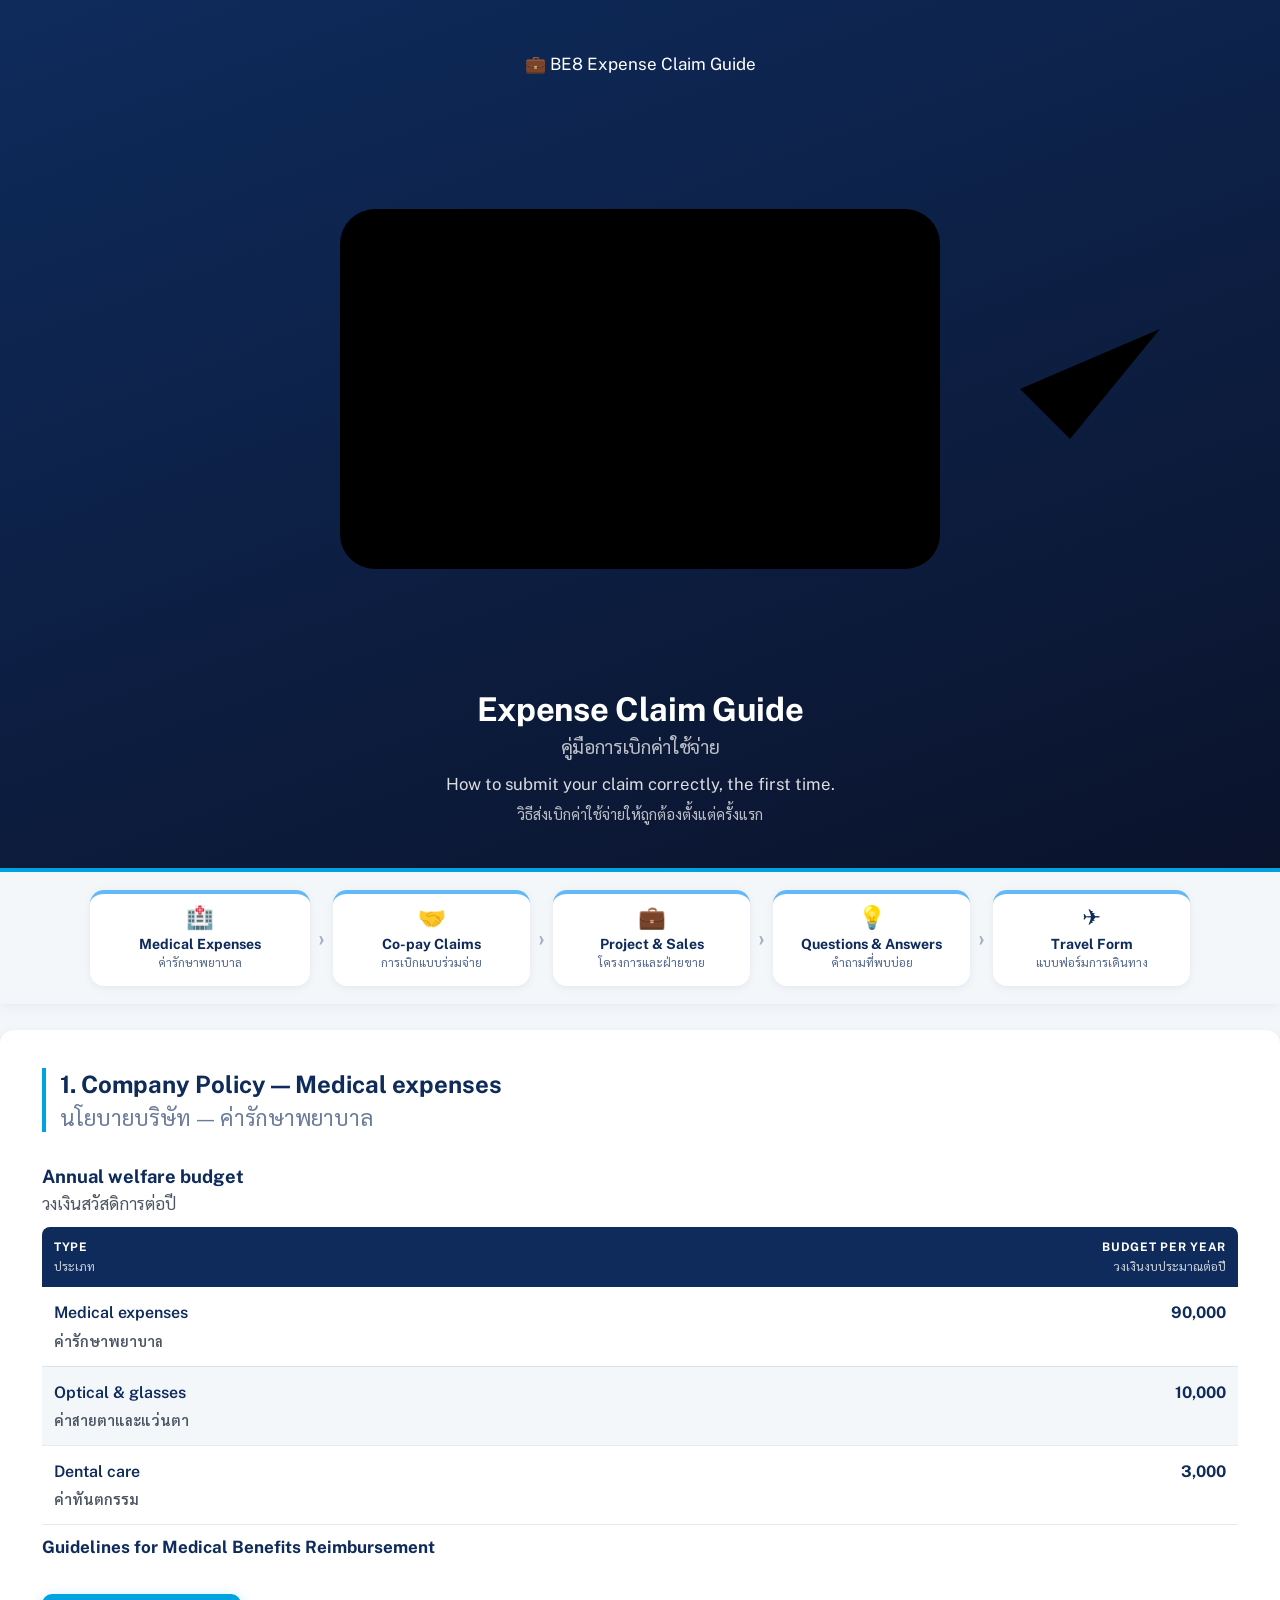
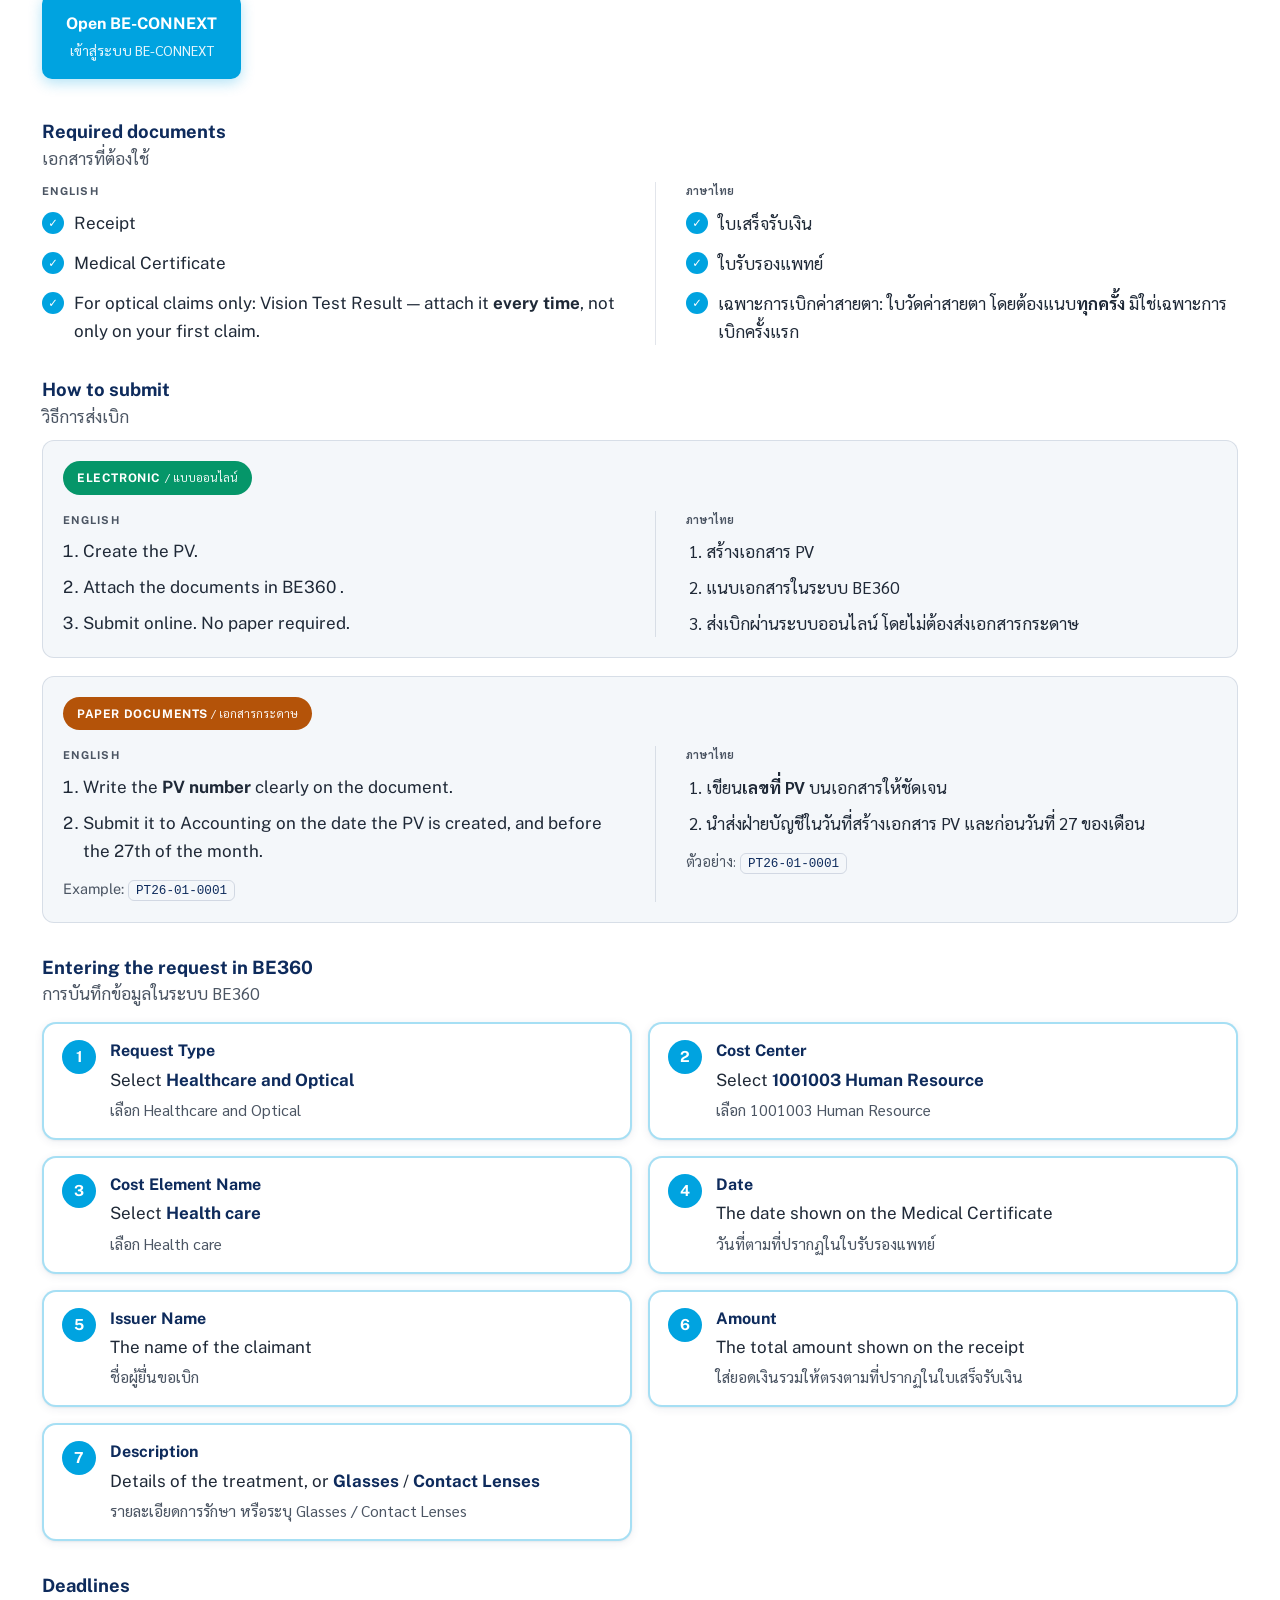
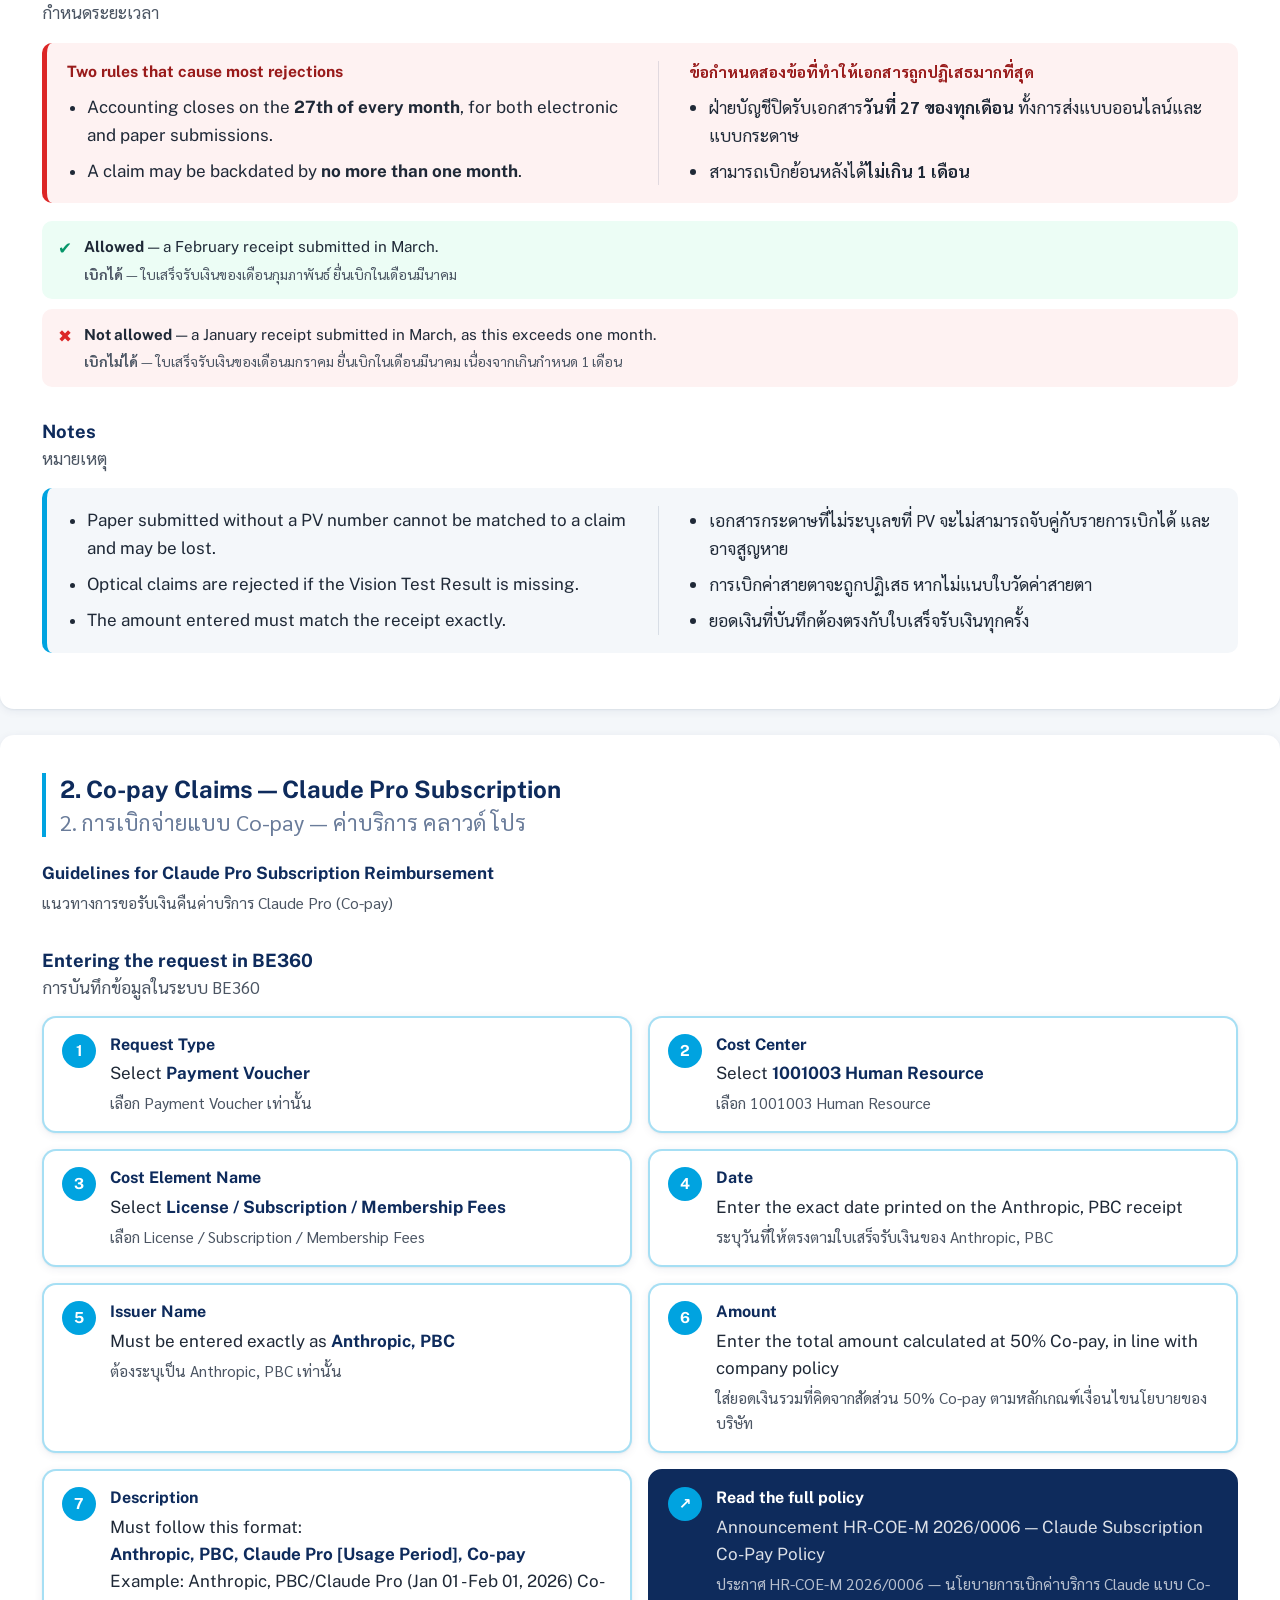
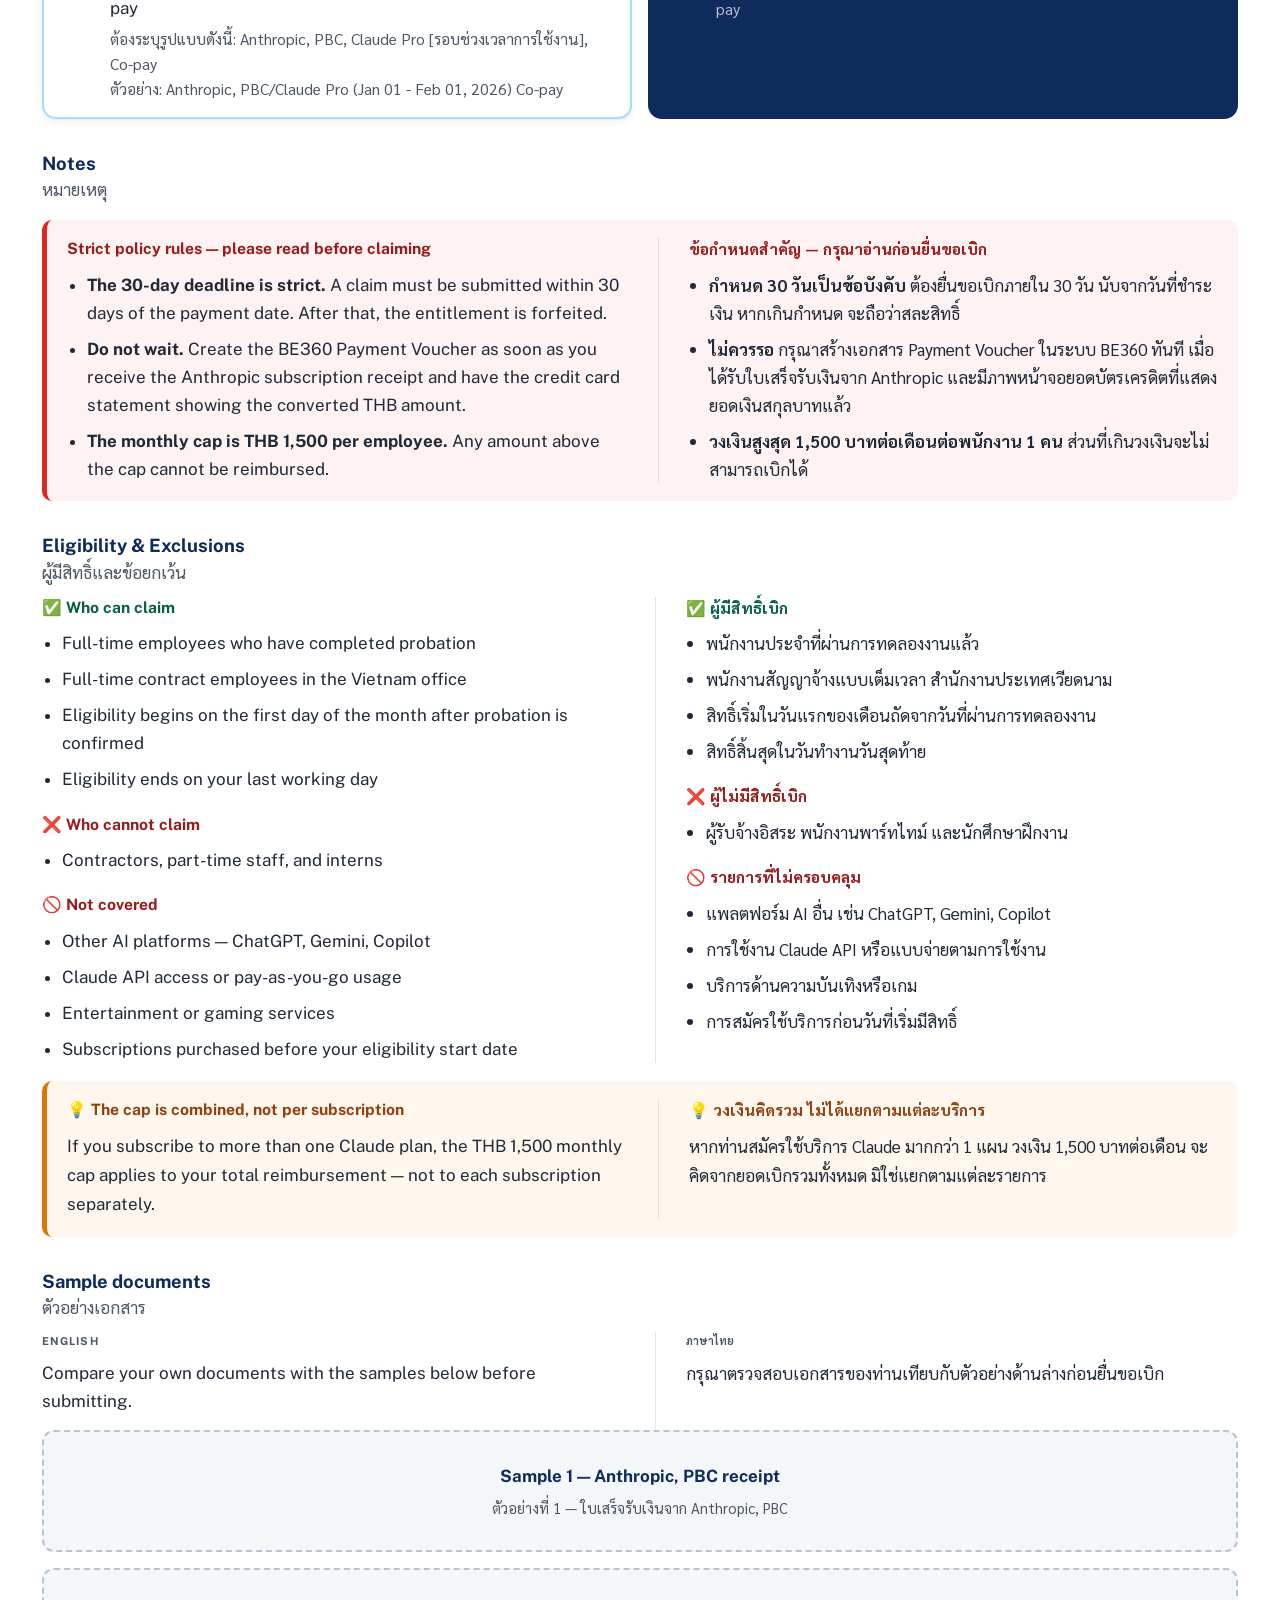
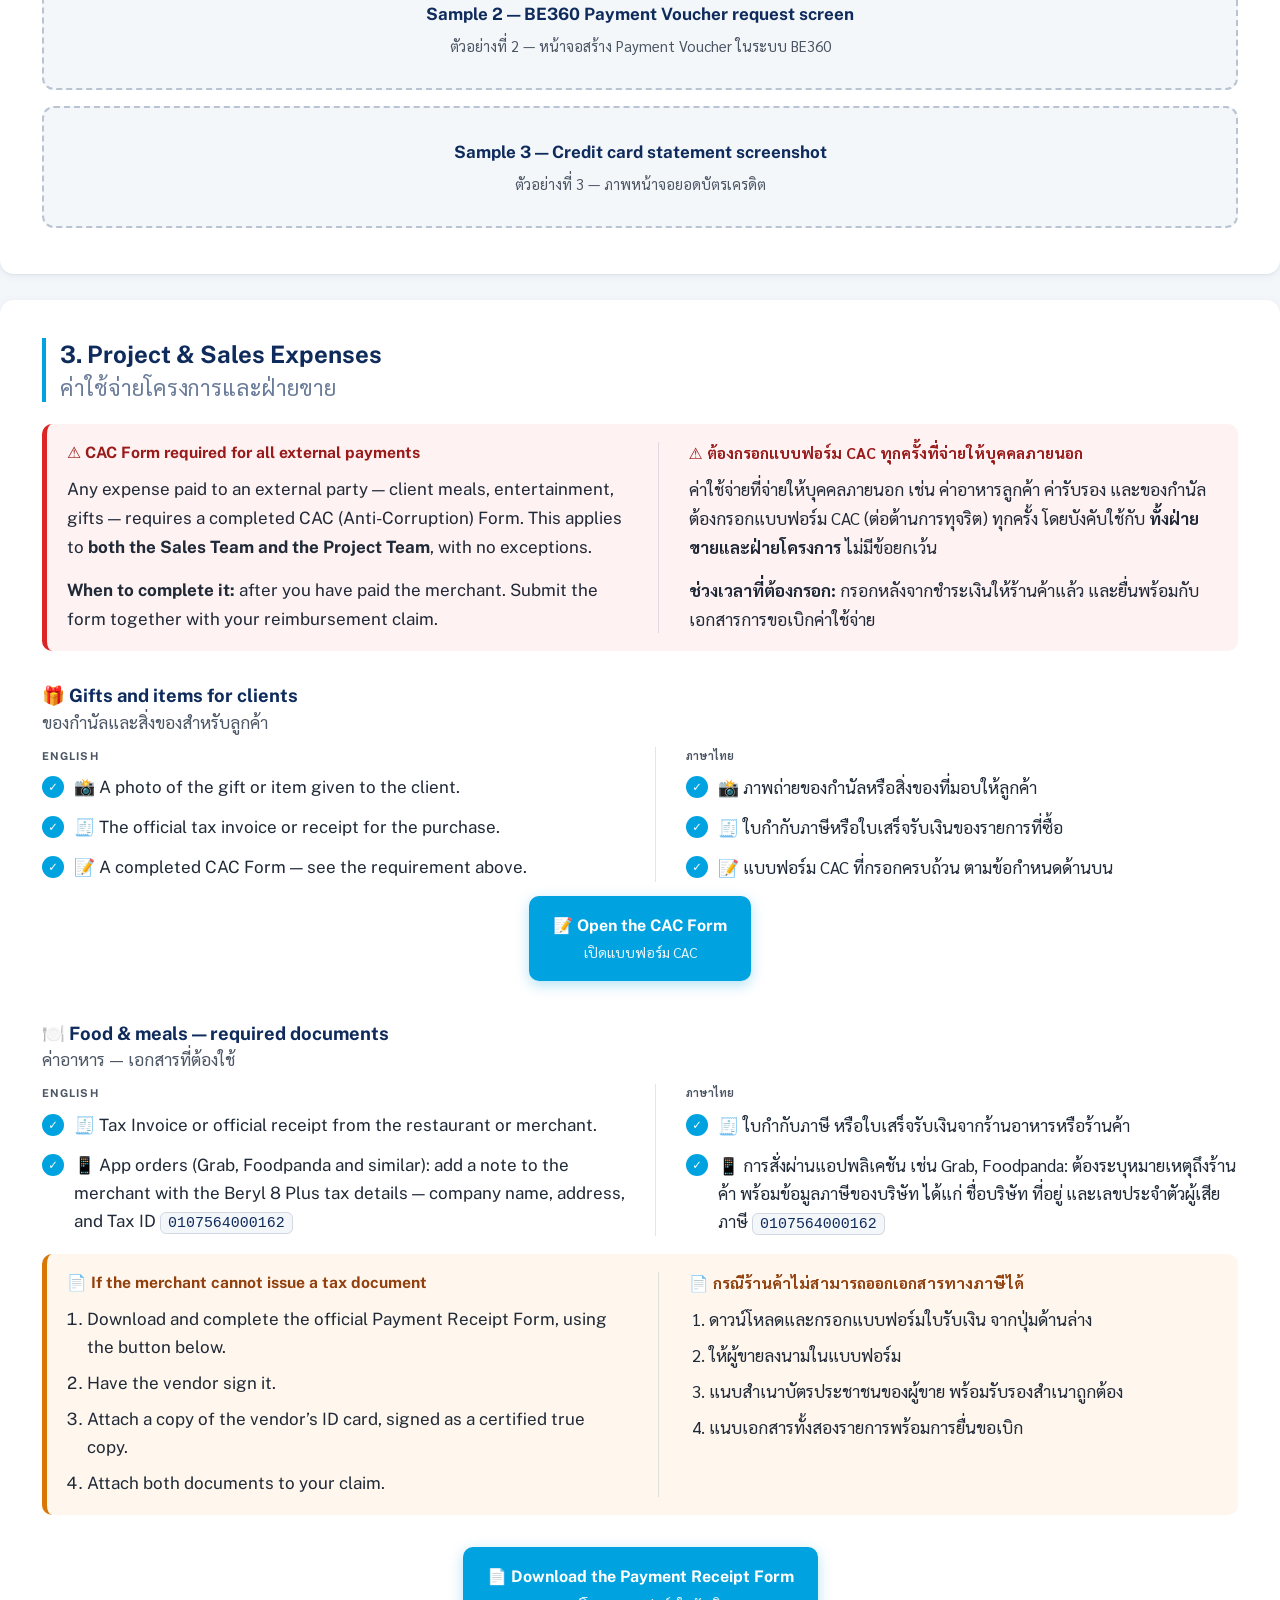
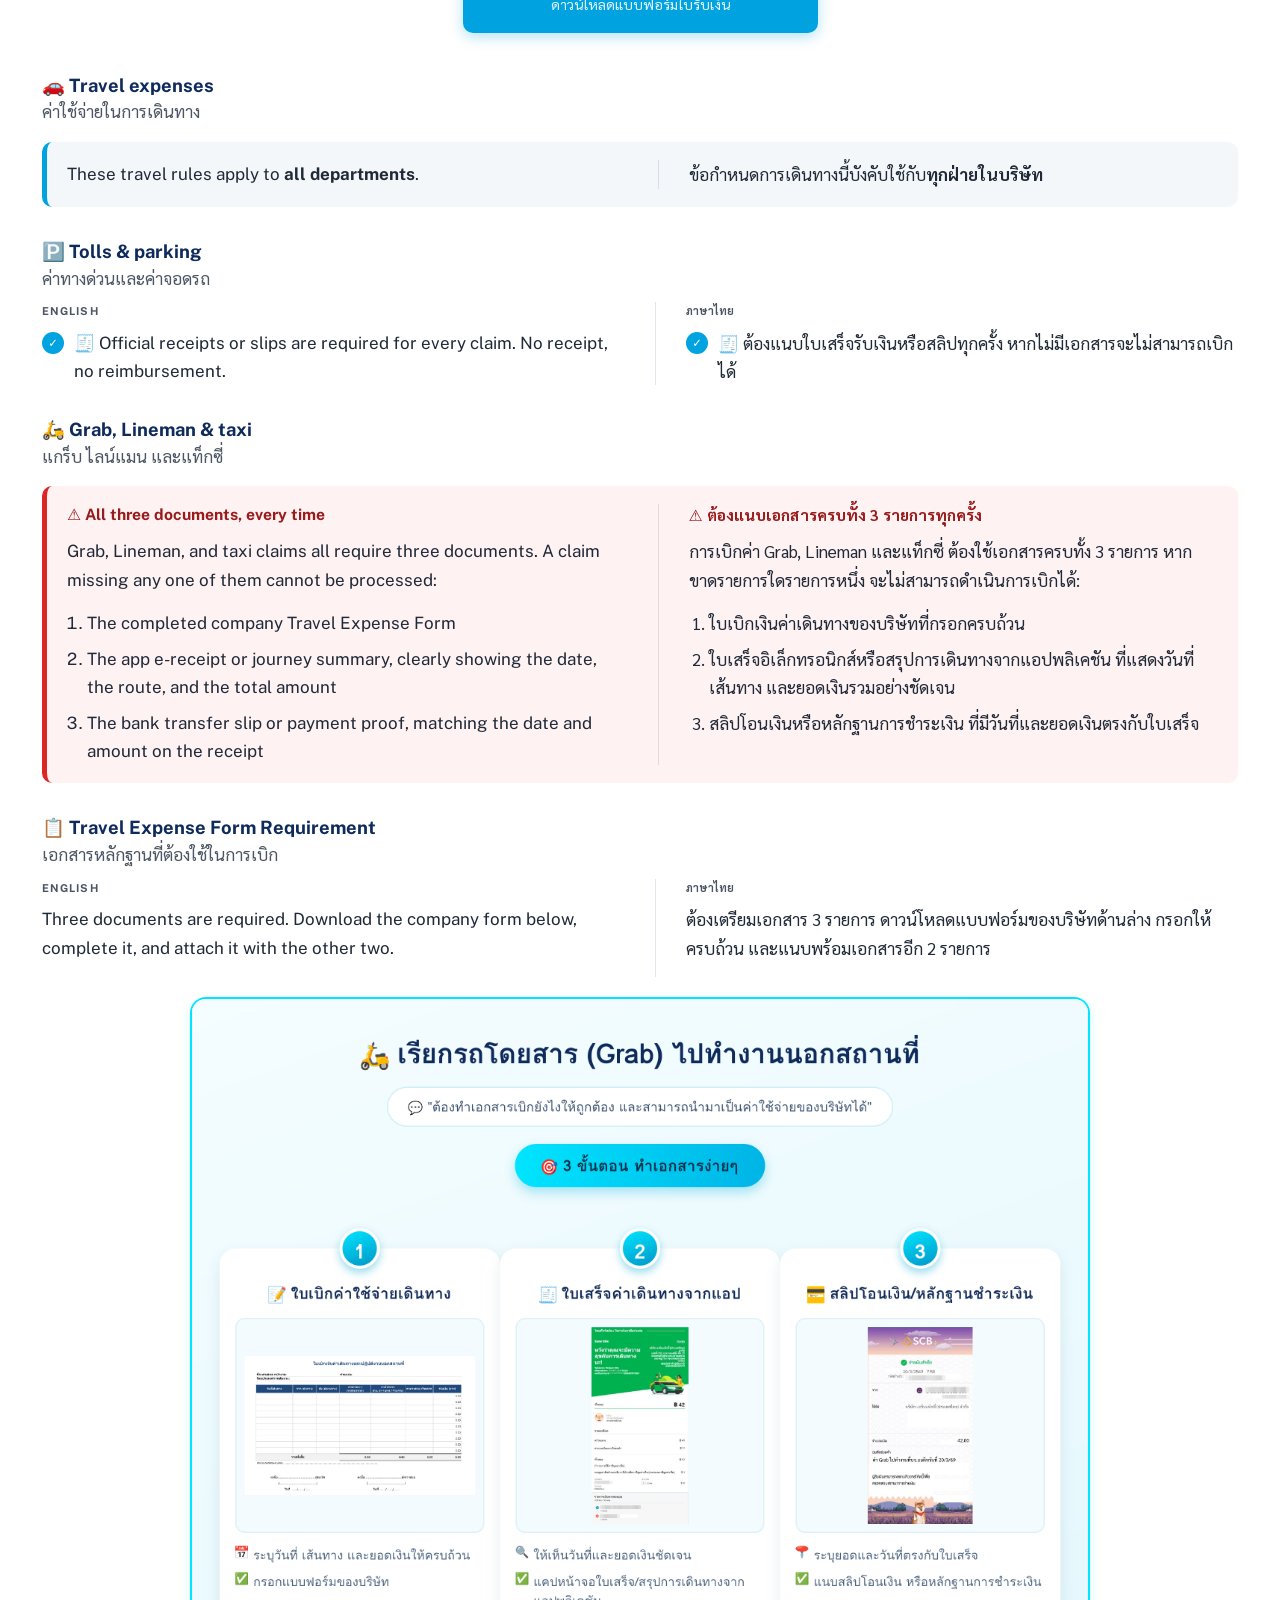
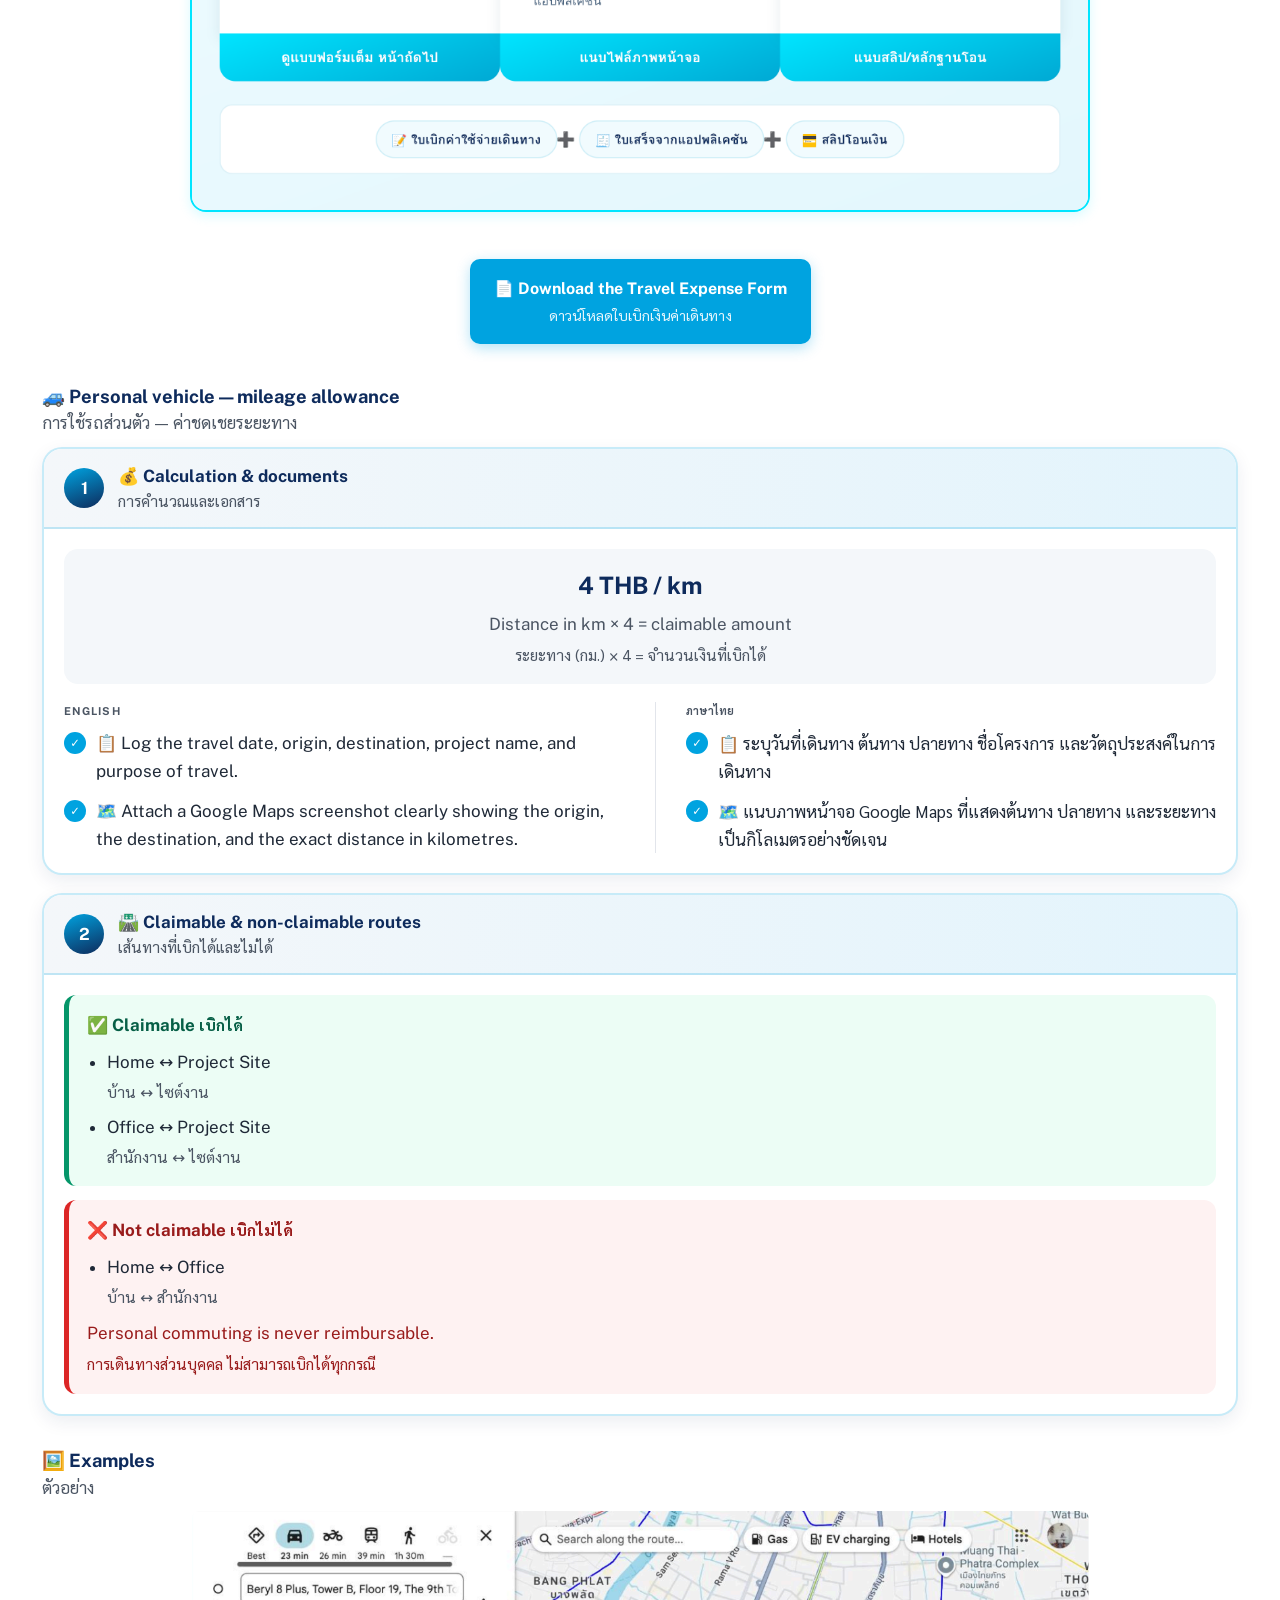
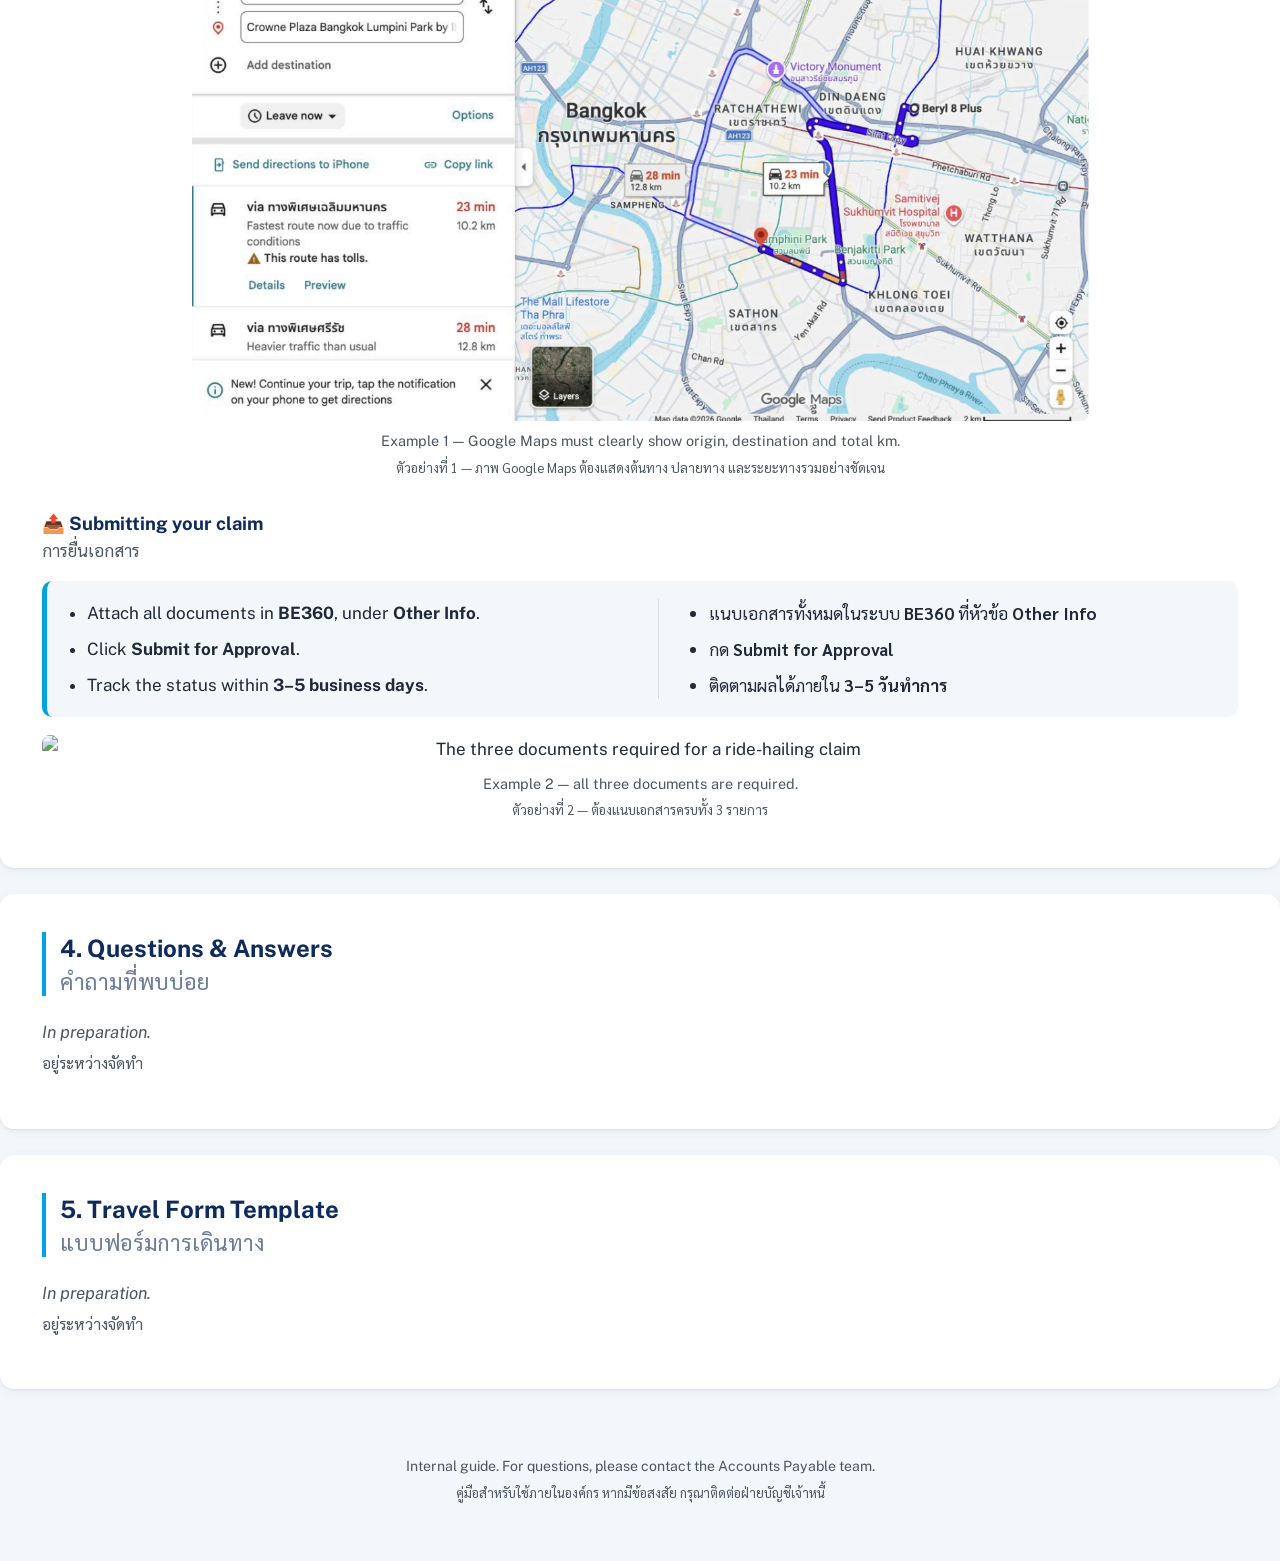
==== index.html @ 61676c7b "Update index.html" ====
<!DOCTYPE html>
<html lang="en">

<head>
  <meta charset="UTF-8">
  <meta name="viewport" content="width=device-width, initial-scale=1.0">
  <title>Expense Claim Guide | BE8</title>

  <!-- Typefaces: Public Sans for English, Sarabun for Thai -->
  <link rel="preconnect" href="https://fonts.googleapis.com">
  <link rel="preconnect" href="https://fonts.gstatic.com" crossorigin>
  <link rel="stylesheet"
    href="https://fonts.googleapis.com/css2?family=Public+Sans:wght@400;600;700&family=Sarabun:wght@400;600;700&display=swap">

  <link rel="stylesheet" href="style.css">
</head>

<body>

  <!-- ===== TOP OF PAGE ===== -->
 <header>
    <div class="hd-wrap">

      <span class="hd-badge">💼 BE8 Expense Claim Guide</span>

      <!-- Line-art illustration. Swap in your own file when ready. -->
      <svg class="hd-art" viewBox="0 0 240 120" aria-hidden="true">
        <rect x="60" y="26" width="120" height="72" rx="7"/>
        <line x1="60" y1="44" x2="180" y2="44"/>
        <circle cx="71" cy="35" r="2.5"/>
        <circle cx="80" cy="35" r="2.5"/>
        <line x1="76" y1="58" x2="140" y2="58"/>
        <line x1="76" y1="70" x2="164" y2="70"/>
        <line x1="76" y1="82" x2="122" y2="82"/>
        <path d="M196 62 l10 10 l18 -22"/>
        <line x1="28" y1="40" x2="38" y2="40"/>
        <line x1="33" y1="35" x2="33" y2="45"/>
        <line x1="206" y1="26" x2="214" y2="26"/>
        <line x1="210" y1="22" x2="210" y2="30"/>
      </svg>

      <h1>
        Expense Claim Guide
        <span class="h-th">คู่มือการเบิกค่าใช้จ่าย</span>
      </h1>

      <p>
        How to submit your claim correctly, the first time.
        <span class="h-th">วิธีส่งเบิกค่าใช้จ่ายให้ถูกต้องตั้งแต่ครั้งแรก</span>
      </p>

    </div>
  </header>

  <!-- ===== MENU ===== -->
  <nav>
    <ul>
      <li><a href="#medical" class="nav-card">
        <span class="nav-emoji">🏥</span>
        <span class="nav-txt">Medical Expenses
          <span class="nav-th">ค่ารักษาพยาบาล</span></span>
      </a></li>
      <li><a href="#copay" class="nav-card">
        <span class="nav-emoji">🤝</span>
        <span class="nav-txt">Co-pay Claims
          <span class="nav-th">การเบิกแบบร่วมจ่าย</span></span>
      </a></li>
      <li><a href="#project" class="nav-card">
        <span class="nav-emoji">💼</span>
        <span class="nav-txt">Project &amp; Sales
          <span class="nav-th">โครงการและฝ่ายขาย</span></span>
      </a></li>
      <li><a href="#qa" class="nav-card">
        <span class="nav-emoji">💡</span>
        <span class="nav-txt">Questions &amp; Answers
          <span class="nav-th">คำถามที่พบบ่อย</span></span>
      </a></li>
      <li><a href="#travel" class="nav-card">
        <span class="nav-emoji">✈️</span>
        <span class="nav-txt">Travel Form
          <span class="nav-th">แบบฟอร์มการเดินทาง</span></span>
      </a></li>
    </ul>
  </nav>

  <!-- =========================================================
       SECTION 1: MEDICAL EXPENSES
       ========================================================= -->
  <section id="medical">

    <h2>
      1. Company Policy &mdash; Medical expenses
      <span class="h-th">นโยบายบริษัท &mdash; ค่ารักษาพยาบาล</span>
    </h2>

    <h3>
      Annual welfare budget
      <span class="h-th">วงเงินสวัสดิการต่อปี</span>
    </h3>

    <table class="data-table">
      <thead>
        <tr>
          <th scope="col">Type <span class="cell-th">ประเภท</span></th>
          <th scope="col" style="text-align: right;">Budget per Year
            <span class="cell-th">วงเงินงบประมาณต่อปี</span></th>
        </tr>
      </thead>
      <tbody>
        <tr>
          <td>Medical expenses <span class="cell-th">ค่ารักษาพยาบาล</span></td>
          <td class="amount" style="text-align: right;">90,000</td>
        </tr>
        <tr>
          <td>Optical &amp; glasses <span class="cell-th">ค่าสายตาและแว่นตา</span></td>
          <td class="amount" style="text-align: right;">10,000</td>
        </tr>
        <tr>
          <td>Dental care <span class="cell-th">ค่าทันตกรรม</span></td>
          <td class="amount" style="text-align: right;">3,000</td>
        </tr>
      </tbody>
    </table>

    <p style="font-weight: 700; color: var(--color-primary); margin: 6px 0 18px;">
      Guidelines for Medical Benefits Reimbursement</p>

    <a class="btn-primary"
       href="https://sites.google.com/beryl8.com/be-connext/announcement/2025/022025?authuser=0"
       target="_blank" rel="noopener">
      Open BE-CONNEXT
      <span class="btn-th">เข้าสู่ระบบ BE-CONNEXT</span>
    </a>

    <h3>
      Required documents
      <span class="h-th">เอกสารที่ต้องใช้</span>
    </h3>

    <div class="bi">
      <div class="bi-col">
        <p class="bi-label">English</p>
        <ul class="checklist">
          <li>Receipt</li>
          <li>Medical Certificate</li>
          <li>For optical claims only: Vision Test Result &mdash; attach it <strong>every time</strong>, not only on your first claim.</li>
        </ul>
      </div>
      <div class="bi-col bi-th">
        <p class="bi-label">ภาษาไทย</p>
        <ul class="checklist">
          <li>ใบเสร็จรับเงิน</li>
          <li>ใบรับรองแพทย์</li>
          <li>เฉพาะการเบิกค่าสายตา: ใบวัดค่าสายตา โดยต้องแนบ<strong>ทุกครั้ง</strong> มิใช่เฉพาะการเบิกครั้งแรก</li>
        </ul>
      </div>
    </div>

    <h3>
      How to submit
      <span class="h-th">วิธีการส่งเบิก</span>
    </h3>

    <div class="rule-grid">

      <div class="rule-card">
        <span class="chip chip-ok">Electronic <span class="chip-th">แบบออนไลน์</span></span>
        <div class="bi">
          <div class="bi-col">
            <p class="bi-label">English</p>
            <ol class="steps">
              <li>Create the PV.</li>
              <li>Attach the documents in BE360 .</li>
              <li>Submit online. No paper required.</li>
            </ol>
          </div>
          <div class="bi-col bi-th">
            <p class="bi-label">ภาษาไทย</p>
            <ol class="steps">
              <li>สร้างเอกสาร PV</li>
              <li>แนบเอกสารในระบบ BE360 </li>
              <li>ส่งเบิกผ่านระบบออนไลน์ โดยไม่ต้องส่งเอกสารกระดาษ</li>
            </ol>
          </div>
        </div>
      </div>

      <div class="rule-card">
        <span class="chip chip-warn">Paper documents <span class="chip-th">เอกสารกระดาษ</span></span>
        <div class="bi">
          <div class="bi-col">
            <p class="bi-label">English</p>
            <ol class="steps">
              <li>Write the <strong>PV number</strong> clearly on the document.</li>
              <li>Submit it to Accounting on the date the PV is created, and before the 27th of the month.</li>
            </ol>
            <p class="rule-note">Example: <code>PT26-01-0001</code></p>
          </div>
          <div class="bi-col bi-th">
            <p class="bi-label">ภาษาไทย</p>
            <ol class="steps">
              <li>เขียน<strong>เลขที่ PV</strong> บนเอกสารให้ชัดเจน</li>
              <li>นำส่งฝ่ายบัญชีในวันที่สร้างเอกสาร PV และก่อนวันที่ 27 ของเดือน</li>
            </ol>
            <p class="rule-note">ตัวอย่าง: <code>PT26-01-0001</code></p>
          </div>
        </div>
      </div>

    </div>

    <h3>
      Entering the request in BE360
      <span class="h-th">การบันทึกข้อมูลในระบบ BE360</span>
    </h3>

    <div class="field-cards">

      <div class="field-card">
        <span class="field-num">1</span>
        <div class="field-body">
          <span class="field-name">Request Type</span>
          <p class="field-value">Select <span class="value-strong">Healthcare and Optical</span>
            <span class="cell-th">เลือก Healthcare and Optical</span></p>
        </div>
      </div>

      <div class="field-card">
        <span class="field-num">2</span>
        <div class="field-body">
          <span class="field-name">Cost Center</span>
          <p class="field-value">Select <span class="value-strong">1001003 Human Resource</span>
            <span class="cell-th">เลือก 1001003 Human Resource</span></p>
        </div>
      </div>

      <div class="field-card">
        <span class="field-num">3</span>
        <div class="field-body">
          <span class="field-name">Cost Element Name</span>
          <p class="field-value">Select <span class="value-strong">Health care</span>
            <span class="cell-th">เลือก Health care</span></p>
        </div>
      </div>

      <div class="field-card">
        <span class="field-num">4</span>
        <div class="field-body">
          <span class="field-name">Date</span>
          <p class="field-value">The date shown on the Medical Certificate
            <span class="cell-th">วันที่ตามที่ปรากฏในใบรับรองแพทย์</span></p>
        </div>
      </div>

      <div class="field-card">
        <span class="field-num">5</span>
        <div class="field-body">
          <span class="field-name">Issuer Name</span>
          <p class="field-value">The name of the claimant
            <span class="cell-th">ชื่อผู้ยื่นขอเบิก</span></p>
        </div>
      </div>

      <div class="field-card">
        <span class="field-num">6</span>
        <div class="field-body">
          <span class="field-name">Amount</span>
          <p class="field-value">The total amount shown on the receipt
            <span class="cell-th">ใส่ยอดเงินรวมให้ตรงตามที่ปรากฏในใบเสร็จรับเงิน</span></p>
        </div>
      </div>

      <div class="field-card">
        <span class="field-num">7</span>
        <div class="field-body">
          <span class="field-name">Description</span>
          <p class="field-value">Details of the treatment, or
            <span class="value-strong">Glasses</span> / <span class="value-strong">Contact Lenses</span>
            <span class="cell-th">รายละเอียดการรักษา หรือระบุ Glasses / Contact Lenses</span></p>
        </div>
      </div>

    </div>

    <h3>
      Deadlines
      <span class="h-th">กำหนดระยะเวลา</span>
    </h3>

    <div class="callout callout-danger">
      <div class="bi">
        <div class="bi-col">
          <p class="callout-title">Two rules that cause most rejections</p>
          <ul class="plain-list">
            <li>Accounting closes on the <strong>27th of every month</strong>, for both electronic and paper submissions.</li>
            <li>A claim may be backdated by <strong>no more than one month</strong>.</li>
          </ul>
        </div>
        <div class="bi-col bi-th">
          <p class="callout-title">ข้อกำหนดสองข้อที่ทำให้เอกสารถูกปฏิเสธมากที่สุด</p>
          <ul class="plain-list">
            <li>ฝ่ายบัญชีปิดรับเอกสาร<strong>วันที่ 27 ของทุกเดือน</strong> ทั้งการส่งแบบออนไลน์และแบบกระดาษ</li>
            <li>สามารถเบิกย้อนหลังได้<strong>ไม่เกิน 1 เดือน</strong></li>
          </ul>
        </div>
      </div>
    </div>

    <div class="example example-ok">
      <span class="example-mark">&#10004;</span>
      <span>
        <strong>Allowed</strong> &mdash; a February receipt submitted in March.
        <span class="cell-th"><strong>เบิกได้</strong> &mdash; ใบเสร็จรับเงินของเดือนกุมภาพันธ์ ยื่นเบิกในเดือนมีนาคม</span>
      </span>
    </div>

    <div class="example example-no">
      <span class="example-mark">&#10006;</span>
      <span>
        <strong>Not allowed</strong> &mdash; a January receipt submitted in March, as this exceeds one month.
        <span class="cell-th"><strong>เบิกไม่ได้</strong> &mdash; ใบเสร็จรับเงินของเดือนมกราคม ยื่นเบิกในเดือนมีนาคม เนื่องจากเกินกำหนด 1 เดือน</span>
      </span>
    </div>

    <h3>
      Notes
      <span class="h-th">หมายเหตุ</span>
    </h3>

    <div class="callout callout-info">
      <div class="bi">
        <div class="bi-col">
          <ul class="plain-list">
            <li>Paper submitted without a PV number cannot be matched to a claim and may be lost.</li>
            <li>Optical claims are rejected if the Vision Test Result is missing.</li>
            <li>The amount entered must match the receipt exactly.</li>
          </ul>
        </div>
        <div class="bi-col bi-th">
          <ul class="plain-list">
            <li>เอกสารกระดาษที่ไม่ระบุเลขที่ PV จะไม่สามารถจับคู่กับรายการเบิกได้ และอาจสูญหาย</li>
            <li>การเบิกค่าสายตาจะถูกปฏิเสธ หากไม่แนบใบวัดค่าสายตา</li>
            <li>ยอดเงินที่บันทึกต้องตรงกับใบเสร็จรับเงินทุกครั้ง</li>
          </ul>
        </div>
      </div>
    </div>

  </section>

  <!-- =========================================================
       SECTION 2: CO-PAY CLAIMS
       ========================================================= -->
  <section id="copay">

    <h2>
      2. Co-pay Claims &mdash; Claude Pro Subscription
      <span class="h-th">2. การเบิกจ่ายแบบ Co-pay &mdash; ค่าบริการ คลาวด์ โปร</span>
    </h2>

    <p style="font-weight: 700; color: var(--color-primary); margin: 6px 0 22px;">
      Guidelines for Claude Pro Subscription Reimbursement
      <span class="h-th">แนวทางการขอรับเงินคืนค่าบริการ Claude Pro (Co-pay)</span>
    </p>

    <h3>
      Entering the request in BE360
      <span class="h-th">การบันทึกข้อมูลในระบบ BE360</span>
    </h3>

    <div class="field-cards">

      <div class="field-card">
        <span class="field-num">1</span>
        <div class="field-body">
          <span class="field-name">Request Type</span>
          <p class="field-value">Select <span class="value-strong">Payment Voucher</span>
            <span class="cell-th">เลือก Payment Voucher เท่านั้น</span></p>
        </div>
      </div>

      <div class="field-card">
        <span class="field-num">2</span>
        <div class="field-body">
          <span class="field-name">Cost Center</span>
          <p class="field-value">Select <span class="value-strong">1001003 Human Resource</span>
            <span class="cell-th">เลือก 1001003 Human Resource</span></p>
        </div>
      </div>

      <div class="field-card">
        <span class="field-num">3</span>
        <div class="field-body">
          <span class="field-name">Cost Element Name</span>
          <p class="field-value">Select
            <span class="value-strong">License / Subscription / Membership Fees</span>
            <span class="cell-th">เลือก License / Subscription / Membership Fees</span></p>
        </div>
      </div>

      <div class="field-card">
        <span class="field-num">4</span>
        <div class="field-body">
          <span class="field-name">Date</span>
          <p class="field-value">Enter the exact date printed on the Anthropic, PBC receipt
            <span class="cell-th">ระบุวันที่ให้ตรงตามใบเสร็จรับเงินของ Anthropic, PBC</span></p>
        </div>
      </div>

      <div class="field-card">
        <span class="field-num">5</span>
        <div class="field-body">
          <span class="field-name">Issuer Name</span>
          <p class="field-value">Must be entered exactly as
            <span class="value-strong">Anthropic, PBC</span>
            <span class="cell-th">ต้องระบุเป็น Anthropic, PBC เท่านั้น</span></p>
        </div>
      </div>

      <div class="field-card">
        <span class="field-num">6</span>
        <div class="field-body">
          <span class="field-name">Amount</span>
          <p class="field-value">Enter the total amount calculated at 50% Co-pay,
            in line with company policy
            <span class="cell-th">ใส่ยอดเงินรวมที่คิดจากสัดส่วน 50% Co-pay ตามหลักเกณฑ์เงื่อนไขนโยบายของบริษัท</span></p>
        </div>
      </div>

      <div class="field-card">
        <span class="field-num">7</span>
        <div class="field-body">
          <span class="field-name">Description</span>
          <p class="field-value">Must follow this format:<br>
            <span class="value-strong">Anthropic, PBC, Claude Pro [Usage Period], Co-pay</span><br>
            Example: Anthropic, PBC/Claude Pro (Jan 01 - Feb 01, 2026) Co-pay
            <span class="cell-th">ต้องระบุรูปแบบดังนี้: Anthropic, PBC, Claude Pro [รอบช่วงเวลาการใช้งาน], Co-pay<br>
              ตัวอย่าง: Anthropic, PBC/Claude Pro (Jan 01 - Feb 01, 2026) Co-pay</span></p>
        </div>
      </div>

      <!-- HR-COE-M 2026/0006 Policy Link Card -->
     <a href="https://drive.google.com/file/d/1JDI2QSFMMoxaIQbC0z0V04JKHkW8yBYU/view?usp=sharing" target="_blank" rel="noopener"
         style="display: flex; gap: 14px; align-items: flex-start;
                background-color: var(--color-primary); border: 2px solid var(--color-primary);
                border-radius: 14px; padding: 16px 18px; text-decoration: none;">
        <span style="flex-shrink: 0; width: 34px; height: 34px; border-radius: 50%;
                     background-color: var(--color-accent); color: #fff;
                     font-weight: 700; font-size: 0.95rem; line-height: 34px;
                     text-align: center;">&#8599;</span>
        <span style="min-width: 0;">
          <span style="display: block; margin-bottom: 5px; color: #fff;
                       font-size: 1rem; font-weight: 700; line-height: 1.35;">
            Read the full policy</span>
          <span style="display: block; color: rgba(255,255,255,0.85); line-height: 1.6;">
            Announcement HR-COE-M 2026/0006 &mdash; Claude Subscription Co-Pay Policy
            <span class="cell-th" style="color: rgba(255,255,255,0.7);">
              ประกาศ HR-COE-M 2026/0006 &mdash; นโยบายการเบิกค่าบริการ Claude แบบ Co-pay</span>
          </span>
        </span>
      </a>

    </div>

    <h3>
      Notes
      <span class="h-th">หมายเหตุ</span>
    </h3>

    <div class="callout callout-danger">
      <div class="bi">
        <div class="bi-col">
          <p class="callout-title">Strict policy rules &mdash; please read before claiming</p>
          <ul class="plain-list">
            <li><strong>The 30-day deadline is strict.</strong> A claim must be submitted
              within 30 days of the payment date. After that, the entitlement is forfeited.</li>
            <li><strong>Do not wait.</strong> Create the BE360 Payment Voucher as soon as you
              receive the Anthropic subscription receipt and have the credit card statement
              showing the converted THB amount.</li>
            <li><strong>The monthly cap is THB 1,500 per employee.</strong> Any amount above
              the cap cannot be reimbursed.</li>
          </ul>
        </div>
        <div class="bi-col bi-th">
          <p class="callout-title">ข้อกำหนดสำคัญ &mdash; กรุณาอ่านก่อนยื่นขอเบิก</p>
          <ul class="plain-list">
            <li><strong>กำหนด 30 วันเป็นข้อบังคับ</strong> ต้องยื่นขอเบิกภายใน 30 วัน
              นับจากวันที่ชำระเงิน หากเกินกำหนด จะถือว่าสละสิทธิ์</li>
            <li><strong>ไม่ควรรอ</strong> กรุณาสร้างเอกสาร Payment Voucher ในระบบ BE360 ทันที
              เมื่อได้รับใบเสร็จรับเงินจาก Anthropic และมีภาพหน้าจอยอดบัตรเครดิตที่แสดงยอดเงินสกุลบาทแล้ว</li>
            <li><strong>วงเงินสูงสุด 1,500 บาทต่อเดือนต่อพนักงาน 1 คน</strong>
              ส่วนที่เกินวงเงินจะไม่สามารถเบิกได้</li>
          </ul>
        </div>
      </div>
    </div>

    <h3>
      Eligibility &amp; Exclusions
      <span class="h-th">ผู้มีสิทธิ์และข้อยกเว้น</span>
    </h3>

    <div class="bi">
      <div class="bi-col">
        <p class="callout-title" style="color: #065F46;">✅ Who can claim</p>
        <ul class="plain-list">
          <li>Full-time employees who have completed probation</li>
          <li>Full-time contract employees in the Vietnam office</li>
          <li>Eligibility begins on the first day of the month after probation is confirmed</li>
          <li>Eligibility ends on your last working day</li>
        </ul>

        <p class="callout-title" style="color: #991B1B; margin-top: 20px;">❌ Who cannot claim</p>
        <ul class="plain-list">
          <li>Contractors, part-time staff, and interns</li>
        </ul>

        <p class="callout-title" style="color: #991B1B; margin-top: 20px;">🚫 Not covered</p>
        <ul class="plain-list">
          <li>Other AI platforms &mdash; ChatGPT, Gemini, Copilot</li>
          <li>Claude API access or pay-as-you-go usage</li>
          <li>Entertainment or gaming services</li>
          <li>Subscriptions purchased before your eligibility start date</li>
        </ul>
      </div>

      <div class="bi-col bi-th">
        <p class="callout-title" style="color: #065F46;">✅ ผู้มีสิทธิ์เบิก</p>
        <ul class="plain-list">
          <li>พนักงานประจำที่ผ่านการทดลองงานแล้ว</li>
          <li>พนักงานสัญญาจ้างแบบเต็มเวลา สำนักงานประเทศเวียดนาม</li>
          <li>สิทธิ์เริ่มในวันแรกของเดือนถัดจากวันที่ผ่านการทดลองงาน</li>
          <li>สิทธิ์สิ้นสุดในวันทำงานวันสุดท้าย</li>
        </ul>

        <p class="callout-title" style="color: #991B1B; margin-top: 20px;">❌ ผู้ไม่มีสิทธิ์เบิก</p>
        <ul class="plain-list">
          <li>ผู้รับจ้างอิสระ พนักงานพาร์ทไทม์ และนักศึกษาฝึกงาน</li>
        </ul>

        <p class="callout-title" style="color: #991B1B; margin-top: 20px;">🚫 รายการที่ไม่ครอบคลุม</p>
        <ul class="plain-list">
          <li>แพลตฟอร์ม AI อื่น เช่น ChatGPT, Gemini, Copilot</li>
          <li>การใช้งาน Claude API หรือแบบจ่ายตามการใช้งาน</li>
          <li>บริการด้านความบันเทิงหรือเกม</li>
          <li>การสมัครใช้บริการก่อนวันที่เริ่มมีสิทธิ์</li>
        </ul>
      </div>
    </div>

    <div class="callout callout-warn">
      <div class="bi">
        <div class="bi-col">
          <p class="callout-title">💡 The cap is combined, not per subscription</p>
          <p>If you subscribe to more than one Claude plan, the THB 1,500 monthly cap applies
            to your total reimbursement &mdash; not to each subscription separately.</p>
        </div>
        <div class="bi-col bi-th">
          <p class="callout-title">💡 วงเงินคิดรวม ไม่ได้แยกตามแต่ละบริการ</p>
          <p>หากท่านสมัครใช้บริการ Claude มากกว่า 1 แผน วงเงิน 1,500 บาทต่อเดือน
            จะคิดจากยอดเบิกรวมทั้งหมด มิใช่แยกตามแต่ละรายการ</p>
        </div>
      </div>
    </div>

    <h3>
      Sample documents
      <span class="h-th">ตัวอย่างเอกสาร</span>
    </h3>

    <div class="bi">
      <div class="bi-col">
        <p class="bi-label">English</p>
        <p>Compare your own documents with the samples below before submitting.</p>
      </div>
      <div class="bi-col bi-th">
        <p class="bi-label">ภาษาไทย</p>
        <p>กรุณาตรวจสอบเอกสารของท่านเทียบกับตัวอย่างด้านล่างก่อนยื่นขอเบิก</p>
      </div>
    </div>

    <figure style="margin: 0 0 16px; padding: 30px 18px; text-align: center;
                   background: var(--color-bg-light); border: 2px dashed rgba(14,43,92,0.25);
                   border-radius: 12px;">
      <p style="margin: 0; font-weight: 700; color: var(--color-primary);">
        Sample 1 &mdash; Anthropic, PBC receipt</p>
      <p class="cell-th" style="margin: 4px 0 0; font-size: 0.92rem; color: var(--color-text-muted);">
        ตัวอย่างที่ 1 &mdash; ใบเสร็จรับเงินจาก Anthropic, PBC</p>
    </figure>

    <figure style="margin: 0 0 16px; padding: 30px 18px; text-align: center;
                   background: var(--color-bg-light); border: 2px dashed rgba(14,43,92,0.25);
                   border-radius: 12px;">
      <p style="margin: 0; font-weight: 700; color: var(--color-primary);">
        Sample 2 &mdash; BE360 Payment Voucher request screen</p>
      <p class="cell-th" style="margin: 4px 0 0; font-size: 0.92rem; color: var(--color-text-muted);">
        ตัวอย่างที่ 2 &mdash; หน้าจอสร้าง Payment Voucher ในระบบ BE360</p>
    </figure>

    <figure style="margin: 0 0 8px; padding: 30px 18px; text-align: center;
                   background: var(--color-bg-light); border: 2px dashed rgba(14,43,92,0.25);
                   border-radius: 12px;">
      <p style="margin: 0; font-weight: 700; color: var(--color-primary);">
        Sample 3 &mdash; Credit card statement screenshot</p>
      <p class="cell-th" style="margin: 4px 0 0; font-size: 0.92rem; color: var(--color-text-muted);">
        ตัวอย่างที่ 3 &mdash; ภาพหน้าจอยอดบัตรเครดิต</p>
    </figure>

  </section>

  <!-- =========================================================
       SECTION 3: PROJECT & SALES EXPENSES
       ========================================================= -->
  <section id="project">

    <h2>
      3. Project &amp; Sales Expenses
      <span class="h-th">ค่าใช้จ่ายโครงการและฝ่ายขาย</span>
    </h2>

    <!-- ===== CAC WARNING ===== -->
    <div class="callout callout-danger">
      <div class="bi">
        <div class="bi-col">
          <p class="callout-title">⚠️ CAC Form required for all external payments</p>
          <p>Any expense paid to an external party &mdash; client meals, entertainment,
            gifts &mdash; requires a completed CAC (Anti-Corruption) Form. This applies to
            <strong>both the Sales Team and the Project Team</strong>, with no exceptions.</p>
          <p><strong>When to complete it:</strong> after you have paid the merchant.
            Submit the form together with your reimbursement claim.</p>
        </div>
        <div class="bi-col bi-th">
          <p class="callout-title">⚠️ ต้องกรอกแบบฟอร์ม CAC ทุกครั้งที่จ่ายให้บุคคลภายนอก</p>
          <p>ค่าใช้จ่ายที่จ่ายให้บุคคลภายนอก เช่น ค่าอาหารลูกค้า ค่ารับรอง และของกำนัล
            ต้องกรอกแบบฟอร์ม CAC (ต่อต้านการทุจริต) ทุกครั้ง โดยบังคับใช้กับ
            <strong>ทั้งฝ่ายขายและฝ่ายโครงการ</strong> ไม่มีข้อยกเว้น</p>
          <p><strong>ช่วงเวลาที่ต้องกรอก:</strong> กรอกหลังจากชำระเงินให้ร้านค้าแล้ว
            และยื่นพร้อมกับเอกสารการขอเบิกค่าใช้จ่าย</p>
        </div>
      </div>
    </div>

    <!-- ===== GIFTS ===== -->
    <h3>
      🎁 Gifts and items for clients
      <span class="h-th">ของกำนัลและสิ่งของสำหรับลูกค้า</span>
    </h3>

    <div class="bi">
      <div class="bi-col">
        <p class="bi-label">English</p>
        <ul class="checklist">
          <li>📸 A photo of the gift or item given to the client.</li>
          <li>🧾 The official tax invoice or receipt for the purchase.</li>
          <li>📝 A completed CAC Form &mdash; see the requirement above.</li>
        </ul>
      </div>
      <div class="bi-col bi-th">
        <p class="bi-label">ภาษาไทย</p>
        <ul class="checklist">
          <li>📸 ภาพถ่ายของกำนัลหรือสิ่งของที่มอบให้ลูกค้า</li>
          <li>🧾 ใบกำกับภาษีหรือใบเสร็จรับเงินของรายการที่ซื้อ</li>
          <li>📝 แบบฟอร์ม CAC ที่กรอกครบถ้วน ตามข้อกำหนดด้านบน</li>
        </ul>
      </div>
    </div>

    <div style="text-align: center;">
      <a class="btn-primary"
         href="https://docs.google.com/forms/d/e/1FAIpQLSeEqS69Ug0aiZnwNhnpQ01BM1GvN4qd3HsHeq554K2BvOECuQ/viewform"
         target="_blank" rel="noopener">
        📝 Open the CAC Form
        <span class="btn-th">เปิดแบบฟอร์ม CAC</span>
      </a>
    </div>

    <!-- ===== FOOD & MEALS ===== -->
    <h3>
      🍽️ Food &amp; meals &mdash; required documents
      <span class="h-th">ค่าอาหาร &mdash; เอกสารที่ต้องใช้</span>
    </h3>

    <div class="bi">
      <div class="bi-col">
        <p class="bi-label">English</p>
        <ul class="checklist">
          <li>🧾 Tax Invoice or official receipt from the restaurant or merchant.</li>
          <li>📱 App orders (Grab, Foodpanda and similar): add a note to the merchant
            with the Beryl 8 Plus tax details &mdash; company name, address, and
            Tax ID <code>0107564000162</code></li>
        </ul>
      </div>
      <div class="bi-col bi-th">
        <p class="bi-label">ภาษาไทย</p>
        <ul class="checklist">
          <li>🧾 ใบกำกับภาษี หรือใบเสร็จรับเงินจากร้านอาหารหรือร้านค้า</li>
          <li>📱 การสั่งผ่านแอปพลิเคชัน เช่น Grab, Foodpanda: ต้องระบุหมายเหตุถึงร้านค้า
            พร้อมข้อมูลภาษีของบริษัท ได้แก่ ชื่อบริษัท ที่อยู่
            และเลขประจำตัวผู้เสียภาษี <code>0107564000162</code></li>
        </ul>
      </div>
    </div>

    <!-- ===== NO TAX DOCUMENT ===== -->
    <div class="callout callout-warn">
      <div class="bi">
        <div class="bi-col">
          <p class="callout-title">📄 If the merchant cannot issue a tax document</p>
          <ol class="steps">
            <li>Download and complete the official Payment Receipt Form, using the
              button below.</li>
            <li>Have the vendor sign it.</li>
            <li>Attach a copy of the vendor&rsquo;s ID card, signed as a certified true copy.</li>
            <li>Attach both documents to your claim.</li>
          </ol>
        </div>
        <div class="bi-col bi-th">
          <p class="callout-title">📄 กรณีร้านค้าไม่สามารถออกเอกสารทางภาษีได้</p>
          <ol class="steps">
            <li>ดาวน์โหลดและกรอกแบบฟอร์มใบรับเงิน จากปุ่มด้านล่าง</li>
            <li>ให้ผู้ขายลงนามในแบบฟอร์ม</li>
            <li>แนบสำเนาบัตรประชาชนของผู้ขาย พร้อมรับรองสำเนาถูกต้อง</li>
            <li>แนบเอกสารทั้งสองรายการพร้อมการยื่นขอเบิก</li>
          </ol>
        </div>
      </div>
    </div>

    <div style="text-align: center;">
      <a class="btn-primary"
         href="https://drive.google.com/file/d/1U2mb76wxgNlgYwbvIU8a2cgyAsukGLQM/view"
         target="_blank" rel="noopener">
        📄 Download the Payment Receipt Form
        <span class="btn-th">ดาวน์โหลดแบบฟอร์มใบรับเงิน</span>
      </a>
    </div>

    <!-- =========================================================
         PART 2: TRAVEL EXPENSES
         ========================================================= -->

    <h3>
      🚗 Travel expenses
      <span class="h-th">ค่าใช้จ่ายในการเดินทาง</span>
    </h3>

    <div class="callout callout-info">
      <div class="bi">
        <div class="bi-col">
          <p>These travel rules apply to <strong>all departments</strong>.</p>
        </div>
        <div class="bi-col bi-th">
          <p>ข้อกำหนดการเดินทางนี้บังคับใช้กับ<strong>ทุกฝ่ายในบริษัท</strong></p>
        </div>
      </div>
    </div>

    <!-- ===== TOLLS & PARKING ===== -->
    <h3>
      🅿️ Tolls &amp; parking
      <span class="h-th">ค่าทางด่วนและค่าจอดรถ</span>
    </h3>

    <div class="bi">
      <div class="bi-col">
        <p class="bi-label">English</p>
        <ul class="checklist">
          <li>🧾 Official receipts or slips are required for every claim.
            No receipt, no reimbursement.</li>
        </ul>
      </div>
      <div class="bi-col bi-th">
        <p class="bi-label">ภาษาไทย</p>
        <ul class="checklist">
          <li>🧾 ต้องแนบใบเสร็จรับเงินหรือสลิปทุกครั้ง หากไม่มีเอกสารจะไม่สามารถเบิกได้</li>
        </ul>
      </div>
    </div>

 <!-- ===== RIDE-HAILING & TAXI ===== -->
<h3>
  🛵 Grab, Lineman &amp; taxi
  <span class="h-th">แกร็บ ไลน์แมน และแท็กซี่</span>
</h3>

<div class="callout callout-danger">
  <div class="bi">
    <div class="bi-col">
      <p class="callout-title">⚠️ All three documents, every time</p>
      <p>Grab, Lineman, and taxi claims all require three documents. A claim missing any one of them cannot be processed:</p>
      <ol class="steps">
        <li>The completed company Travel Expense Form</li>
        <li>The app e-receipt or journey summary, clearly showing the date, the route, and the total amount</li>
        <li>The bank transfer slip or payment proof, matching the date and amount on the receipt</li>
      </ol>
    </div>
    <div class="bi-col bi-th">
      <p class="callout-title">⚠️ ต้องแนบเอกสารครบทั้ง 3 รายการทุกครั้ง</p>
      <p>การเบิกค่า Grab, Lineman และแท็กซี่ ต้องใช้เอกสารครบทั้ง 3 รายการ หากขาดรายการใดรายการหนึ่ง จะไม่สามารถดำเนินการเบิกได้:</p>
      <ol class="steps">
        <li>ใบเบิกเงินค่าเดินทางของบริษัทที่กรอกครบถ้วน</li>
        <li>ใบเสร็จอิเล็กทรอนิกส์หรือสรุปการเดินทางจากแอปพลิเคชัน ที่แสดงวันที่ เส้นทาง และยอดเงินรวมอย่างชัดเจน</li>
        <li>สลิปโอนเงินหรือหลักฐานการชำระเงิน ที่มีวันที่และยอดเงินตรงกับใบเสร็จ</li>
      </ol>
    </div>
  </div>
</div>

<h3>
  📋 Travel Expense Form Requirement
  <span class="h-th">เอกสารหลักฐานที่ต้องใช้ในการเบิก</span>
  </h3>

<div class="bi" style="margin-bottom: 20px;">
  <div class="bi-col">
    <p class="bi-label">English</p>
    <p>Three documents are required. Download the company form below, complete it, and attach it with the other two.</p>
  </div>
  <div class="bi-col bi-th">
    <p class="bi-label">ภาษาไทย</p>
    <p>ต้องเตรียมเอกสาร 3 รายการ ดาวน์โหลดแบบฟอร์มของบริษัทด้านล่าง กรอกให้ครบถ้วน และแนบพร้อมเอกสารอีก 2 รายการ</p>
  </div>
</div>

<!-- SINGLE INFOGRAPHIC CONTAINER -->
<div style="margin-bottom: 24px; text-align: center;">
  <img src="images/grab-3steps.png" alt="3 Steps to prepare travel reimbursement documents" style="width: 100%; max-width: 900px; height: auto; border-radius: 16px; border: 2px solid #00E5FF; box-shadow: 0 4px 12px rgba(0,229,255,0.15);">
</div>

<div style="text-align: center; margin-bottom: 20px;">
  <a class="btn-primary" href="https://docs.google.com/spreadsheets/d/1krBhnWuiBLc7nPqZApAQLwmfD8vw94td/copy" target="_blank" rel="noopener">
    📄 Download the Travel Expense Form
    <span class="btn-th">ดาวน์โหลดใบเบิกเงินค่าเดินทาง</span>
  </a>
</div>
  </div>

    <!-- ===== MILEAGE ===== -->
    <h3>
      <h3>
      🚙 Personal vehicle &mdash; mileage allowance
      <span class="h-th">การใช้รถส่วนตัว &mdash; ค่าชดเชยระยะทาง</span>
    </h3>

    <!-- ===== MODULE 1 ===== -->
    <div style="background: #fff; border: 2px solid rgba(0,163,224,.22); border-radius: 20px;
                overflow: hidden; margin-bottom: 18px;
                box-shadow: 0 6px 18px rgba(14,43,92,.08);">

      <div style="display: flex; align-items: center; gap: 14px; padding: 16px 20px;
                  background: linear-gradient(90deg, #F4F7FA 0%, #E3F4FC 100%);
                  border-bottom: 2px solid rgba(0,163,224,.22);">
        <span style="flex-shrink: 0; width: 40px; height: 40px; border-radius: 50%;
                     background: linear-gradient(160deg, #00A3E0, #0E2B5C); color: #fff;
                     font-weight: 700; font-size: 1.05rem; line-height: 40px;
                     text-align: center;">1</span>
        <span style="line-height: 1.35;">
          <span style="display: block; font-weight: 700; color: var(--color-primary);">
            💰 Calculation &amp; documents</span>
          <span class="cell-th" style="margin-top: 2px;">การคำนวณและเอกสาร</span>
        </span>
      </div>

      <div style="padding: 20px;">

        <div style="background: var(--color-bg-light); border-radius: 14px; padding: 16px 18px;
                    text-align: center; margin-bottom: 18px;">
          <span style="display: block; font-size: 1.5rem; font-weight: 700;
                       color: var(--color-primary);">4 THB / km</span>
          <span style="display: block; margin-top: 4px; color: var(--color-text-muted);">
            Distance in km &times; 4 = claimable amount
            <span class="cell-th">ระยะทาง (กม.) &times; 4 = จำนวนเงินที่เบิกได้</span></span>
        </div>

        <div class="bi">
          <div class="bi-col">
            <p class="bi-label">English</p>
            <ul class="checklist">
              <li>📋 Log the travel date, origin, destination, project name,
                and purpose of travel.</li>
              <li>🗺️ Attach a Google Maps screenshot clearly showing the origin,
                the destination, and the exact distance in kilometres.</li>
            </ul>
          </div>
          <div class="bi-col bi-th">
            <p class="bi-label">ภาษาไทย</p>
            <ul class="checklist">
              <li>📋 ระบุวันที่เดินทาง ต้นทาง ปลายทาง ชื่อโครงการ
                และวัตถุประสงค์ในการเดินทาง</li>
              <li>🗺️ แนบภาพหน้าจอ Google Maps ที่แสดงต้นทาง ปลายทาง
                และระยะทางเป็นกิโลเมตรอย่างชัดเจน</li>
            </ul>
          </div>
        </div>

      </div>
    </div>

    <!-- ===== MODULE 2 ===== -->
    <div style="background: #fff; border: 2px solid rgba(0,163,224,.22); border-radius: 20px;
                overflow: hidden; margin-bottom: 18px;
                box-shadow: 0 6px 18px rgba(14,43,92,.08);">

      <div style="display: flex; align-items: center; gap: 14px; padding: 16px 20px;
                  background: linear-gradient(90deg, #F4F7FA 0%, #E3F4FC 100%);
                  border-bottom: 2px solid rgba(0,163,224,.22);">
        <span style="flex-shrink: 0; width: 40px; height: 40px; border-radius: 50%;
                     background: linear-gradient(160deg, #00A3E0, #0E2B5C); color: #fff;
                     font-weight: 700; font-size: 1.05rem; line-height: 40px;
                     text-align: center;">2</span>
        <span style="line-height: 1.35;">
          <span style="display: block; font-weight: 700; color: var(--color-primary);">
            🛣️ Claimable &amp; non-claimable routes</span>
          <span class="cell-th" style="margin-top: 2px;">เส้นทางที่เบิกได้และไม่ได้</span>
        </span>
      </div>

      <div style="padding: 20px;">

        <div style="background: #ECFDF5; border-left: 5px solid #059669;
                    border-radius: 12px; padding: 16px 18px; margin-bottom: 14px;">
          <p style="margin: 0 0 8px; font-weight: 700; color: #065F46;">
            ✅ Claimable <span class="cell-th" style="display: inline; color: #065F46;">
              เบิกได้</span></p>
          <ul class="plain-list">
            <li>Home &harr; Project Site
              <span class="cell-th">บ้าน &harr; ไซต์งาน</span></li>
            <li>Office &harr; Project Site
              <span class="cell-th">สำนักงาน &harr; ไซต์งาน</span></li>
          </ul>
        </div>

        <div style="background: #FEF2F2; border-left: 5px solid #DC2626;
                    border-radius: 12px; padding: 16px 18px;">
          <p style="margin: 0 0 8px; font-weight: 700; color: #991B1B;">
            ❌ Not claimable <span class="cell-th" style="display: inline; color: #991B1B;">
              เบิกไม่ได้</span></p>
          <ul class="plain-list">
            <li>Home &harr; Office
              <span class="cell-th">บ้าน &harr; สำนักงาน</span></li>
          </ul>
          <p style="margin: 10px 0 0; color: #991B1B;">
            Personal commuting is never reimbursable.
            <span class="cell-th" style="color: #991B1B;">
              การเดินทางส่วนบุคคล ไม่สามารถเบิกได้ทุกกรณี</span></p>
        </div>

      </div>
    </div>

    <!-- ===== EXAMPLES ===== -->
    <h3>
      🖼️ Examples
      <span class="h-th">ตัวอย่าง</span>
    </h3>

    <figure style="margin: 0 0 24px;">
      <img src="images/sample-map.png"
           alt="Google Maps route showing origin, destination and distance in kilometres">
      <figcaption style="margin-top: 8px; font-size: 0.9rem; color: var(--color-text-muted);">
        Example 1 &mdash; Google Maps must clearly show origin, destination and total km.
        <span class="cell-th">ตัวอย่างที่ 1 &mdash; ภาพ Google Maps ต้องแสดงต้นทาง ปลายทาง
          และระยะทางรวมอย่างชัดเจน</span>
      </figcaption>
    </figure>

    <h3>
      📤 Submitting your claim
      <span class="h-th">การยื่นเอกสาร</span>
    </h3>

    <div class="callout callout-info">
      <div class="bi">
        <div class="bi-col">
          <ul class="plain-list">
            <li>Attach all documents in <strong>BE360</strong>, under
              <strong>Other Info</strong>.</li>
            <li>Click <strong>Submit for Approval</strong>.</li>
            <li>Track the status within <strong>3&ndash;5 business days</strong>.</li>
          </ul>
        </div>
        <div class="bi-col bi-th">
          <ul class="plain-list">
            <li>แนบเอกสารทั้งหมดในระบบ <strong>BE360</strong> ที่หัวข้อ
              <strong>Other Info</strong></li>
            <li>กด <strong>Submit for Approval</strong></li>
            <li>ติดตามผลได้ภายใน <strong>3&ndash;5 วันทำการ</strong></li>
          </ul>
        </div>
      </div>
    </div>

    <figure style="margin: 0 0 8px;">
      <img src="images/sample-grab.png"
           alt="The three documents required for a ride-hailing claim">
      <figcaption style="margin-top: 8px; font-size: 0.9rem; color: var(--color-text-muted);">
        Example 2 &mdash; all three documents are required.
        <span class="cell-th">ตัวอย่างที่ 2 &mdash; ต้องแนบเอกสารครบทั้ง 3 รายการ</span>
      </figcaption>
    </figure>
  </section>

  <!-- ===== SECTION 4 ===== -->
  <section id="qa">
    <h2>4. Questions &amp; Answers <span class="h-th">คำถามที่พบบ่อย</span></h2>
    <p class="coming">In preparation. <span class="cell-th">อยู่ระหว่างจัดทำ</span></p>
  </section>

  <!-- ===== SECTION 5 ===== -->
  <section id="travel">
    <h2>5. Travel Form Template <span class="h-th">แบบฟอร์มการเดินทาง</span></h2>
    <p class="coming">In preparation. <span class="cell-th">อยู่ระหว่างจัดทำ</span></p>
  </section>

  <!-- ===== BOTTOM OF PAGE ===== -->
  <footer>
    <p>
      Internal guide. For questions, please contact the Accounts Payable team.
      <span class="cell-th">คู่มือสำหรับใช้ภายในองค์กร หากมีข้อสงสัย กรุณาติดต่อฝ่ายบัญชีเจ้าหนี้</span>
    </p>
  </footer>

</body>

</html>
---- style.css ----
/* =========================================================
   EXPENSE CLAIM GUIDE — STYLESHEET
   Brand: BE8
   Bilingual, side by side. No JavaScript.
   Built phone-first, tested for the LINE in-app browser.
   ========================================================= */


/* ===== BRAND COLORS ===== */

:root {
  --color-primary:    #0E2B5C;   /* Beryl Navy Blue       */
  --color-accent:     #00A3E0;   /* Digital Cyan          */
  --color-bg-light:   #F4F7FA;   /* Ice Blue / Light Gray */
  --color-bg-dark:    #0B132B;   /* Deep Midnight         */
  --color-text-main:  #1F2937;   /* Charcoal Gray         */
  --color-text-muted: #4B5563;   /* Muted Gray            */
  --color-white:      #FFFFFF;   /* Pure White            */

  --line: rgba(14, 43, 92, 0.12);

  --font-en: "Public Sans", system-ui, -apple-system, "Segoe UI", sans-serif;
  --font-th: "Sarabun", "Noto Sans Thai", system-ui, sans-serif;

  --shadow-soft: 0 1px 2px rgba(14, 43, 92, 0.06),
                 0 2px 10px rgba(14, 43, 92, 0.07);
  --shadow-lift: 0 6px 16px rgba(14, 43, 92, 0.10),
                 0 16px 34px rgba(14, 43, 92, 0.08);

  --radius: 14px;
}


/* ===== BASIC PAGE SETUP ===== */

* {
  box-sizing: border-box;
}

html {
  scroll-behavior: smooth;
  -webkit-text-size-adjust: 100%;
}

body {
  margin: 0;
  padding: 0;
  background-color: var(--color-bg-light);
  color: var(--color-text-main);
  font-family: var(--font-en);
  font-size: 17px;
  line-height: 1.7;
  -webkit-font-smoothing: antialiased;
}


/* ===== EVERY PIECE OF THAI TEXT USES SARABUN ===== */

.h-th,
.nav-th,
.cell-th,
.chip-th,
.btn-th,
.bi-th {
  font-family: var(--font-th);
}


/* ===== TOP OF PAGE ===== */

header {
  background: linear-gradient(160deg,
              var(--color-primary) 0%,
              var(--color-bg-dark) 100%);
  border-bottom: 4px solid var(--color-accent);
  color: var(--color-white);
  padding: 34px 20px 30px;
}

header h1 {
  margin: 0 0 12px 0;
  font-size: 1.55rem;
  font-weight: 700;
  line-height: 1.3;
  letter-spacing: -0.01em;
}

header p {
  margin: 0;
  font-size: 1rem;
  line-height: 1.6;
  color: rgba(255, 255, 255, 0.85);
}

header .h-th {
  display: block;
  margin-top: 4px;
  font-weight: 400;
  color: rgba(255, 255, 255, 0.72);
}

header h1 .h-th {
  font-size: 1.05rem;
}

header p .h-th {
  font-size: 0.94rem;
}


/* ===== MENU ===== */

nav {
  background-color: var(--color-bg-light);
  box-shadow: 0 4px 12px rgba(14, 43, 92, 0.05);
  padding: 18px 14px;
}

nav ul {
  display: grid;
  grid-template-columns: 1fr 1fr;
  gap: 12px;
  margin: 0;
  padding: 0;
  list-style: none;
}

nav a.nav-card {
  display: flex;
  flex-direction: column;
  align-items: center;
  justify-content: center;
  gap: 6px;
  min-height: 84px;
  padding: 14px 10px;
  border-radius: 14px;
  border-top: 4px solid #63B9F8;
  background-color: var(--color-white);
  color: var(--color-primary);
  font-size: 0.88rem;
  font-weight: 700;
  line-height: 1.3;
  text-align: center;
  text-decoration: none;
  box-shadow: 0 2px 8px rgba(14, 43, 92, 0.07);
  transition: transform 0.25s ease, box-shadow 0.25s ease,
              background-color 0.25s ease, border-color 0.25s ease;
}

.nav-emoji {
  font-size: 1.4rem;
  line-height: 1;
}

.nav-txt {
  min-width: 0;
  display: flex;
  flex-direction: column;
  align-items: center;
}

.nav-th {
  display: block;
  margin-top: 2px;
  font-size: 0.76rem;
  font-weight: 400;
  color: rgba(14, 43, 92, 0.72);
}

nav a.nav-card:hover,
nav a.nav-card:focus-visible {
  transform: translateY(-3px);
  box-shadow: 0 8px 20px rgba(14, 43, 92, 0.14);
  background-color: var(--color-primary);
  border-top-color: var(--color-accent);
  color: var(--color-white);
}

nav a.nav-card:hover .nav-th,
nav a.nav-card:focus-visible .nav-th {
  color: rgba(255, 255, 255, 0.85);
}


/* ===== SECTION CARDS ===== */

section {
  background-color: var(--color-white);
  border-radius: var(--radius);
  box-shadow: var(--shadow-soft);
  margin: 18px 14px;
  padding: 26px 20px;
  scroll-margin-top: 16px;
}

section h2 {
  margin: 0 0 22px 0;
  padding-left: 14px;
  border-left: 4px solid var(--color-accent);
  color: var(--color-primary);
  font-size: 1.24rem;
  font-weight: 700;
  line-height: 1.35;
}

section h3 {
  margin: 32px 0 12px 0;
  color: var(--color-primary);
  font-size: 1.06rem;
  font-weight: 700;
  line-height: 1.4;
}

.h-th {
  display: block;
  margin-top: 2px;
  font-size: 0.92em;
  font-weight: 400;
  color: var(--color-text-muted);
}

section h2 .h-th {
  color: rgba(14, 43, 92, 0.62);
}

section p {
  margin: 0 0 14px 0;
}

.coming {
  color: var(--color-text-muted);
  font-style: italic;
}

.coming .cell-th {
  font-style: normal;
}


/* ===== BILINGUAL BLOCKS ===== */

.bi {
  display: grid;
  gap: 0;
}

.bi-col {
  min-width: 0;
}

.bi-th {
  margin-top: 16px;
  padding-top: 16px;
  border-top: 1px dashed var(--line);
}

.bi-label {
  margin: 0 0 8px 0;
  font-family: var(--font-en);
  font-size: 0.68rem;
  font-weight: 700;
  letter-spacing: 0.1em;
  text-transform: uppercase;
  color: var(--color-text-muted);
}

.bi-th .bi-label {
  font-family: var(--font-th);
  letter-spacing: 0.02em;
}


/* ===== TICKED CHECKLIST ===== */

.checklist {
  margin: 0;
  padding: 0;
  list-style: none;
}

.checklist li {
  position: relative;
  margin-bottom: 12px;
  padding-left: 32px;
  line-height: 1.65;
}

.checklist li:last-child {
  margin-bottom: 0;
}

.checklist li::before {
  content: "\2713";
  position: absolute;
  left: 0;
  top: 3px;
  width: 22px;
  height: 22px;
  border-radius: 50%;
  background-color: var(--color-accent);
  color: var(--color-white);
  font-family: var(--font-en);
  font-size: 0.72rem;
  font-weight: 700;
  line-height: 22px;
  text-align: center;
}

.plain-list {
  margin: 0;
  padding-left: 20px;
}

.plain-list li {
  margin-bottom: 8px;
  line-height: 1.65;
}

.plain-list li:last-child {
  margin-bottom: 0;
}


/* ===== CALLOUT BOXES ===== */

.callout {
  border-left: 5px solid;
  border-radius: 10px;
  margin: 18px 0;
  padding: 18px 20px;
}

.callout-title {
  margin: 0 0 10px 0;
  font-size: 0.98rem;
  font-weight: 700;
  line-height: 1.45;
}

.bi-th .callout-title {
  font-family: var(--font-th);
}

.callout p:last-child {
  margin-bottom: 0;
}

.callout-info {
  background-color: var(--color-bg-light);
  border-left-color: var(--color-accent);
}
.callout-info .callout-title { color: var(--color-primary); }

.callout-ok {
  background-color: #ECFDF5;
  border-left-color: #059669;
}
.callout-ok .callout-title { color: #065F46; }

.callout-warn {
  background-color: #FFF7ED;
  border-left-color: #D97706;
}
.callout-warn .callout-title { color: #92400E; }

.callout-danger {
  background-color: #FEF2F2;
  border-left-color: #DC2626;
}
.callout-danger .callout-title { color: #991B1B; }


/* ===== CHIPS ===== */

.chip {
  display: inline-block;
  margin-bottom: 16px;
  padding: 6px 14px;
  border-radius: 999px;
  color: var(--color-white);
  font-size: 0.74rem;
  font-weight: 700;
  letter-spacing: 0.05em;
  text-transform: uppercase;
}

.chip-th {
  text-transform: none;
  letter-spacing: 0;
  font-weight: 400;
  opacity: 0.9;
}

.chip-th::before {
  content: " / ";
}

.chip-ok   { background-color: #059669; }
.chip-warn { background-color: #B45309; }
.chip-info { background-color: var(--color-primary); }


/* ===== RULE CARDS ===== */

.rule-grid {
  display: grid;
  gap: 14px;
}

.rule-card {
  background-color: var(--color-bg-light);
  border: 1px solid var(--line);
  border-radius: 12px;
  padding: 20px;
}

.steps {
  margin: 0;
  padding-left: 20px;
}

.steps li {
  margin-bottom: 8px;
  line-height: 1.65;
}

.steps li:last-child {
  margin-bottom: 0;
}

.rule-note {
  margin: 12px 0 0 0;
  font-size: 0.9rem;
  color: var(--color-text-muted);
}


/* ===== TABLES ===== */

.data-table {
  width: 100%;
  border-collapse: collapse;
  margin: 10px 0 8px 0;
  font-size: 0.95rem;
}

.data-table th {
  background-color: var(--color-primary);
  color: var(--color-white);
  padding: 12px;
  text-align: left;
  font-size: 0.74rem;
  font-weight: 700;
  letter-spacing: 0.06em;
  text-transform: uppercase;
  line-height: 1.4;
}

.data-table th:first-child { border-top-left-radius: 8px; }
.data-table th:last-child  { border-top-right-radius: 8px; }

.data-table th .cell-th {
  display: block;
  margin-top: 2px;
  font-size: 0.78rem;
  font-weight: 400;
  letter-spacing: 0;
  text-transform: none;
  color: rgba(255, 255, 255, 0.78);
}

.data-table td {
  padding: 13px 12px;
  border-bottom: 1px solid rgba(14, 43, 92, 0.10);
  vertical-align: top;
  line-height: 1.6;
}

.data-table tbody tr:nth-child(even) td {
  background-color: var(--color-bg-light);
}

.data-table td:first-child {
  width: 36%;
  color: var(--color-primary);
  font-weight: 600;
}

.cell-th {
  display: block;
  margin-top: 3px;
  font-size: 0.92em;
  color: var(--color-text-muted);
}

.align-right { text-align: right; }

.amount {
  text-align: right;
  color: var(--color-primary);
  font-weight: 700;
  white-space: nowrap;
}

.table-note {
  margin: 0 0 8px 0;
  font-size: 0.86rem;
  color: var(--color-text-muted);
}

.table-note .cell-th {
  display: inline;
  margin-left: 6px;
}


/* ===== VALUES TYPED EXACTLY AS SHOWN ===== */

code {
  background-color: var(--color-bg-light);
  border: 1px solid rgba(14, 43, 92, 0.15);
  border-radius: 6px;
  padding: 2px 7px;
  font-family: ui-monospace, "SF Mono", Consolas, monospace;
  font-size: 0.88em;
  color: var(--color-primary);
  white-space: nowrap;
}


/* ===== BUTTONS ===== */

.btn-primary {
  display: inline-block;
  margin: 14px auto 8px auto;
  padding: 16px 24px;
  border-radius: 10px;
  background-color: var(--color-accent);
  box-shadow: 0 4px 14px rgba(0, 163, 224, 0.30);
  color: var(--color-white);
  font-size: 1rem;
  font-weight: 700;
  text-align: center;
  text-decoration: none;
}

.btn-th {
  display: block;
  margin-top: 2px;
  font-size: 0.88rem;
  font-weight: 400;
  color: rgba(255, 255, 255, 0.9);
}

.btn-primary:hover,
.btn-primary:focus-visible {
  background-color: var(--color-primary);
  box-shadow: 0 4px 14px rgba(14, 43, 92, 0.28);
}


/* ===== IMAGES & FIGURES ===== */

figure {
  margin: 20px 0;
  text-align: center;
}

figure img {
  display: block;
  margin: 0 auto;
  max-width: 100%;
  height: auto;
  border-radius: 8px;
}


/* ===== EXAMPLES ===== */

.example {
  display: flex;
  gap: 12px;
  align-items: flex-start;
  margin-bottom: 10px;
  padding: 14px 16px;
  border-radius: 10px;
  font-size: 0.95rem;
  line-height: 1.6;
}

.example-mark {
  flex-shrink: 0;
  font-size: 1.05rem;
  font-weight: 700;
}

.example-ok { background-color: #ECFDF5; }
.example-ok .example-mark { color: #059669; }

.example-no { background-color: #FEF2F2; }
.example-no .example-mark { color: #DC2626; }


/* ===== FIELD CARDS ===== */

.field-cards {
  display: grid;
  gap: 12px;
  margin: 16px 0 8px;
}

.field-card {
  display: flex;
  gap: 14px;
  align-items: flex-start;
  background-color: var(--color-white);
  border: 2px solid rgba(0, 163, 224, 0.35);
  border-radius: 14px;
  padding: 16px 18px;
  box-shadow: var(--shadow-soft);
}

.field-num {
  flex-shrink: 0;
  width: 34px;
  height: 34px;
  border-radius: 50%;
  background-color: var(--color-accent);
  color: var(--color-white);
  font-family: var(--font-en);
  font-size: 0.95rem;
  font-weight: 700;
  line-height: 34px;
  text-align: center;
}

.field-body {
  min-width: 0;
}

.field-name {
  display: block;
  margin-bottom: 5px;
  color: var(--color-primary);
  font-size: 1rem;
  font-weight: 700;
  line-height: 1.35;
}

.field-value {
  margin: 0;
  line-height: 1.6;
}

.value-strong {
  color: var(--color-primary);
  font-weight: 700;
}


/* ===== FOOTER ===== */

footer {
  padding: 26px 22px 44px;
  color: var(--color-text-muted);
  font-size: 0.88rem;
  text-align: center;
}


/* =========================================================
   BIGGER SCREENS (laptop and tablet)
   ========================================================= */

@media (min-width: 760px) {

  header {
    padding: 50px 40px 42px;
    text-align: center;
  }

  header h1 { font-size: 2.05rem; }
  header h1 .h-th { font-size: 1.2rem; }
  header p { font-size: 1.05rem; }

  nav {
    position: sticky;
    top: 0;
    z-index: 10;
    padding: 0 30px;
  }

  nav ul {
    display: flex;
    justify-content: center;
    flex-wrap: wrap;
    gap: 0;
    max-width: 1400px;
    margin: 0 auto;
  }

  nav a {
    display: flex;
    flex-direction: column;
    justify-content: center;
    min-height: 62px;
    padding: 0 18px;
    border: none;
    border-radius: 0;
    border-bottom: 3px solid transparent;
    background-color: transparent;
  }

  nav a:hover,
  nav a:focus-visible {
    background-color: transparent;
    color: var(--color-accent);
    border-bottom-color: var(--color-accent);
  }

  nav a:hover .nav-th,
  nav a:focus-visible .nav-th {
    color: var(--color-accent);
  }

  section {
    max-width: 1300px;
    margin: 26px auto;
    padding: 38px 42px;
    scroll-margin-top: 82px;
  }

  section h2 { font-size: 1.5rem; }
  section h3 { font-size: 1.15rem; }

  .bi {
    grid-template-columns: 1fr 1fr;
    gap: 30px;
  }

  .bi-th {
    margin-top: 0;
    padding-top: 0;
    padding-left: 30px;
    border-top: none;
    border-left: 1px solid var(--line);
  }

  .rule-grid {
    grid-template-columns: 1fr;
    gap: 18px;
  }

  .field-cards {
    grid-template-columns: 1fr 1fr;
    gap: 16px;
  }

  .data-table { font-size: 1rem; }
  .data-table td:first-child { width: 30%; }

  footer {
    max-width: 1300px;
    margin: 0 auto;
  }
}
/* =========================================================
   NAVIGATION — white cards with a pastel blue top accent
   ========================================================= */

nav {
  background-color: var(--color-bg-light);
  box-shadow: 0 4px 12px rgba(14, 43, 92, 0.05);
  padding: 18px 14px;
}

nav ul {
  display: grid;
  grid-template-columns: 1fr 1fr;
  gap: 12px;
  margin: 0;
  padding: 0;
  list-style: none;
}

nav a.nav-card {
  display: flex;
  flex-direction: column;
  align-items: center;
  justify-content: center;
  gap: 6px;
  min-height: 84px;
  padding: 14px 10px;
  border-radius: 14px;
  border-top: 4px solid #63B9F8;
  background-color: var(--color-white);
  color: var(--color-primary);
  font-size: 0.88rem;
  font-weight: 700;
  line-height: 1.3;
  text-align: center;
  text-decoration: none;
  box-shadow: 0 2px 8px rgba(14, 43, 92, 0.07);
  transition: transform 0.25s ease, box-shadow 0.25s ease,
              background-color 0.25s ease, border-color 0.25s ease;
}

.nav-emoji {
  font-size: 1.4rem;
  line-height: 1;
}

.nav-txt {
  min-width: 0;
  display: flex;
  flex-direction: column;
  align-items: center;
}

.nav-th {
  display: block;
  margin-top: 2px;
  font-size: 0.76rem;
  font-weight: 400;
  color: rgba(14, 43, 92, 0.72);
}

nav a.nav-card:hover,
nav a.nav-card:focus-visible {
  transform: translateY(-3px);
  box-shadow: 0 8px 20px rgba(14, 43, 92, 0.14);
  background-color: var(--color-primary);
  border-top-color: var(--color-accent);
  color: var(--color-white);
}

nav a.nav-card:hover .nav-th,
nav a.nav-card:focus-visible .nav-th {
  color: rgba(255, 255, 255, 0.85);
}


@media (min-width: 760px) {

  nav {
    position: sticky;
    top: 0;
    z-index: 10;
    padding: 18px 20px;
  }

  nav ul {
    display: flex;
    justify-content: center;
    align-items: stretch;
    gap: 0;
    max-width: 1100px;
    margin: 0 auto;
  }

  nav li {
    display: flex;
    align-items: center;
    flex: 1;
  }

  nav li + li::before {
    content: "\203A";
    padding: 0 8px;
    color: rgba(14, 43, 92, 0.35);
    font-size: 1.4rem;
    font-weight: 700;
  }

  nav a.nav-card {
    width: 100%;
    min-height: 90px;
    padding: 12px 8px;
  }
}
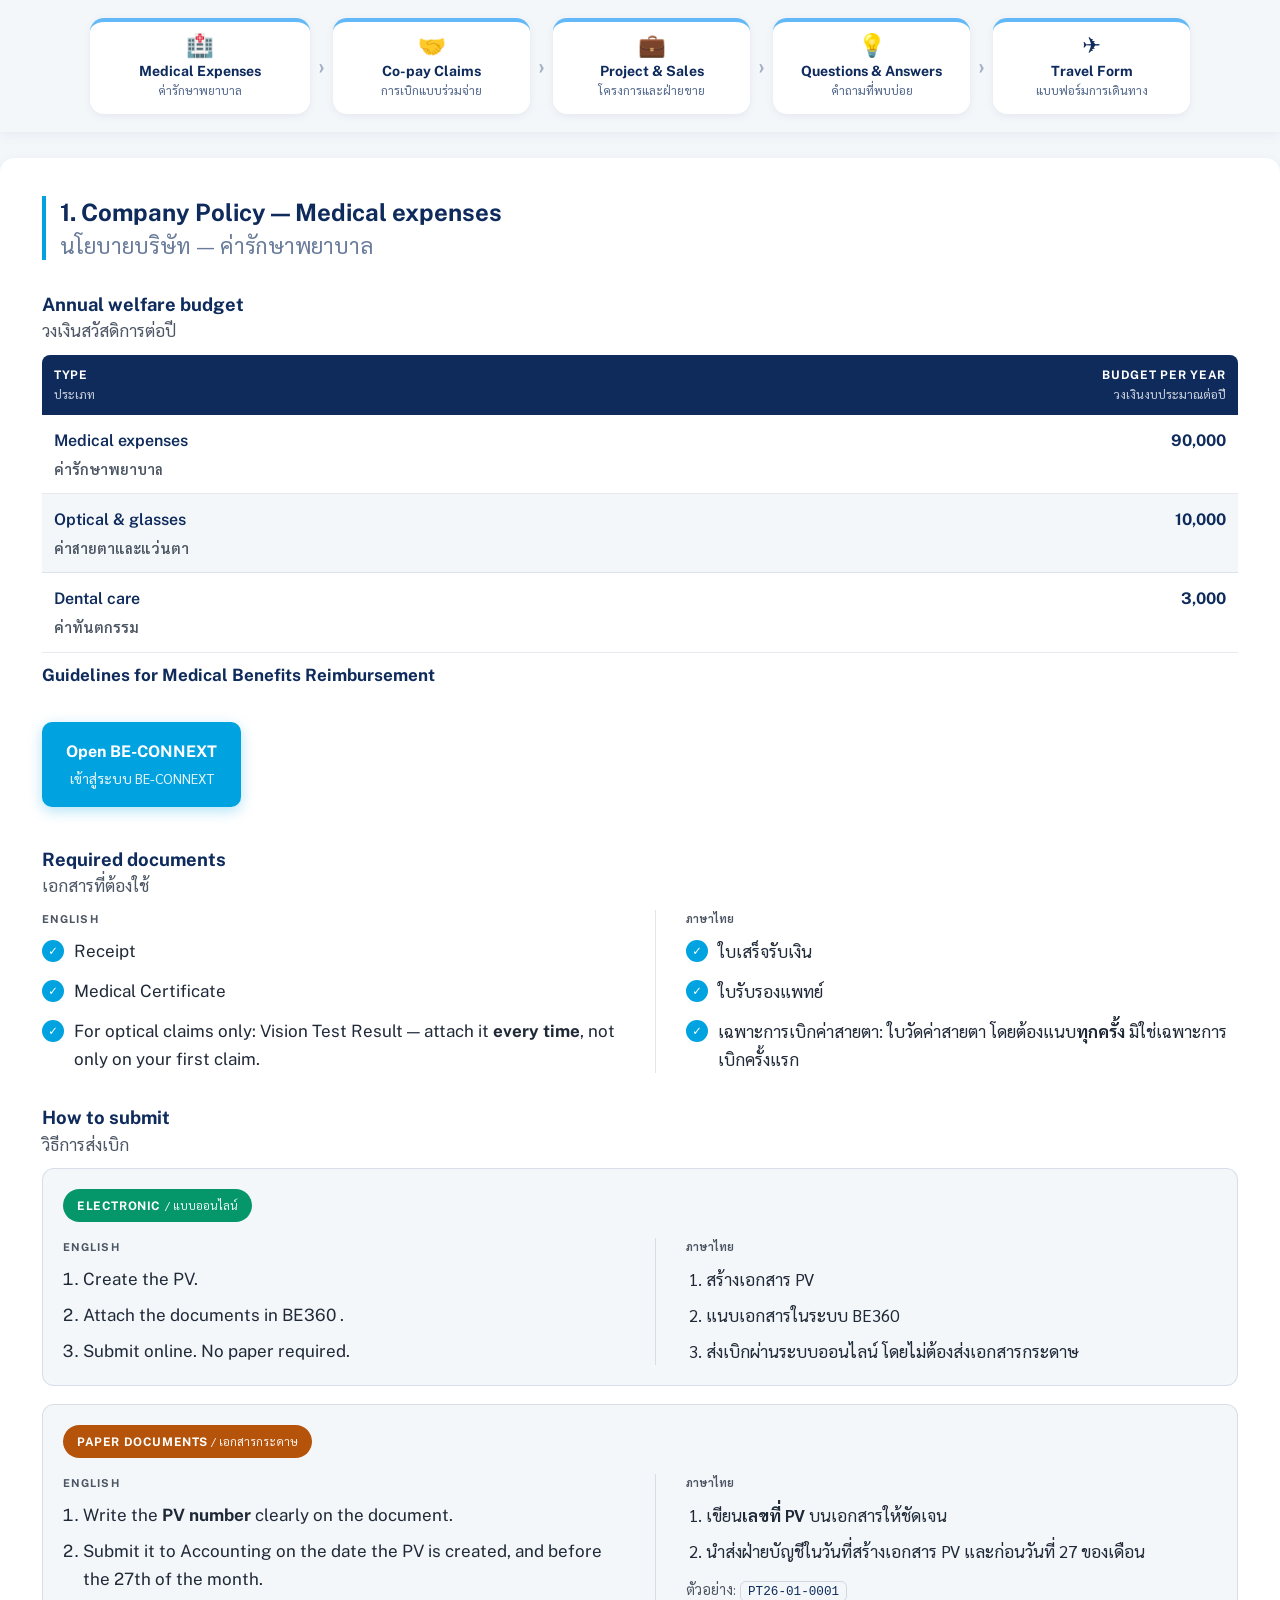
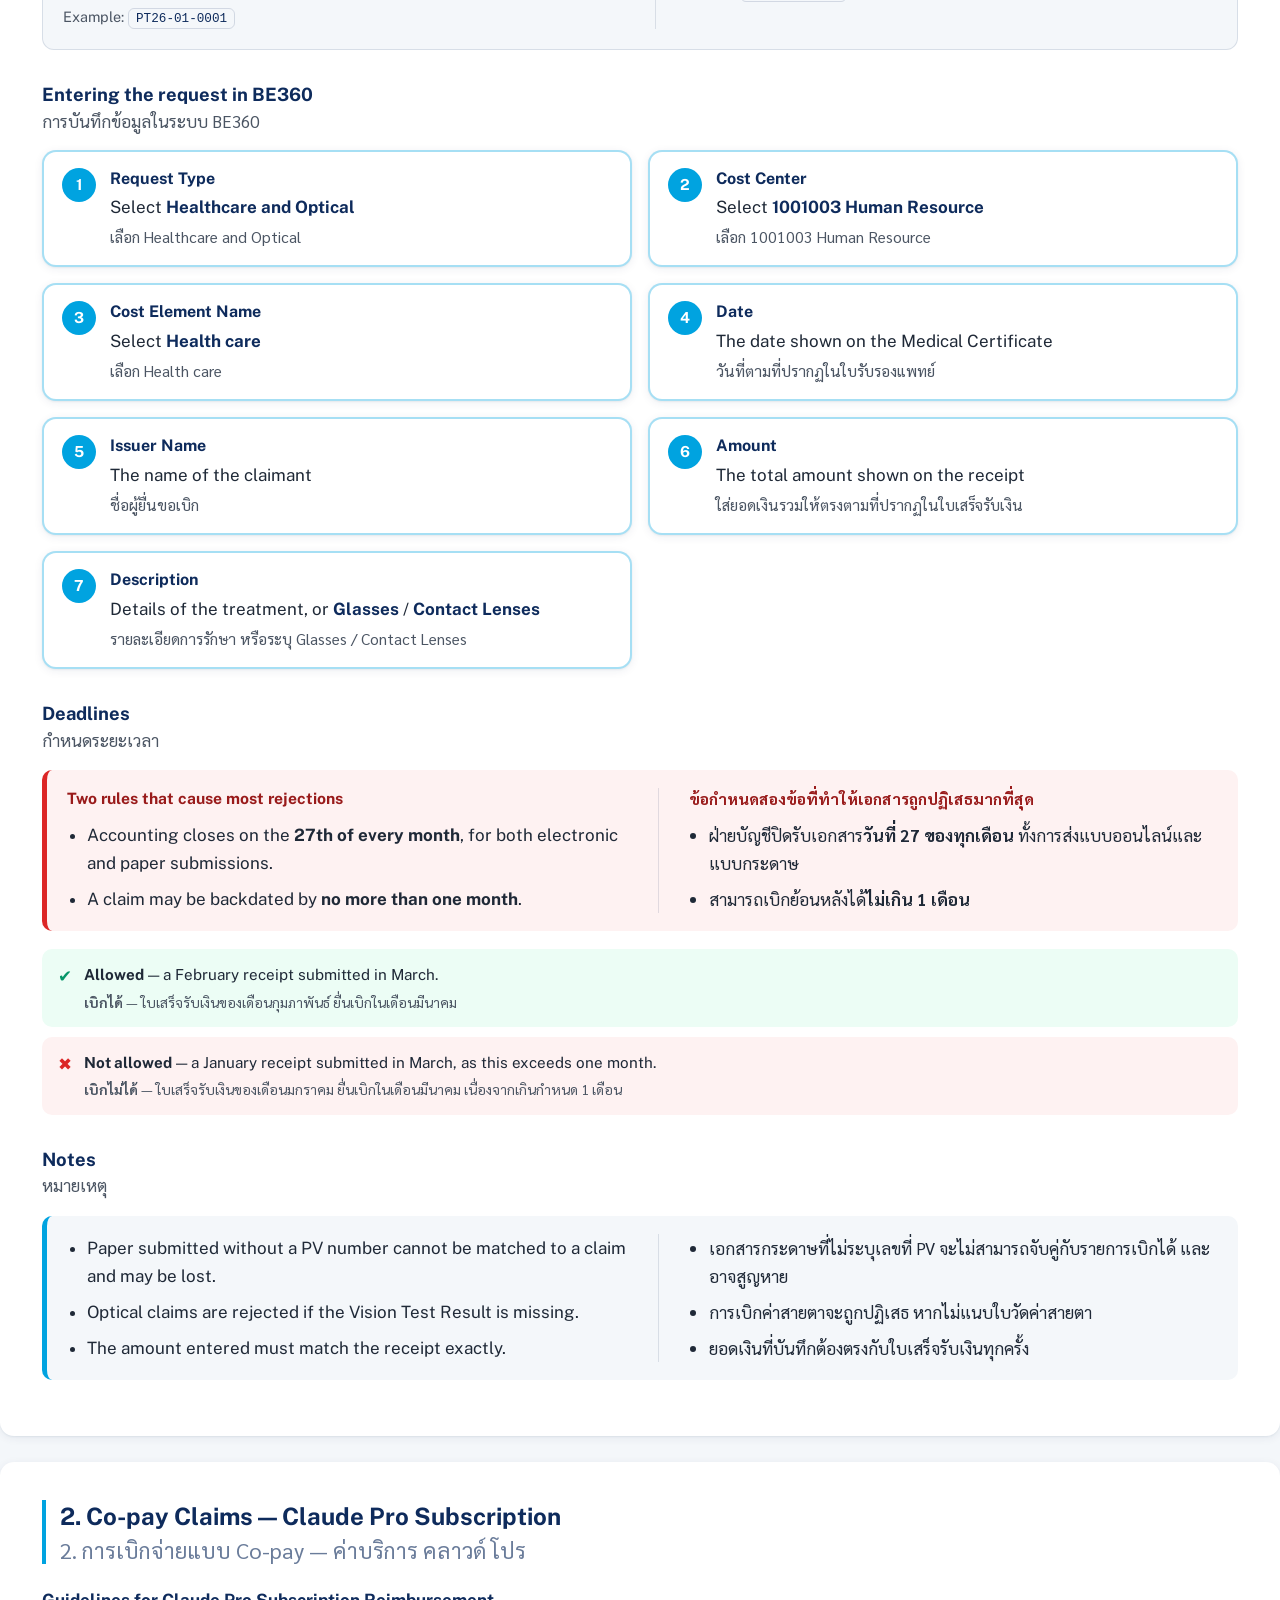
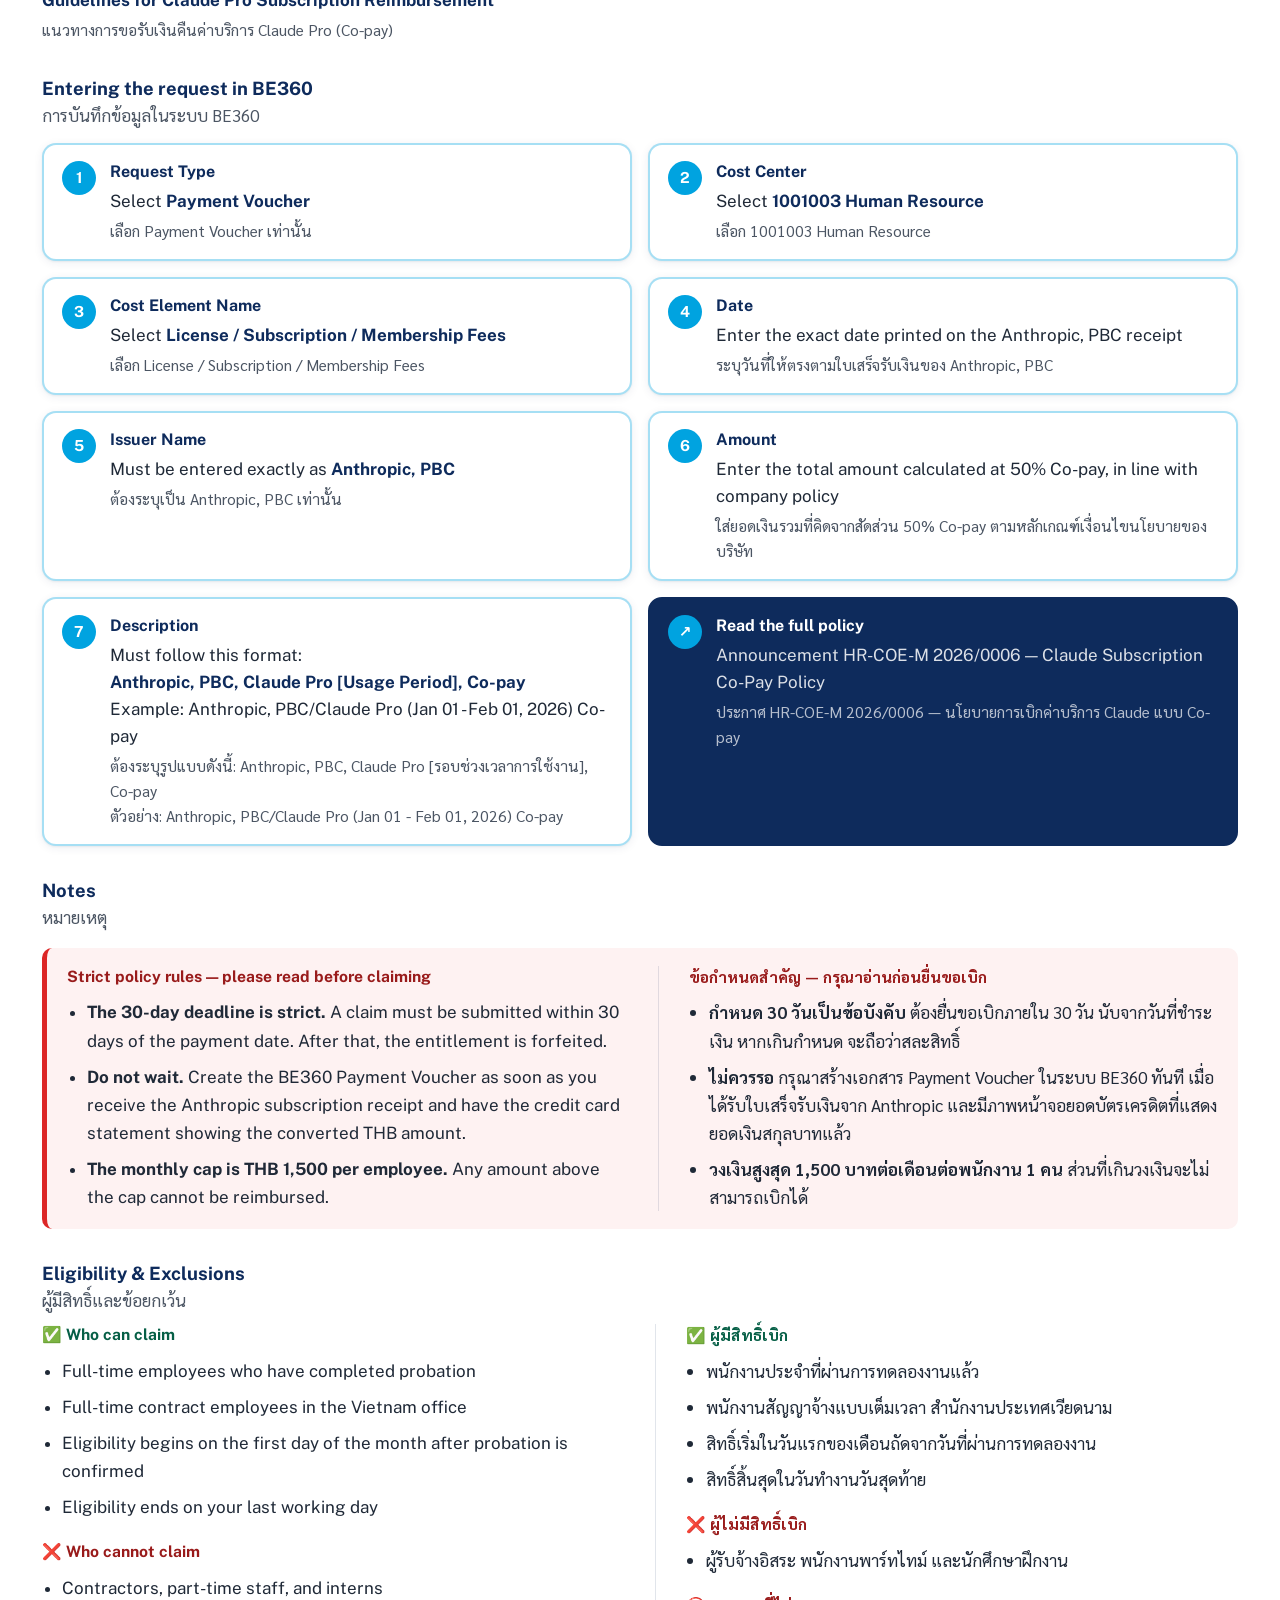
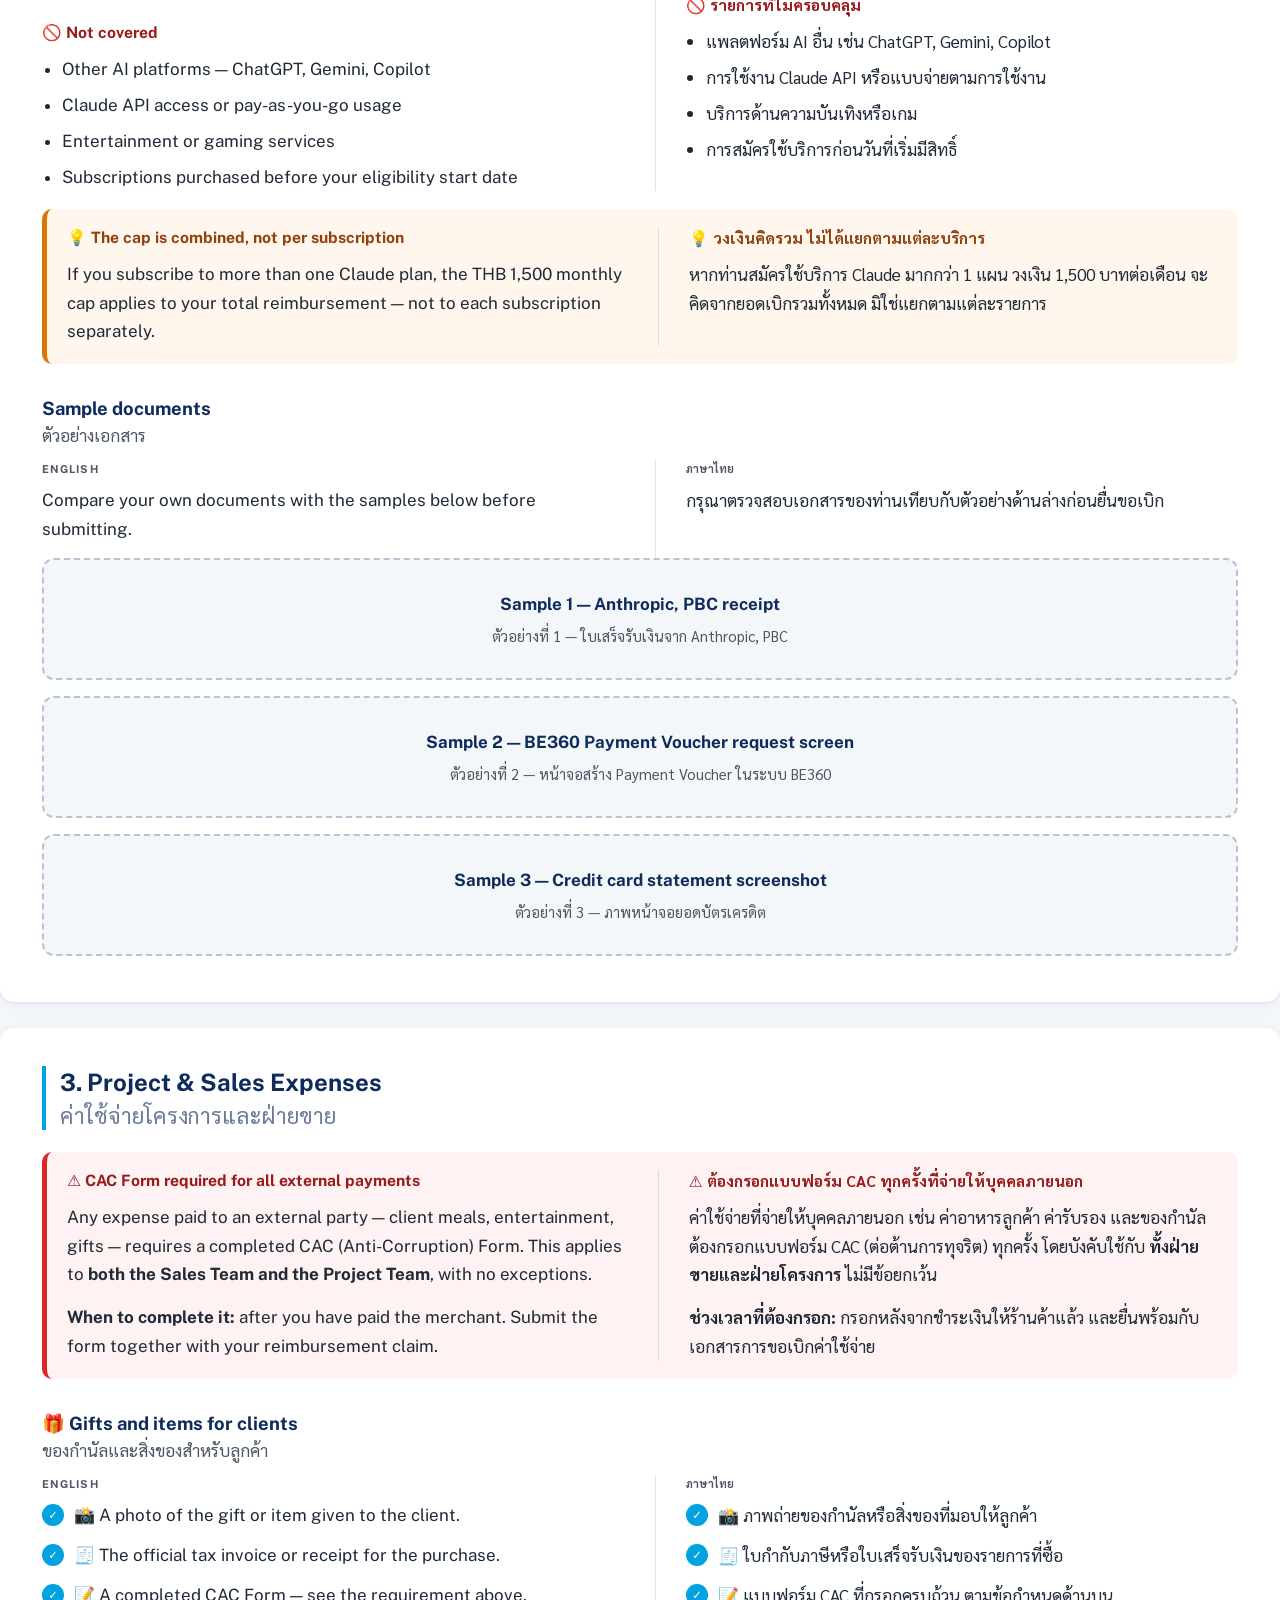
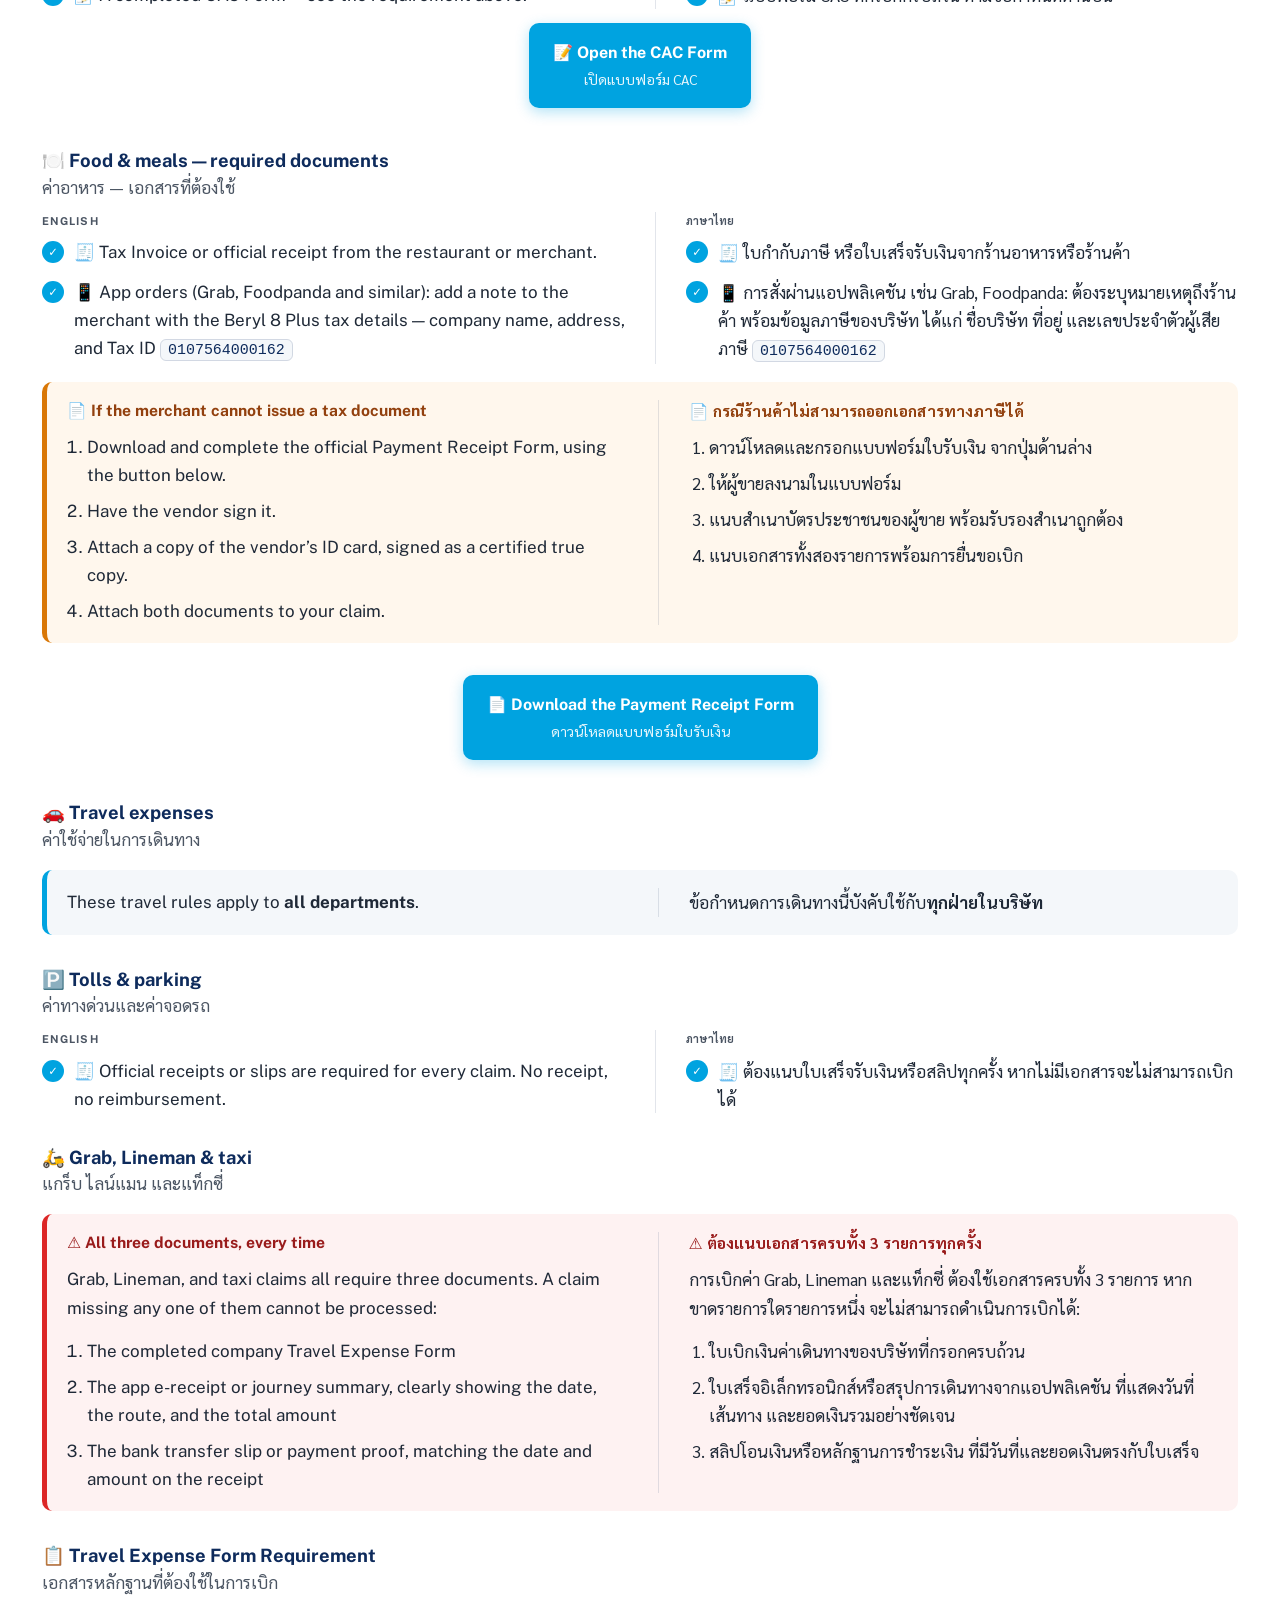
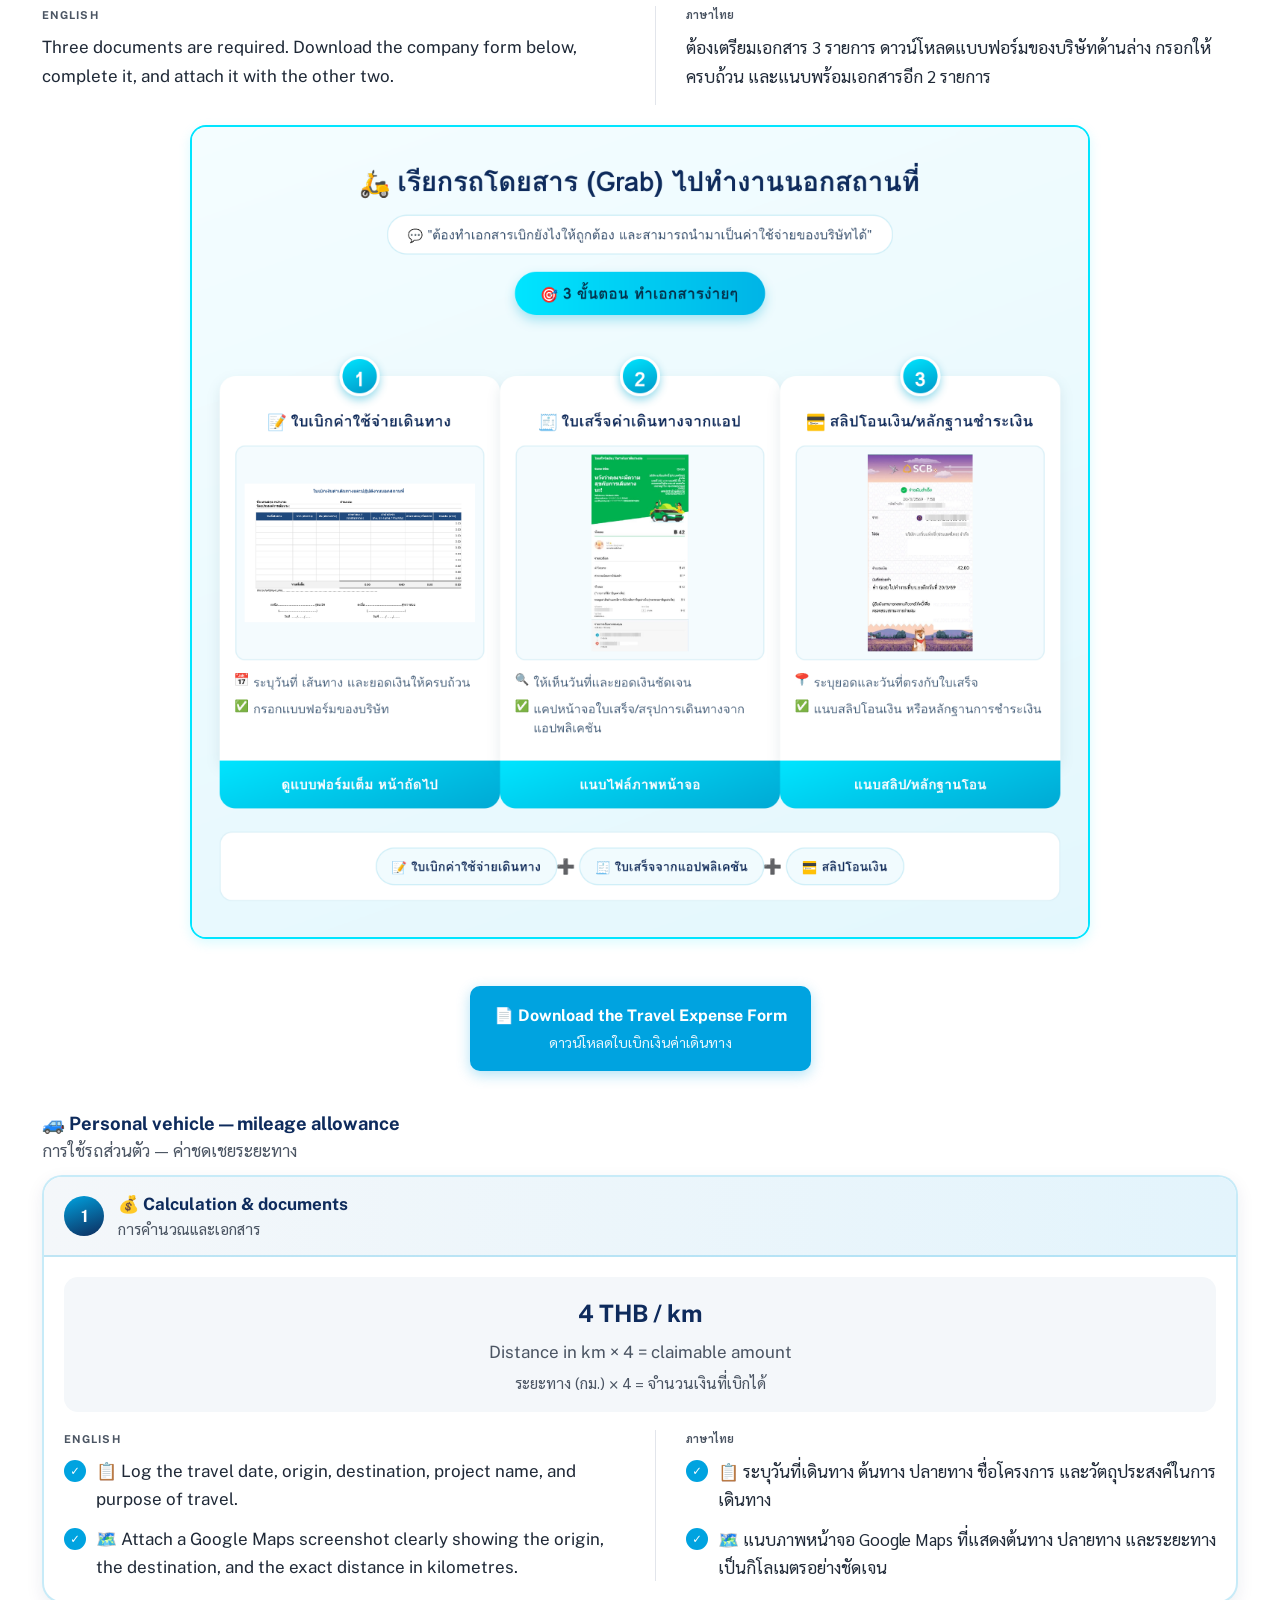
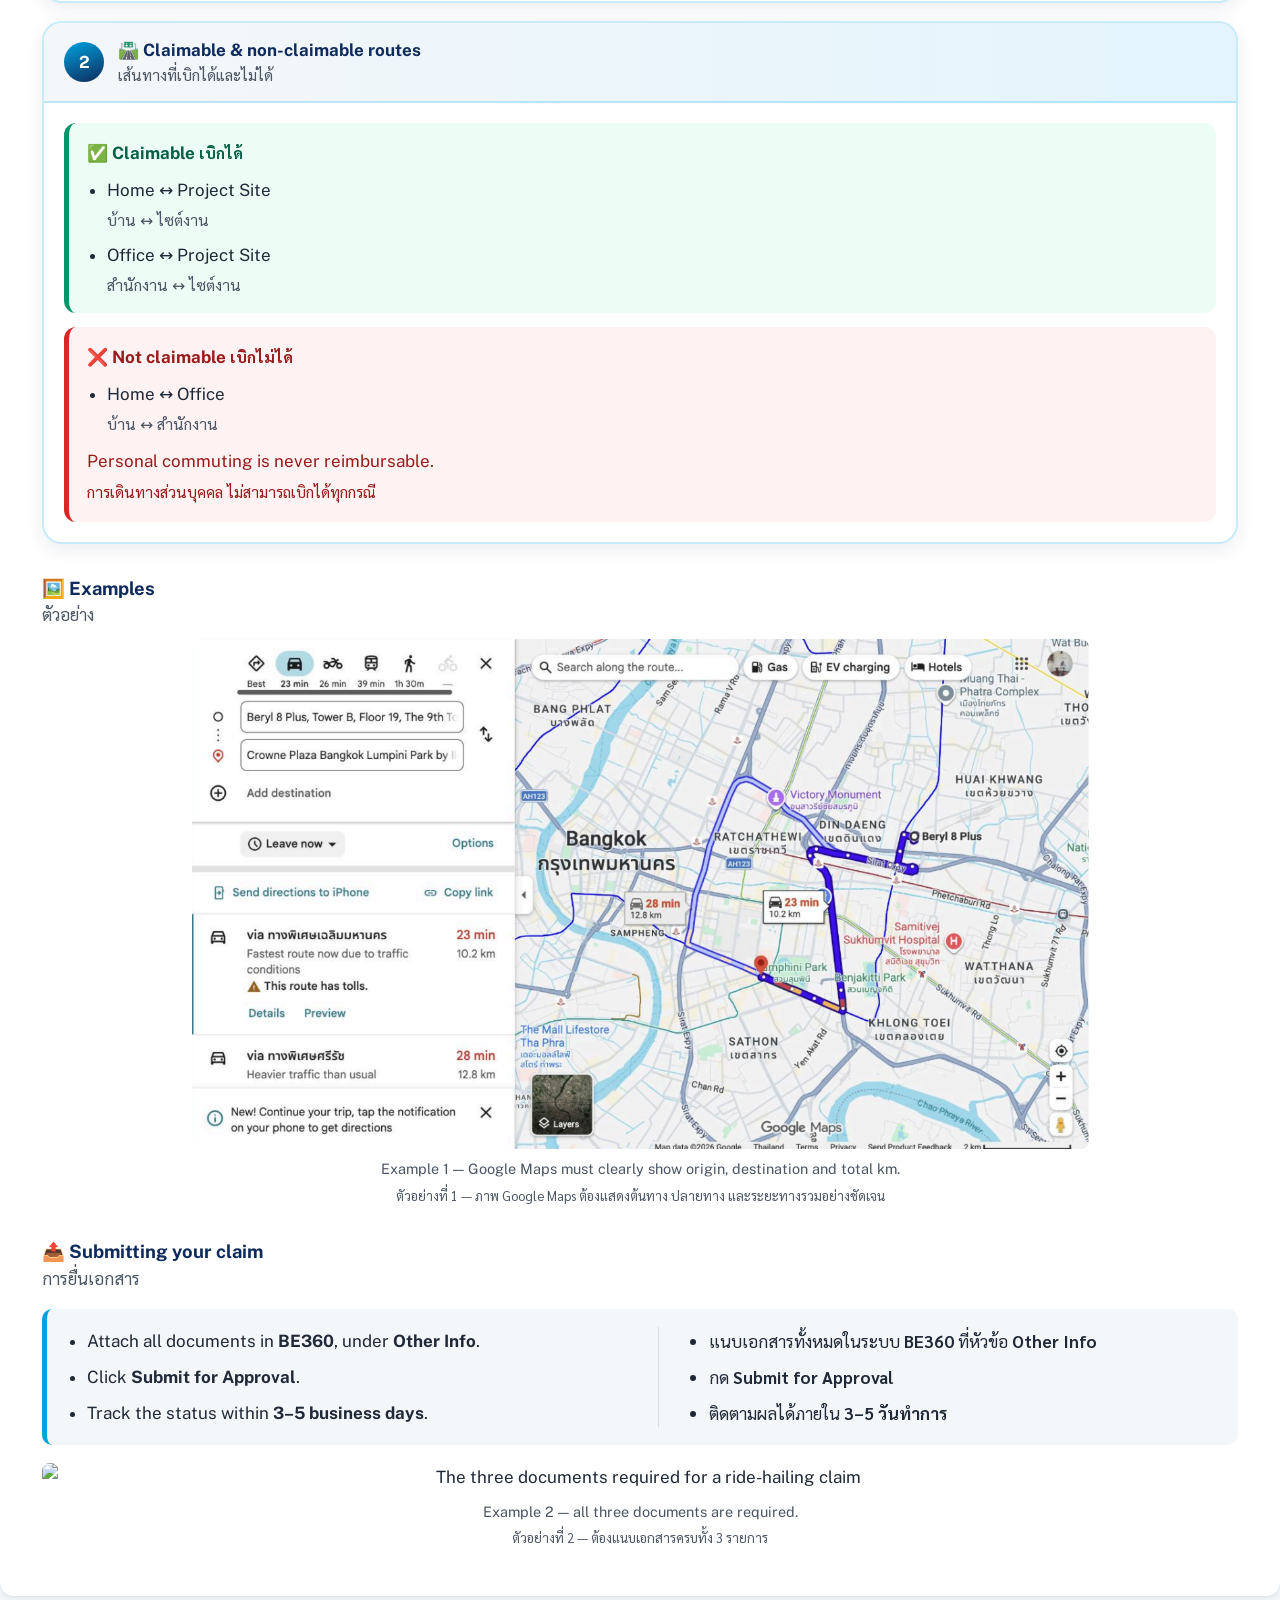
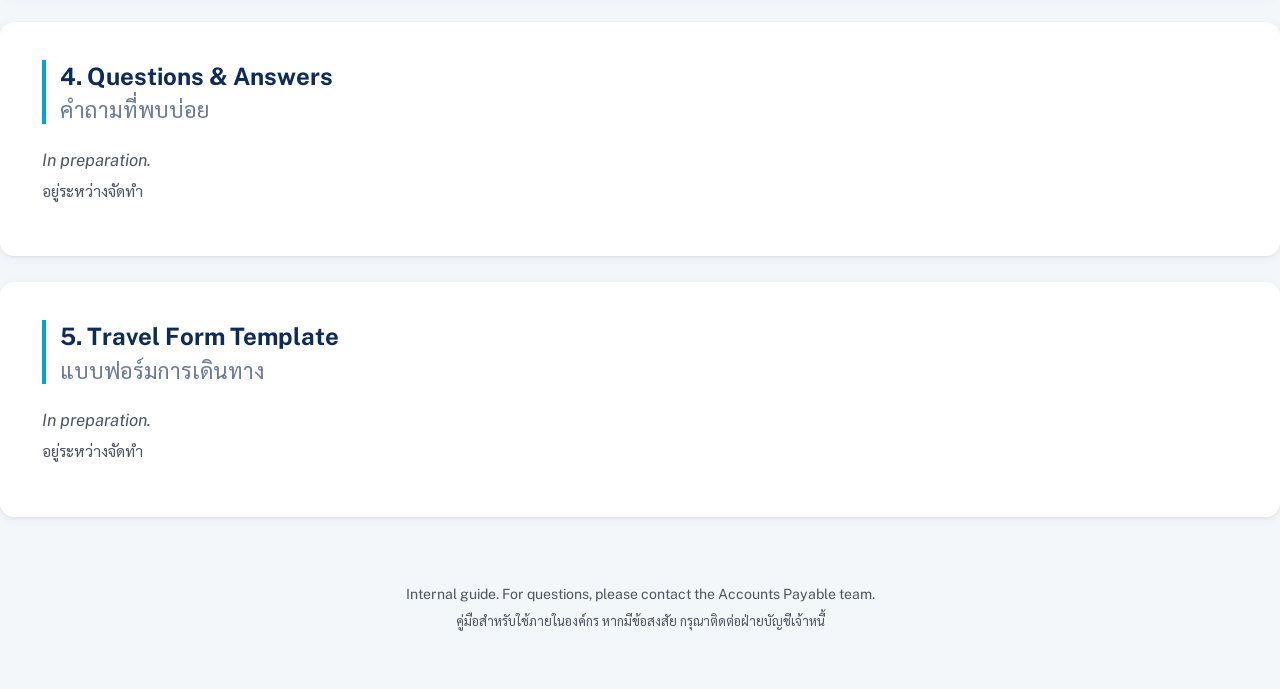
==== commit 302a49bf: "Update index.html" ====
--- a/index.html
+++ b/index.html
@@ -18,39 +18,7 @@
 <body>
 
   <!-- ===== TOP OF PAGE ===== -->
- <header>
-    <div class="hd-wrap">
-
-      <span class="hd-badge">💼 BE8 Expense Claim Guide</span>
-
-      <!-- Line-art illustration. Swap in your own file when ready. -->
-      <svg class="hd-art" viewBox="0 0 240 120" aria-hidden="true">
-        <rect x="60" y="26" width="120" height="72" rx="7"/>
-        <line x1="60" y1="44" x2="180" y2="44"/>
-        <circle cx="71" cy="35" r="2.5"/>
-        <circle cx="80" cy="35" r="2.5"/>
-        <line x1="76" y1="58" x2="140" y2="58"/>
-        <line x1="76" y1="70" x2="164" y2="70"/>
-        <line x1="76" y1="82" x2="122" y2="82"/>
-        <path d="M196 62 l10 10 l18 -22"/>
-        <line x1="28" y1="40" x2="38" y2="40"/>
-        <line x1="33" y1="35" x2="33" y2="45"/>
-        <line x1="206" y1="26" x2="214" y2="26"/>
-        <line x1="210" y1="22" x2="210" y2="30"/>
-      </svg>
-
-      <h1>
-        Expense Claim Guide
-        <span class="h-th">คู่มือการเบิกค่าใช้จ่าย</span>
-      </h1>
-
-      <p>
-        How to submit your claim correctly, the first time.
-        <span class="h-th">วิธีส่งเบิกค่าใช้จ่ายให้ถูกต้องตั้งแต่ครั้งแรก</span>
-      </p>
-
-    </div>
-  </header>
+ 
 
   <!-- ===== MENU ===== -->
   <nav>
--- a/style.css
+++ b/style.css
@@ -66,45 +66,118 @@
 }
 
 
-/* ===== TOP OF PAGE ===== */
+/* =========================================================
+   HEADER — light, minimal, with a faint pixel grid
+   ========================================================= */
 
 header {
-  background: linear-gradient(160deg,
-              var(--color-primary) 0%,
-              var(--color-bg-dark) 100%);
-  border-bottom: 4px solid var(--color-accent);
-  color: var(--color-white);
-  padding: 34px 20px 30px;
+  position: relative;
+  background-color: #FAFAFA;
+  border-bottom: 1px solid rgba(14, 43, 92, 0.09);
+  padding: 34px 20px 32px;
+  text-align: center;
+  overflow: hidden;
+}
+
+header::before {
+  content: "";
+  position: absolute;
+  inset: 0;
+  background-image:
+    linear-gradient(rgba(14, 43, 92, 0.055) 1px, transparent 1px),
+    linear-gradient(90deg, rgba(14, 43, 92, 0.055) 1px, transparent 1px);
+  background-size: 22px 22px;
+  -webkit-mask-image: radial-gradient(ellipse at 50% 40%, #000 0%, transparent 78%);
+  mask-image: radial-gradient(ellipse at 50% 40%, #000 0%, transparent 78%);
+  pointer-events: none;
+}
+
+.hd-wrap {
+  position: relative;
+  z-index: 1;
+  max-width: 760px;
+  margin: 0 auto;
+}
+
+.hd-badge {
+  display: inline-block;
+  margin-bottom: 22px;
+  padding: 8px 20px;
+  border: 1px solid rgba(14, 43, 92, 0.14);
+  border-radius: 999px;
+  background-color: var(--color-white);
+  box-shadow: 0 2px 6px rgba(14, 43, 92, 0.05);
+  font-size: 0.82rem;
+  font-weight: 600;
+  color: var(--color-primary);
+}
+
+.hd-art {
+  display: block;
+  width: 190px;
+  height: auto;
+  margin: 0 auto 20px;
+  fill: none;
+  stroke: var(--color-primary);
+  stroke-width: 2.4;
+  stroke-linecap: round;
+  stroke-linejoin: round;
+  opacity: 0.85;
 }
 
 header h1 {
-  margin: 0 0 12px 0;
-  font-size: 1.55rem;
-  font-weight: 700;
-  line-height: 1.3;
-  letter-spacing: -0.01em;
+  margin: 0 0 14px 0;
+  color: var(--color-primary);
+  font-size: 1.72rem;
+  font-weight: 700;
+  line-height: 1.25;
+  letter-spacing: -0.02em;
+}
+
+header h1 .h-th {
+  display: block;
+  margin-top: 6px;
+  color: var(--color-accent);
+  font-size: 1.05rem;
+  font-weight: 600;
 }
 
 header p {
   margin: 0;
+  color: var(--color-text-muted);
   font-size: 1rem;
   line-height: 1.6;
-  color: rgba(255, 255, 255, 0.85);
-}
-
-header .h-th {
+}
+
+header p .h-th {
   display: block;
   margin-top: 4px;
-  font-weight: 400;
-  color: rgba(255, 255, 255, 0.72);
-}
-
-header h1 .h-th {
-  font-size: 1.05rem;
-}
-
-header p .h-th {
+  color: rgba(0, 163, 224, 0.85);
   font-size: 0.94rem;
+}
+
+@media (min-width: 760px) {
+
+  header {
+    padding: 56px 40px 52px;
+  }
+
+  .hd-art {
+    width: 250px;
+    margin-bottom: 26px;
+  }
+
+  header h1 {
+    font-size: 2.6rem;
+  }
+
+  header h1 .h-th {
+    font-size: 1.3rem;
+  }
+
+  header p {
+    font-size: 1.08rem;
+  }
 }
 
 
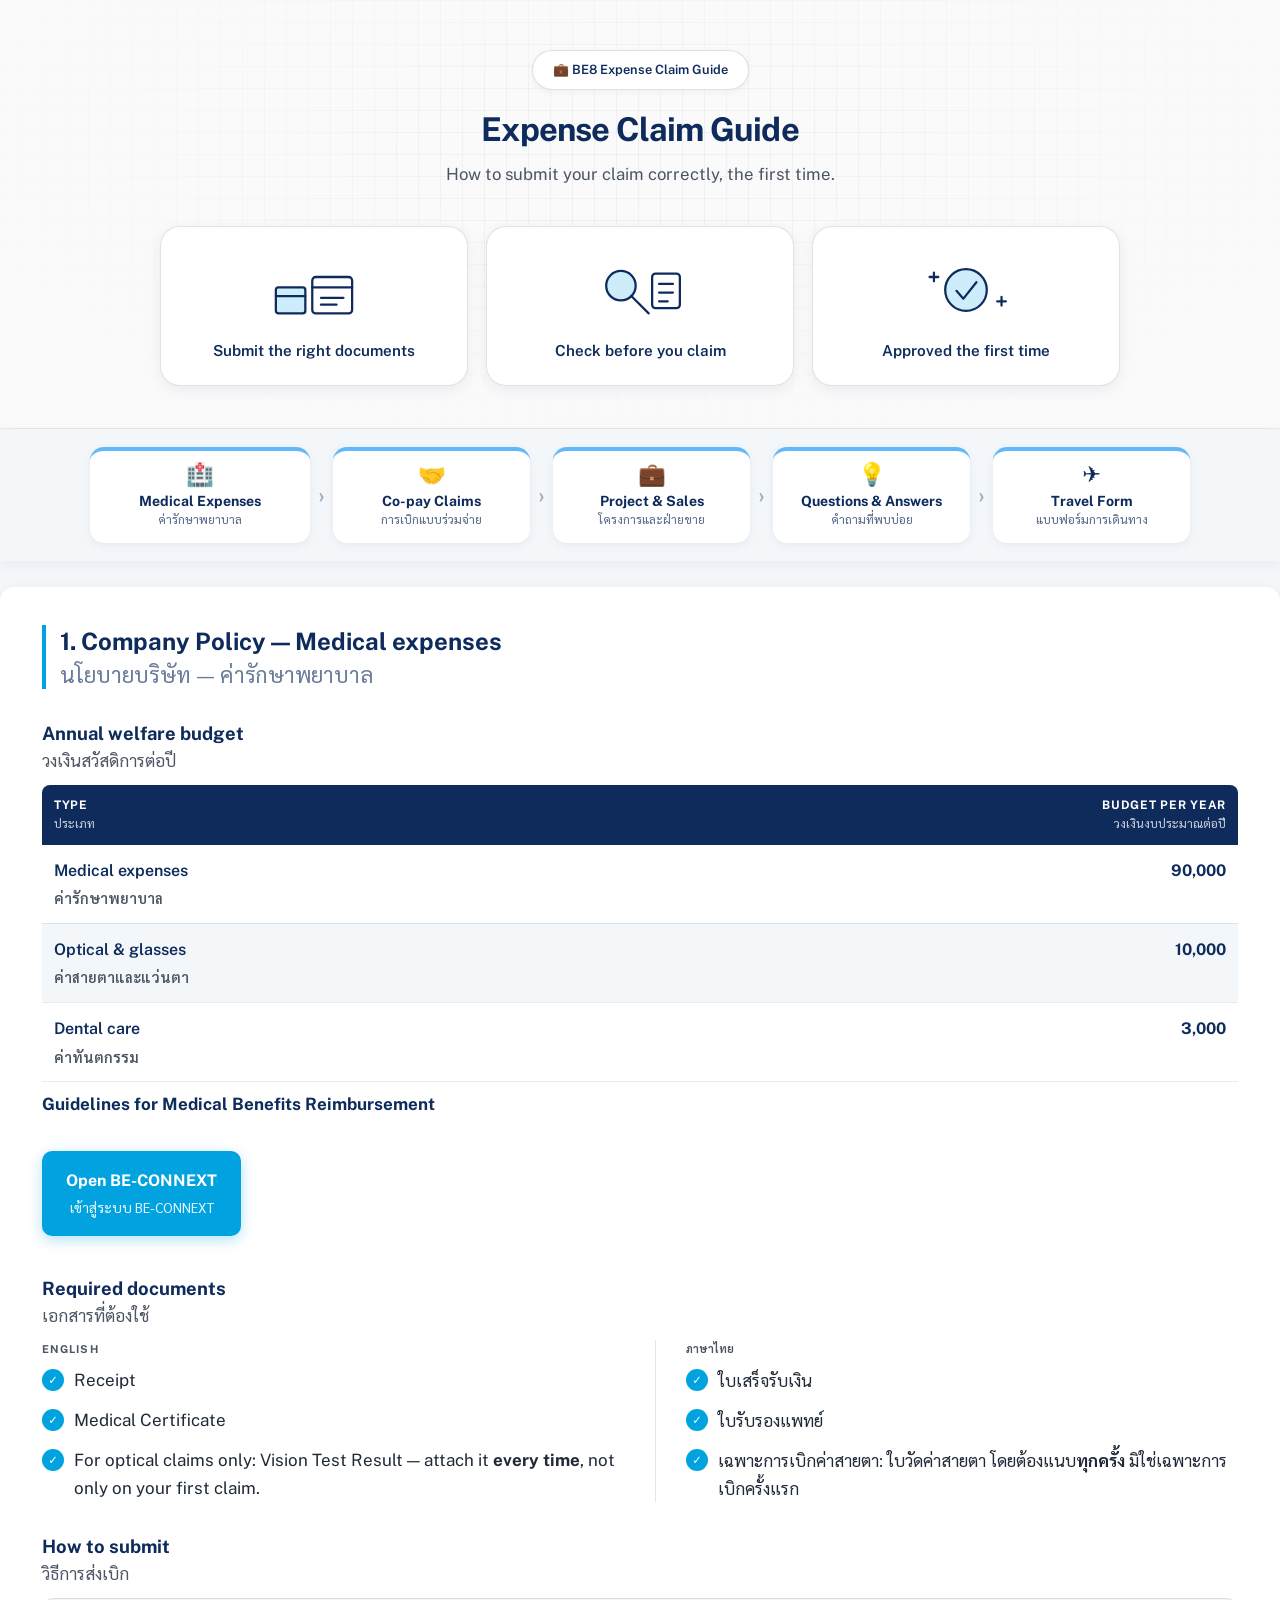
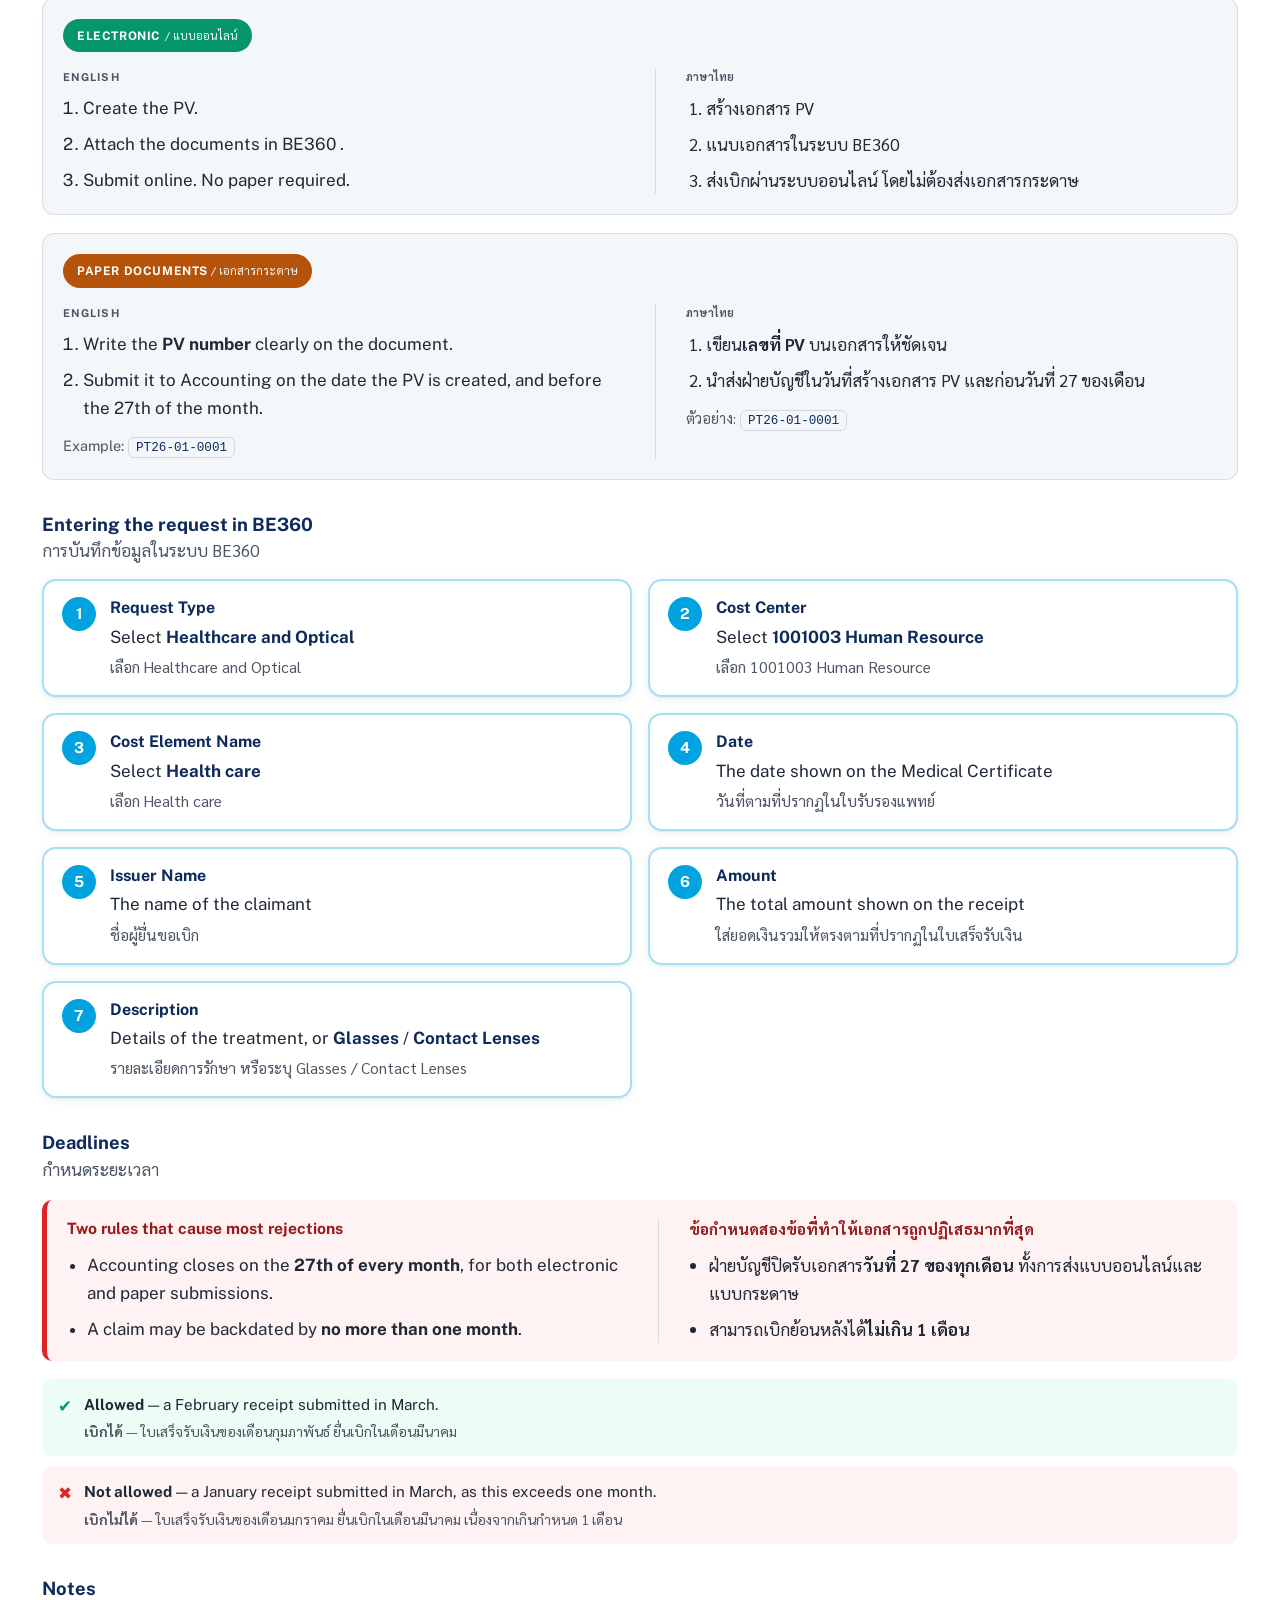
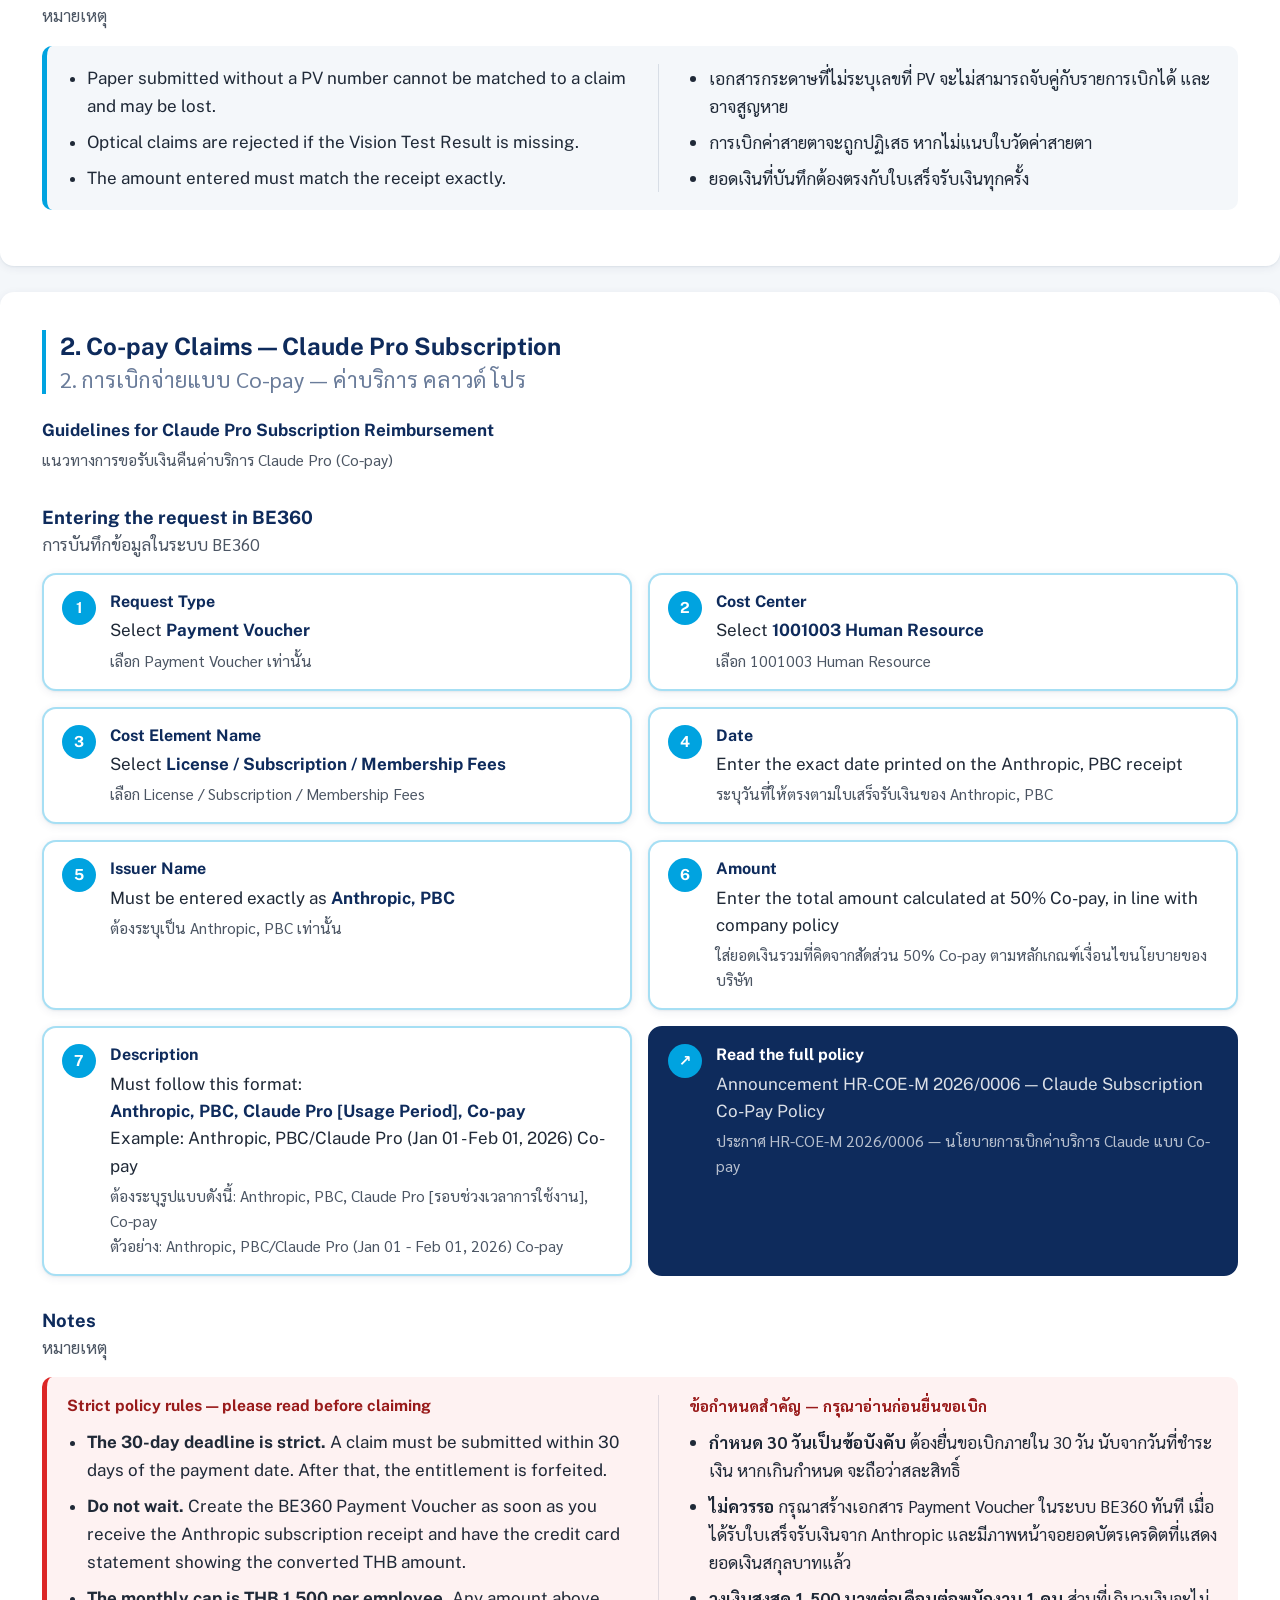
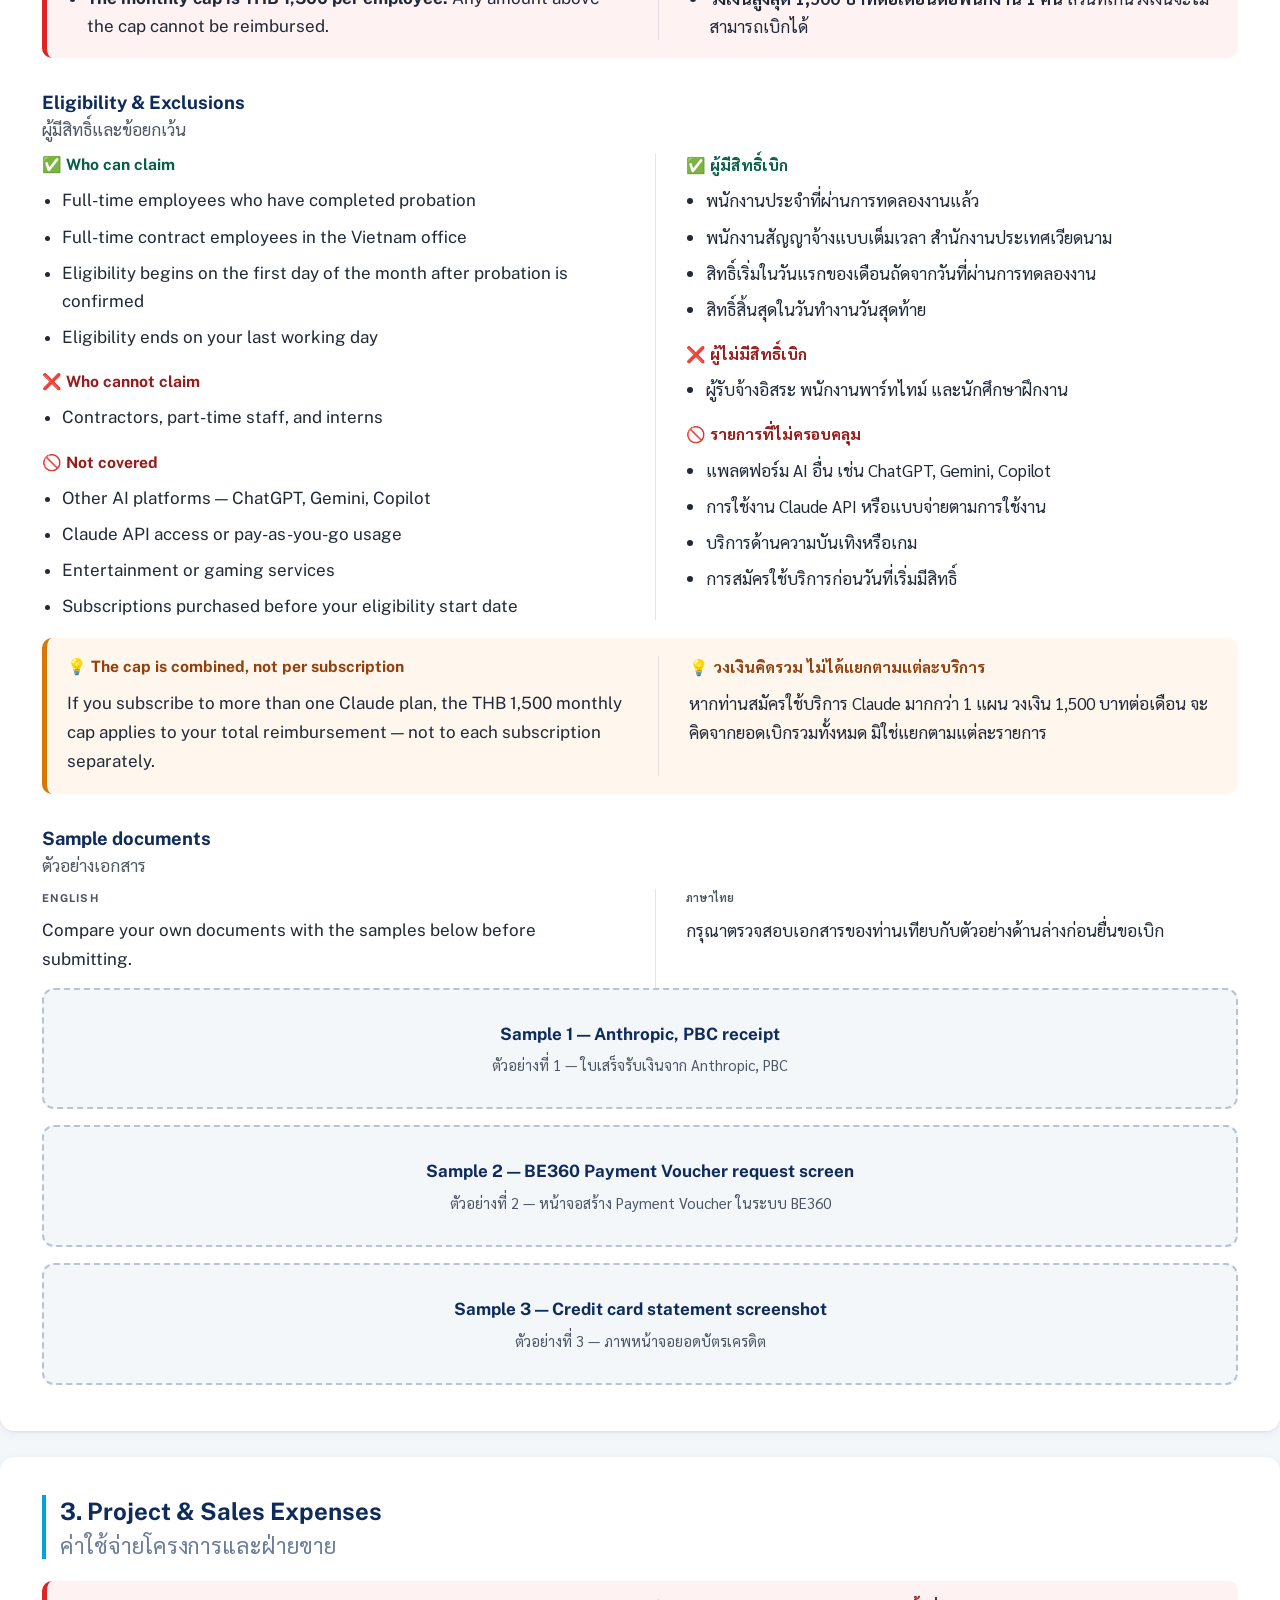
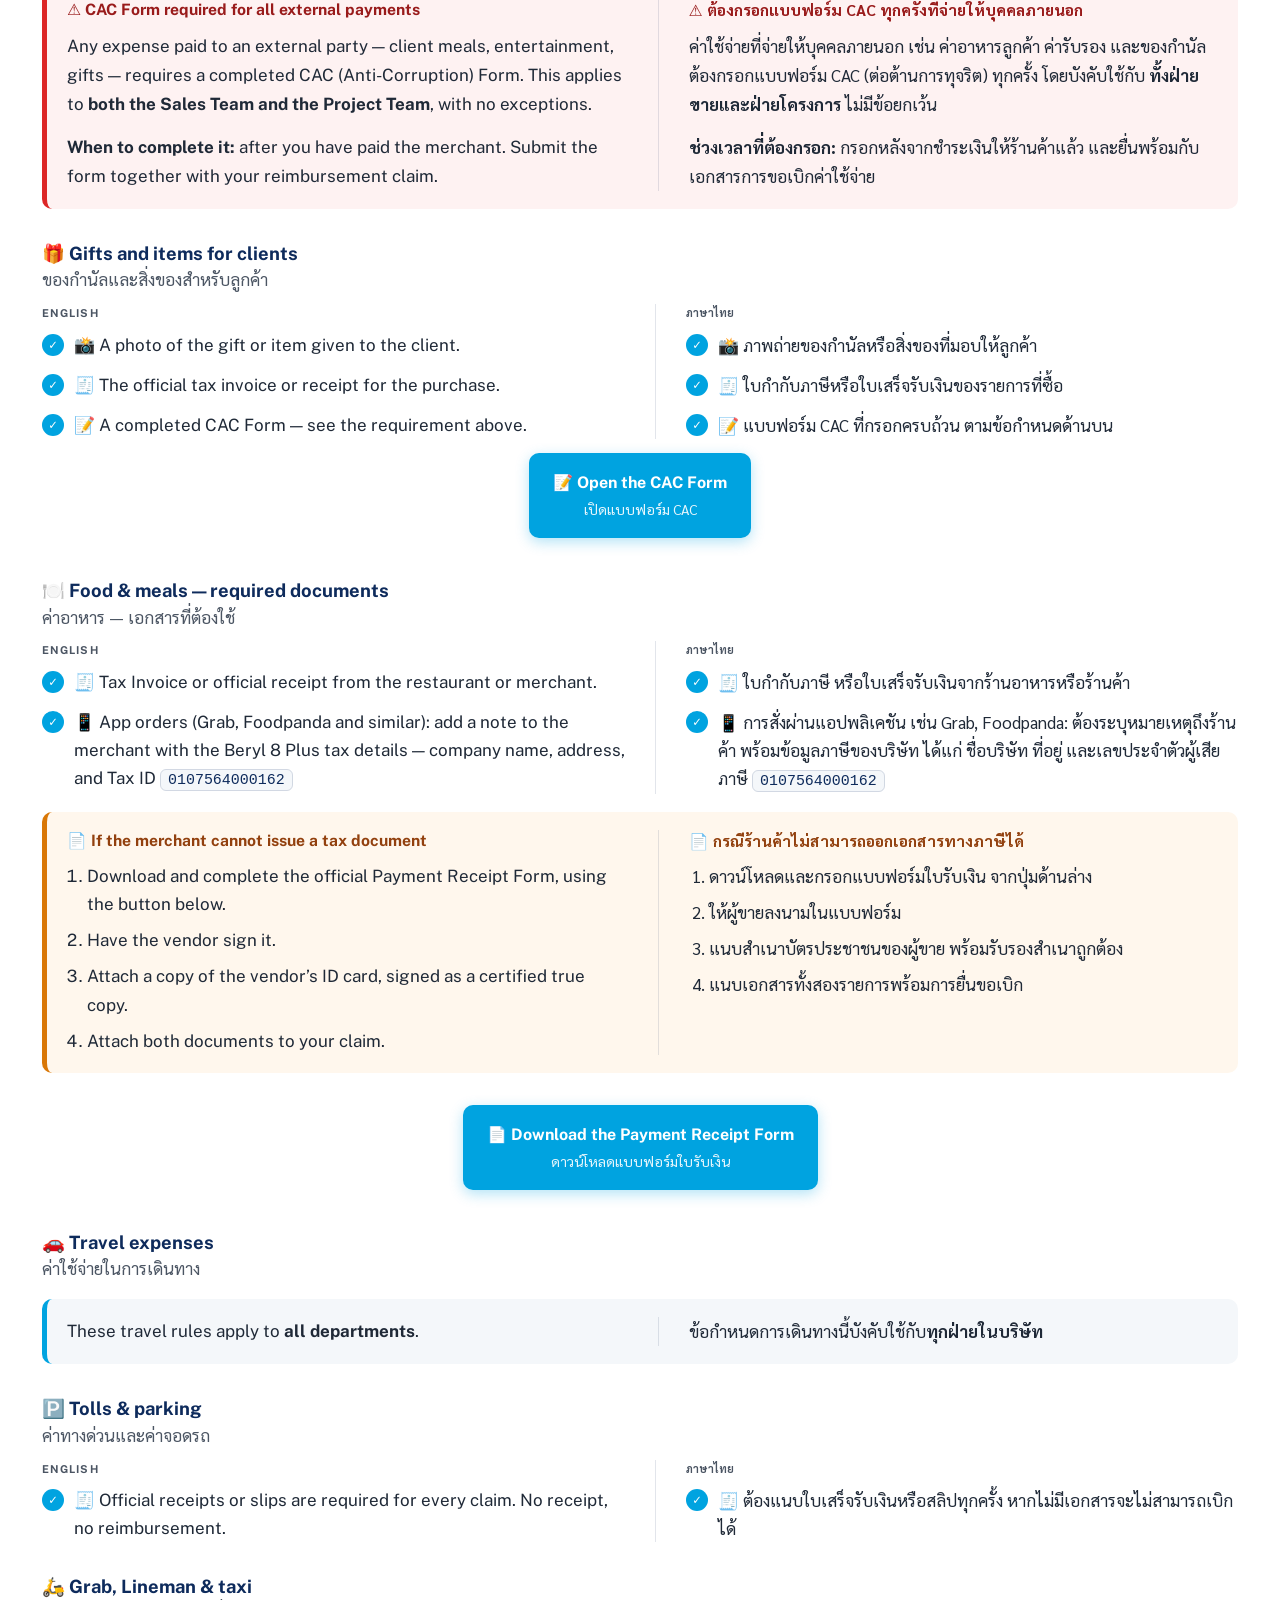
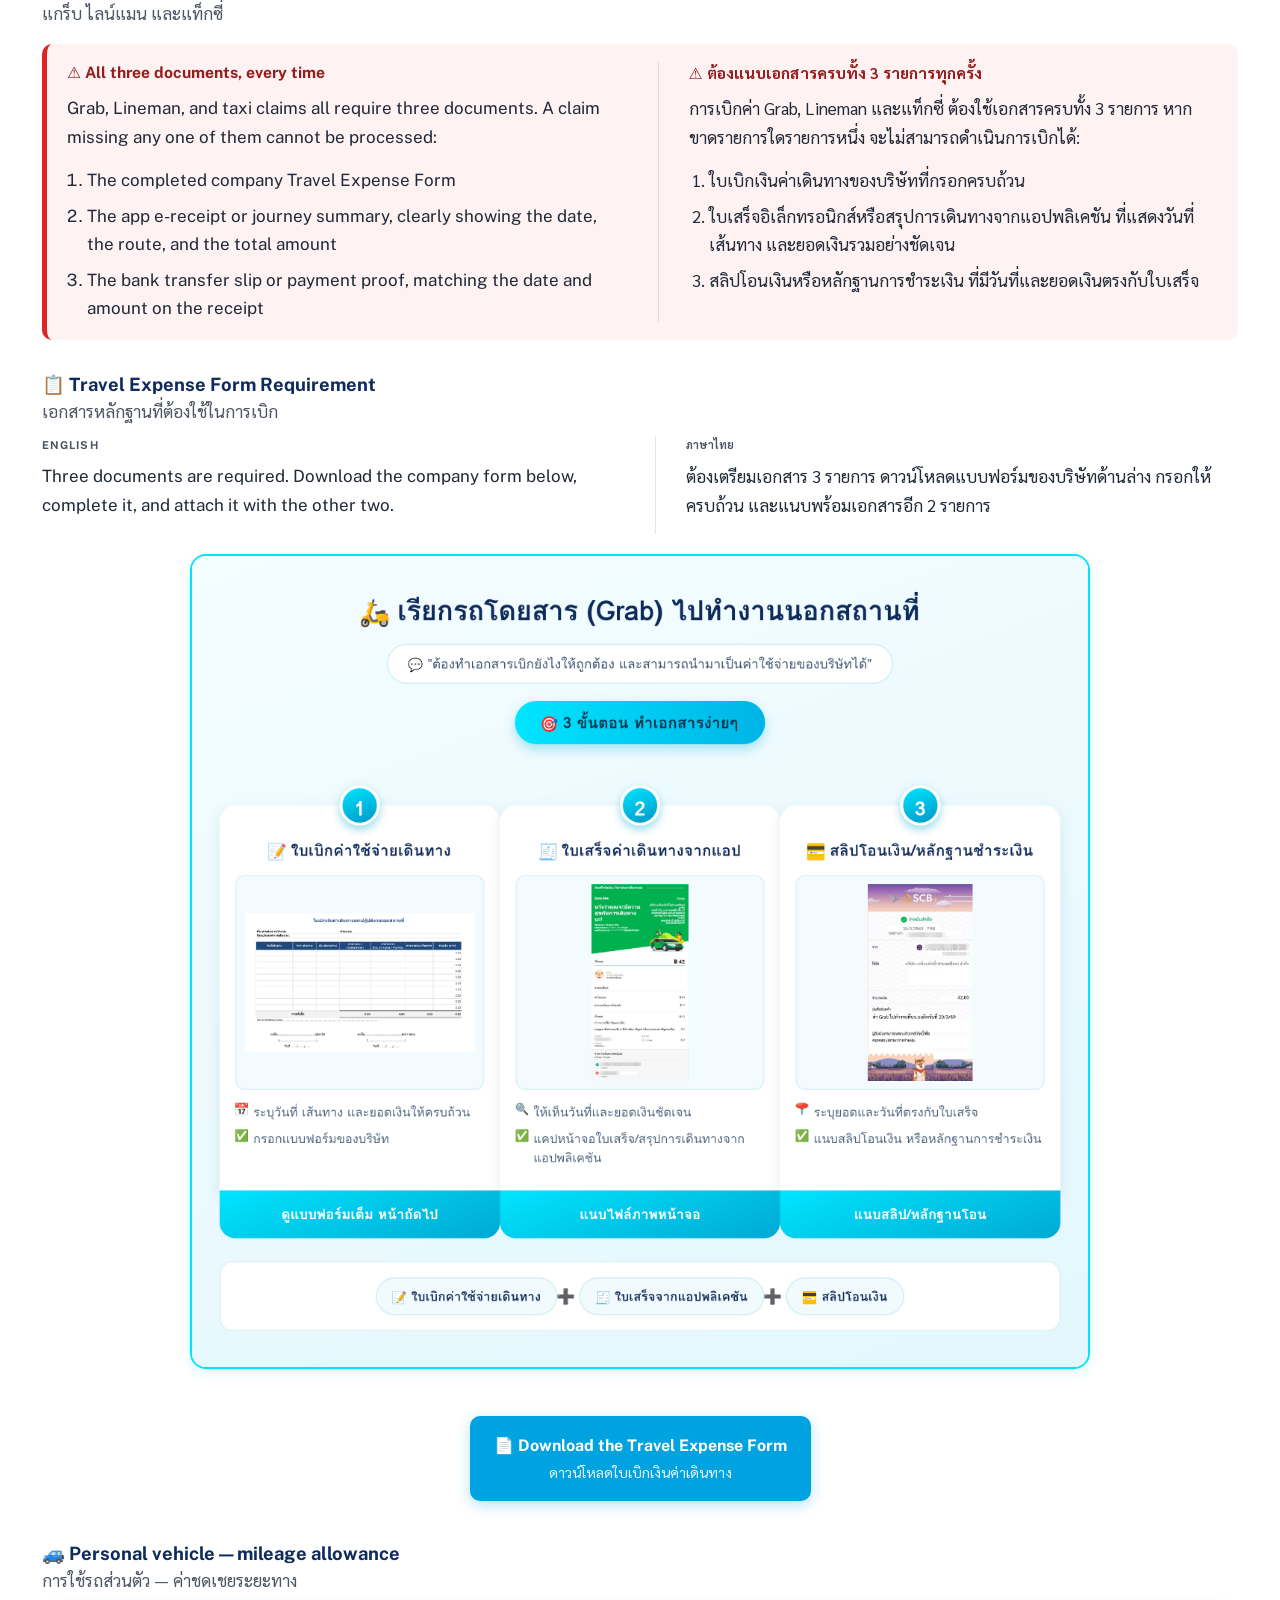
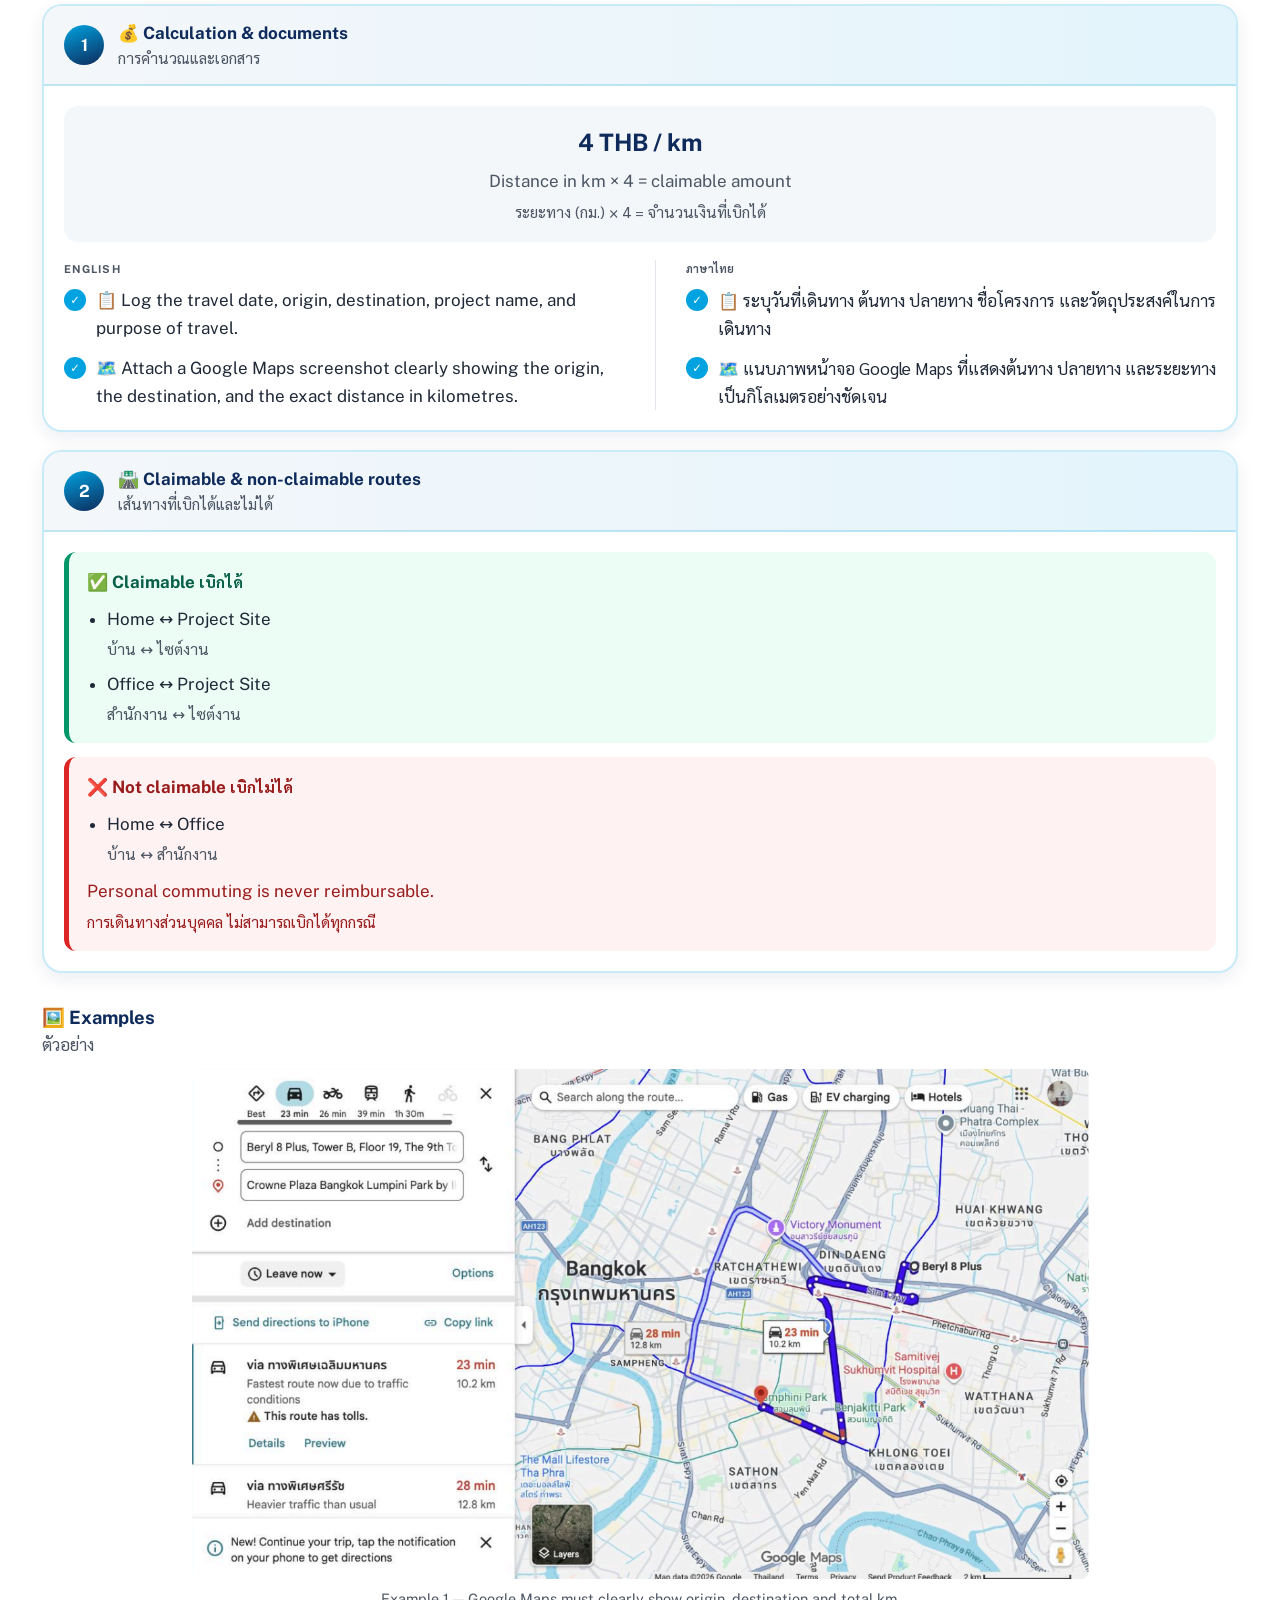
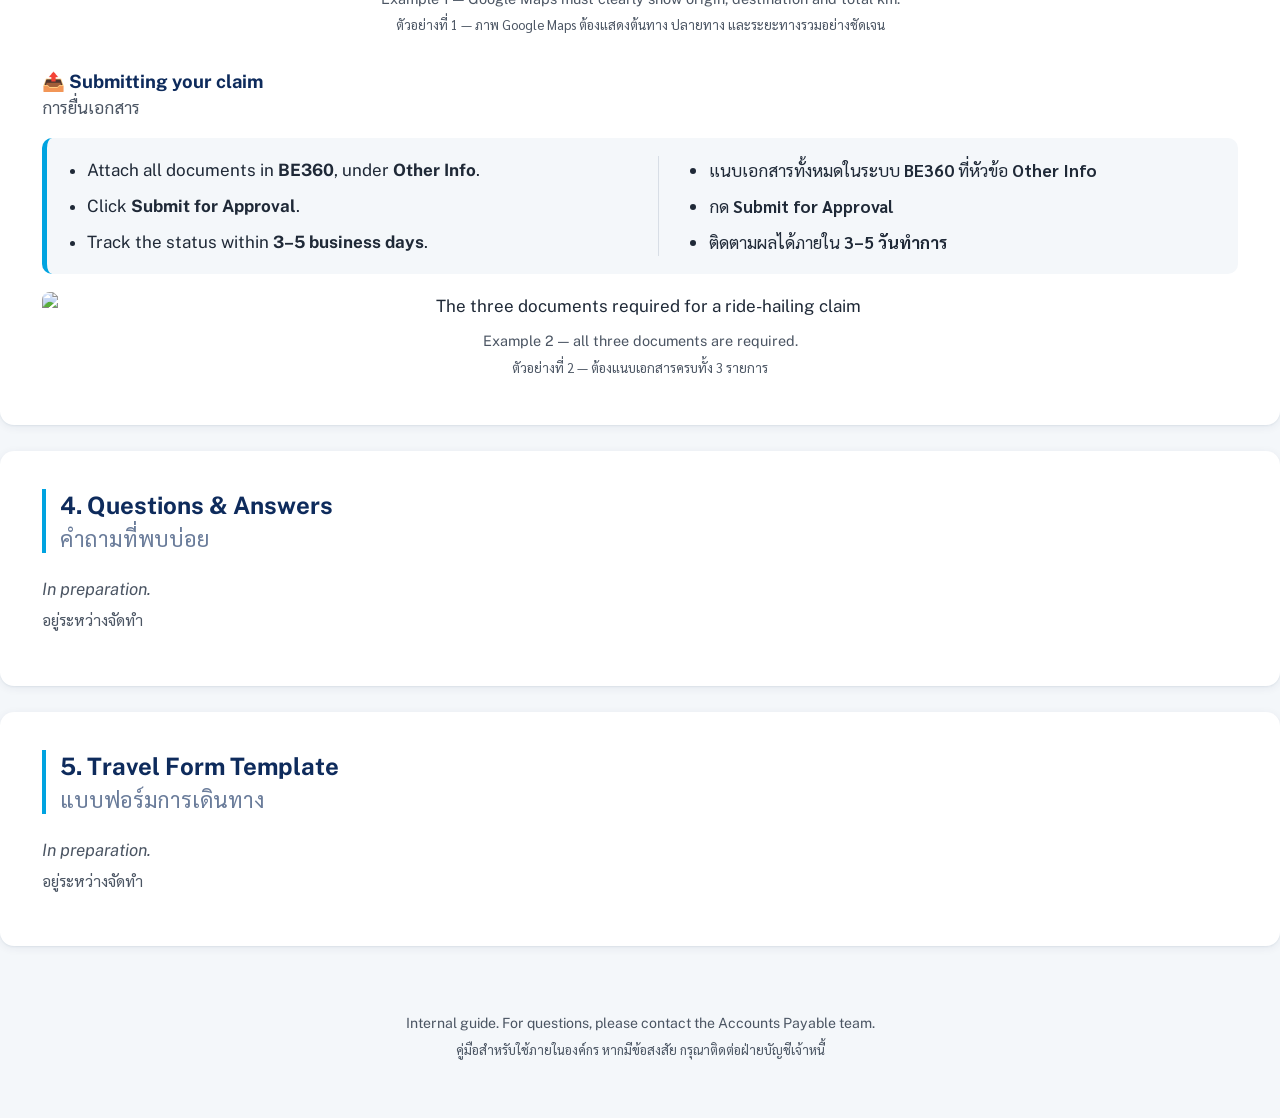
==== commit 4ef5a01b: "Update index.html" ====
--- a/index.html
+++ b/index.html
@@ -18,7 +18,54 @@
 <body>
 
   <!-- ===== TOP OF PAGE ===== -->
- 
+ <header>
+    <div class="hd-wrap">
+
+      <span class="hd-badge">💼 BE8 Expense Claim Guide</span>
+
+      <h1>Expense Claim Guide</h1>
+      <p>How to submit your claim correctly, the first time.</p>
+
+      <div class="hd-cards">
+
+        <div class="hd-card">
+          <svg viewBox="0 0 120 90" aria-hidden="true">
+            <rect class="fill" x="16" y="42" width="34" height="30" rx="3"/>
+            <rect x="16" y="42" width="34" height="30" rx="3"/>
+            <path d="M16 52 h34"/>
+            <rect x="58" y="30" width="46" height="42" rx="4"/>
+            <path d="M58 42 h46"/>
+            <path d="M68 54 h26 M68 62 h18"/>
+          </svg>
+          <span class="hd-card-txt">Submit the right documents</span>
+        </div>
+
+        <div class="hd-card">
+          <svg viewBox="0 0 120 90" aria-hidden="true">
+            <circle class="fill" cx="38" cy="40" r="17"/>
+            <circle cx="38" cy="40" r="17"/>
+            <path d="M50 52 l20 20"/>
+            <rect x="74" y="26" width="32" height="40" rx="4"/>
+            <path d="M82 38 h16 M82 48 h16 M82 58 h10"/>
+          </svg>
+          <span class="hd-card-txt">Check before you claim</span>
+        </div>
+
+        <div class="hd-card">
+          <svg viewBox="0 0 120 90" aria-hidden="true">
+            <circle class="fill" cx="60" cy="45" r="24"/>
+            <circle cx="60" cy="45" r="24"/>
+            <path d="M49 46 l8 9 l15 -19"/>
+            <path d="M18 30 h10 M23 25 v10"/>
+            <path d="M96 58 h10 M101 53 v10"/>
+          </svg>
+          <span class="hd-card-txt">Approved the first time</span>
+        </div>
+
+      </div>
+
+    </div>
+  </header>
 
   <!-- ===== MENU ===== -->
   <nav>
--- a/style.css
+++ b/style.css
@@ -67,14 +67,14 @@
 
 
 /* =========================================================
-   HEADER — light, minimal, with a faint pixel grid
+   HEADER — light, minimal, with three illustration cards
    ========================================================= */
 
 header {
   position: relative;
   background-color: #FAFAFA;
   border-bottom: 1px solid rgba(14, 43, 92, 0.09);
-  padding: 34px 20px 32px;
+  padding: 30px 18px 34px;
   text-align: center;
   overflow: hidden;
 }
@@ -84,62 +84,41 @@
   position: absolute;
   inset: 0;
   background-image:
-    linear-gradient(rgba(14, 43, 92, 0.055) 1px, transparent 1px),
-    linear-gradient(90deg, rgba(14, 43, 92, 0.055) 1px, transparent 1px);
+    linear-gradient(rgba(14, 43, 92, 0.05) 1px, transparent 1px),
+    linear-gradient(90deg, rgba(14, 43, 92, 0.05) 1px, transparent 1px);
   background-size: 22px 22px;
-  -webkit-mask-image: radial-gradient(ellipse at 50% 40%, #000 0%, transparent 78%);
-  mask-image: radial-gradient(ellipse at 50% 40%, #000 0%, transparent 78%);
+  -webkit-mask-image: radial-gradient(ellipse at 50% 35%, #000 0%, transparent 78%);
+  mask-image: radial-gradient(ellipse at 50% 35%, #000 0%, transparent 78%);
   pointer-events: none;
 }
 
 .hd-wrap {
   position: relative;
   z-index: 1;
-  max-width: 760px;
+  max-width: 960px;
   margin: 0 auto;
 }
 
 .hd-badge {
   display: inline-block;
-  margin-bottom: 22px;
+  margin-bottom: 20px;
   padding: 8px 20px;
   border: 1px solid rgba(14, 43, 92, 0.14);
   border-radius: 999px;
   background-color: var(--color-white);
   box-shadow: 0 2px 6px rgba(14, 43, 92, 0.05);
-  font-size: 0.82rem;
+  font-size: 0.8rem;
   font-weight: 600;
   color: var(--color-primary);
 }
 
-.hd-art {
-  display: block;
-  width: 190px;
-  height: auto;
-  margin: 0 auto 20px;
-  fill: none;
-  stroke: var(--color-primary);
-  stroke-width: 2.4;
-  stroke-linecap: round;
-  stroke-linejoin: round;
-  opacity: 0.85;
-}
-
 header h1 {
-  margin: 0 0 14px 0;
-  color: var(--color-primary);
-  font-size: 1.72rem;
-  font-weight: 700;
-  line-height: 1.25;
-  letter-spacing: -0.02em;
-}
-
-header h1 .h-th {
-  display: block;
-  margin-top: 6px;
-  color: var(--color-accent);
-  font-size: 1.05rem;
-  font-weight: 600;
+  margin: 0 0 12px 0;
+  color: var(--color-primary);
+  font-size: 1.85rem;
+  font-weight: 700;
+  line-height: 1.2;
+  letter-spacing: -0.025em;
 }
 
 header p {
@@ -149,37 +128,88 @@
   line-height: 1.6;
 }
 
-header p .h-th {
-  display: block;
-  margin-top: 4px;
-  color: rgba(0, 163, 224, 0.85);
-  font-size: 0.94rem;
-}
+
+/* ===== THE THREE CARDS ===== */
+
+.hd-cards {
+  display: grid;
+  grid-template-columns: 1fr;
+  gap: 12px;
+  margin-top: 26px;
+}
+
+.hd-card {
+  display: flex;
+  align-items: center;
+  gap: 14px;
+  padding: 14px 18px;
+  border: 1.5px solid rgba(14, 43, 92, 0.13);
+  border-radius: 20px;
+  background-color: var(--color-white);
+  box-shadow: 0 4px 14px rgba(14, 43, 92, 0.07);
+  text-align: left;
+}
+
+.hd-card svg {
+  flex-shrink: 0;
+  width: 58px;
+  height: auto;
+  fill: none;
+  stroke: var(--color-primary);
+  stroke-width: 2.6;
+  stroke-linecap: round;
+  stroke-linejoin: round;
+}
+
+/* The accent shapes sit behind the outlines */
+.hd-card svg .fill {
+  fill: rgba(0, 163, 224, 0.20);
+  stroke: none;
+}
+
+.hd-card-txt {
+  color: var(--color-primary);
+  font-size: 0.92rem;
+  font-weight: 600;
+  line-height: 1.35;
+}
+
 
 @media (min-width: 760px) {
 
   header {
-    padding: 56px 40px 52px;
-  }
-
-  .hd-art {
-    width: 250px;
-    margin-bottom: 26px;
+    padding: 54px 40px 52px;
   }
 
   header h1 {
-    font-size: 2.6rem;
-  }
-
-  header h1 .h-th {
-    font-size: 1.3rem;
+    font-size: 2.75rem;
   }
 
   header p {
-    font-size: 1.08rem;
-  }
-}
-
+    font-size: 1.1rem;
+  }
+
+  .hd-cards {
+    grid-template-columns: 1fr 1fr 1fr;
+    gap: 18px;
+    margin-top: 38px;
+  }
+
+  .hd-card {
+    flex-direction: column;
+    gap: 12px;
+    padding: 24px 18px;
+    text-align: center;
+  }
+
+  .hd-card svg {
+    width: 104px;
+  }
+
+  .hd-card-txt {
+    font-size: 0.95rem;
+  }
+}
 
 /* ===== MENU ===== */
 
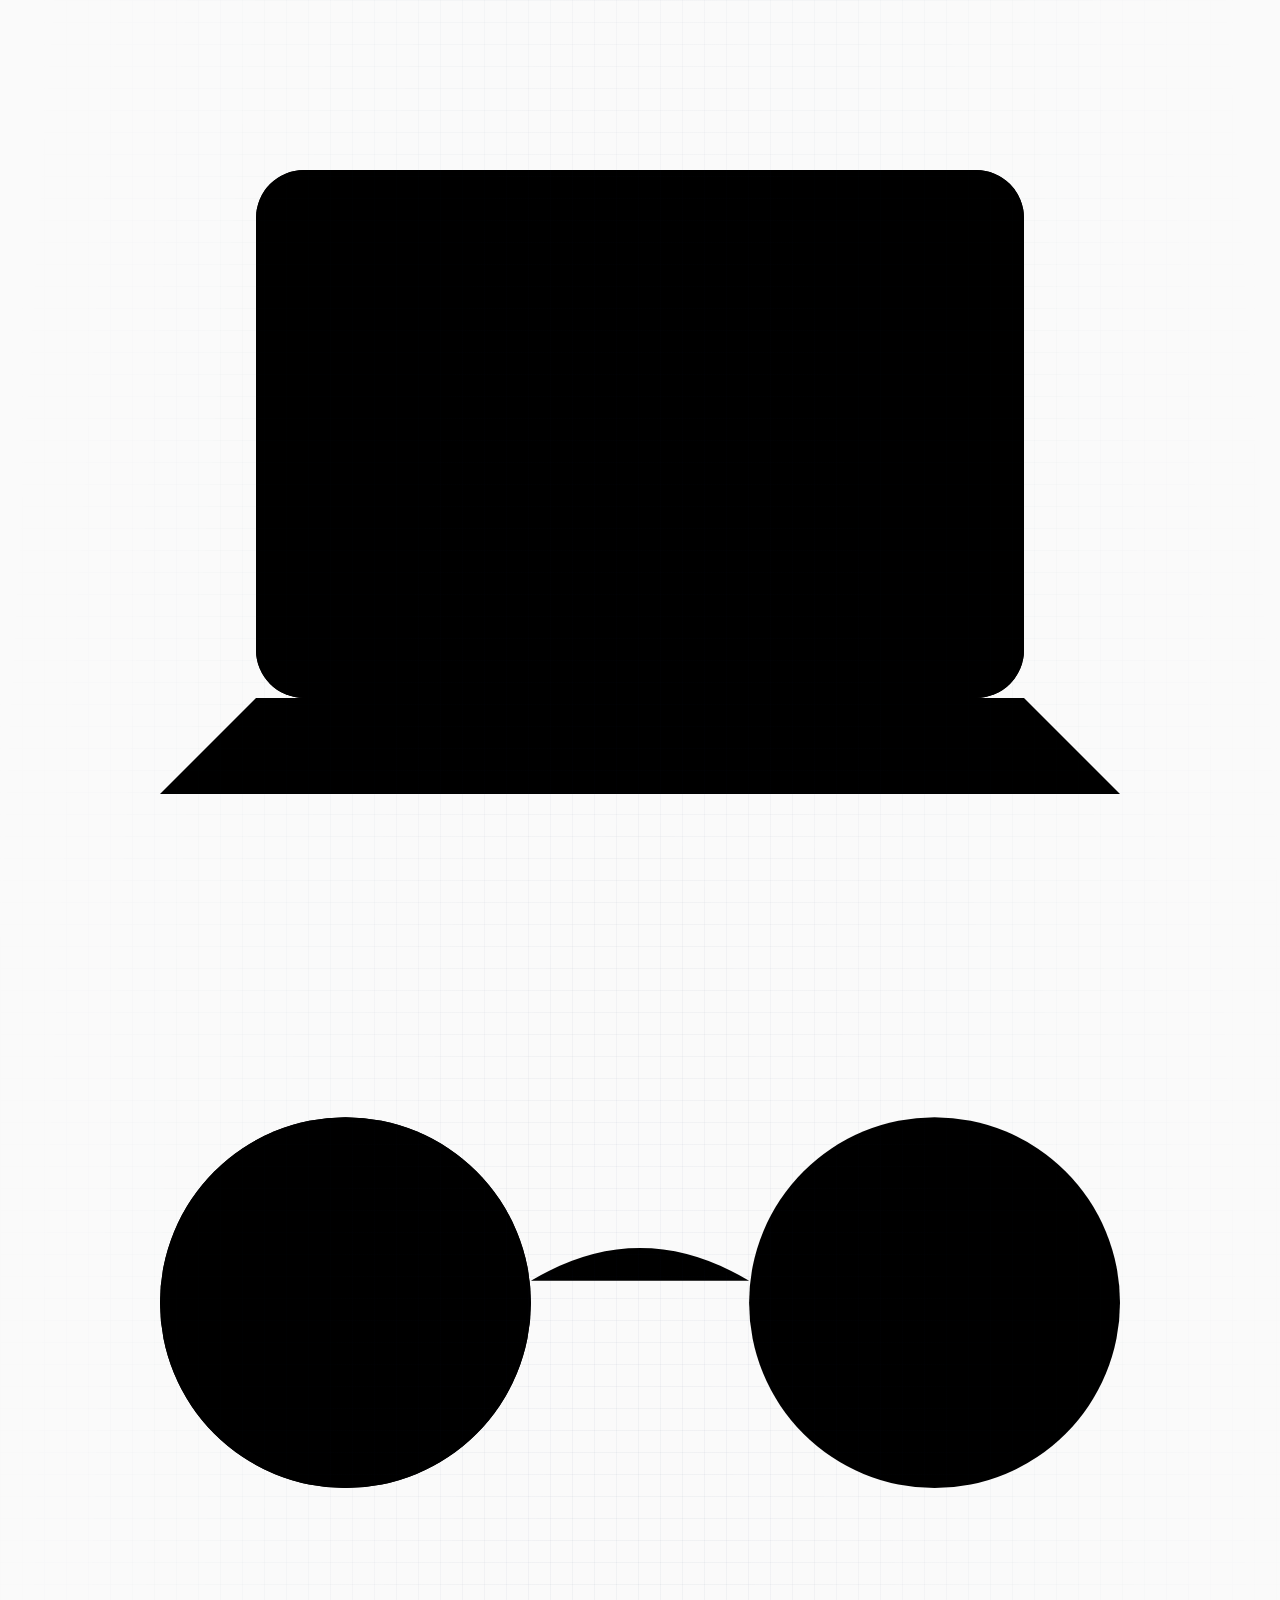
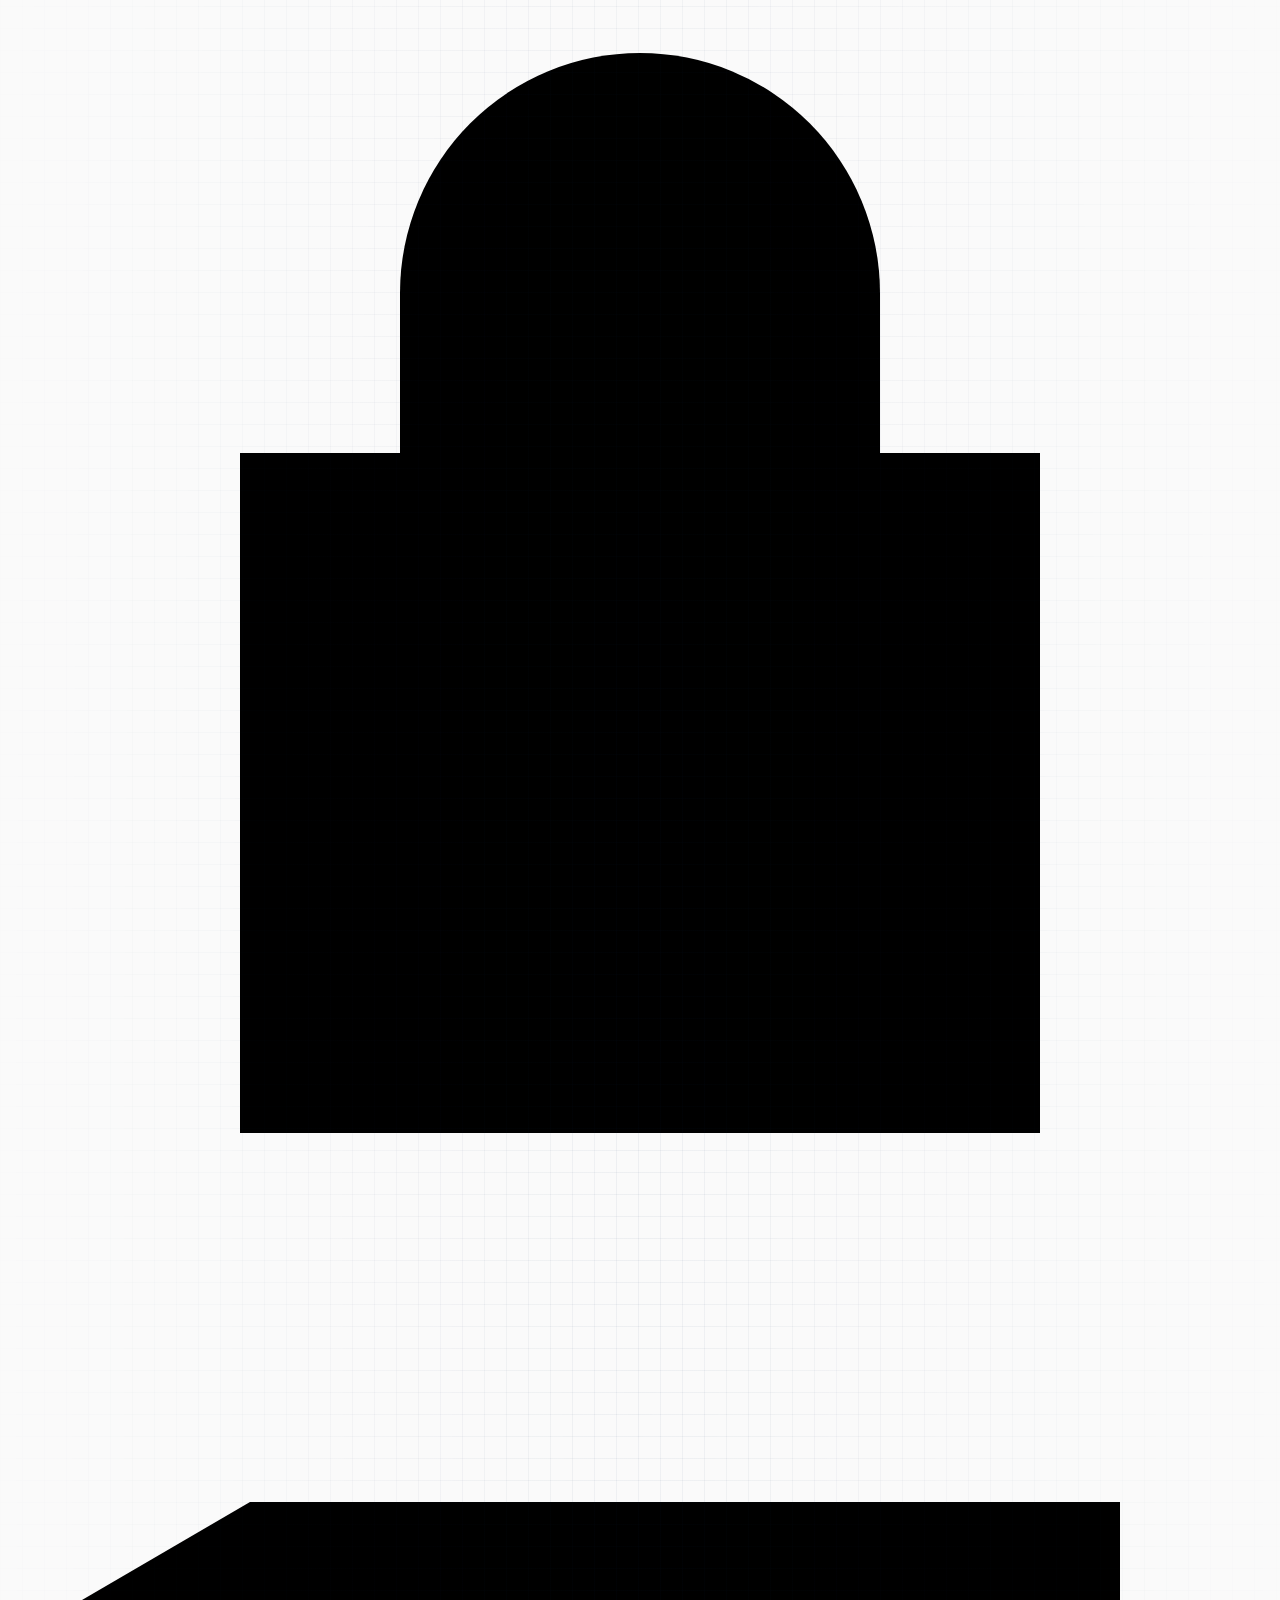
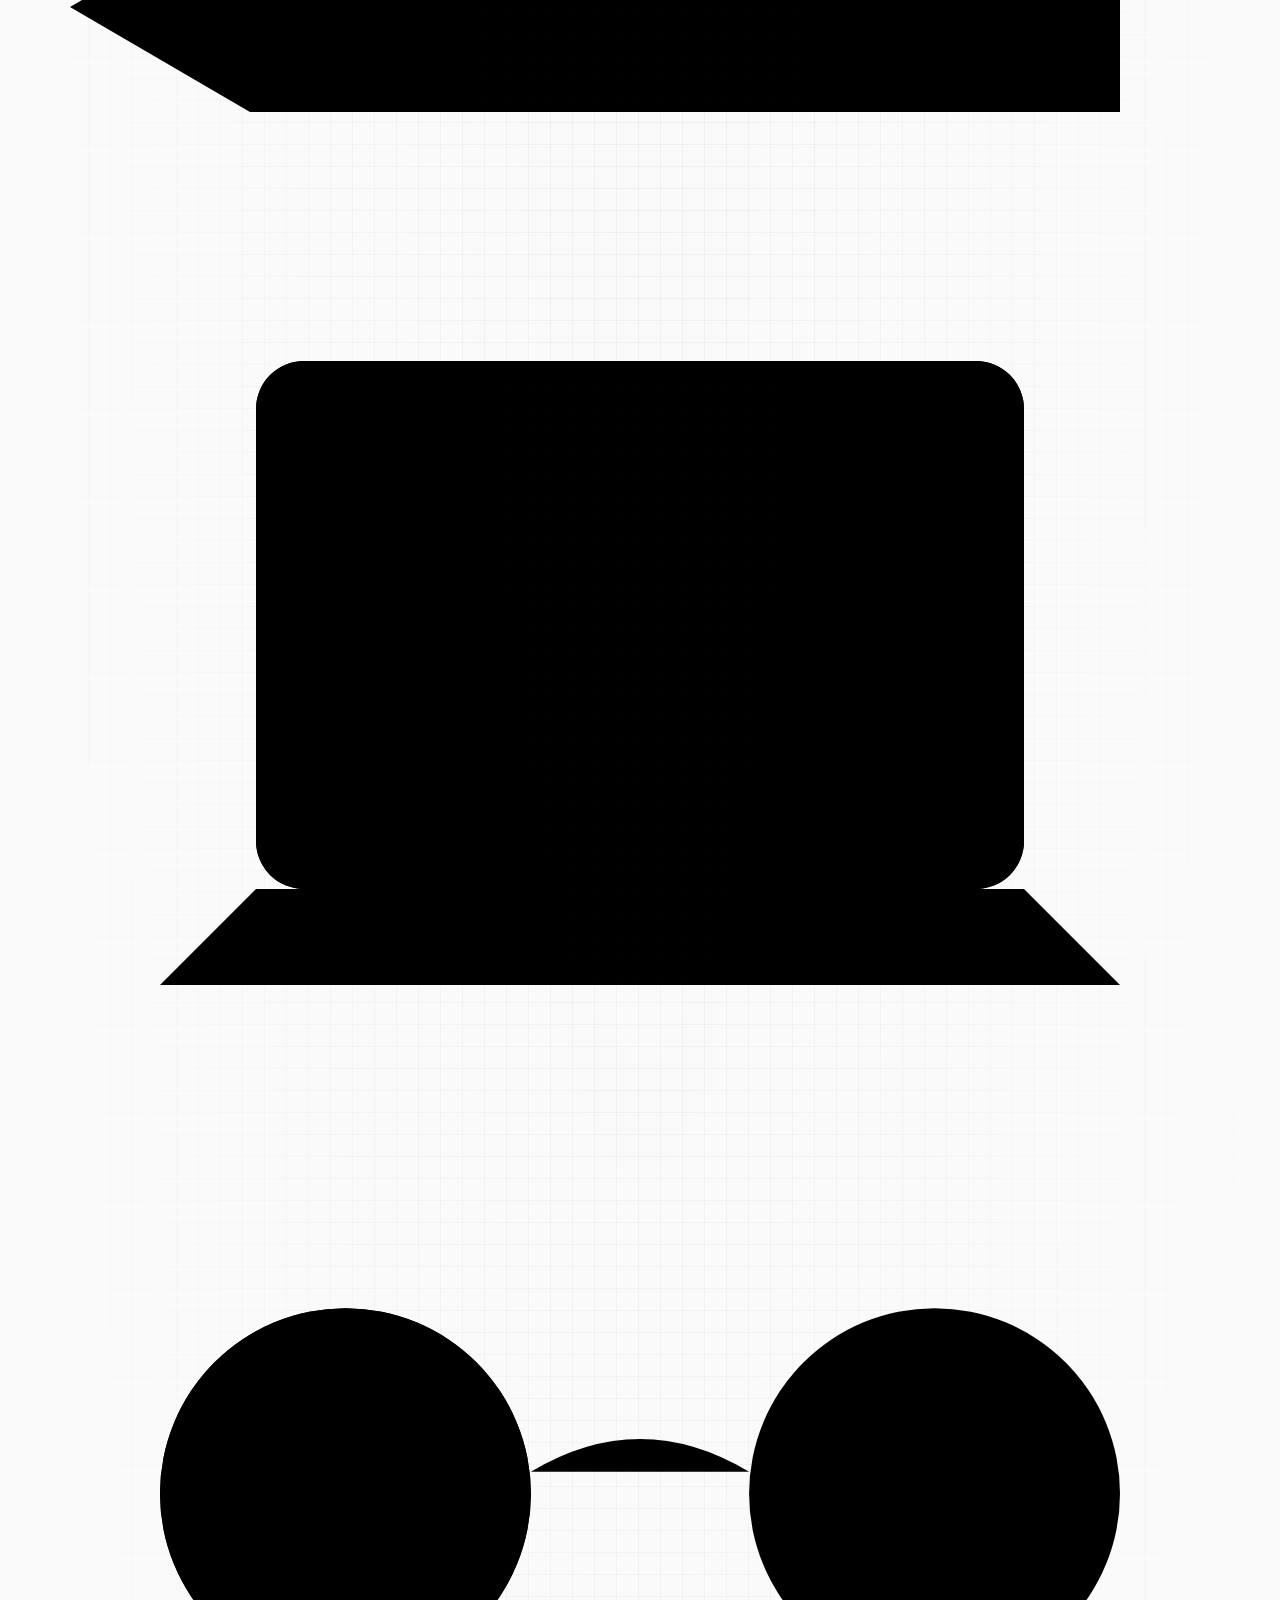
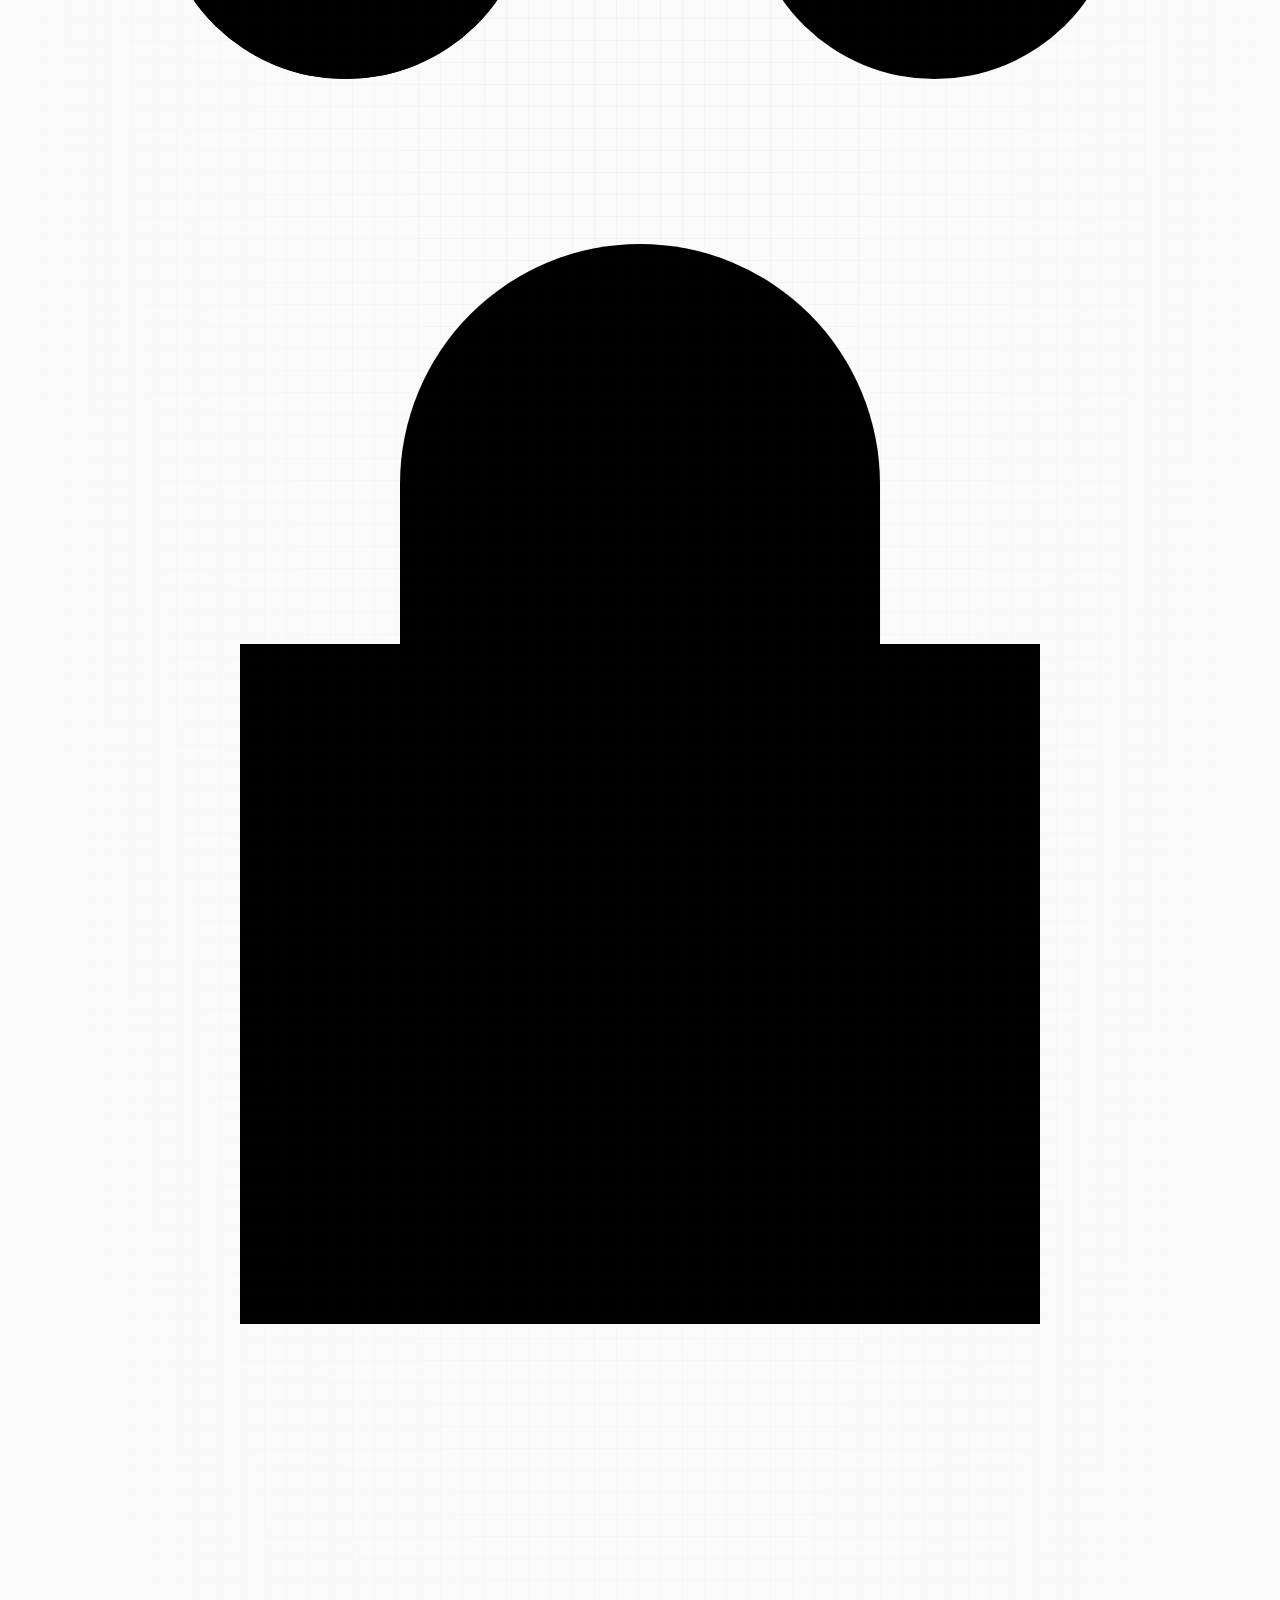
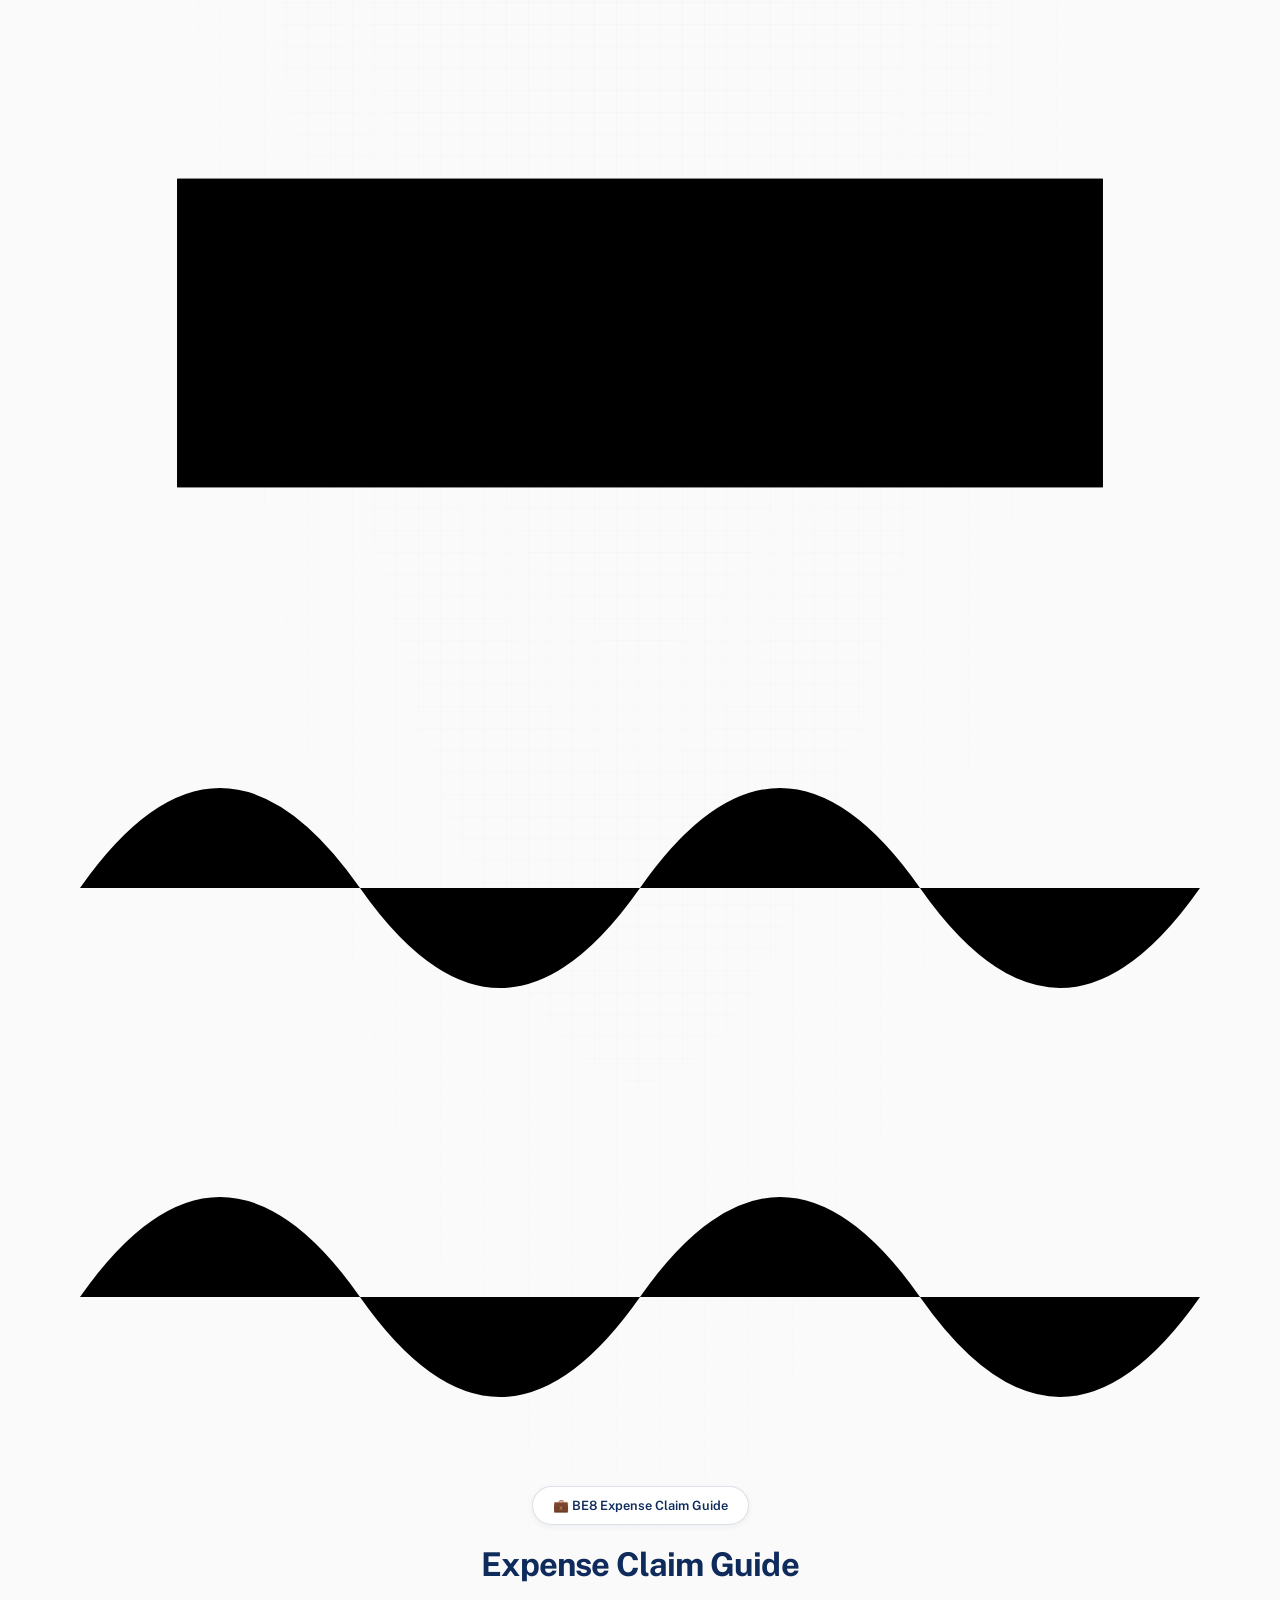
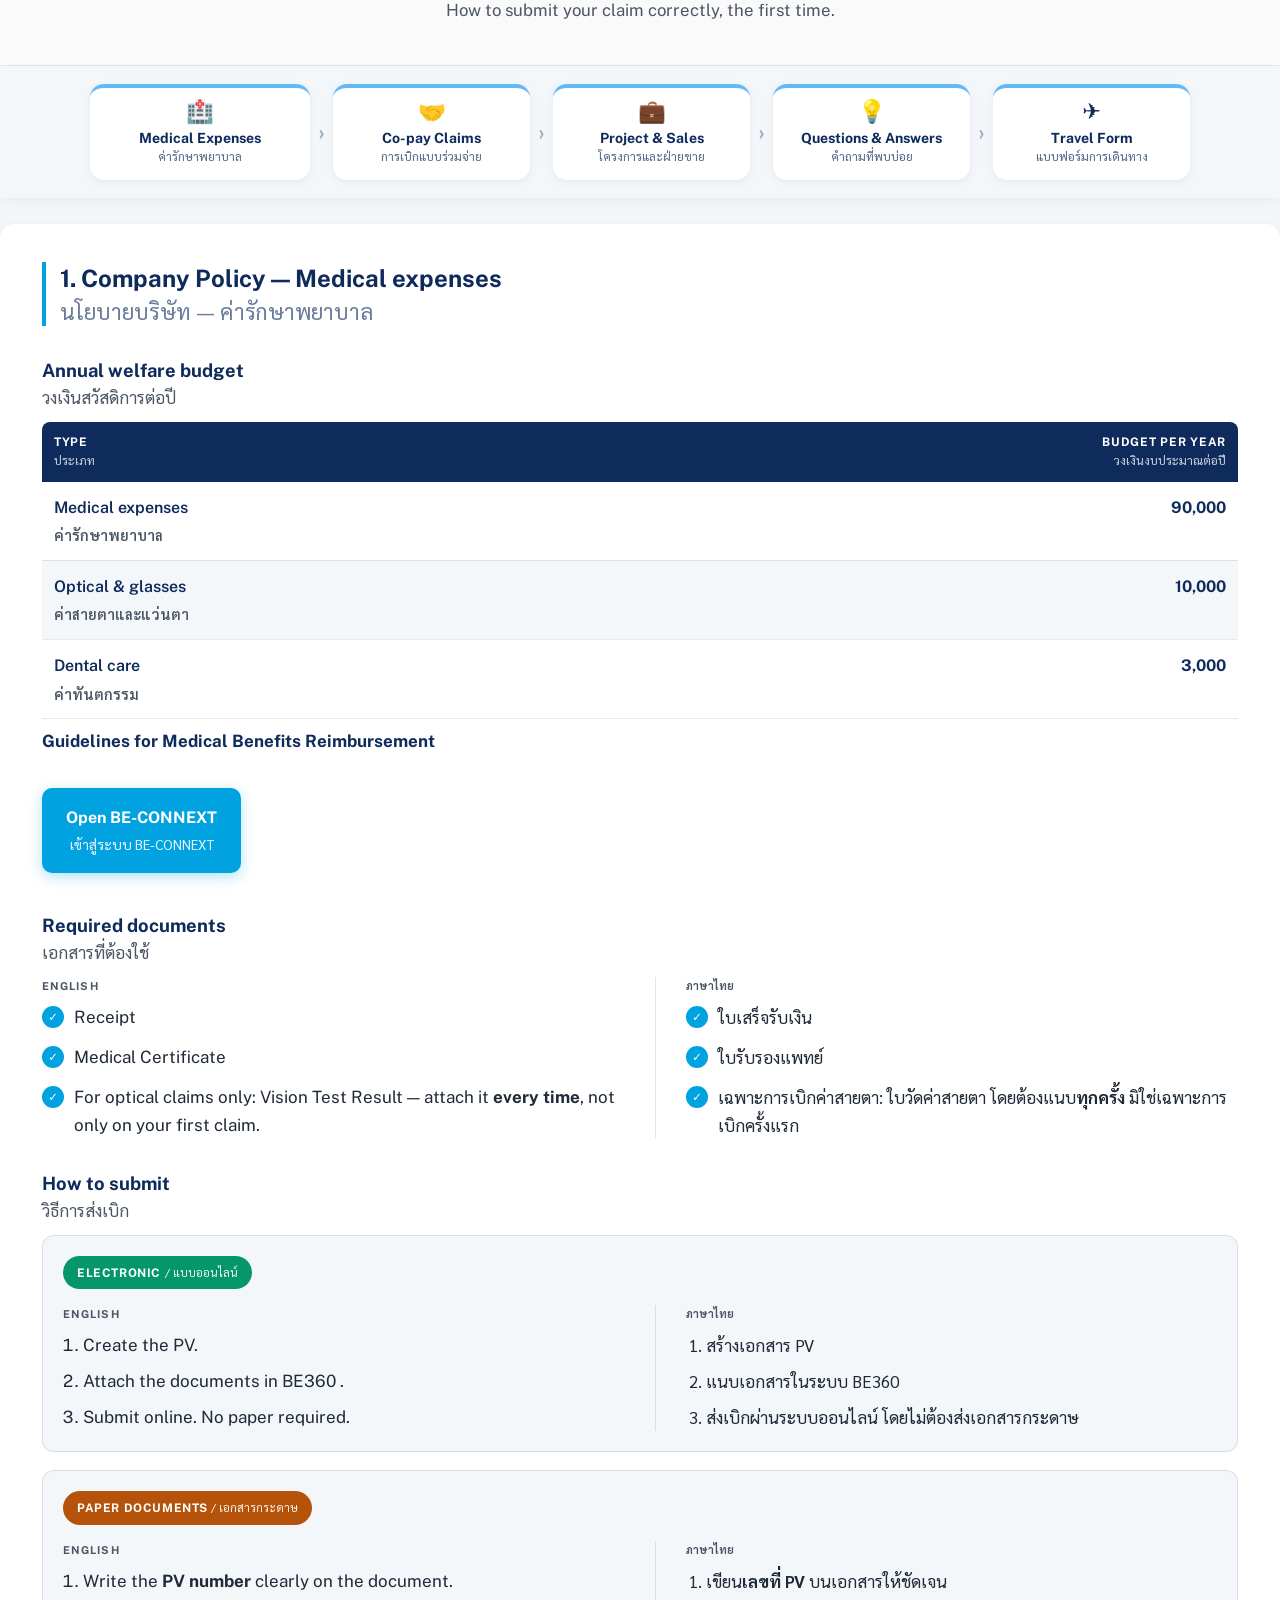
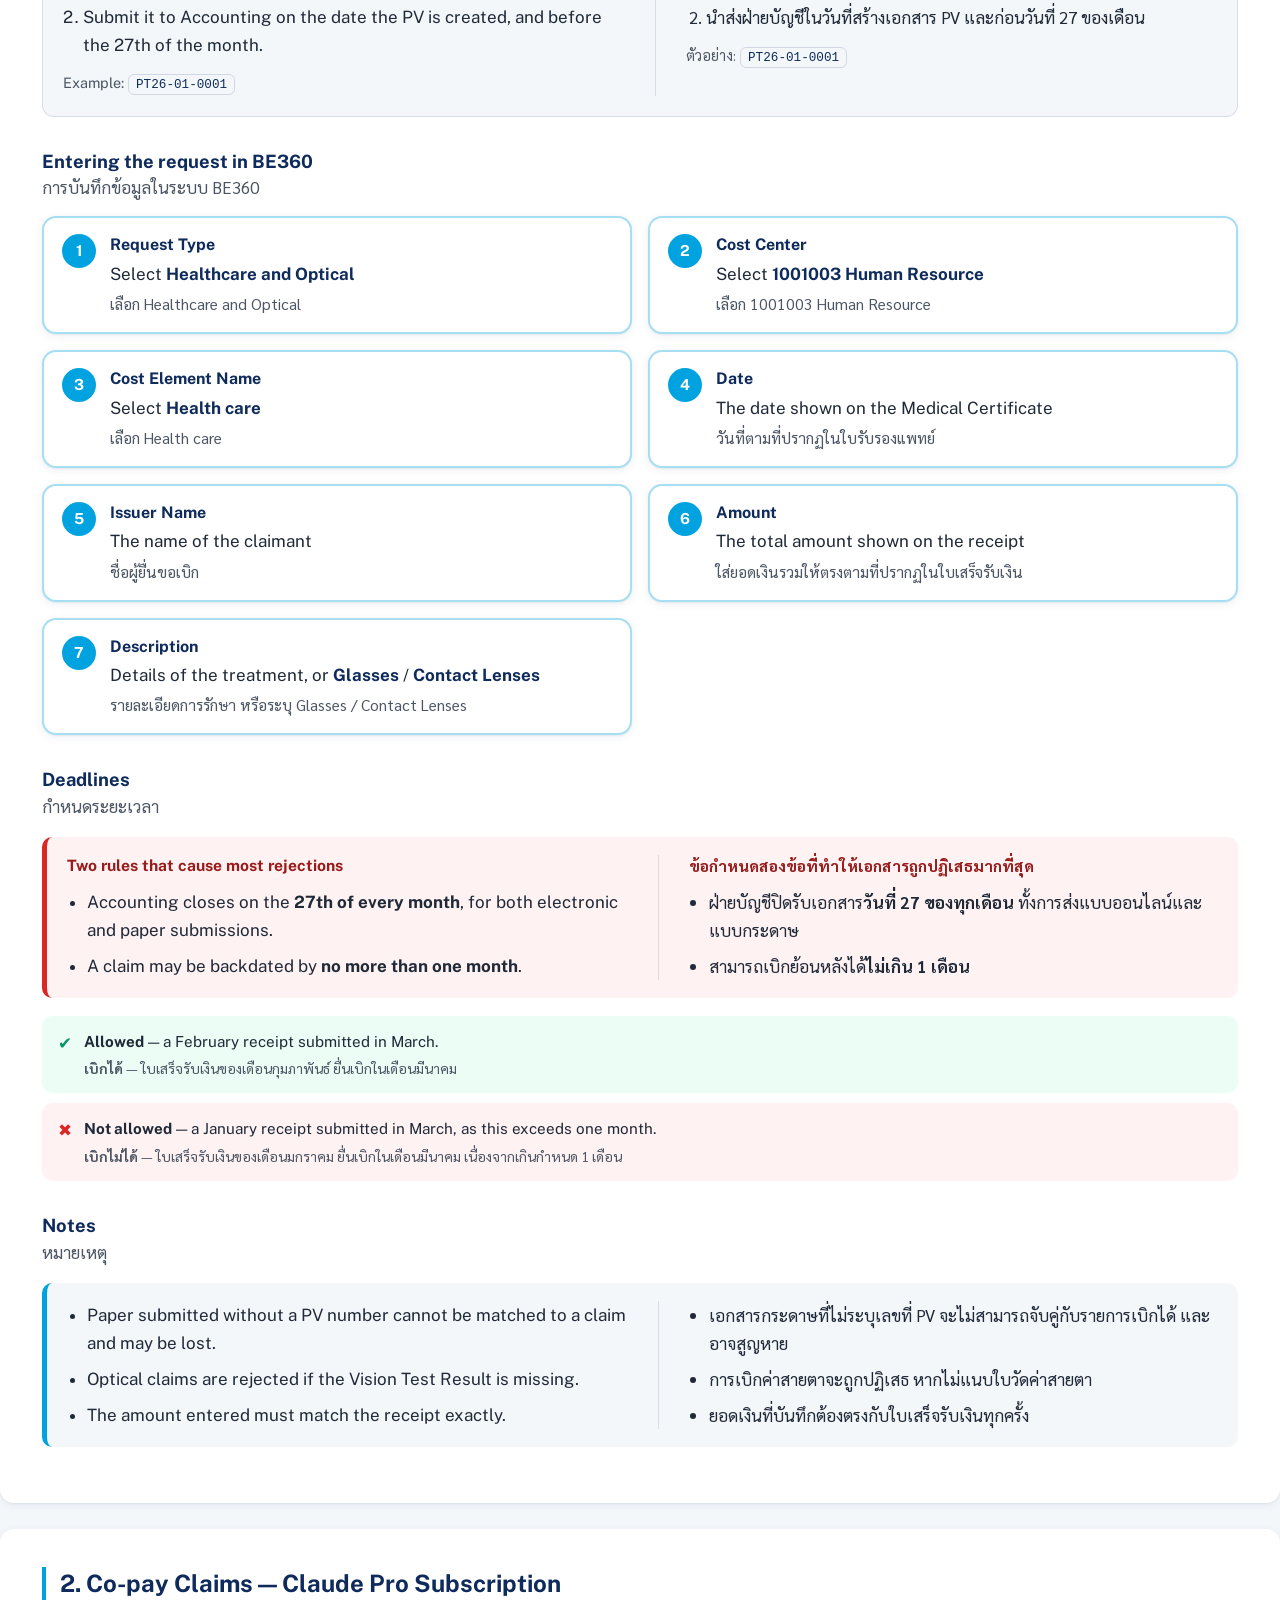
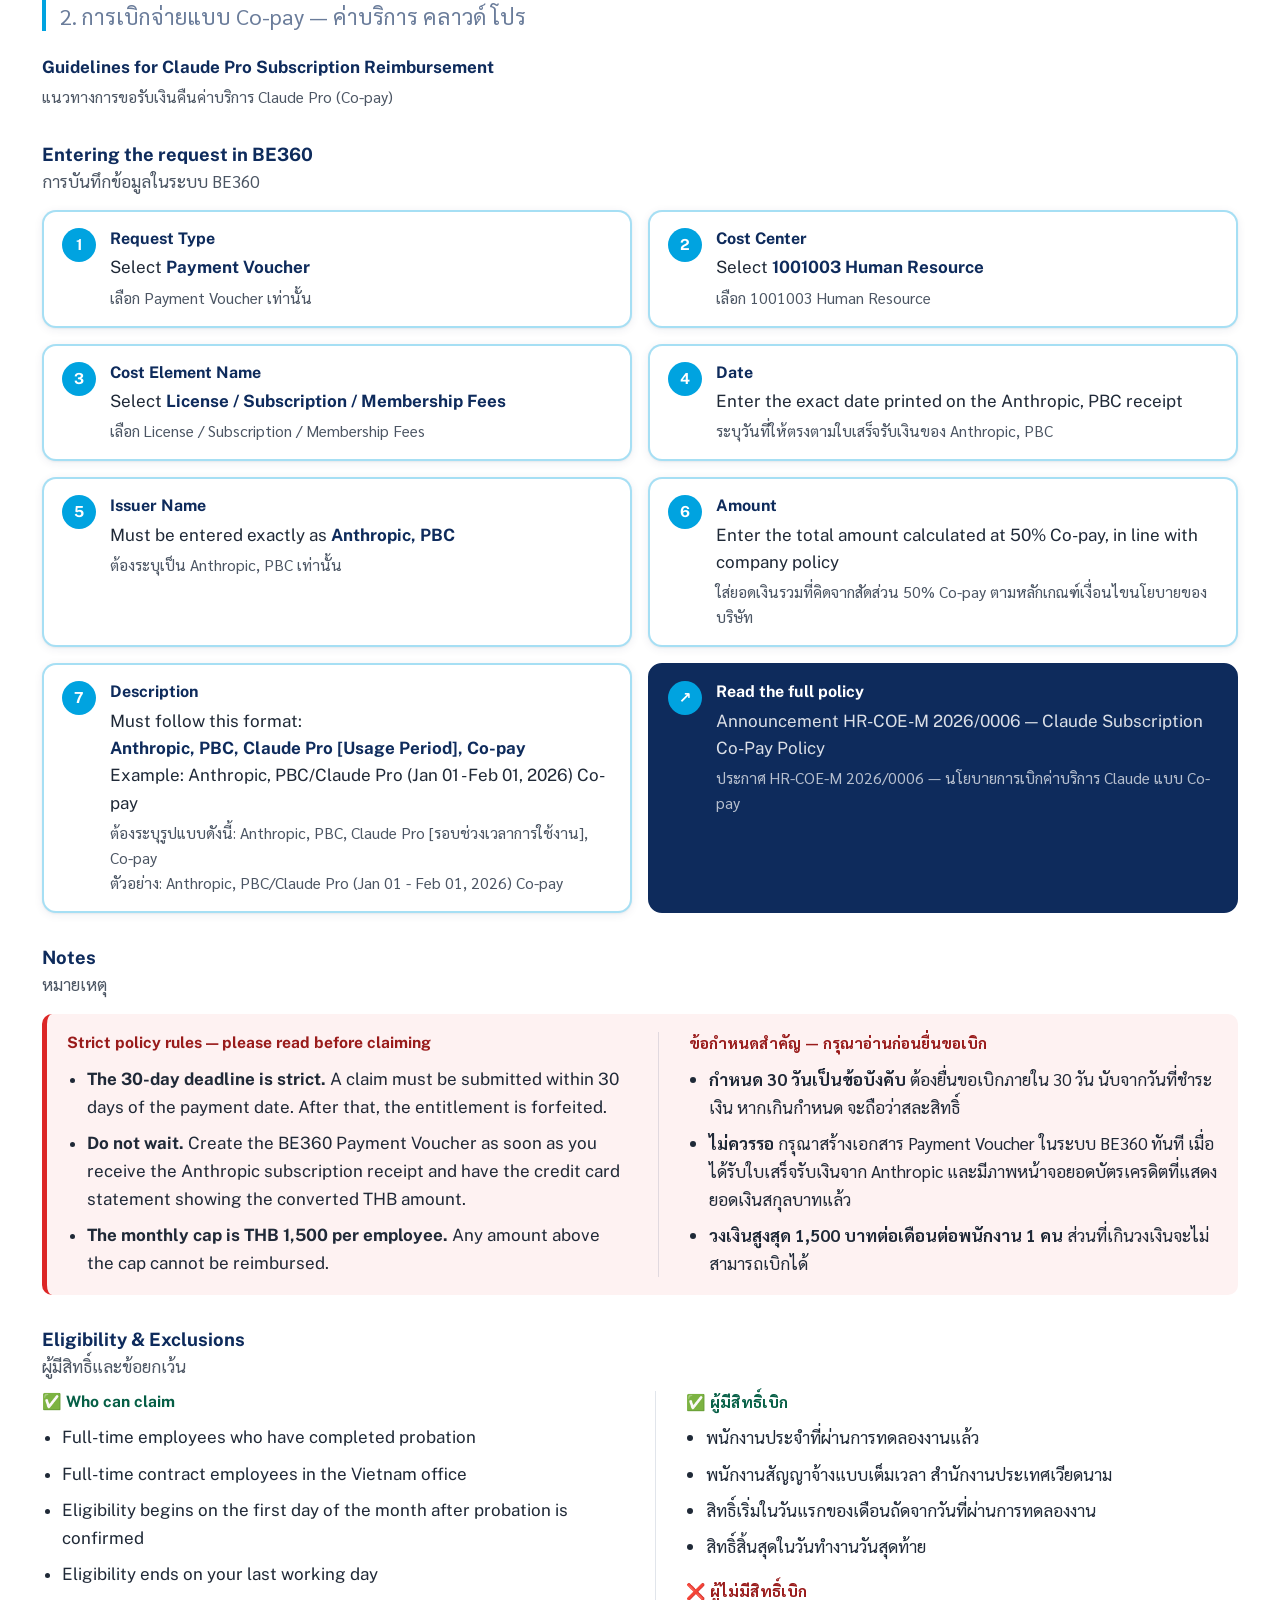
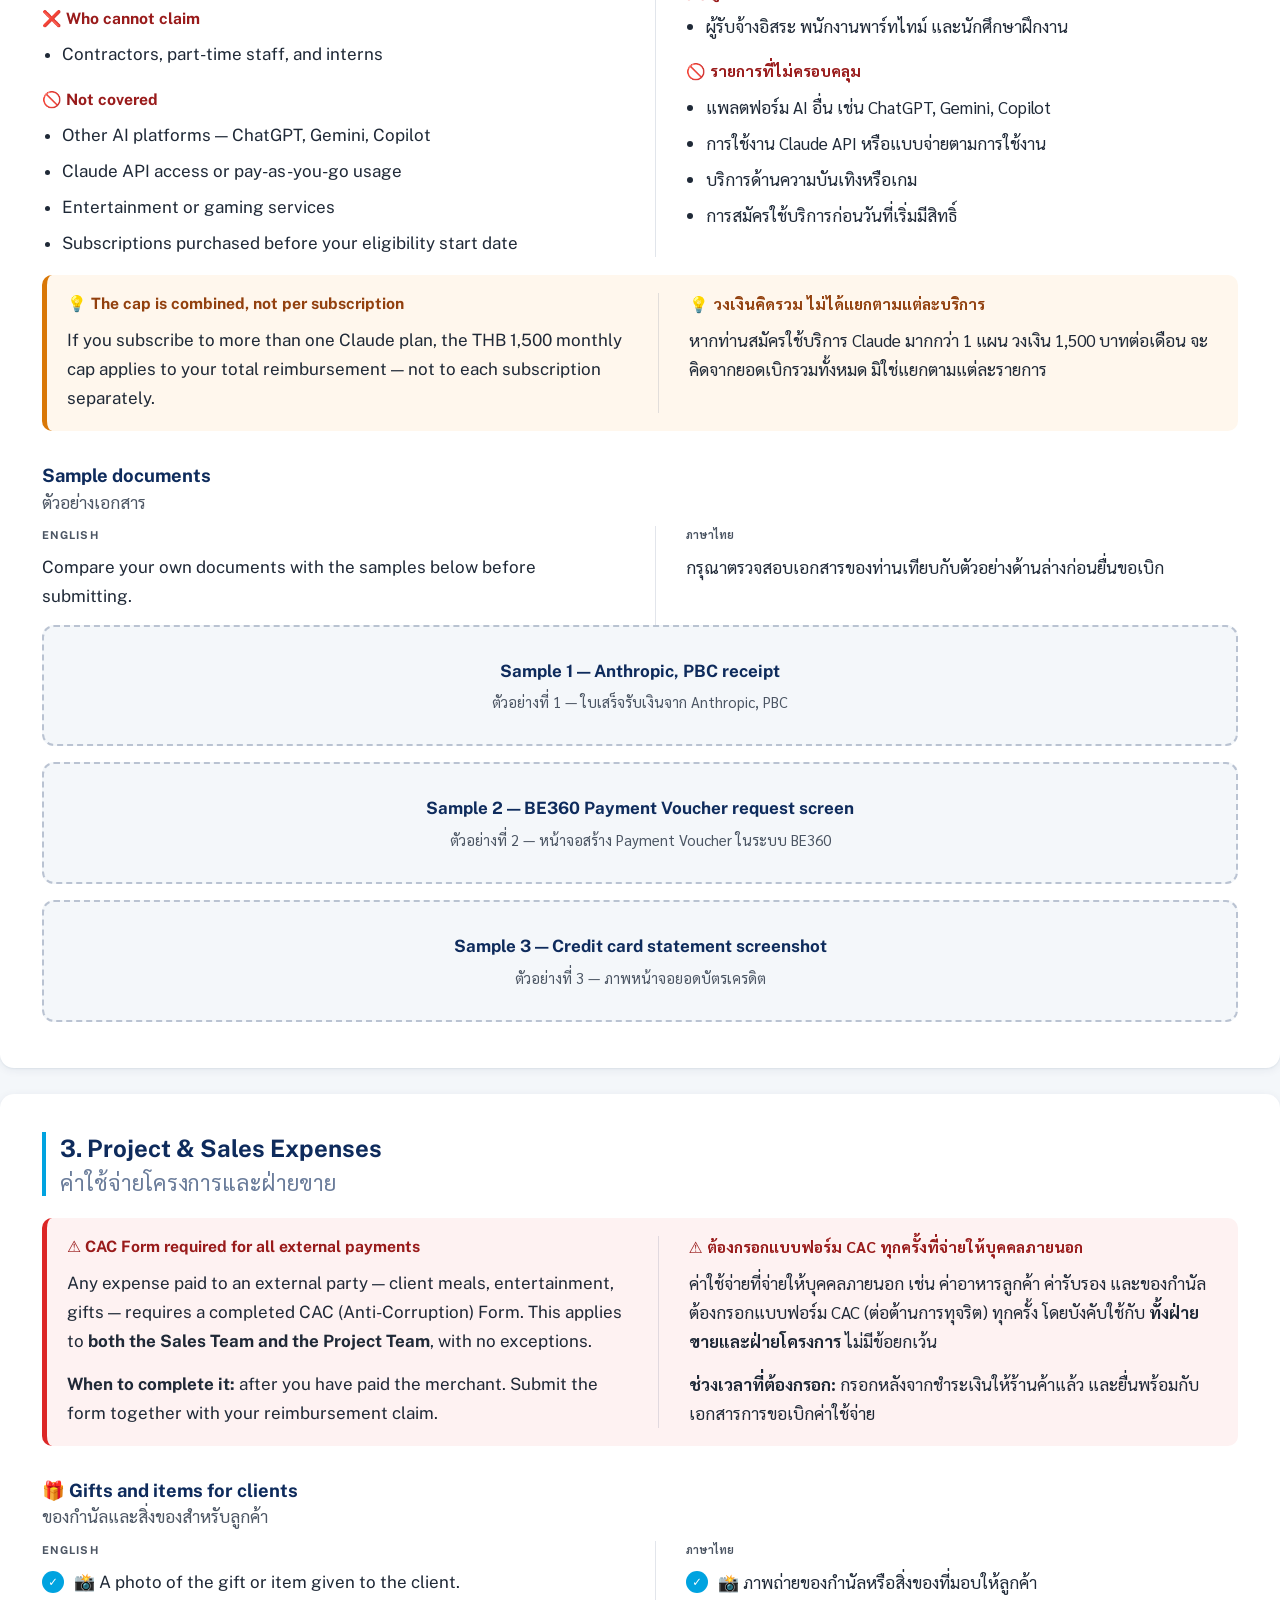
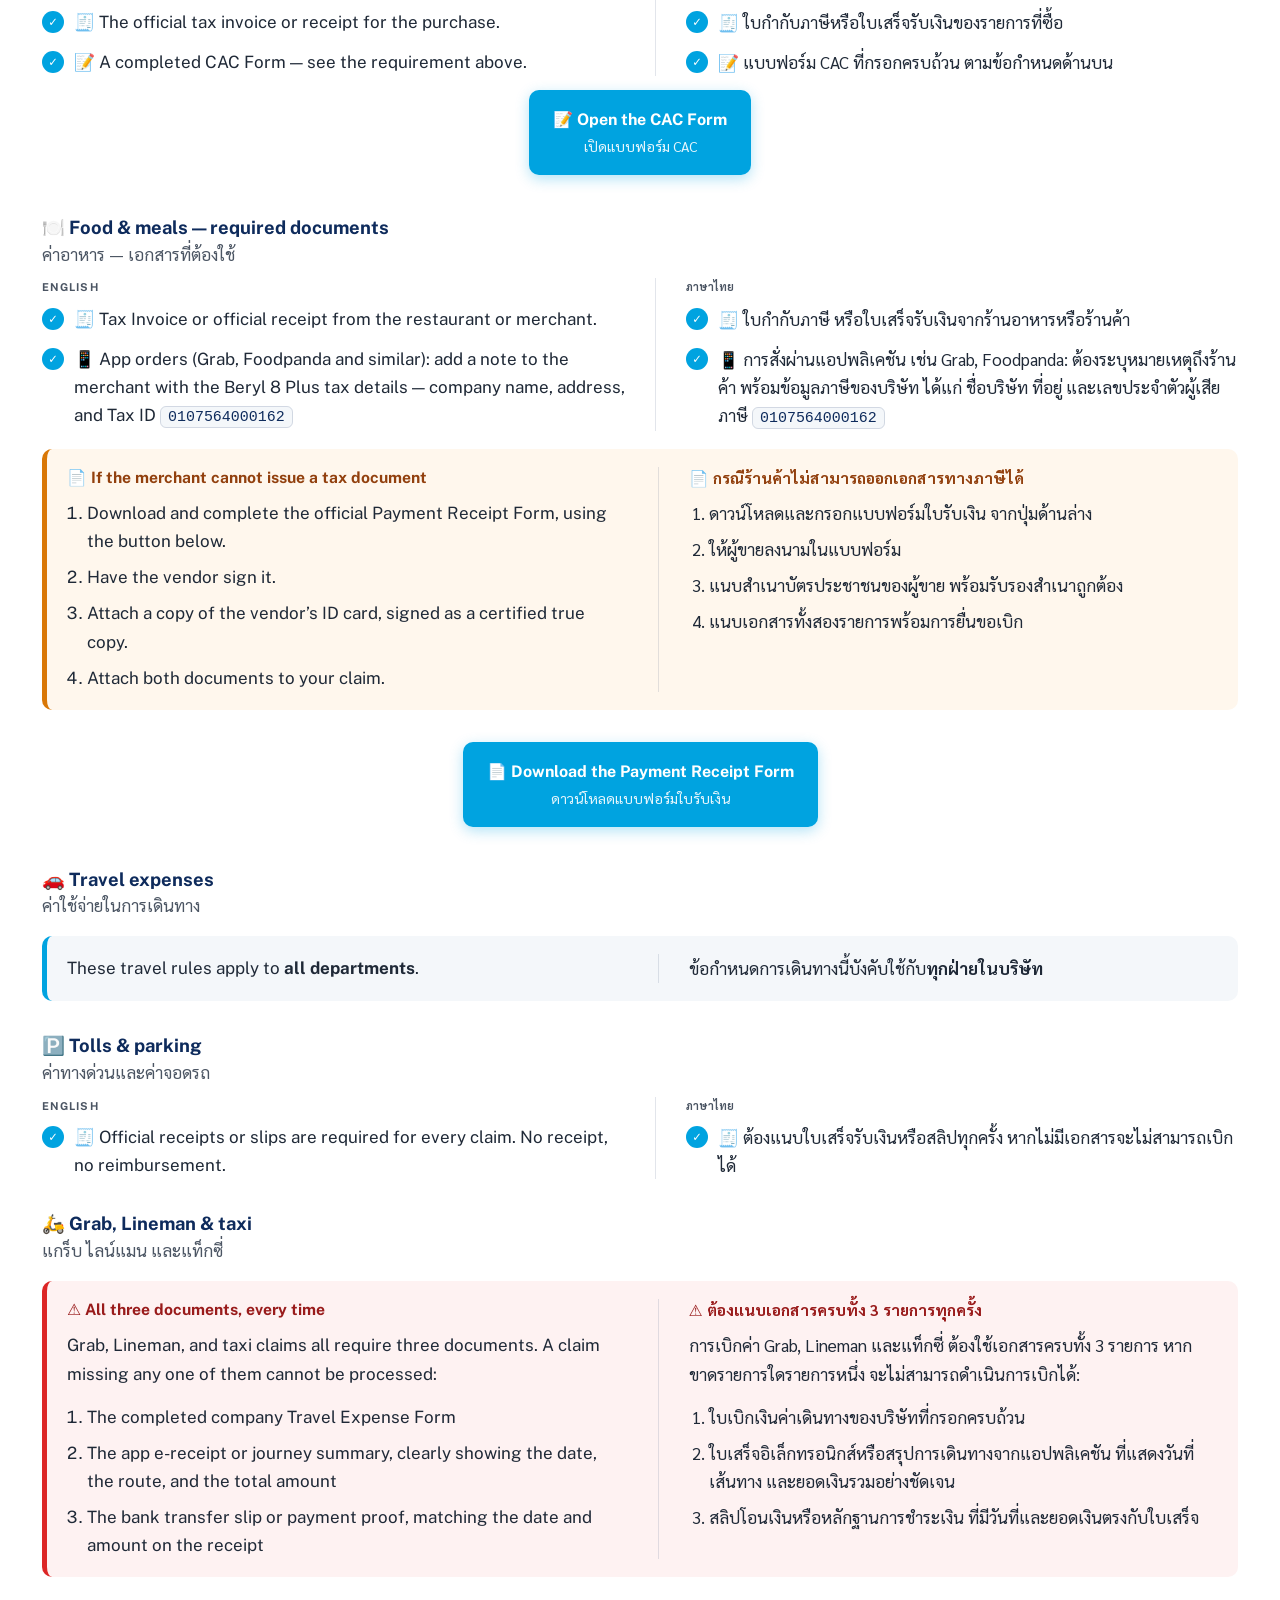
==== commit 2c748ac2: "Update index.html" ====
--- a/index.html
+++ b/index.html
@@ -18,53 +18,84 @@
 <body>
 
   <!-- ===== TOP OF PAGE ===== -->
- <header>
+<header>
+
+    <!-- Decorative doodles. Hidden on phones, ignored by screen readers. -->
+    <div class="hd-doodles" aria-hidden="true">
+
+      <svg class="dd dd-laptop-l" viewBox="0 0 100 80">
+        <rect class="fill" x="18" y="10" width="64" height="44" rx="4"/>
+        <rect x="18" y="10" width="64" height="44" rx="4"/>
+        <path d="M10 62 h80 l-8 -8 h-64 z"/>
+        <path d="M30 22 l14 22 M40 22 l14 22"/>
+      </svg>
+
+      <svg class="dd dd-glasses-l" viewBox="0 0 110 50">
+        <circle class="fill" cx="28" cy="26" r="17"/>
+        <circle cx="28" cy="26" r="17"/>
+        <circle cx="82" cy="26" r="17"/>
+        <path d="M45 24 q10 -6 20 0"/>
+        <path d="M11 20 l-9 -6 M99 20 l9 -6"/>
+      </svg>
+
+      <svg class="dd dd-clip-l" viewBox="0 0 60 70">
+        <path class="fill" d="M10 24 h40 v34 h-40 z"/>
+        <path d="M10 24 h40 v34 h-40 z"/>
+        <path d="M18 24 v-8 a12 12 0 0 1 24 0 v8"/>
+        <path d="M10 24 l14 12 M50 24 l-14 12"/>
+      </svg>
+
+      <svg class="dd dd-pencil-l" viewBox="0 0 80 30">
+        <path class="fill" d="M14 8 h50 v14 h-50 z"/>
+        <path d="M14 8 h50 v14 h-50 z"/>
+        <path d="M14 8 l-12 7 l12 7 z"/>
+        <path d="M64 8 h8 v14 h-8 z"/>
+      </svg>
+
+      <svg class="dd dd-laptop-r" viewBox="0 0 100 80">
+        <rect class="fill" x="18" y="10" width="64" height="44" rx="4"/>
+        <rect x="18" y="10" width="64" height="44" rx="4"/>
+        <path d="M10 62 h80 l-8 -8 h-64 z"/>
+        <path d="M30 22 l14 22 M40 22 l14 22"/>
+      </svg>
+
+      <svg class="dd dd-glasses-r" viewBox="0 0 110 50">
+        <circle class="fill" cx="28" cy="26" r="17"/>
+        <circle cx="28" cy="26" r="17"/>
+        <circle cx="82" cy="26" r="17"/>
+        <path d="M45 24 q10 -6 20 0"/>
+        <path d="M11 20 l-9 -6 M99 20 l9 -6"/>
+      </svg>
+
+      <svg class="dd dd-clip-r" viewBox="0 0 60 70">
+        <path class="fill" d="M10 24 h40 v34 h-40 z"/>
+        <path d="M10 24 h40 v34 h-40 z"/>
+        <path d="M18 24 v-8 a12 12 0 0 1 24 0 v8"/>
+        <path d="M10 24 l14 12 M50 24 l-14 12"/>
+      </svg>
+
+      <svg class="dd dd-eraser-r" viewBox="0 0 70 40">
+        <path class="fill" d="M8 12 h54 v18 h-54 z"/>
+        <path d="M8 12 h54 v18 h-54 z"/>
+        <path d="M30 12 v18"/>
+      </svg>
+
+      <svg class="dd dd-squiggle-l" viewBox="0 0 120 40">
+        <path d="M4 22 q14 -20 28 0 t28 0 t28 0 t28 0"/>
+      </svg>
+
+      <svg class="dd dd-squiggle-r" viewBox="0 0 120 40">
+        <path d="M4 22 q14 -20 28 0 t28 0 t28 0 t28 0"/>
+      </svg>
+
+    </div>
+
     <div class="hd-wrap">
-
       <span class="hd-badge">💼 BE8 Expense Claim Guide</span>
-
       <h1>Expense Claim Guide</h1>
       <p>How to submit your claim correctly, the first time.</p>
-
-      <div class="hd-cards">
-
-        <div class="hd-card">
-          <svg viewBox="0 0 120 90" aria-hidden="true">
-            <rect class="fill" x="16" y="42" width="34" height="30" rx="3"/>
-            <rect x="16" y="42" width="34" height="30" rx="3"/>
-            <path d="M16 52 h34"/>
-            <rect x="58" y="30" width="46" height="42" rx="4"/>
-            <path d="M58 42 h46"/>
-            <path d="M68 54 h26 M68 62 h18"/>
-          </svg>
-          <span class="hd-card-txt">Submit the right documents</span>
-        </div>
-
-        <div class="hd-card">
-          <svg viewBox="0 0 120 90" aria-hidden="true">
-            <circle class="fill" cx="38" cy="40" r="17"/>
-            <circle cx="38" cy="40" r="17"/>
-            <path d="M50 52 l20 20"/>
-            <rect x="74" y="26" width="32" height="40" rx="4"/>
-            <path d="M82 38 h16 M82 48 h16 M82 58 h10"/>
-          </svg>
-          <span class="hd-card-txt">Check before you claim</span>
-        </div>
-
-        <div class="hd-card">
-          <svg viewBox="0 0 120 90" aria-hidden="true">
-            <circle class="fill" cx="60" cy="45" r="24"/>
-            <circle cx="60" cy="45" r="24"/>
-            <path d="M49 46 l8 9 l15 -19"/>
-            <path d="M18 30 h10 M23 25 v10"/>
-            <path d="M96 58 h10 M101 53 v10"/>
-          </svg>
-          <span class="hd-card-txt">Approved the first time</span>
-        </div>
-
-      </div>
-
-    </div>
+    </div>
+
   </header>
 
   <!-- ===== MENU ===== -->
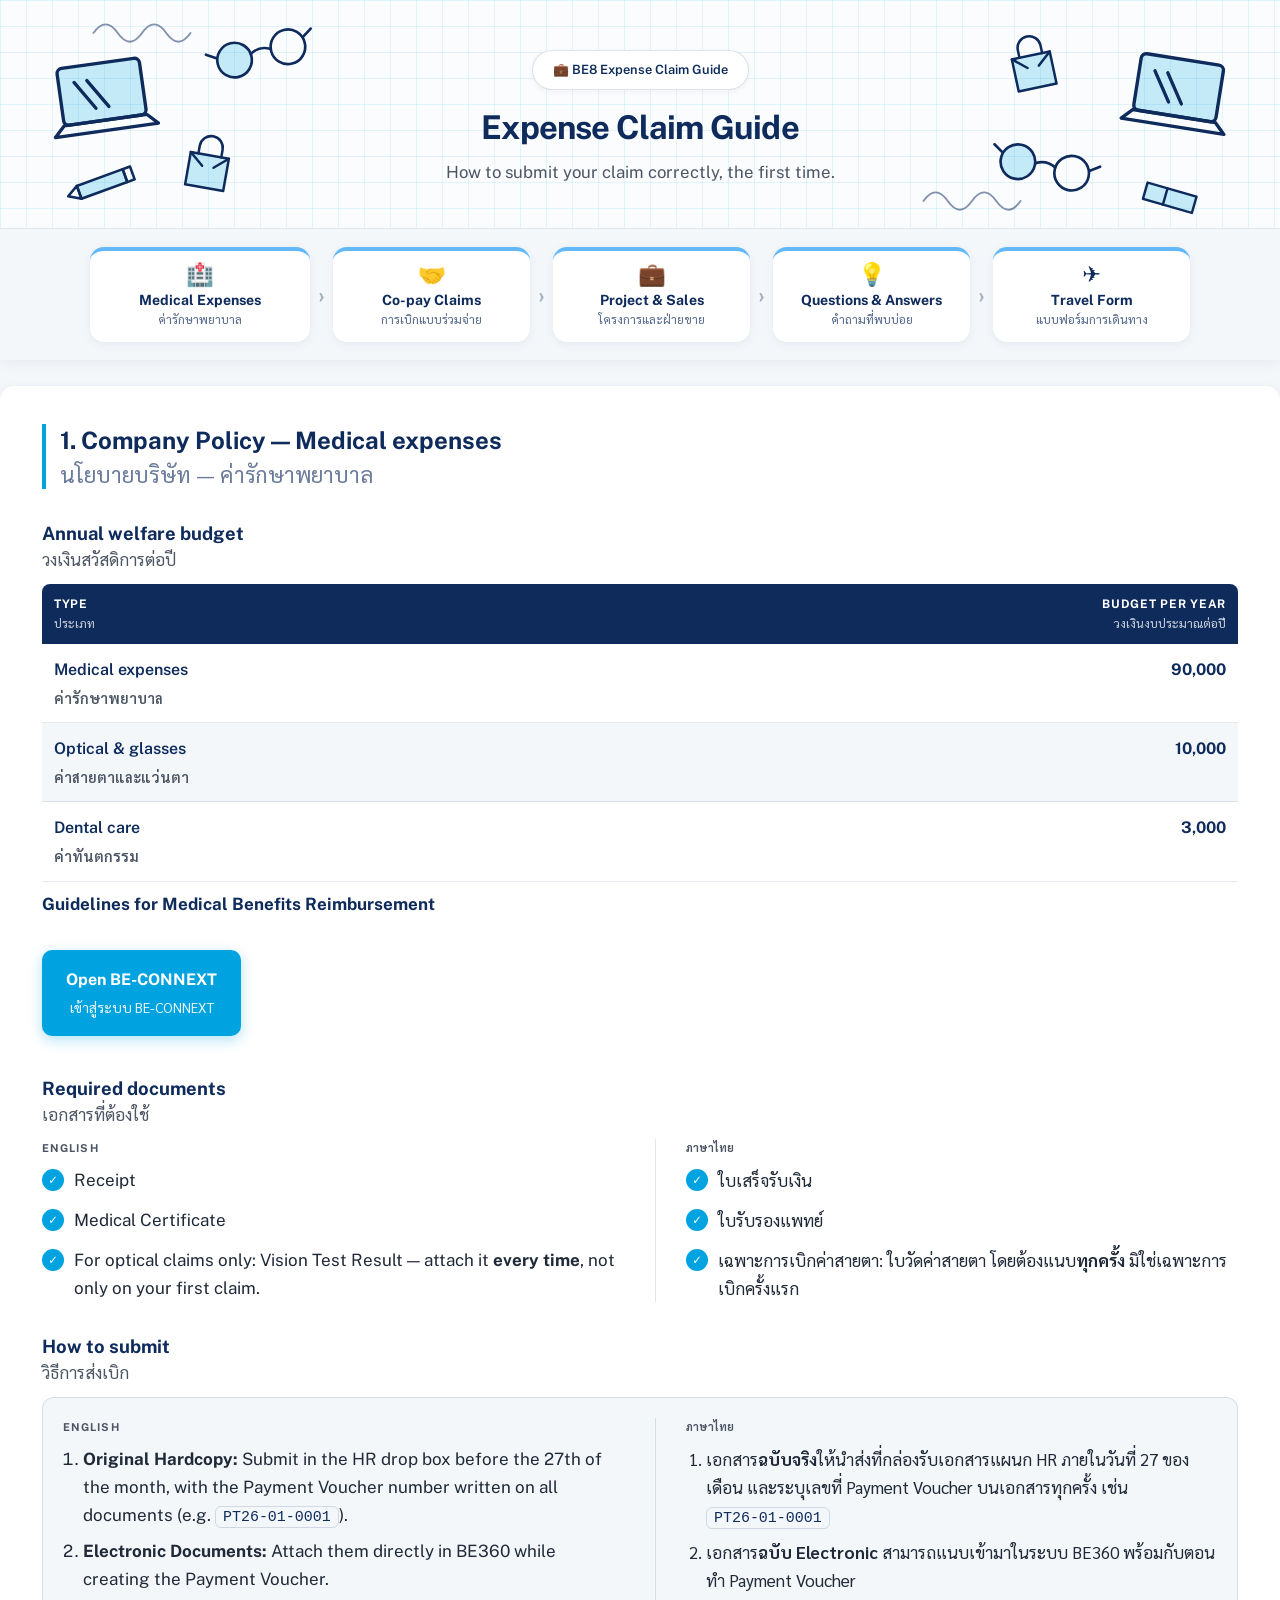
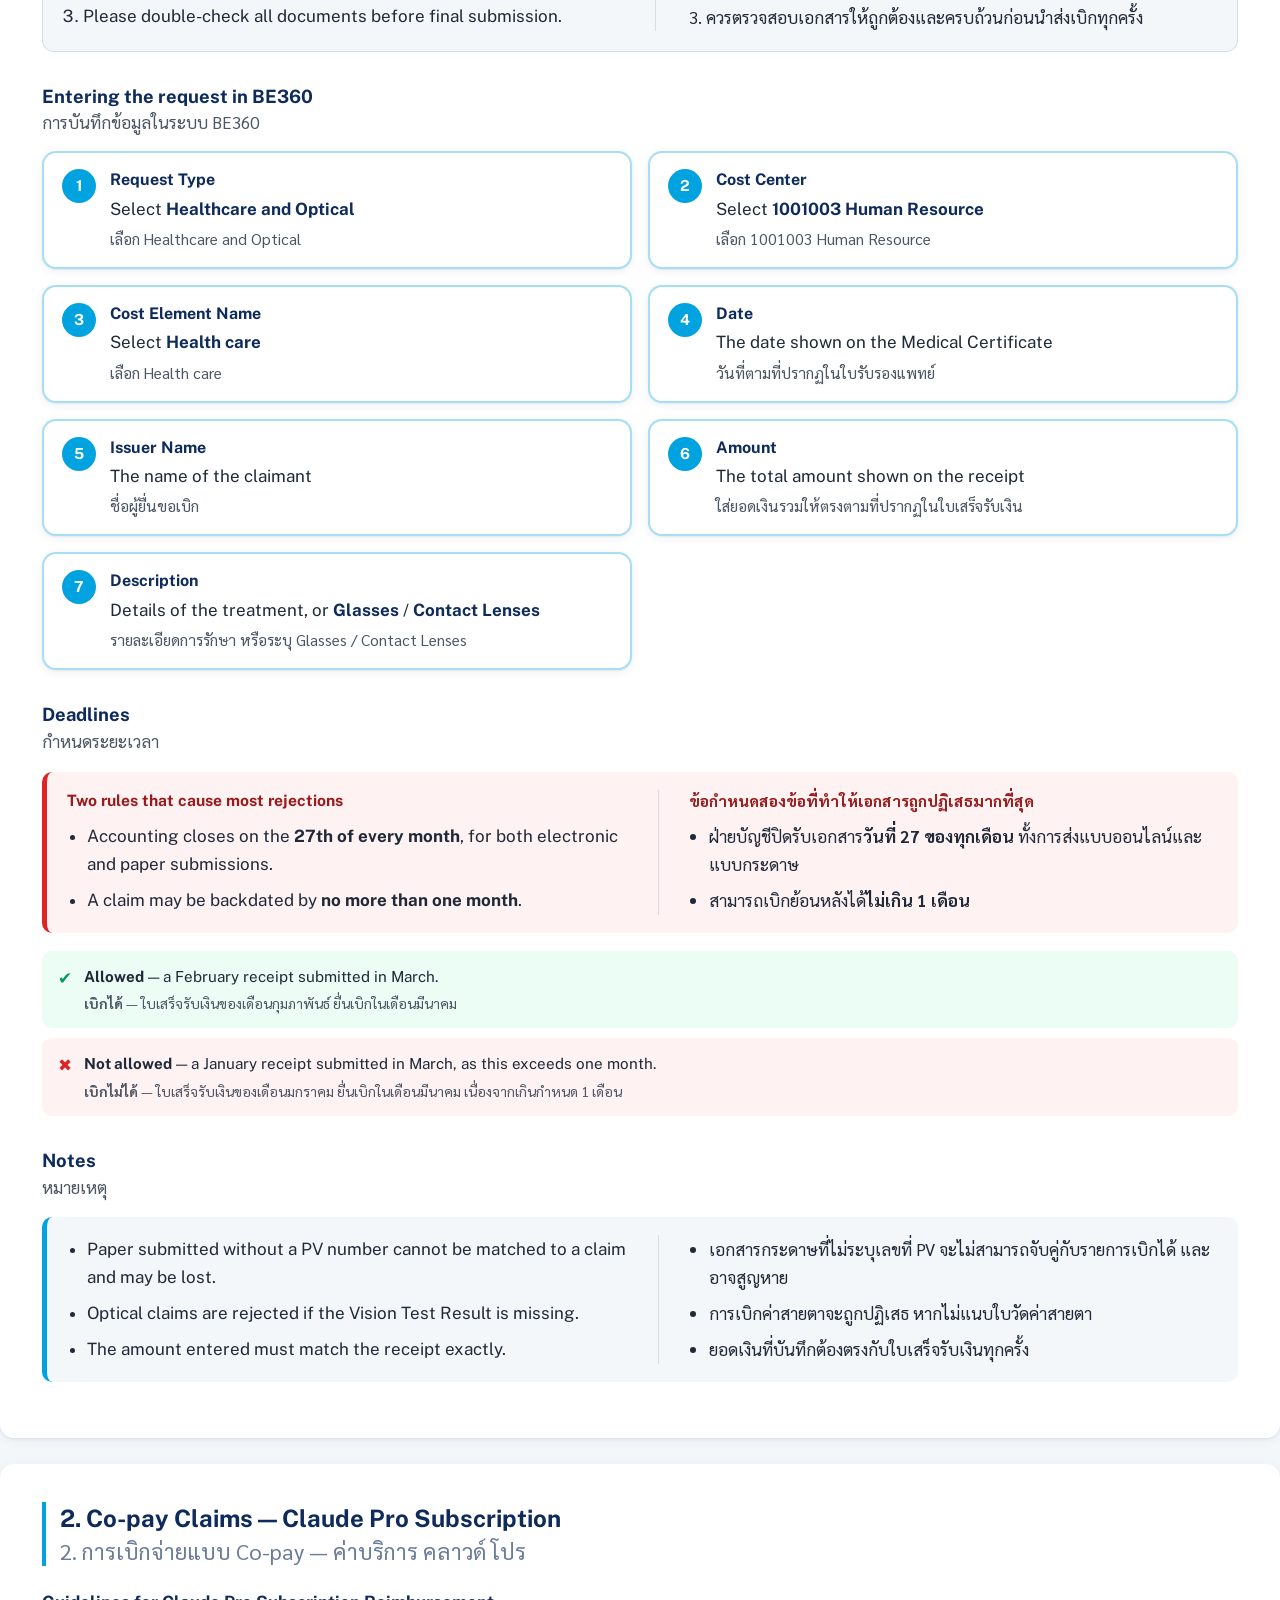
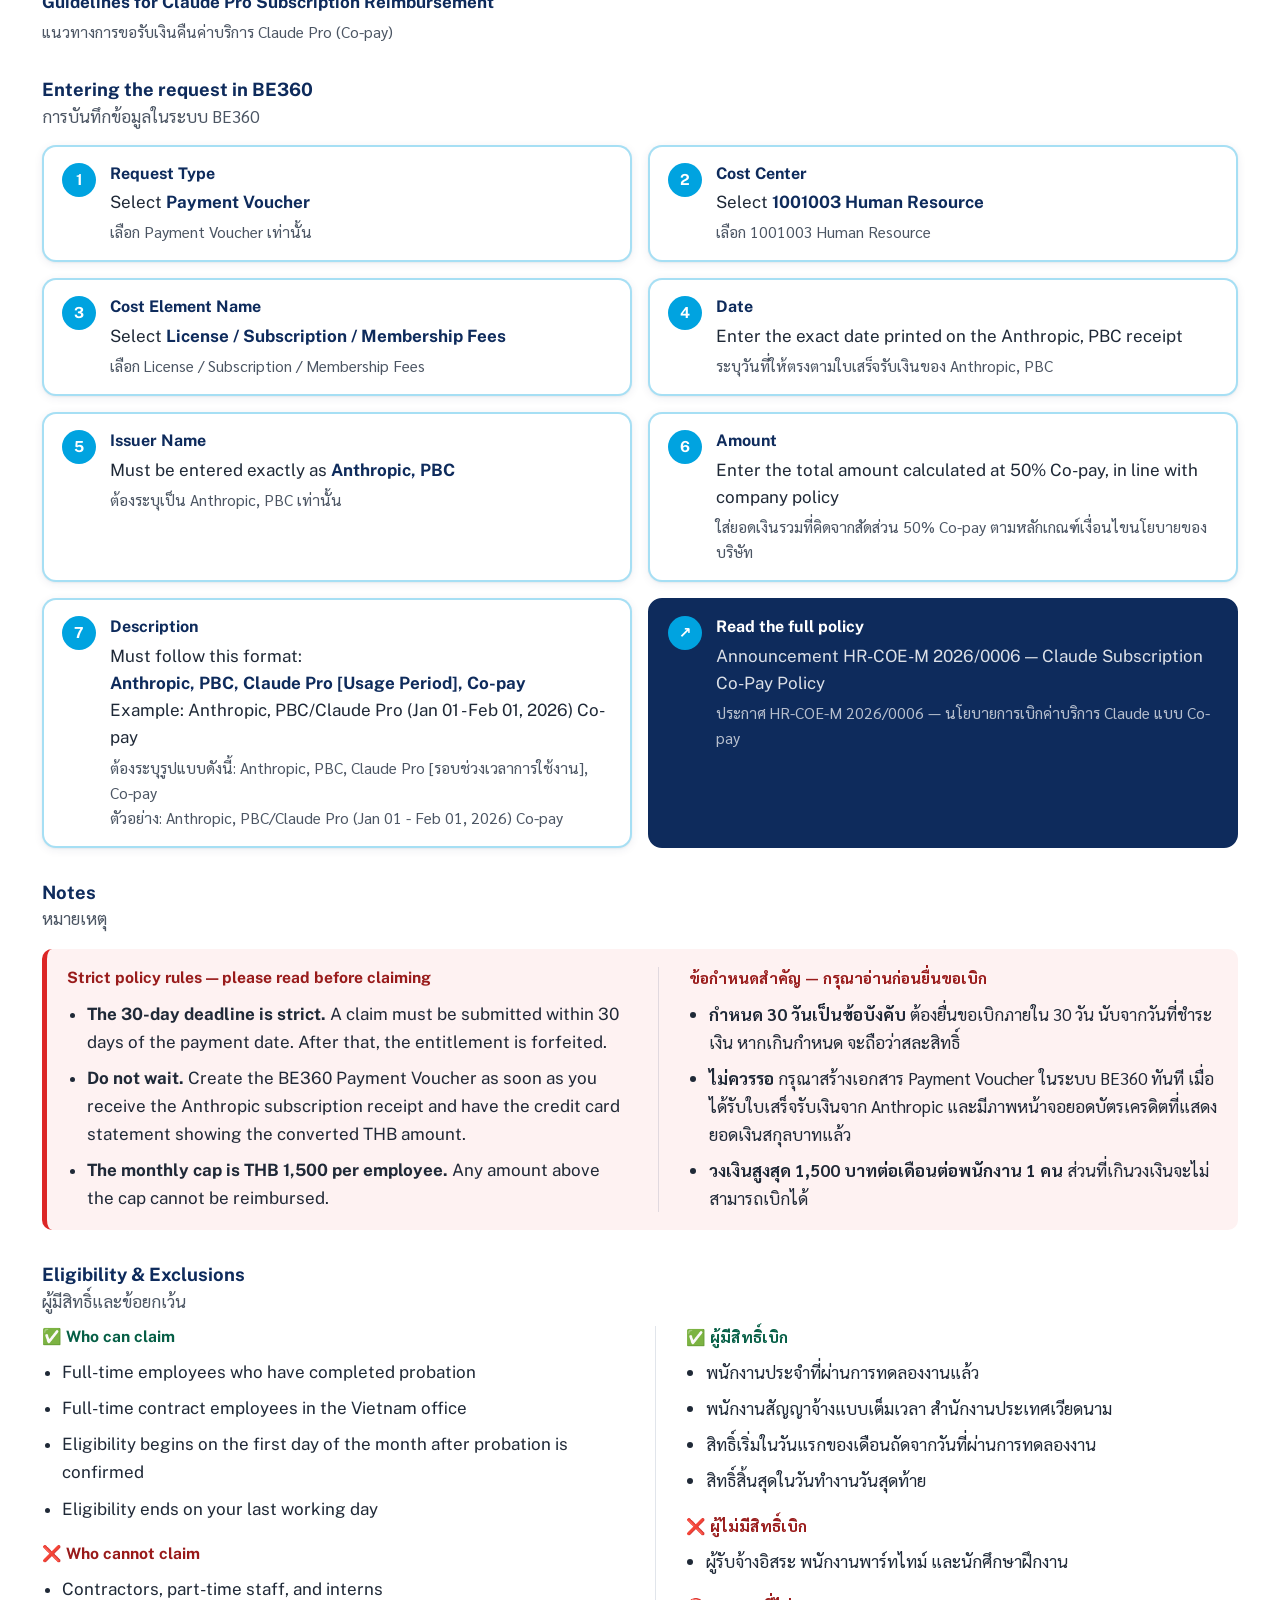
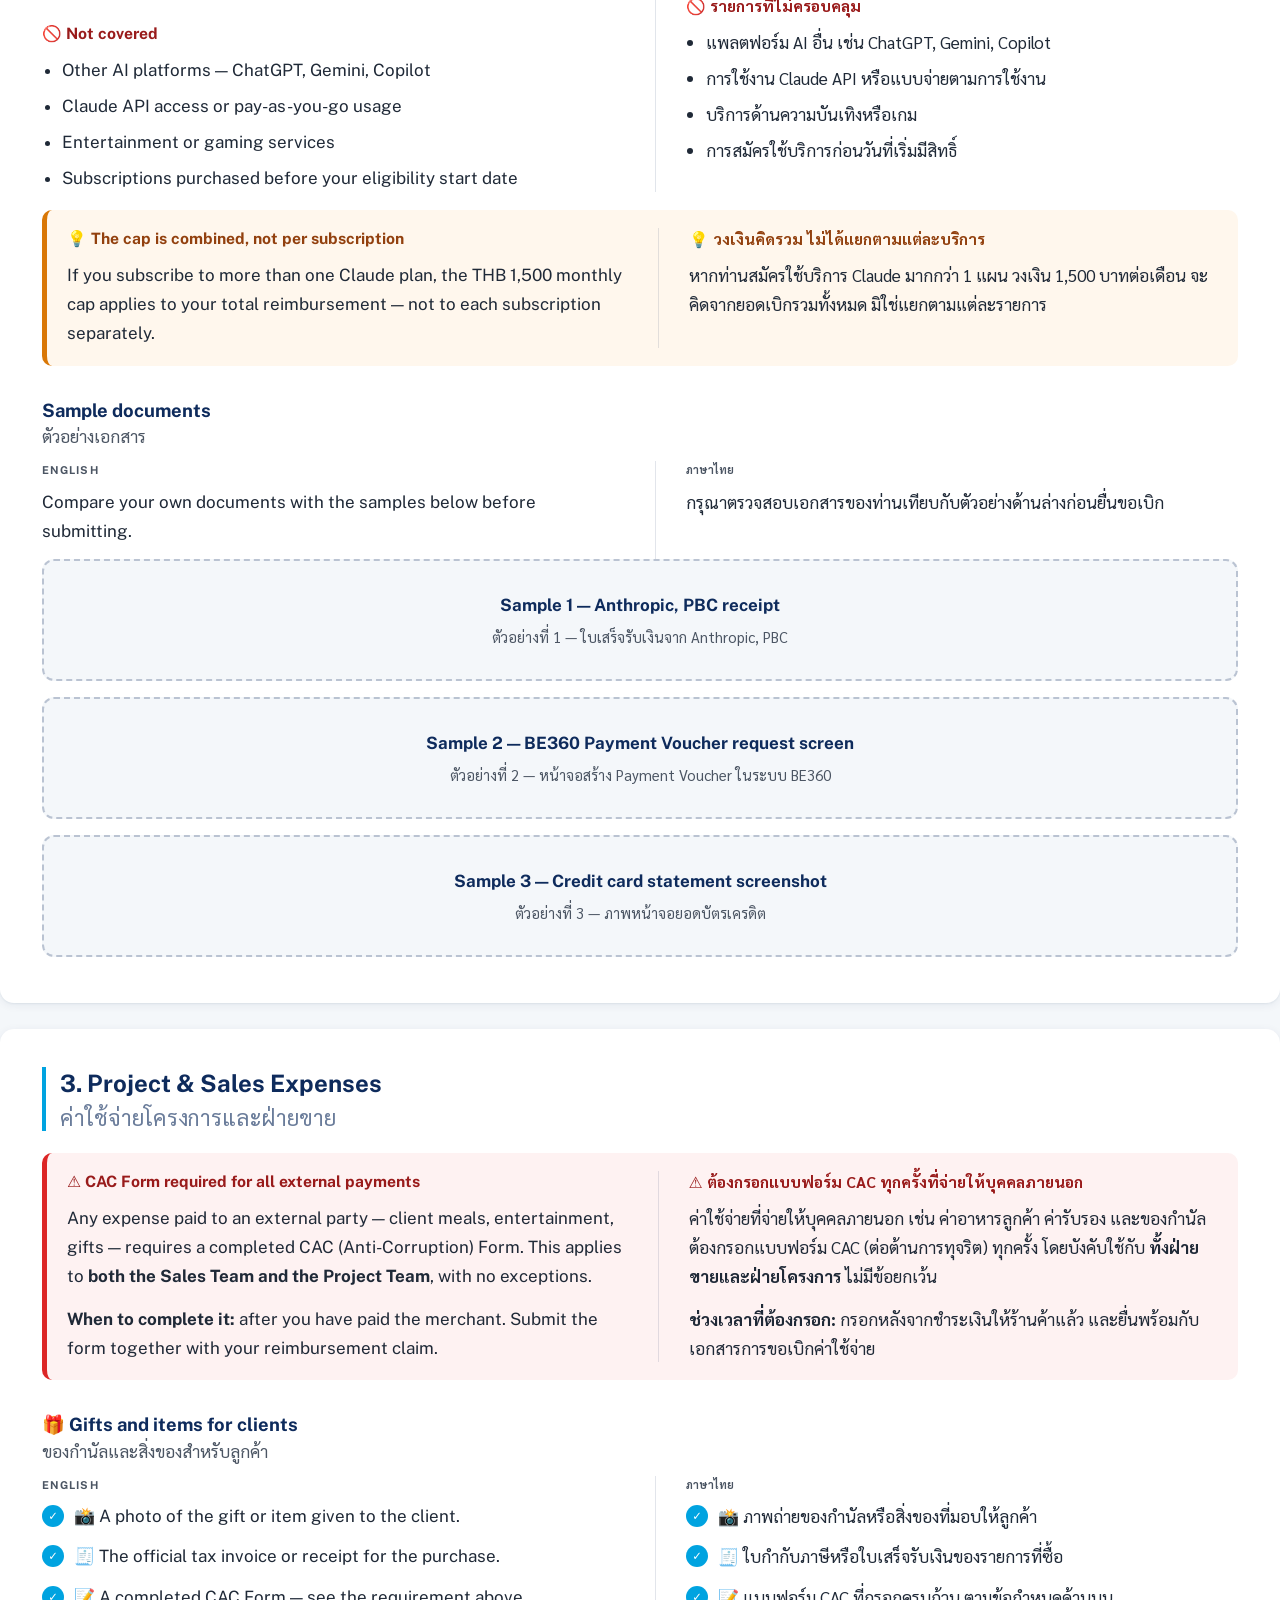
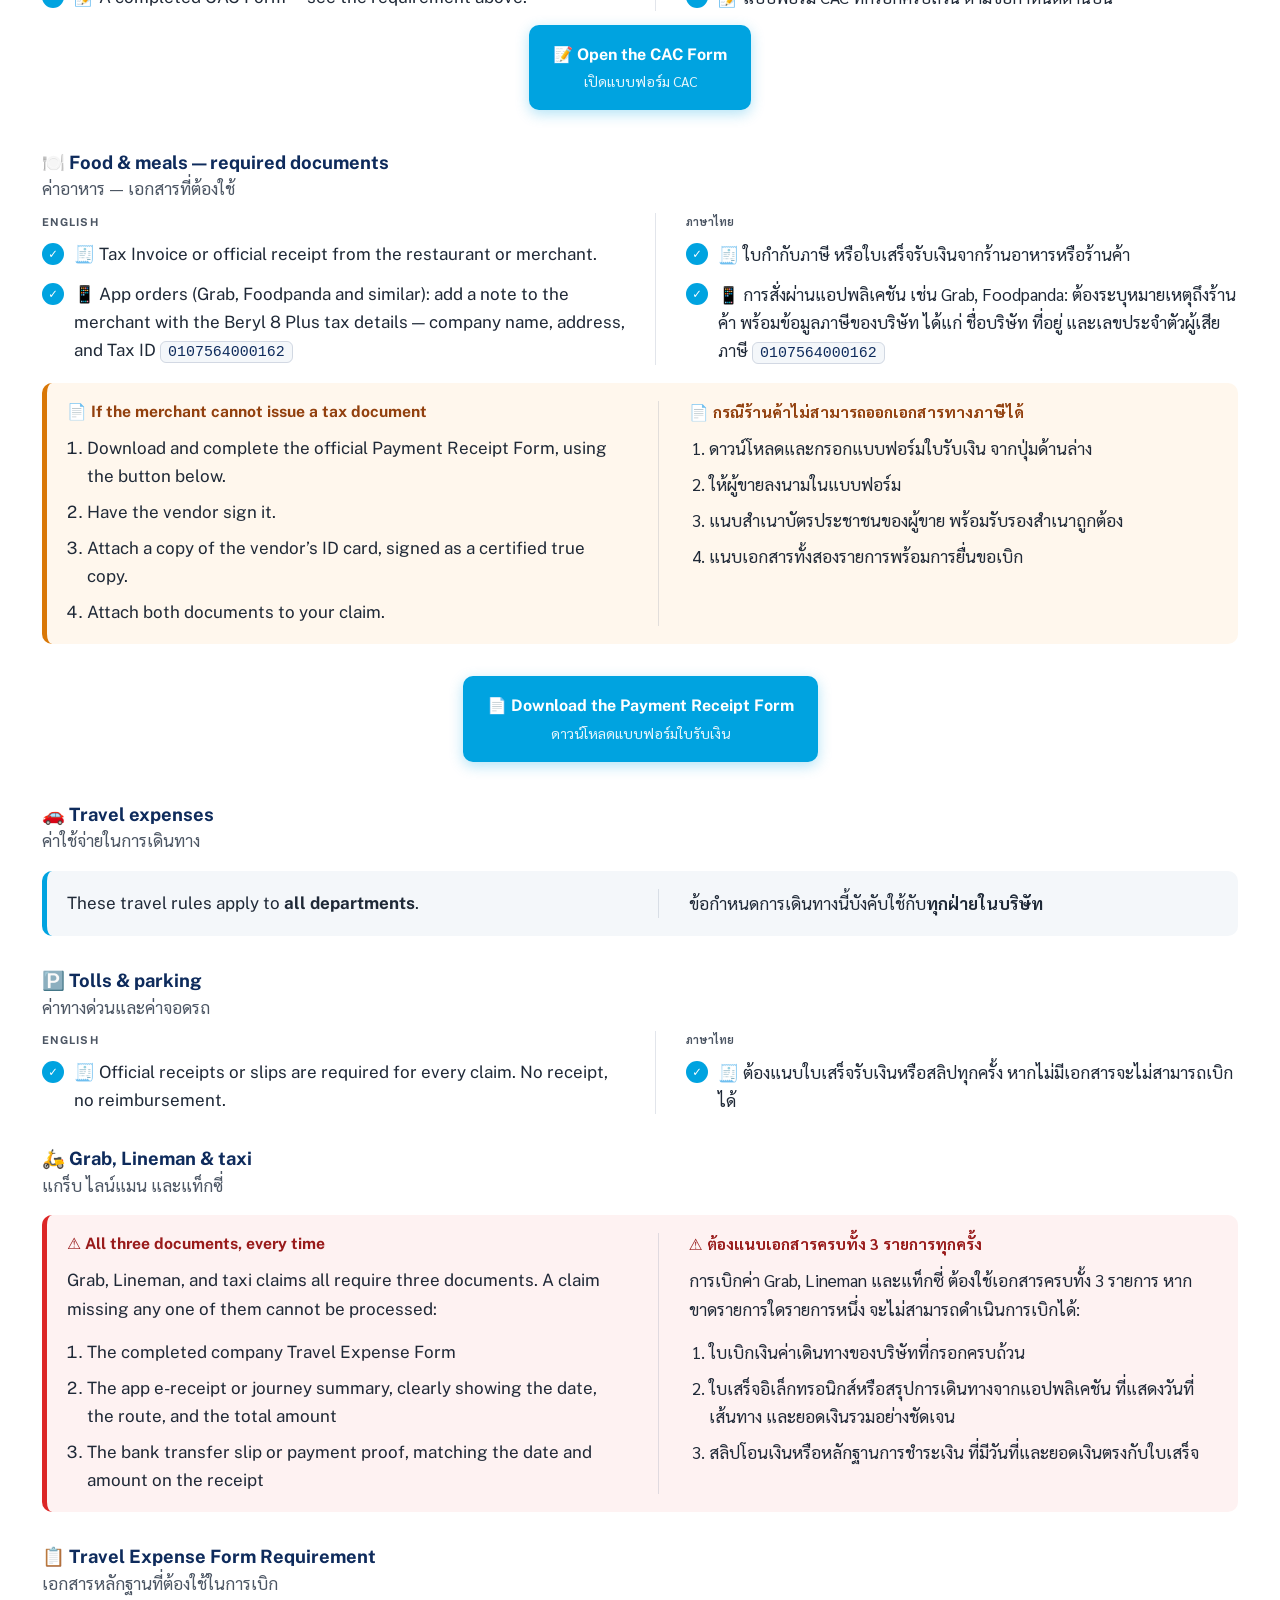
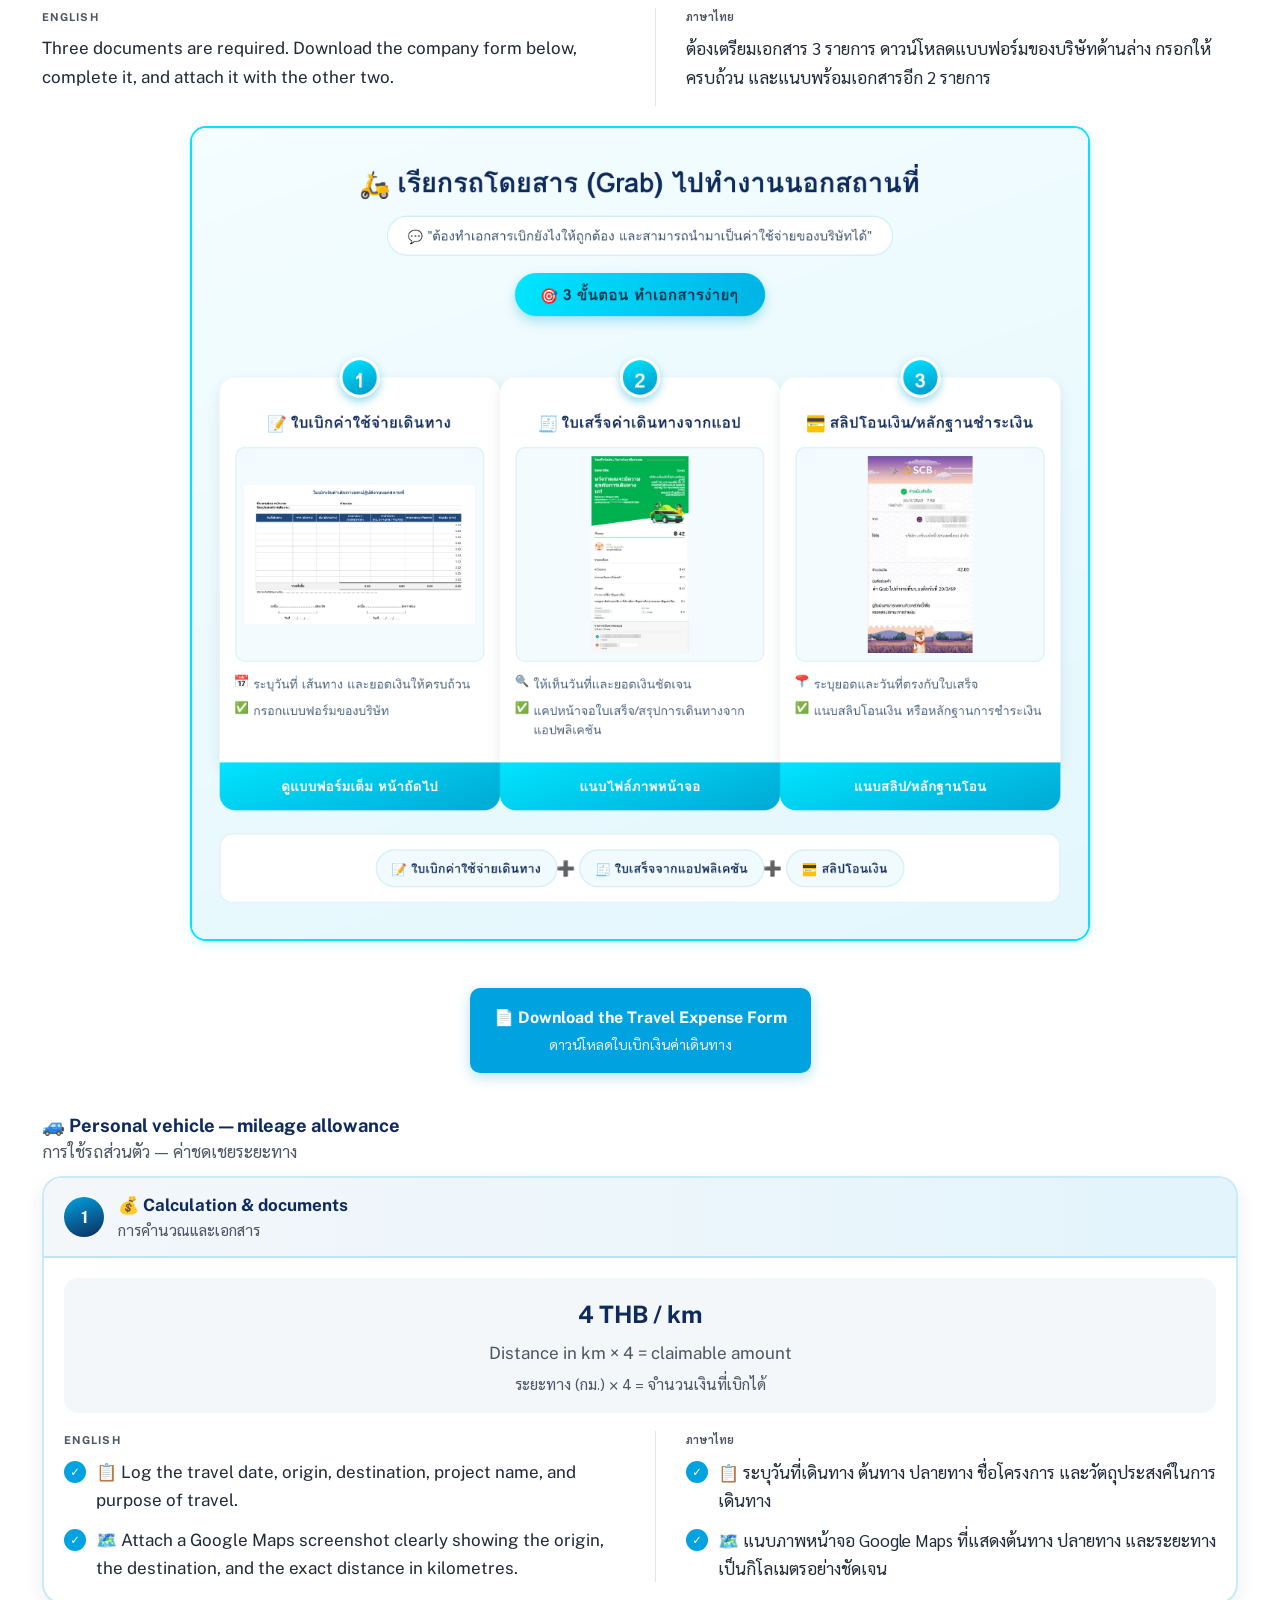
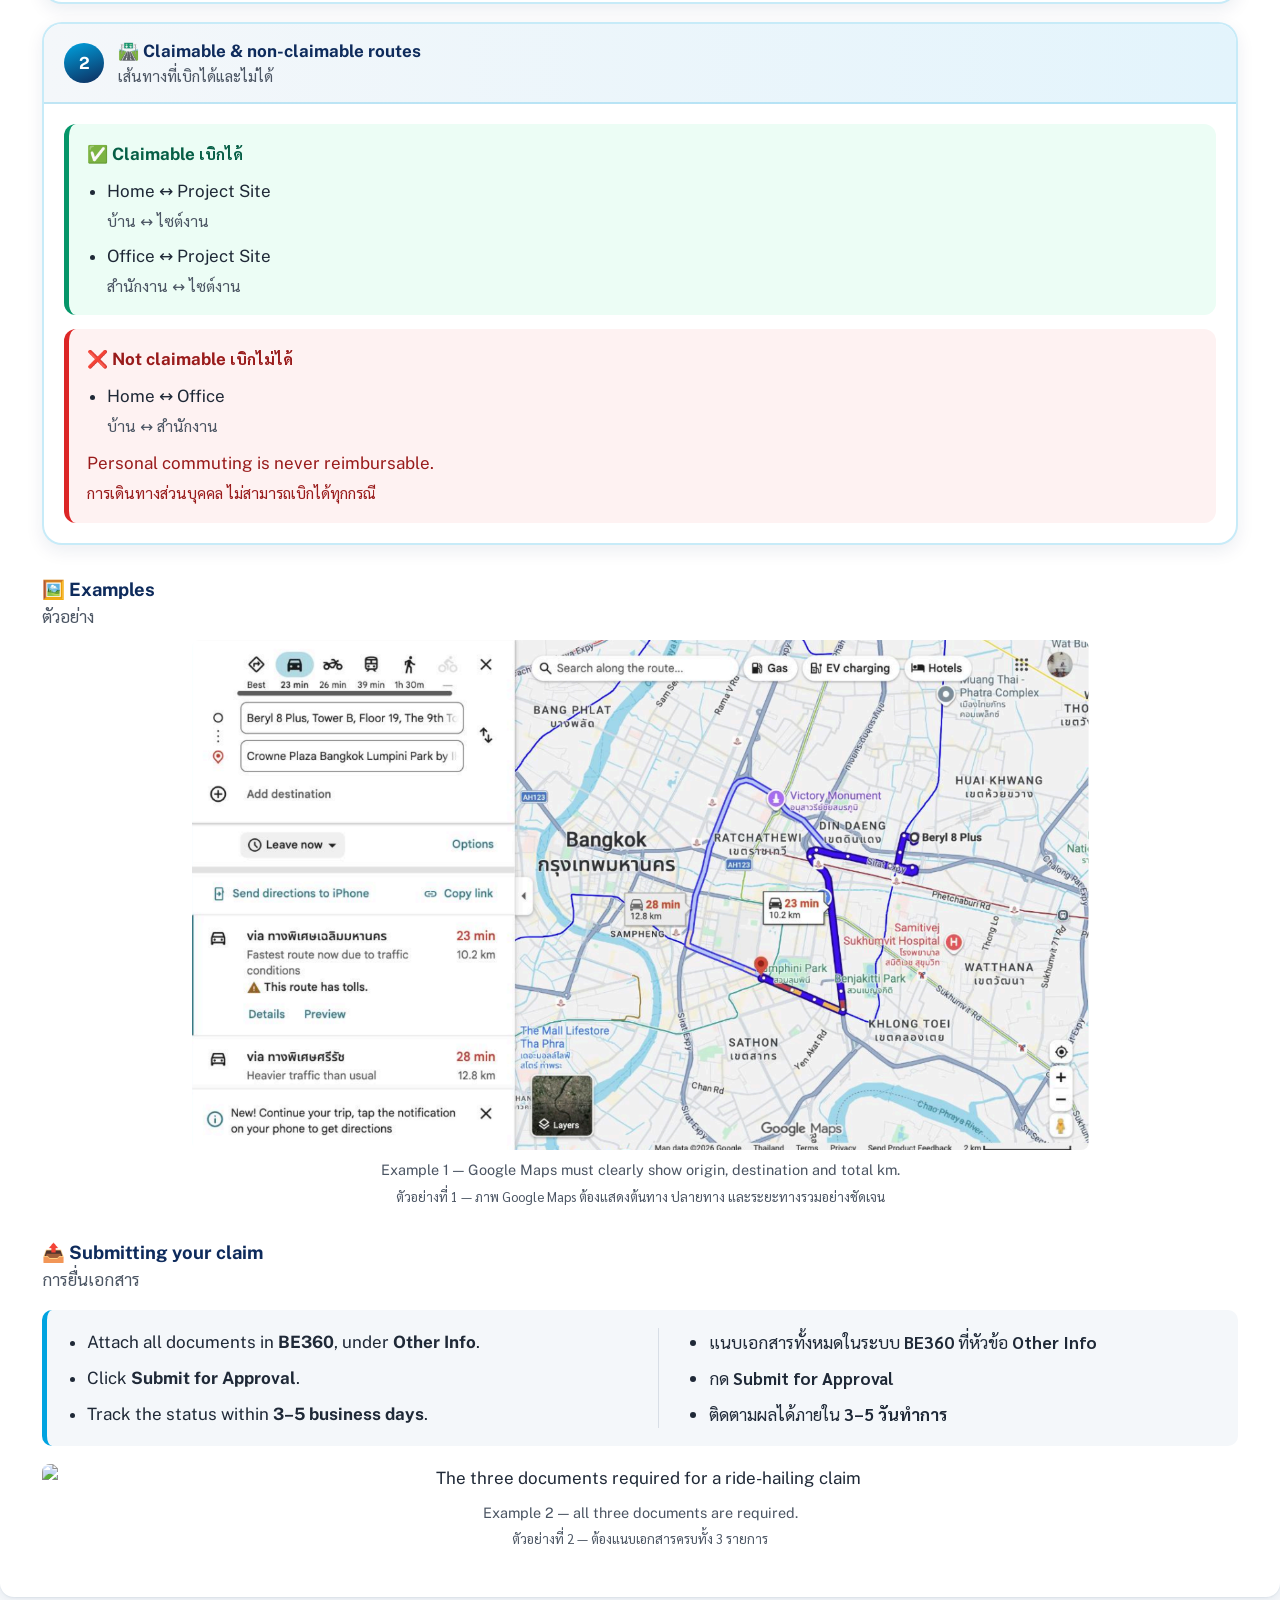
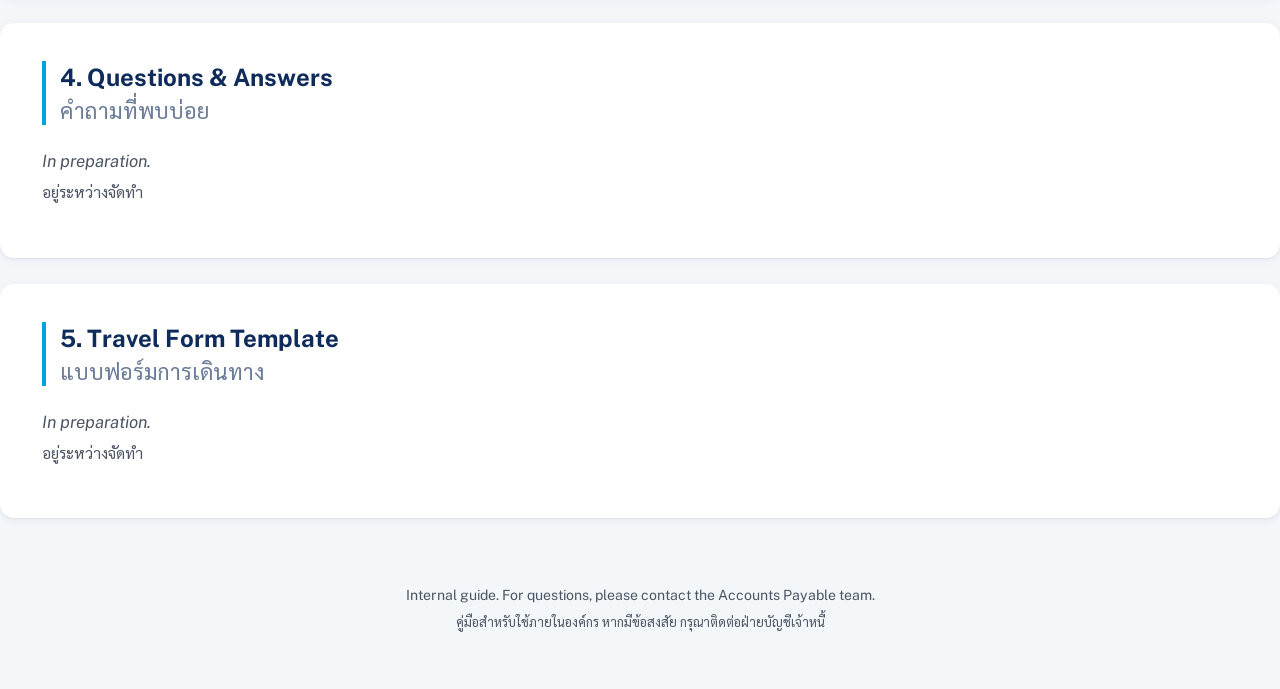
==== commit e7935bba: "Update index.html" ====
--- a/index.html
+++ b/index.html
@@ -207,51 +207,26 @@
       <span class="h-th">วิธีการส่งเบิก</span>
     </h3>
 
-    <div class="rule-grid">
-
-      <div class="rule-card">
-        <span class="chip chip-ok">Electronic <span class="chip-th">แบบออนไลน์</span></span>
-        <div class="bi">
-          <div class="bi-col">
-            <p class="bi-label">English</p>
-            <ol class="steps">
-              <li>Create the PV.</li>
-              <li>Attach the documents in BE360 .</li>
-              <li>Submit online. No paper required.</li>
-            </ol>
-          </div>
-          <div class="bi-col bi-th">
-            <p class="bi-label">ภาษาไทย</p>
-            <ol class="steps">
-              <li>สร้างเอกสาร PV</li>
-              <li>แนบเอกสารในระบบ BE360 </li>
-              <li>ส่งเบิกผ่านระบบออนไลน์ โดยไม่ต้องส่งเอกสารกระดาษ</li>
-            </ol>
-          </div>
-        </div>
-      </div>
-
-      <div class="rule-card">
-        <span class="chip chip-warn">Paper documents <span class="chip-th">เอกสารกระดาษ</span></span>
-        <div class="bi">
-          <div class="bi-col">
-            <p class="bi-label">English</p>
-            <ol class="steps">
-              <li>Write the <strong>PV number</strong> clearly on the document.</li>
-              <li>Submit it to Accounting on the date the PV is created, and before the 27th of the month.</li>
-            </ol>
-            <p class="rule-note">Example: <code>PT26-01-0001</code></p>
-          </div>
-          <div class="bi-col bi-th">
-            <p class="bi-label">ภาษาไทย</p>
-            <ol class="steps">
-              <li>เขียน<strong>เลขที่ PV</strong> บนเอกสารให้ชัดเจน</li>
-              <li>นำส่งฝ่ายบัญชีในวันที่สร้างเอกสาร PV และก่อนวันที่ 27 ของเดือน</li>
-            </ol>
-            <p class="rule-note">ตัวอย่าง: <code>PT26-01-0001</code></p>
-          </div>
-        </div>
-      </div>
+    <div class="rule-card">
+      <div class="bi">
+        <div class="bi-col">
+          <p class="bi-label">English</p>
+          <ol class="steps">
+            <li><strong>Original Hardcopy:</strong> Submit in the HR drop box before the 27th of the month, with the Payment Voucher number written on all documents (e.g. <code class="pv-code">PT26-01-0001</code>).</li>
+            <li><strong>Electronic Documents:</strong> Attach them directly in BE360 while creating the Payment Voucher.</li>
+            <li>Please double-check all documents before final submission.</li>
+          </ol>
+        </div>
+        <div class="bi-col bi-th">
+          <p class="bi-label">ภาษาไทย</p>
+          <ol class="steps">
+            <li>เอกสาร<strong>ฉบับจริง</strong>ให้นำส่งที่กล่องรับเอกสารแผนก HR ภายในวันที่ 27 ของเดือน และระบุเลขที่ Payment Voucher บนเอกสารทุกครั้ง เช่น <code class="pv-code">PT26-01-0001</code></li>
+            <li>เอกสาร<strong>ฉบับ Electronic</strong> สามารถแนบเข้ามาในระบบ BE360 พร้อมกับตอนทำ Payment Voucher</li>
+            <li>ควรตรวจสอบเอกสารให้ถูกต้องและครบถ้วนก่อนนำส่งเบิกทุกครั้ง</li>
+          </ol>
+        </div>
+      </div>
+    </div>
 
     </div>
 
--- a/style.css
+++ b/style.css
@@ -67,41 +67,40 @@
 
 
 /* =========================================================
-   HEADER — light, minimal, with three illustration cards
+   HEADER — doodle-framed, notebook grid
    ========================================================= */
 
 header {
   position: relative;
-  background-color: #FAFAFA;
+  background-color: #FBFCFE;
   border-bottom: 1px solid rgba(14, 43, 92, 0.09);
-  padding: 30px 18px 34px;
+  padding: 32px 18px 36px;
   text-align: center;
   overflow: hidden;
 }
 
+/* Notebook grid, drawn in CSS */
 header::before {
   content: "";
   position: absolute;
   inset: 0;
   background-image:
-    linear-gradient(rgba(14, 43, 92, 0.05) 1px, transparent 1px),
-    linear-gradient(90deg, rgba(14, 43, 92, 0.05) 1px, transparent 1px);
-  background-size: 22px 22px;
-  -webkit-mask-image: radial-gradient(ellipse at 50% 35%, #000 0%, transparent 78%);
-  mask-image: radial-gradient(ellipse at 50% 35%, #000 0%, transparent 78%);
+    linear-gradient(rgba(0, 163, 224, 0.10) 1px, transparent 1px),
+    linear-gradient(90deg, rgba(0, 163, 224, 0.10) 1px, transparent 1px);
+  background-size: 26px 26px;
   pointer-events: none;
 }
 
 .hd-wrap {
   position: relative;
-  z-index: 1;
-  max-width: 960px;
+  z-index: 2;
+  max-width: 720px;
   margin: 0 auto;
 }
 
 .hd-badge {
   display: inline-block;
-  margin-bottom: 20px;
+  margin-bottom: 18px;
   padding: 8px 20px;
   border: 1px solid rgba(14, 43, 92, 0.14);
   border-radius: 999px;
@@ -115,7 +114,7 @@
 header h1 {
   margin: 0 0 12px 0;
   color: var(--color-primary);
-  font-size: 1.85rem;
+  font-size: 1.9rem;
   font-weight: 700;
   line-height: 1.2;
   letter-spacing: -0.025em;
@@ -129,31 +128,15 @@
 }
 
 
-/* ===== THE THREE CARDS ===== */
-
-.hd-cards {
-  display: grid;
-  grid-template-columns: 1fr;
-  gap: 12px;
-  margin-top: 26px;
-}
-
-.hd-card {
-  display: flex;
-  align-items: center;
-  gap: 14px;
-  padding: 14px 18px;
-  border: 1.5px solid rgba(14, 43, 92, 0.13);
-  border-radius: 20px;
-  background-color: var(--color-white);
-  box-shadow: 0 4px 14px rgba(14, 43, 92, 0.07);
-  text-align: left;
-}
-
-.hd-card svg {
-  flex-shrink: 0;
-  width: 58px;
-  height: auto;
+/* ===== DOODLES =====
+   Hidden on phones so the header stays short. */
+
+.hd-doodles {
+  display: none;
+}
+
+.dd {
+  position: absolute;
   fill: none;
   stroke: var(--color-primary);
   stroke-width: 2.6;
@@ -161,54 +144,48 @@
   stroke-linejoin: round;
 }
 
-/* The accent shapes sit behind the outlines */
-.hd-card svg .fill {
-  fill: rgba(0, 163, 224, 0.20);
+/* The cyan shapes sit behind the navy outlines */
+.dd .fill {
+  fill: rgba(0, 163, 224, 0.22);
   stroke: none;
 }
 
-.hd-card-txt {
-  color: var(--color-primary);
-  font-size: 0.92rem;
-  font-weight: 600;
-  line-height: 1.35;
-}
-
-
-@media (min-width: 760px) {
+
+@media (min-width: 900px) {
 
   header {
-    padding: 54px 40px 52px;
+    padding: 74px 40px 78px;
   }
 
   header h1 {
-    font-size: 2.75rem;
+    font-size: 3rem;
   }
 
   header p {
-    font-size: 1.1rem;
-  }
-
-  .hd-cards {
-    grid-template-columns: 1fr 1fr 1fr;
-    gap: 18px;
-    margin-top: 38px;
-  }
-
-  .hd-card {
-    flex-direction: column;
-    gap: 12px;
-    padding: 24px 18px;
-    text-align: center;
-  }
-
-  .hd-card svg {
-    width: 104px;
-  }
-
-  .hd-card-txt {
-    font-size: 0.95rem;
-  }
+    font-size: 1.12rem;
+  }
+
+  .hd-doodles {
+    display: block;
+    position: absolute;
+    inset: 0;
+    z-index: 1;
+    pointer-events: none;
+  }
+
+  /* --- left flank --- */
+  .dd-laptop-l   { width: 130px; top: 22%;  left: 3%;   transform: rotate(-8deg); }
+  .dd-glasses-l  { width: 112px; top: 12%;  left: 16%;  transform: rotate(-14deg); }
+  .dd-clip-l     { width: 58px;  top: 58%;  left: 14%;  transform: rotate(10deg); }
+  .dd-pencil-l   { width: 78px;  top: 74%;  left: 5%;   transform: rotate(-20deg); }
+  .dd-squiggle-l { width: 104px; top: 6%;   left: 7%;   opacity: .5; stroke-width: 2.2; }
+
+  /* --- right flank --- */
+  .dd-laptop-r   { width: 130px; top: 20%;  right: 3%;  transform: rotate(9deg); }
+  .dd-glasses-r  { width: 112px; top: 62%;  right: 14%; transform: rotate(12deg); }
+  .dd-clip-r     { width: 58px;  top: 14%;  right: 17%; transform: rotate(-12deg); }
+  .dd-eraser-r   { width: 66px;  top: 78%;  right: 6%;  transform: rotate(16deg); }
+  .dd-squiggle-r { width: 104px; top: 80%;  right: 20%; opacity: .5; stroke-width: 2.2; }
 }
 
 /* ===== MENU ===== */
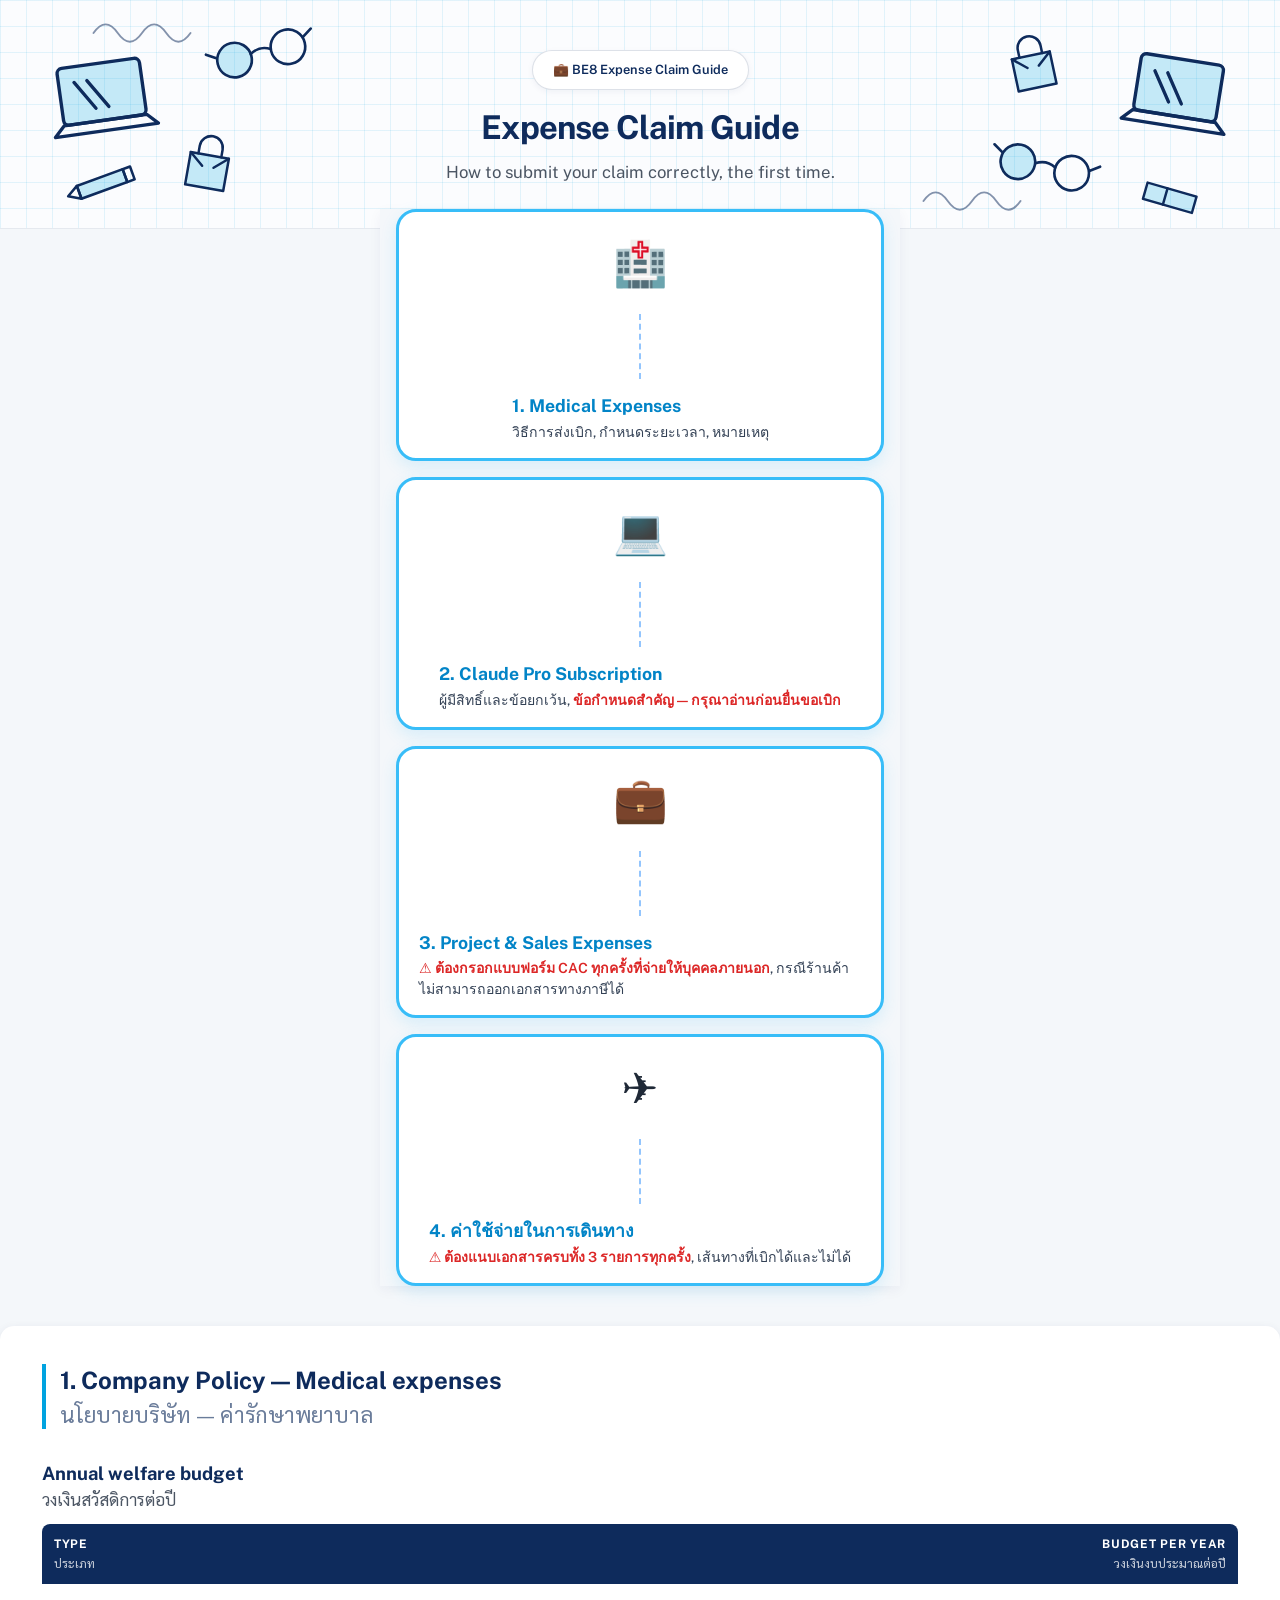
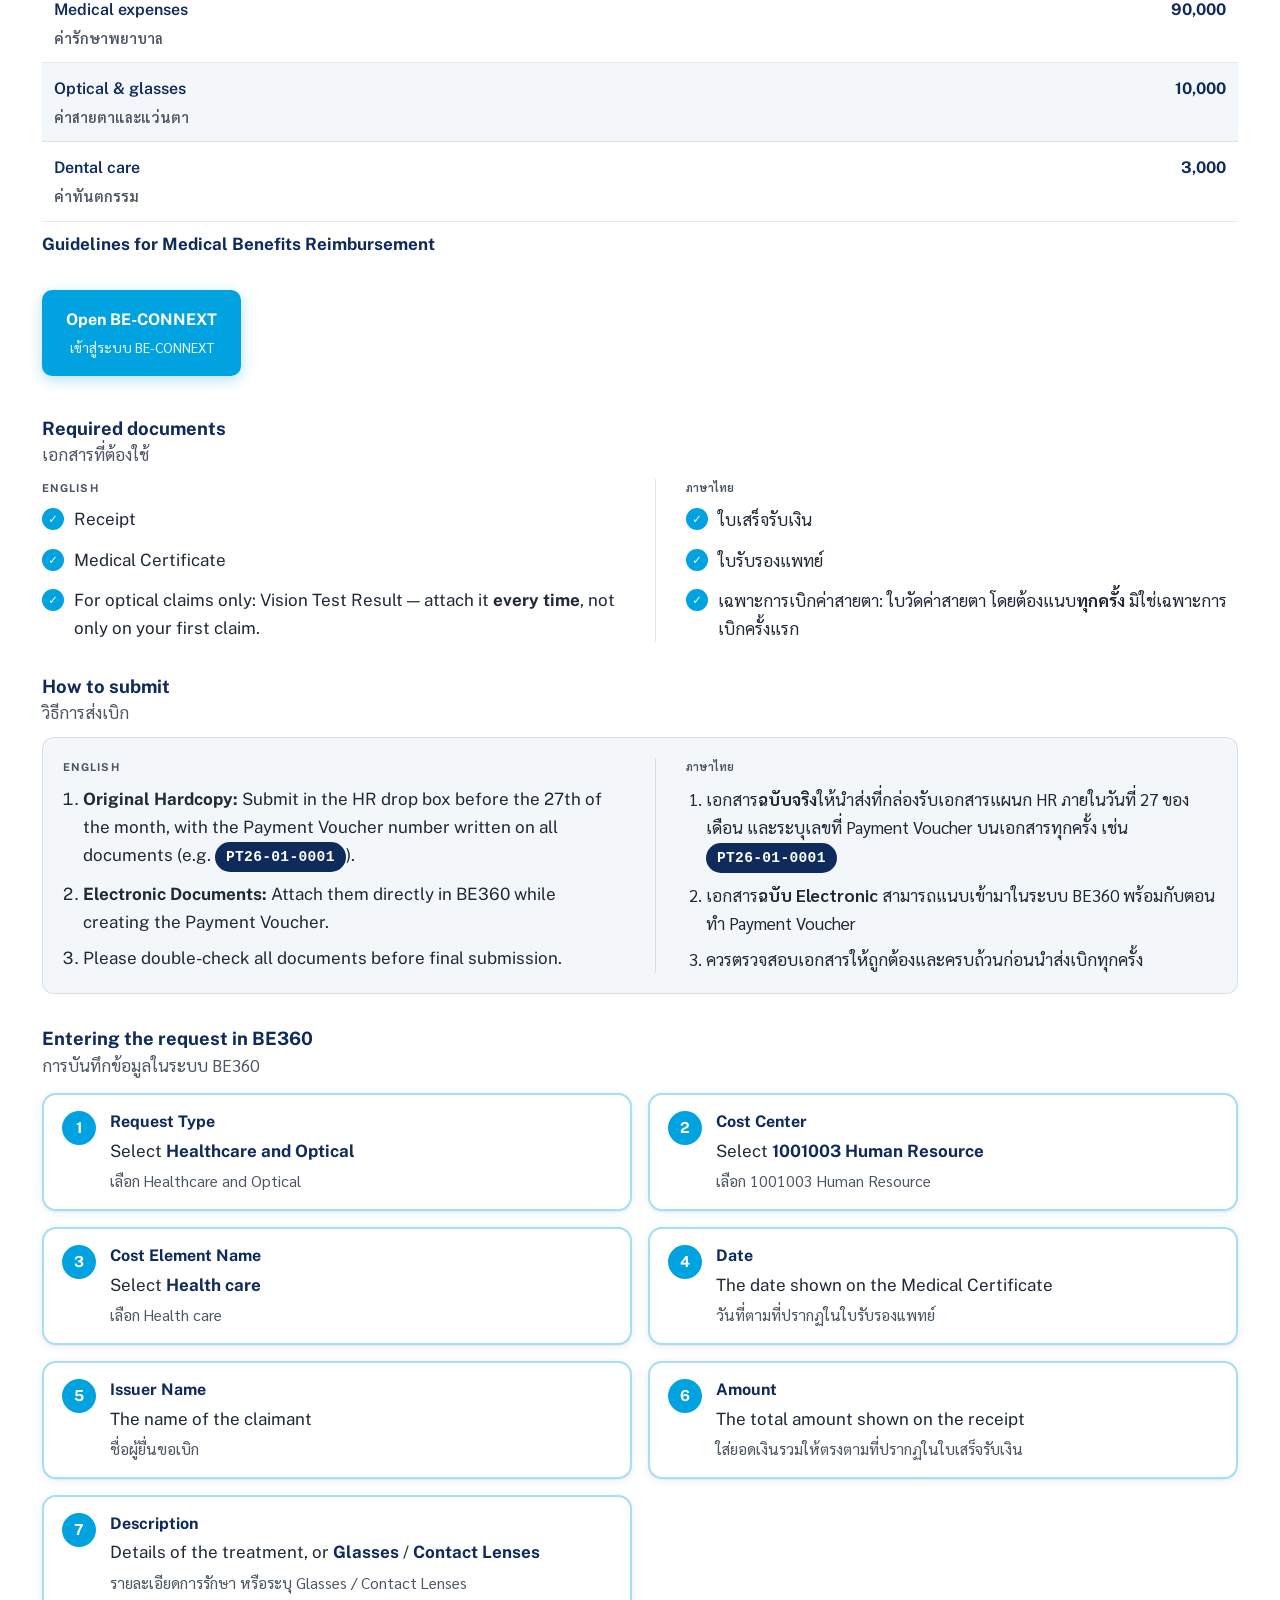
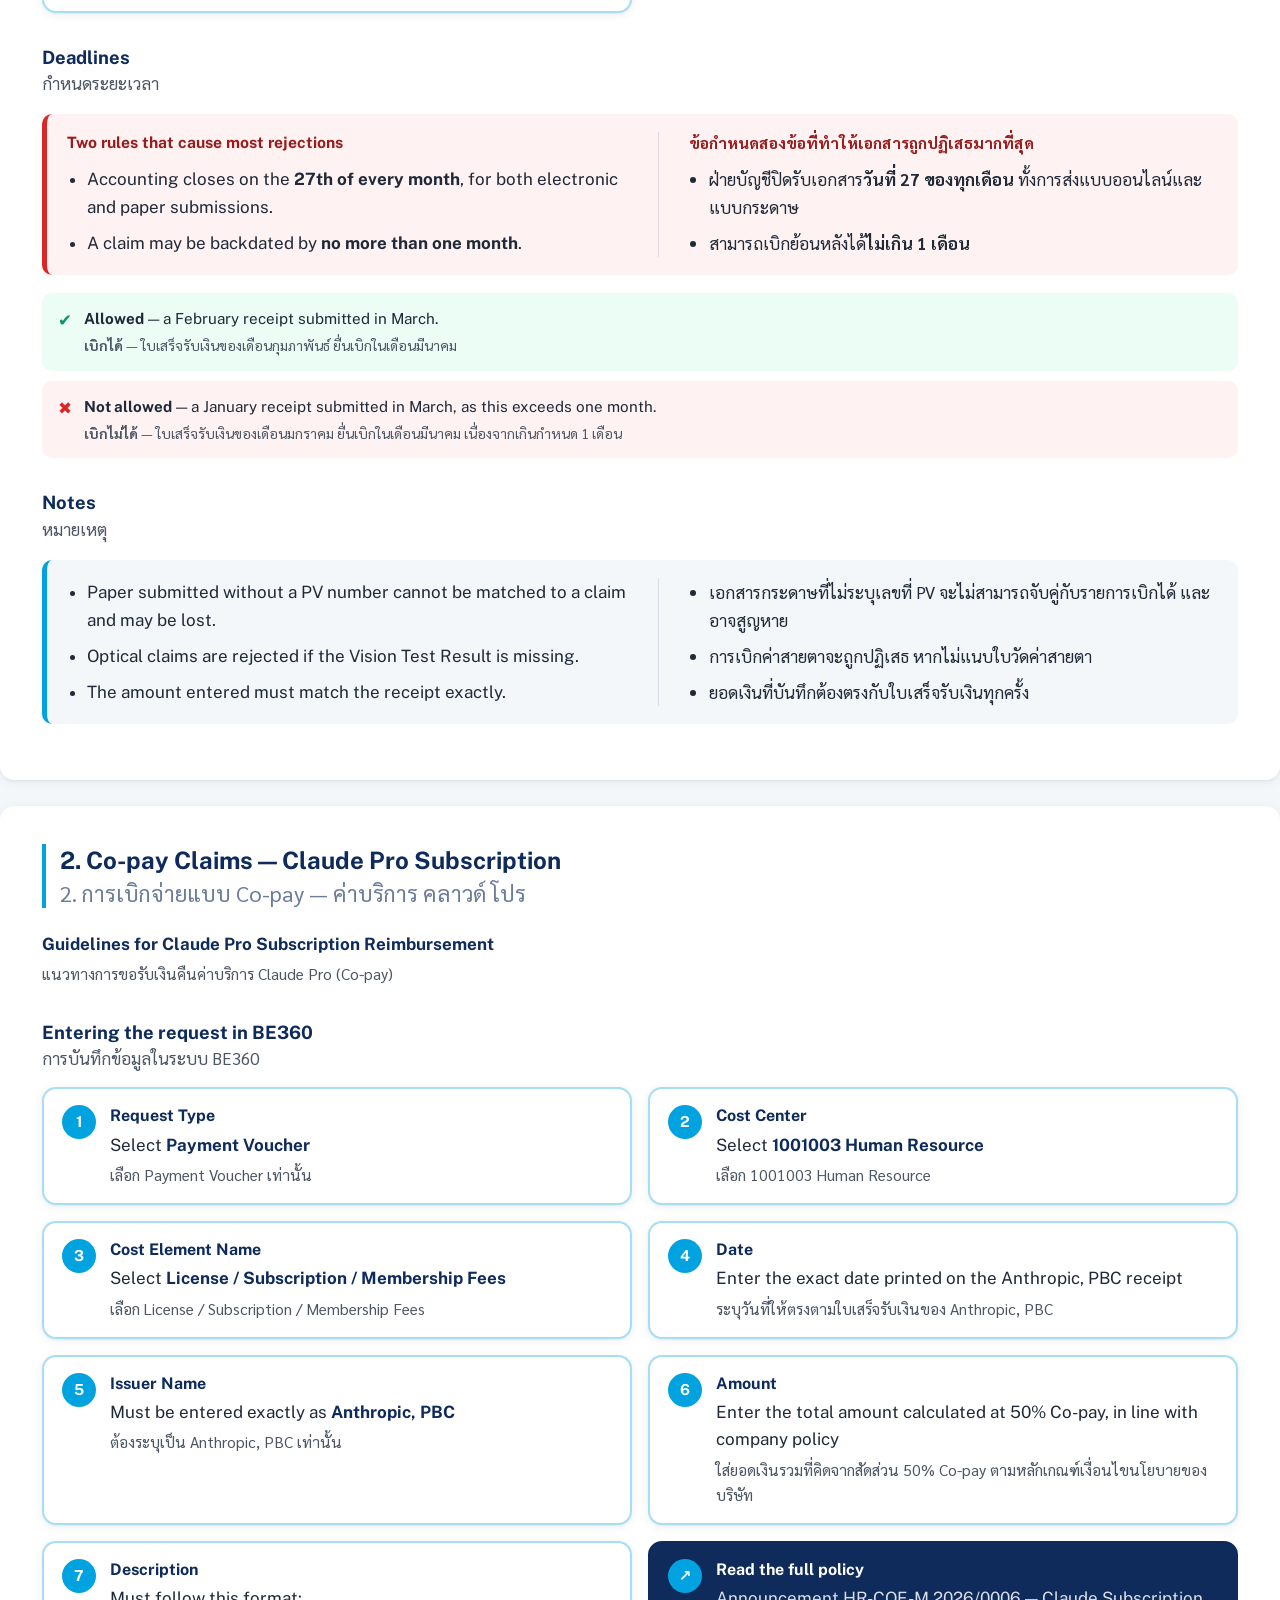
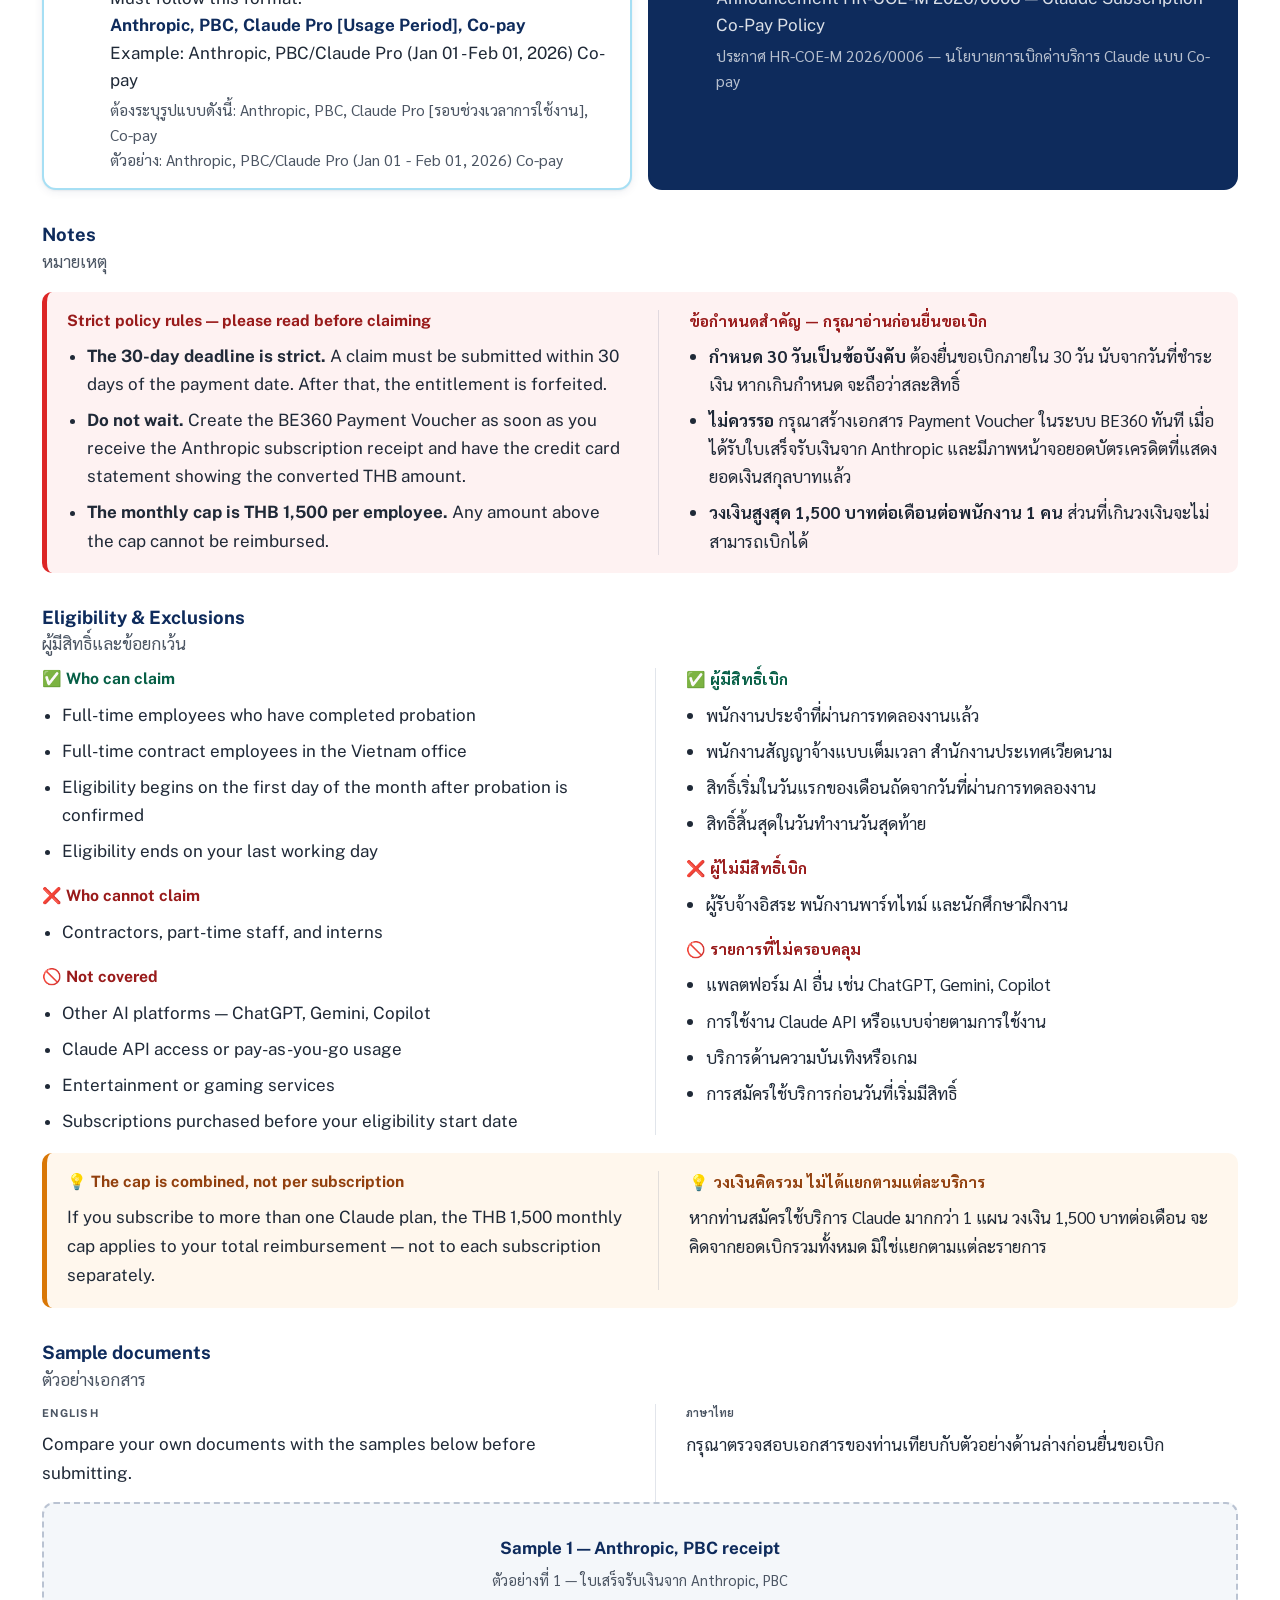
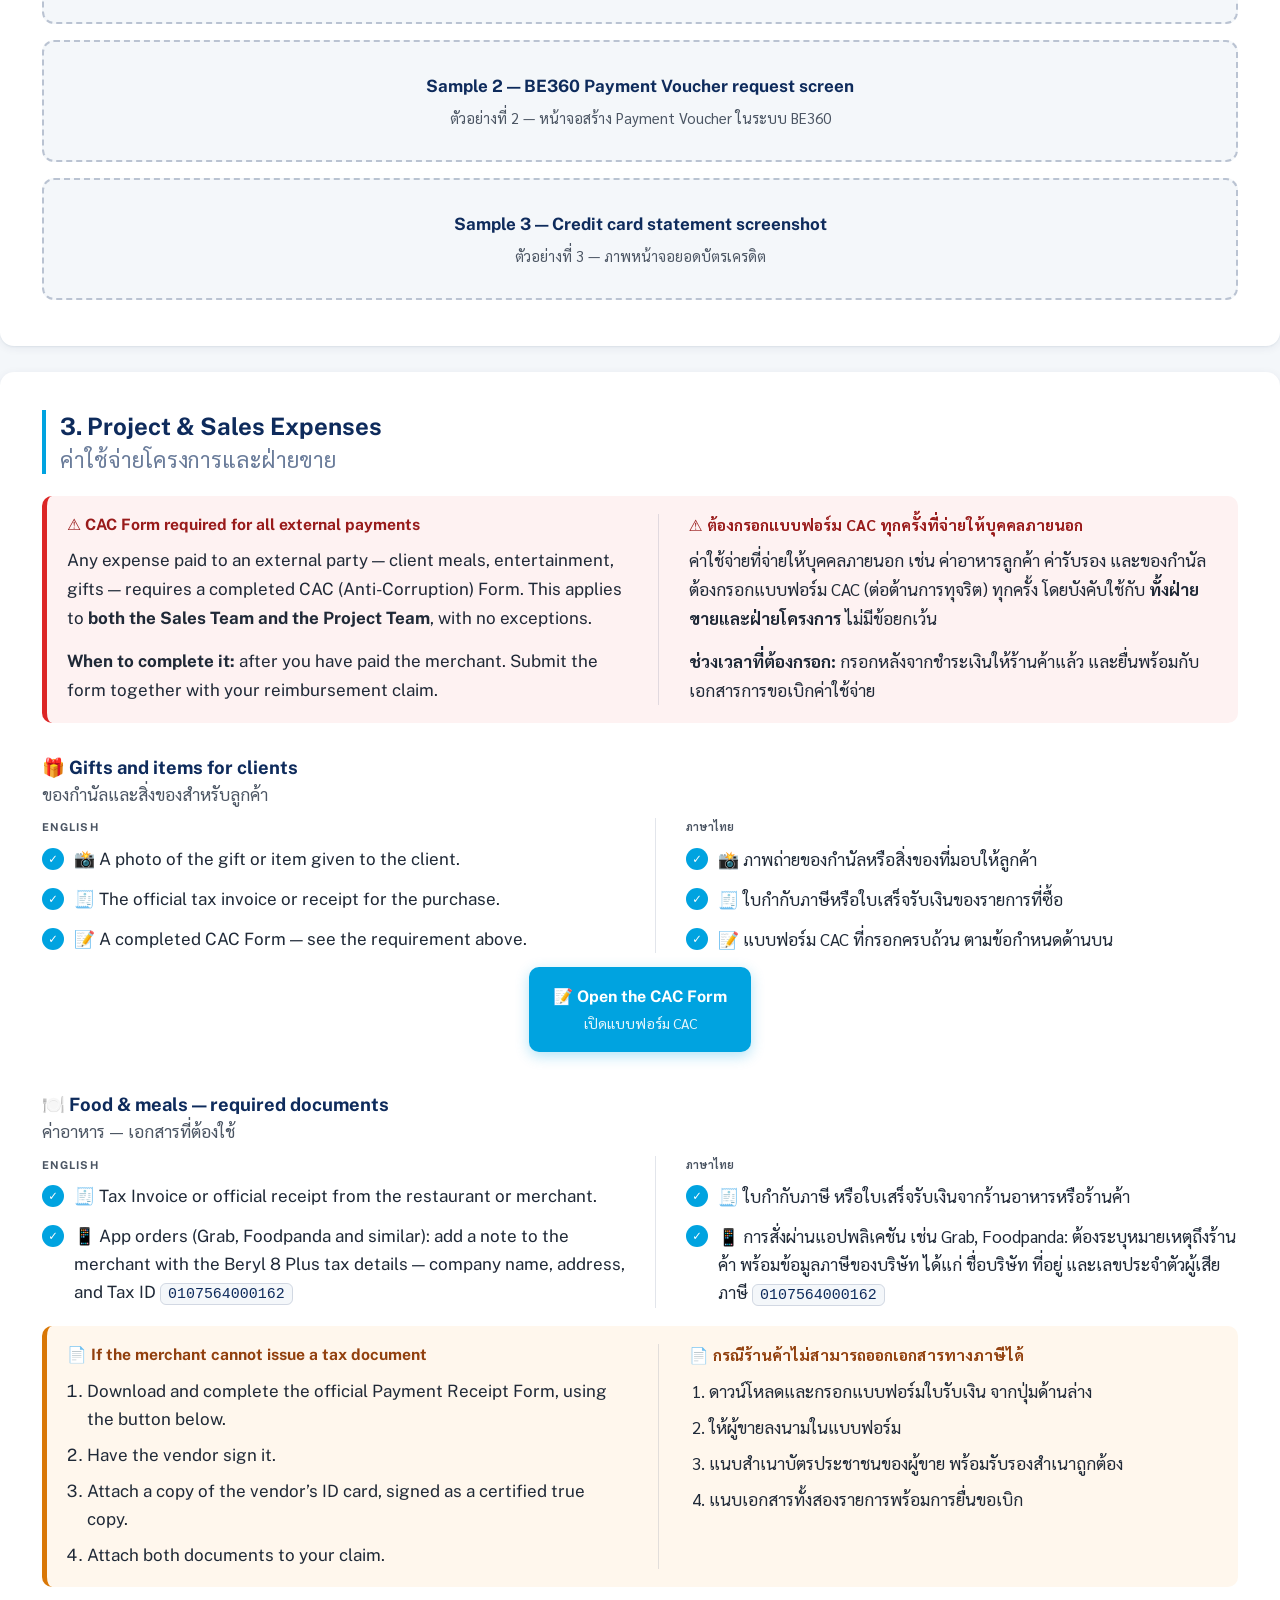
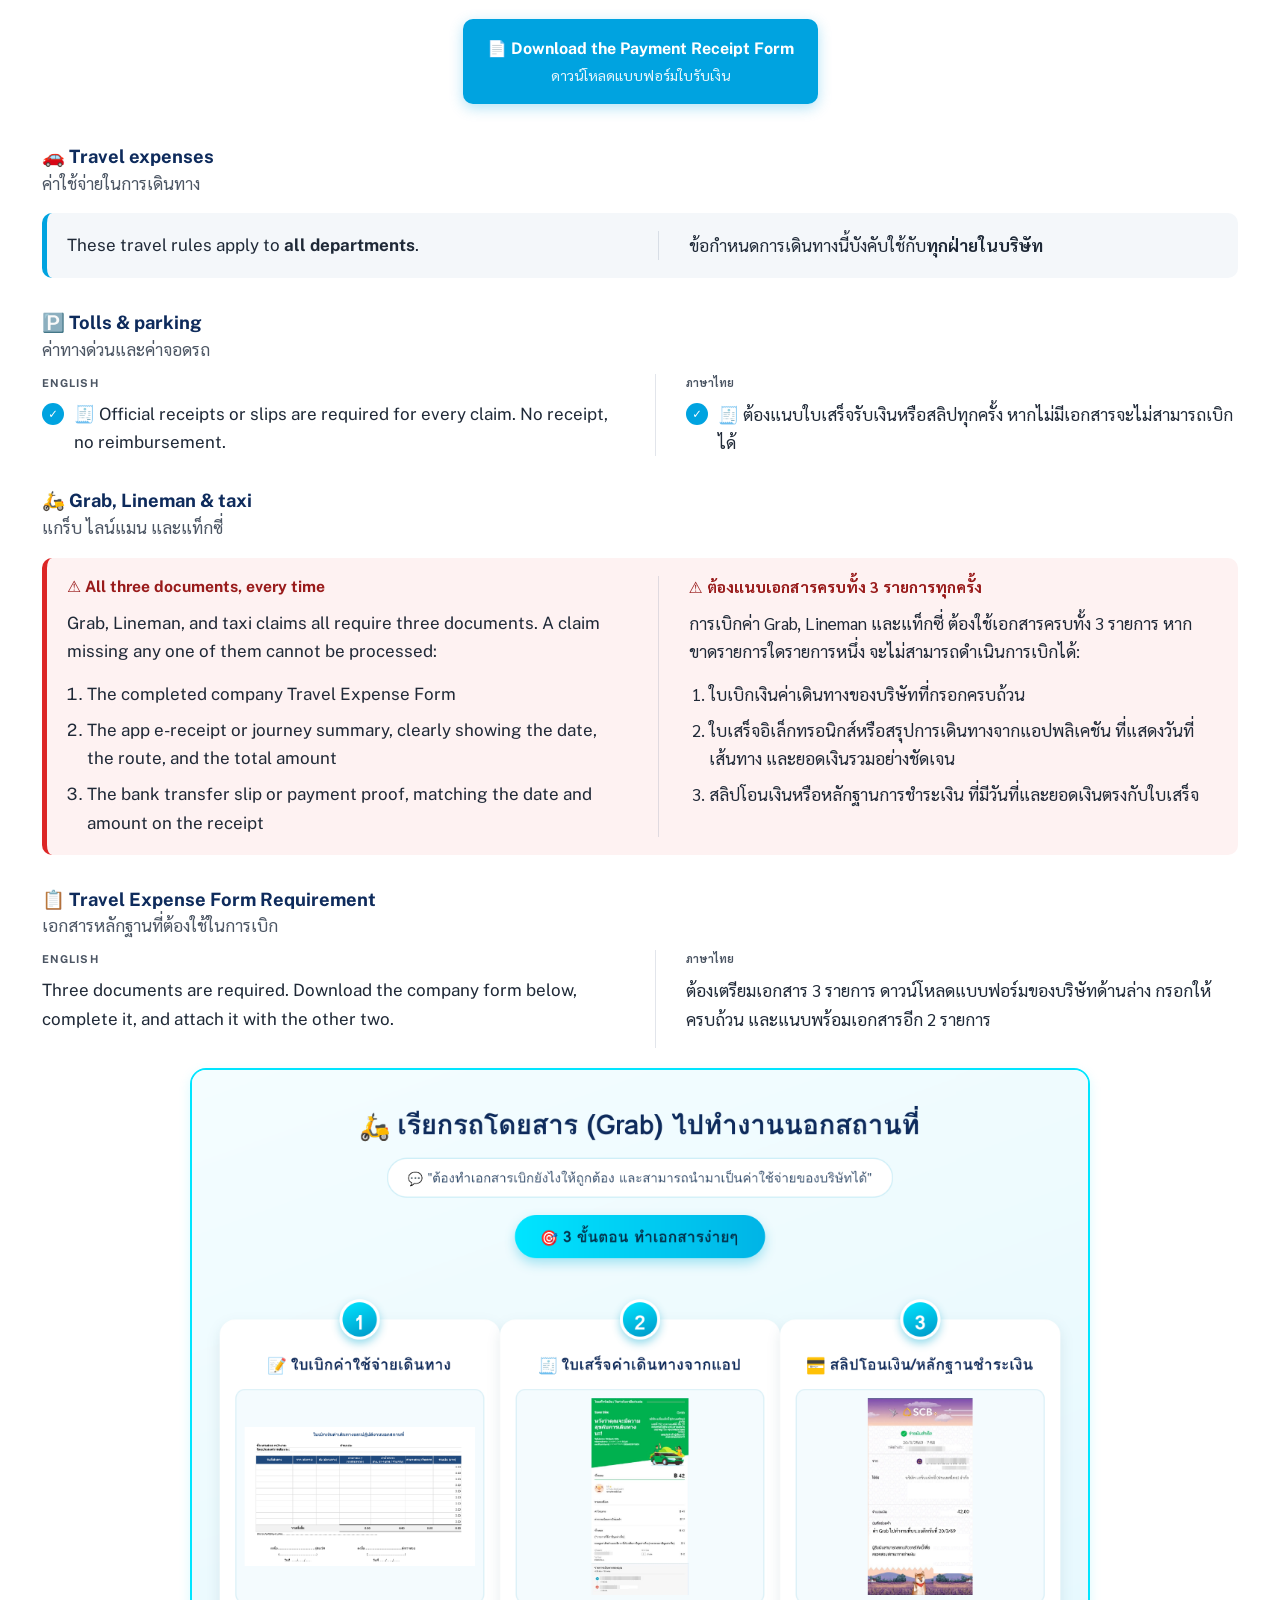
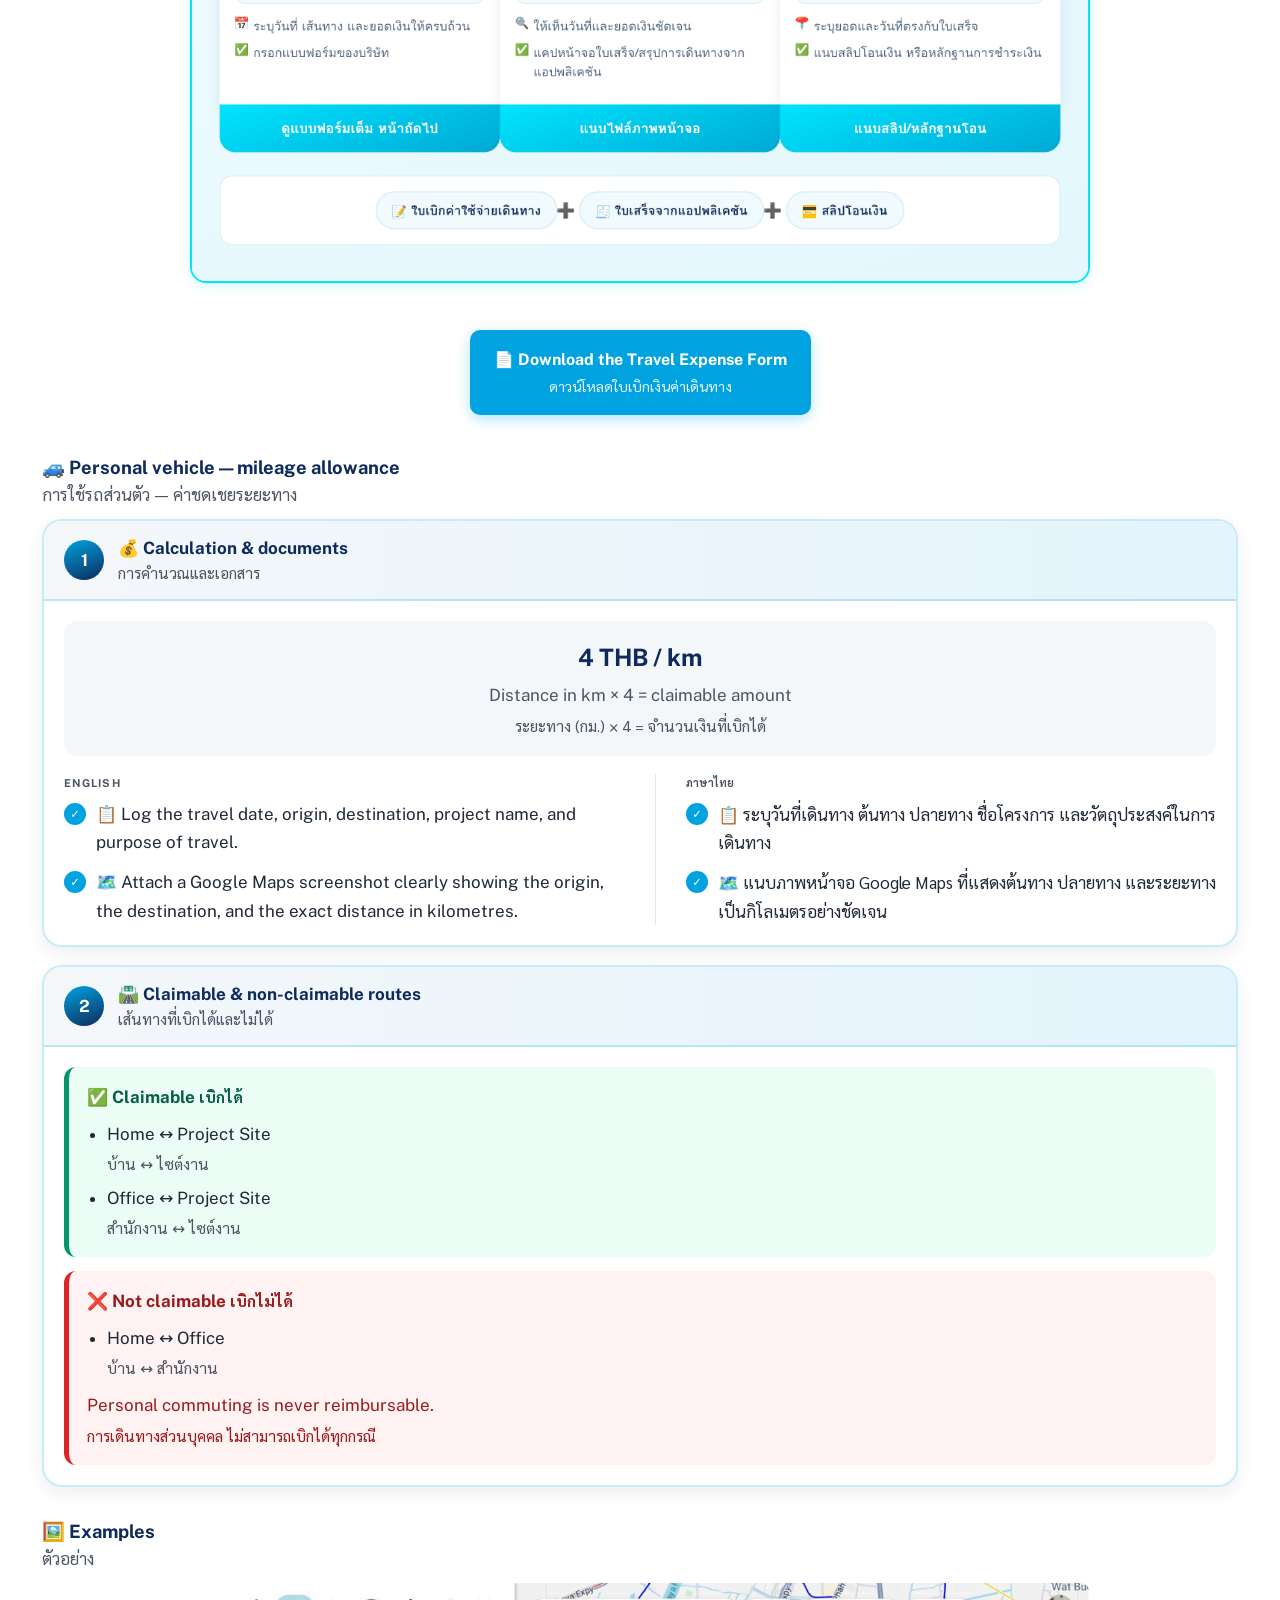
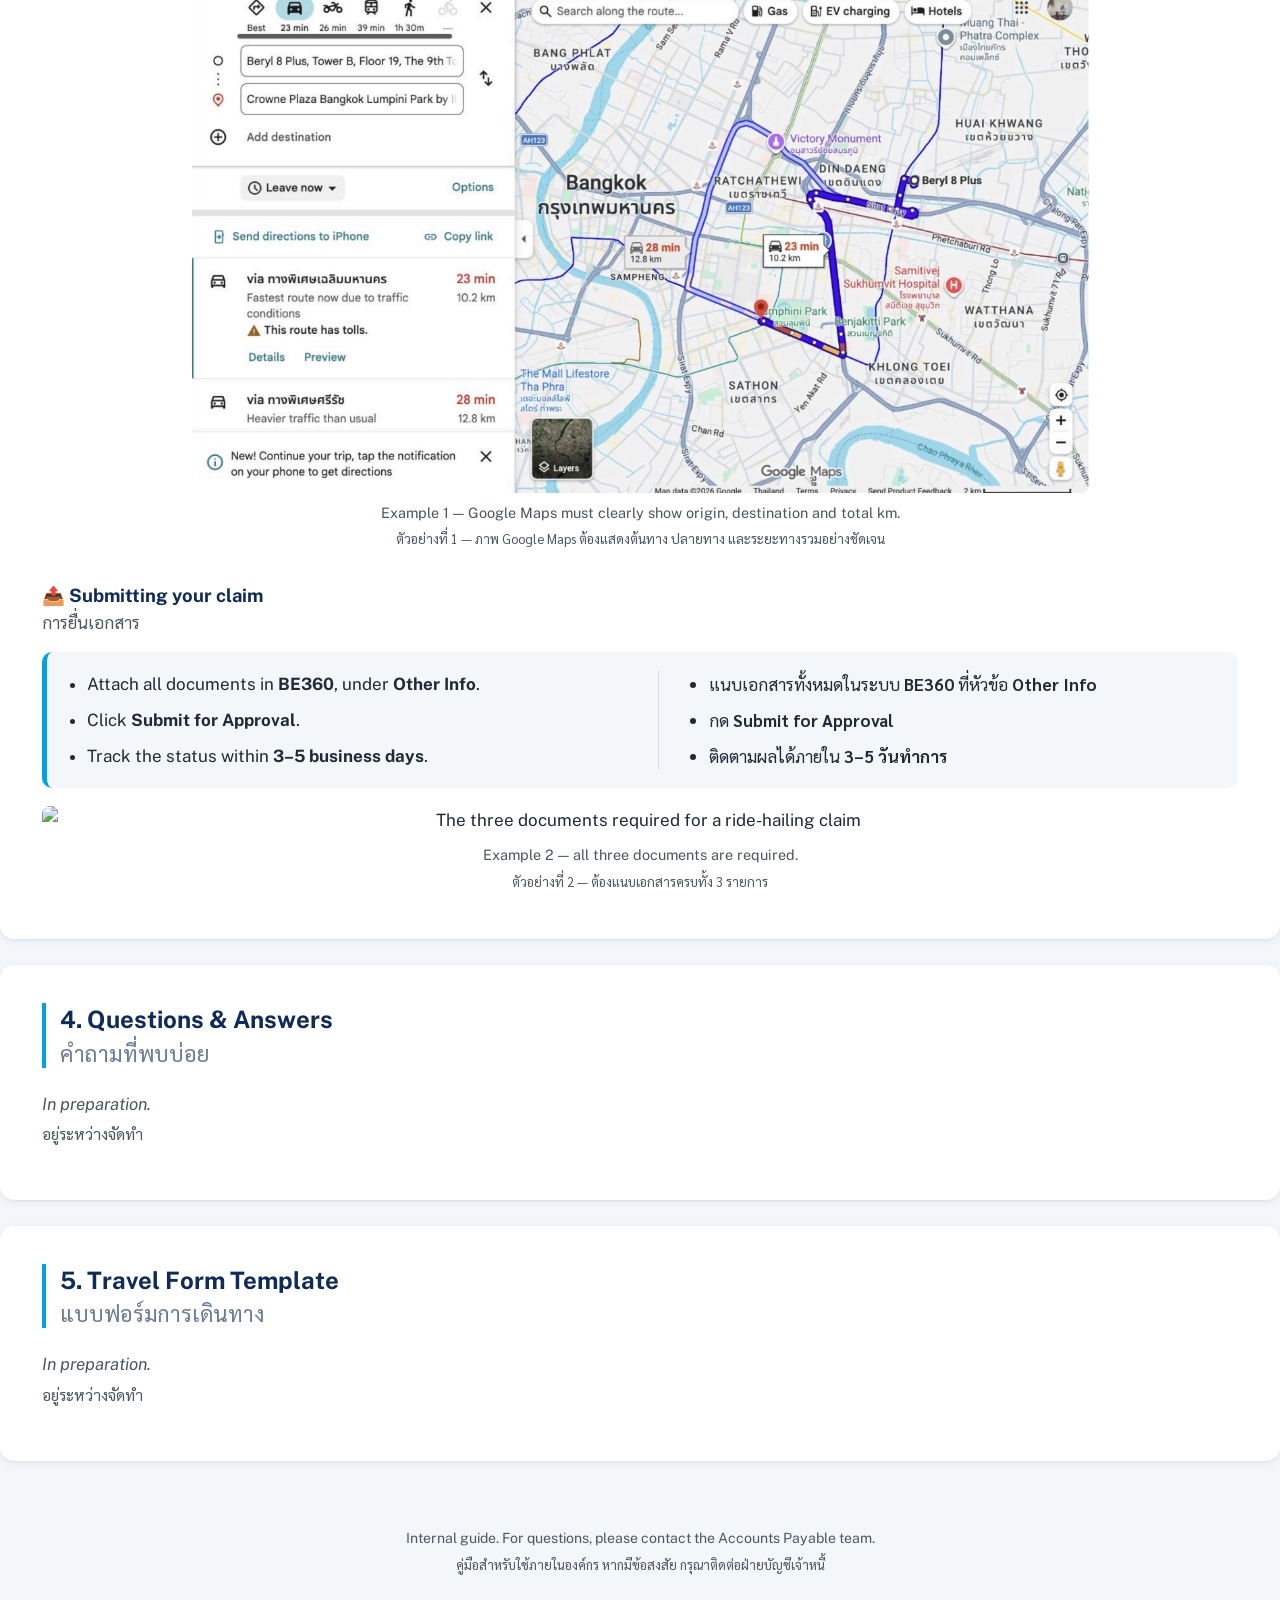
==== commit 45f24beb: "Update index.html" ====
--- a/index.html
+++ b/index.html
@@ -98,35 +98,120 @@
 
   </header>
 
-  <!-- ===== MENU ===== -->
-  <nav>
-    <ul>
-      <li><a href="#medical" class="nav-card">
-        <span class="nav-emoji">🏥</span>
-        <span class="nav-txt">Medical Expenses
-          <span class="nav-th">ค่ารักษาพยาบาล</span></span>
-      </a></li>
-      <li><a href="#copay" class="nav-card">
-        <span class="nav-emoji">🤝</span>
-        <span class="nav-txt">Co-pay Claims
-          <span class="nav-th">การเบิกแบบร่วมจ่าย</span></span>
-      </a></li>
-      <li><a href="#project" class="nav-card">
-        <span class="nav-emoji">💼</span>
-        <span class="nav-txt">Project &amp; Sales
-          <span class="nav-th">โครงการและฝ่ายขาย</span></span>
-      </a></li>
-      <li><a href="#qa" class="nav-card">
-        <span class="nav-emoji">💡</span>
-        <span class="nav-txt">Questions &amp; Answers
-          <span class="nav-th">คำถามที่พบบ่อย</span></span>
-      </a></li>
-      <li><a href="#travel" class="nav-card">
-        <span class="nav-emoji">✈️</span>
-        <span class="nav-txt">Travel Form
-          <span class="nav-th">แบบฟอร์มการเดินทาง</span></span>
-      </a></li>
-    </ul>
+<!-- ===== MENU (การ์ด 4 ช่องสไตล์ infographic) ===== -->
+  <style>
+    .hero-card-list {
+      max-width: 520px;
+      margin: -20px auto 40px;
+      padding: 0 16px;
+      display: flex;
+      flex-direction: column;
+      gap: 16px;
+    }
+
+    .info-card-link {
+      background: #FFFFFF;
+      border: 3.5px solid #38BDF8;
+      border-radius: 20px;
+      padding: 16px 20px;
+      display: flex;
+      align-items: center;
+      gap: 16px;
+      text-decoration: none;
+      color: inherit;
+      box-shadow: 0 6px 16px rgba(56, 189, 248, 0.15);
+      transition: transform 0.2s, box-shadow 0.2s;
+    }
+
+    .info-card-link:hover {
+      transform: translateY(-3px);
+      box-shadow: 0 10px 20px rgba(2, 132, 199, 0.25);
+    }
+
+    .card-icon-left {
+      width: 70px;
+      height: 70px;
+      flex-shrink: 0;
+      display: flex;
+      align-items: center;
+      justify-content: center;
+      font-size: 44px;
+    }
+
+    .card-v-divider {
+      width: 2px;
+      height: 65px;
+      border-left: 2px dashed #93C5FD;
+      flex-shrink: 0;
+    }
+
+    .card-text-right {
+      flex-grow: 1;
+    }
+
+    .card-text-right h2 {
+      margin: 0 0 4px 0;
+      font-size: 1.1rem;
+      font-weight: 700;
+      color: #0284C7;
+      line-height: 1.3;
+    }
+
+    .card-text-right p {
+      margin: 0;
+      font-size: 0.88rem;
+      color: #334155;
+      line-height: 1.45;
+    }
+
+    .text-warn {
+      color: #DC2626;
+      font-weight: 600;
+    }
+  </style>
+
+  <nav class="hero-card-list">
+
+    <!-- ช่องที่ 1: Medical Expenses -->
+    <a href="#medical" class="info-card-link">
+      <div class="card-icon-left">🏥</div>
+      <div class="card-v-divider"></div>
+      <div class="card-text-right">
+        <h2>1. Medical Expenses</h2>
+        <p>วิธีการส่งเบิก, กำหนดระยะเวลา, หมายเหตุ</p>
+      </div>
+    </a>
+
+    <!-- ช่องที่ 2: Claude Pro Subscription -->
+    <a href="#copay" class="info-card-link">
+      <div class="card-icon-left">💻</div>
+      <div class="card-v-divider"></div>
+      <div class="card-text-right">
+        <h2>2. Claude Pro Subscription</h2>
+        <p>ผู้มีสิทธิ์และข้อยกเว้น, <span class="text-warn">ข้อกำหนดสำคัญ — กรุณาอ่านก่อนยื่นขอเบิก</span></p>
+      </div>
+    </a>
+
+    <!-- ช่องที่ 3: Project & Sales Expenses -->
+    <a href="#project" class="info-card-link">
+      <div class="card-icon-left">💼</div>
+      <div class="card-v-divider"></div>
+      <div class="card-text-right">
+        <h2>3. Project &amp; Sales Expenses</h2>
+        <p><span class="text-warn">⚠️ ต้องกรอกแบบฟอร์ม CAC ทุกครั้งที่จ่ายให้บุคคลภายนอก</span>, กรณีร้านค้าไม่สามารถออกเอกสารทางภาษีได้</p>
+      </div>
+    </a>
+
+    <!-- ช่องที่ 4: ค่าใช้จ่ายในการเดินทาง -->
+    <a href="#travel" class="info-card-link">
+      <div class="card-icon-left">✈️</div>
+      <div class="card-v-divider"></div>
+      <div class="card-text-right">
+        <h2>4. ค่าใช้จ่ายในการเดินทาง</h2>
+        <p><span class="text-warn">⚠️ ต้องแนบเอกสารครบทั้ง 3 รายการทุกครั้ง</span>, เส้นทางที่เบิกได้และไม่ได้</p>
+      </div>
+    </a>
+
   </nav>
 
   <!-- =========================================================
--- a/style.css
+++ b/style.css
@@ -958,3 +958,150 @@
     padding: 12px 8px;
   }
 }
+/* ===== PV NUMBER BADGE =====
+   A stronger version of <code> for the Payment Voucher example. */
+
+code.pv-code {
+  display: inline-block;
+  padding: 3px 11px;
+  border: none;
+  border-radius: 999px;
+  background-color: var(--color-primary);
+  color: var(--color-white);
+  font-family: ui-monospace, "SF Mono", Consolas, monospace;
+  font-size: 0.86em;
+  font-weight: 600;
+  letter-spacing: 0.02em;
+  white-space: nowrap;
+}
+/* ==========================================
+   BENTO GRID STYLES (for home.html)
+   ========================================== */
+
+:root {
+  --bg-bento-main: #FFFDF7;
+  --text-bento-dark: #2B2625;
+  
+  /* Bento Palette */
+  --color-hero: #D8E6FA;
+  --color-purple: #D5C2DF;
+  --color-mustard: #DDA336;
+  --color-orange: #EE5B2B;
+  --color-blue: #D6ECFA;
+  --color-cream: #F5EAB8;
+}
+
+.app-container {
+  width: 100%;
+  max-width: 900px;
+  margin: 0 auto;
+  padding: 40px 20px;
+}
+
+/* Header */
+.brand-header {
+  display: flex;
+  justify-content: space-between;
+  align-items: center;
+  margin-bottom: 32px;
+}
+
+.logo {
+  font-size: 22px;
+  font-weight: 800;
+  letter-spacing: -0.03em;
+  color: var(--text-bento-dark);
+}
+
+.logo span {
+  color: var(--color-orange);
+}
+
+.system-btn {
+  text-decoration: none;
+  background: var(--text-bento-dark);
+  color: #FFF;
+  padding: 10px 18px;
+  border-radius: 999px;
+  font-size: 13px;
+  font-weight: 600;
+  transition: opacity 0.2s;
+}
+
+.system-btn:hover {
+  opacity: 0.85;
+}
+
+/* Grid Layout */
+.bento-grid {
+  display: grid;
+  grid-template-columns: repeat(3, 1fr);
+  gap: 16px;
+}
+
+.bento-card {
+  position: relative;
+  border-radius: 24px;
+  padding: 24px;
+  min-height: 180px;
+  display: flex;
+  flex-direction: column;
+  justify-content: space-between;
+  text-decoration: none;
+  color: var(--text-bento-dark);
+  transition: transform 0.2s ease, box-shadow 0.2s ease;
+}
+
+.bento-card:hover {
+  transform: translateY(-4px);
+  box-shadow: 0 12px 24px rgba(0,0,0,0.06);
+}
+
+.plus-icon {
+  position: absolute;
+  top: 16px;
+  right: 16px;
+  width: 26px;
+  height: 26px;
+  background: rgba(255, 255, 255, 0.45);
+  border-radius: 50%;
+  display: flex;
+  align-items: center;
+  justify-content: center;
+  font-weight: bold;
+  font-size: 14px;
+}
+
+.card-icon {
+  font-size: 36px;
+  margin-top: 10px;
+}
+
+.card-title {
+  font-size: 20px;
+  font-weight: 800;
+  line-height: 1.2;
+}
+
+/* Specific Card Rules */
+.card-hero {
+  background-color: var(--color-hero);
+  grid-row: span 2;
+}
+
+.card-purple { background-color: var(--color-purple); }
+.card-mustard { background-color: var(--color-mustard); color: #FFF; }
+.card-orange { background-color: var(--color-orange); color: #FFF; }
+.card-orange-alt { background-color: var(--color-orange); color: #FFF; }
+.card-blue { background-color: var(--color-blue); }
+.card-cream { background-color: var(--color-cream); }
+
+/* Responsive Grid for Mobile */
+@media (max-width: 768px) {
+  .bento-grid {
+    grid-template-columns: repeat(2, 1fr);
+  }
+  .card-hero {
+    grid-row: span 1;
+  }
+}
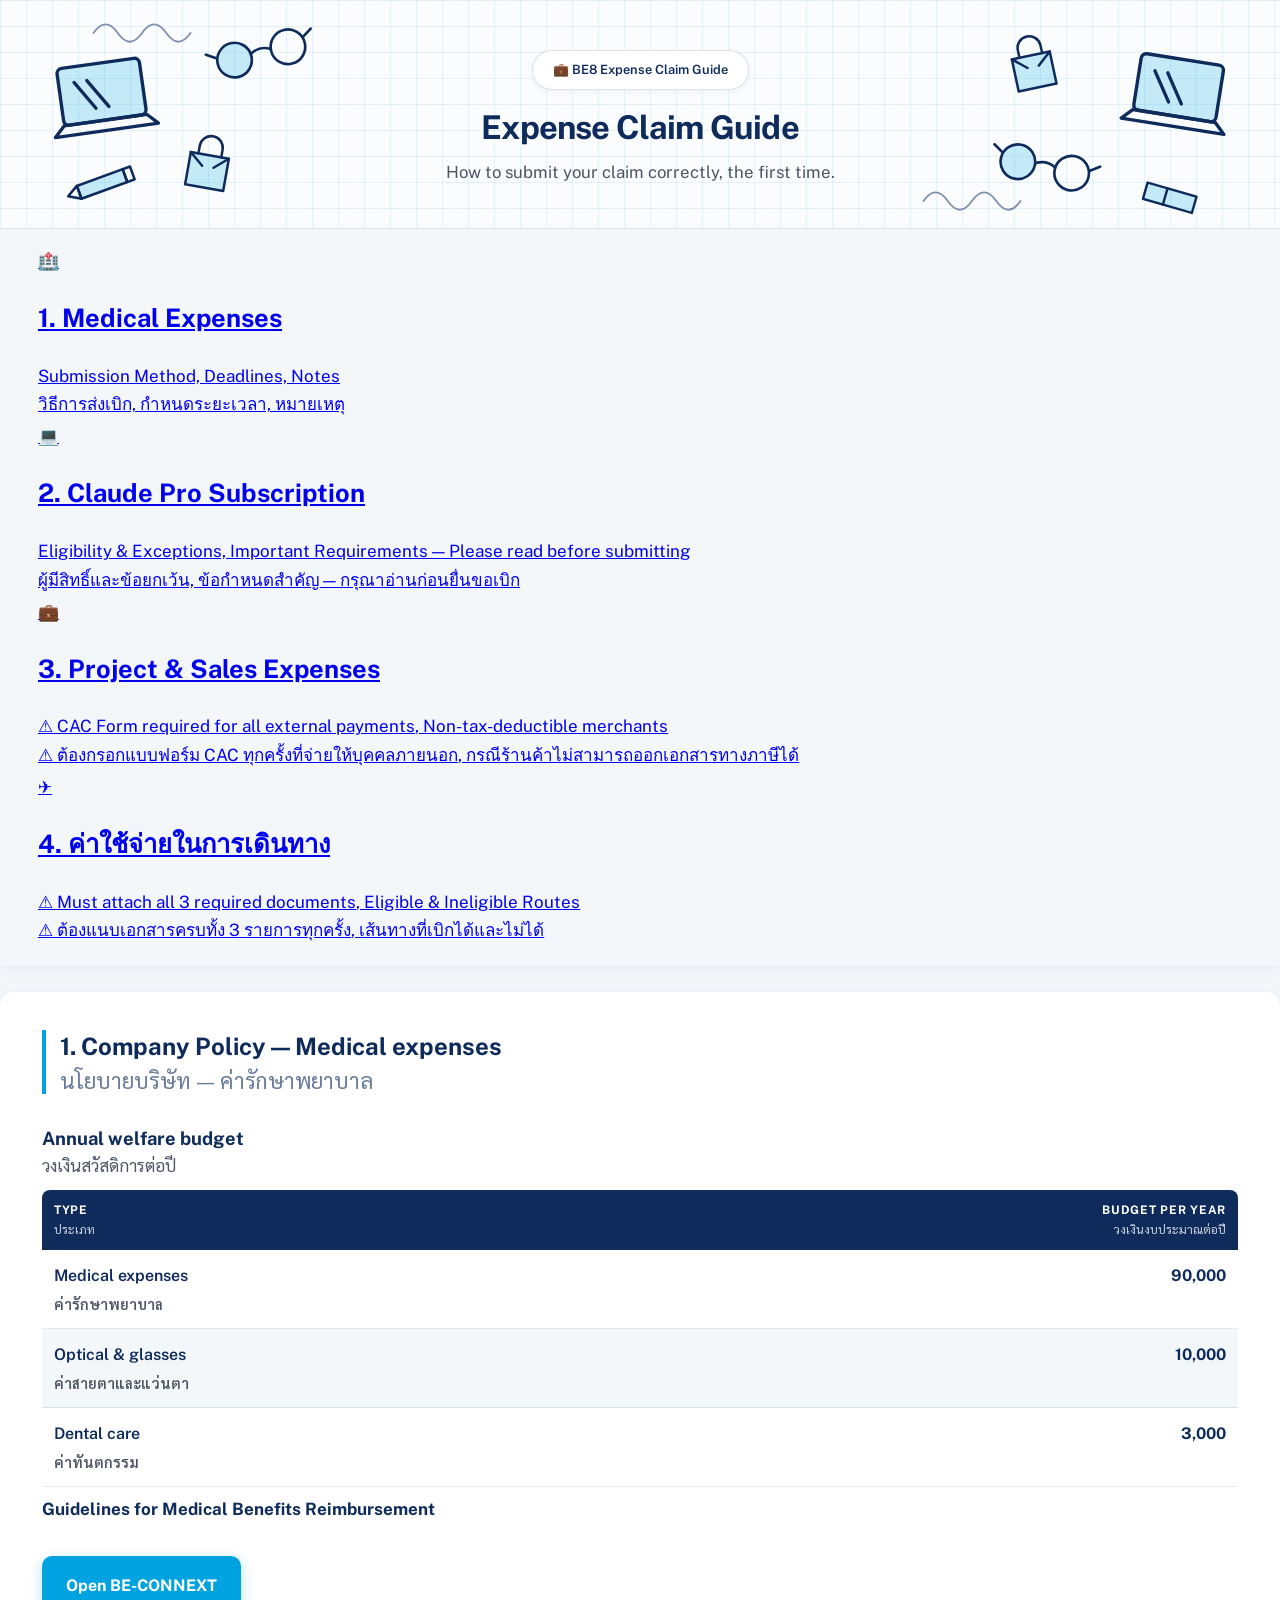
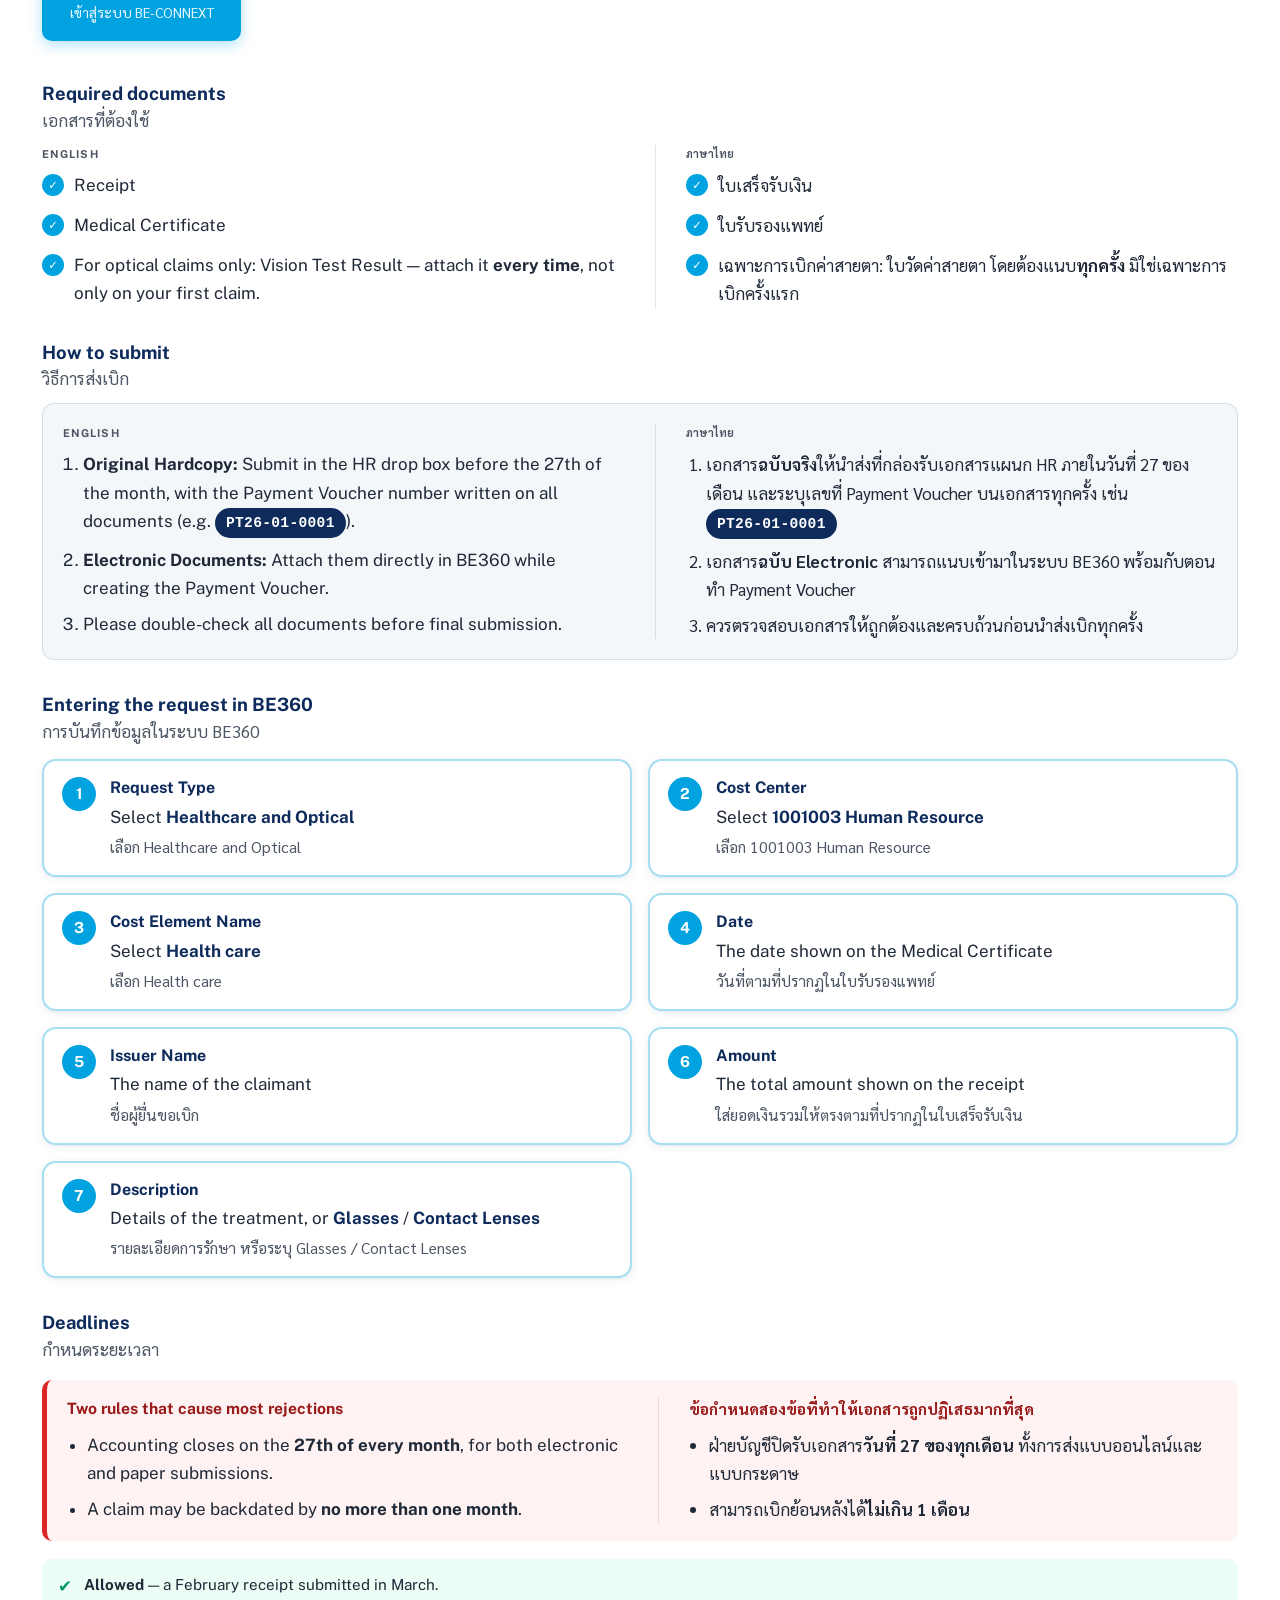
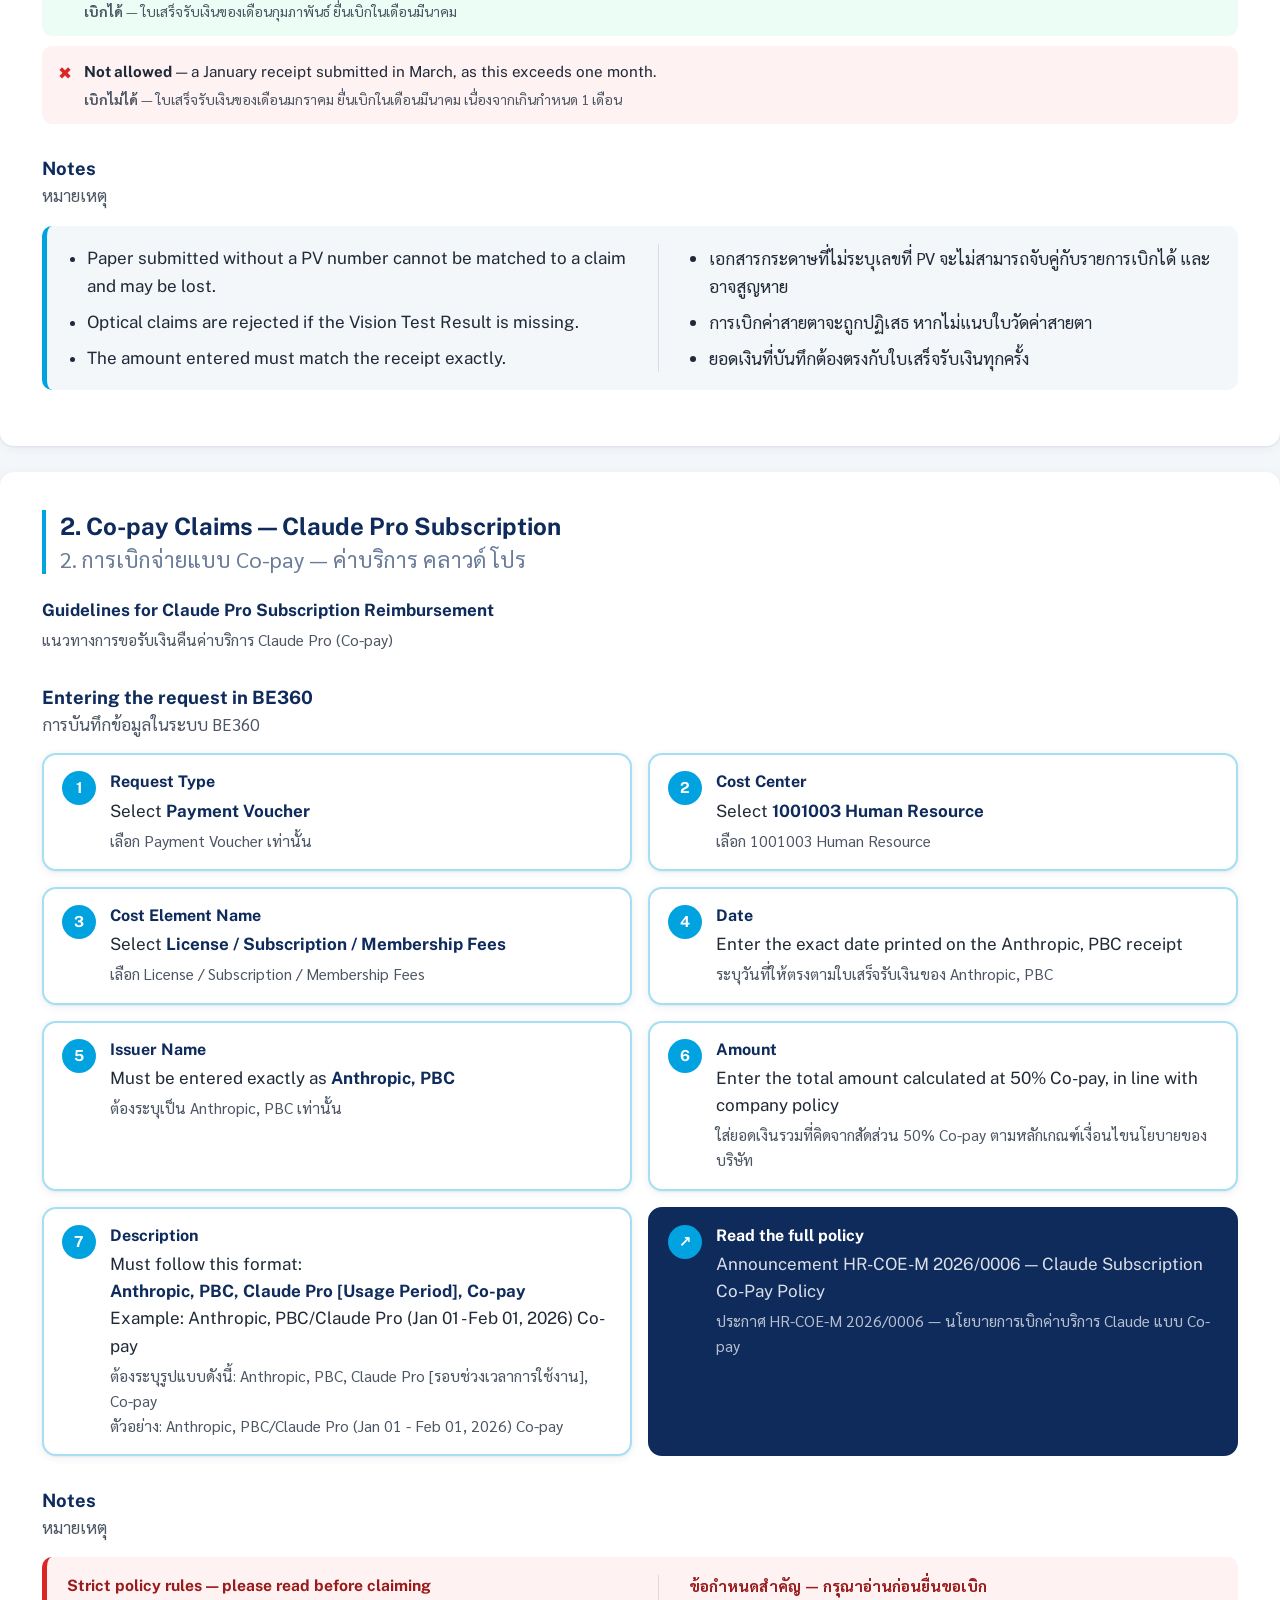
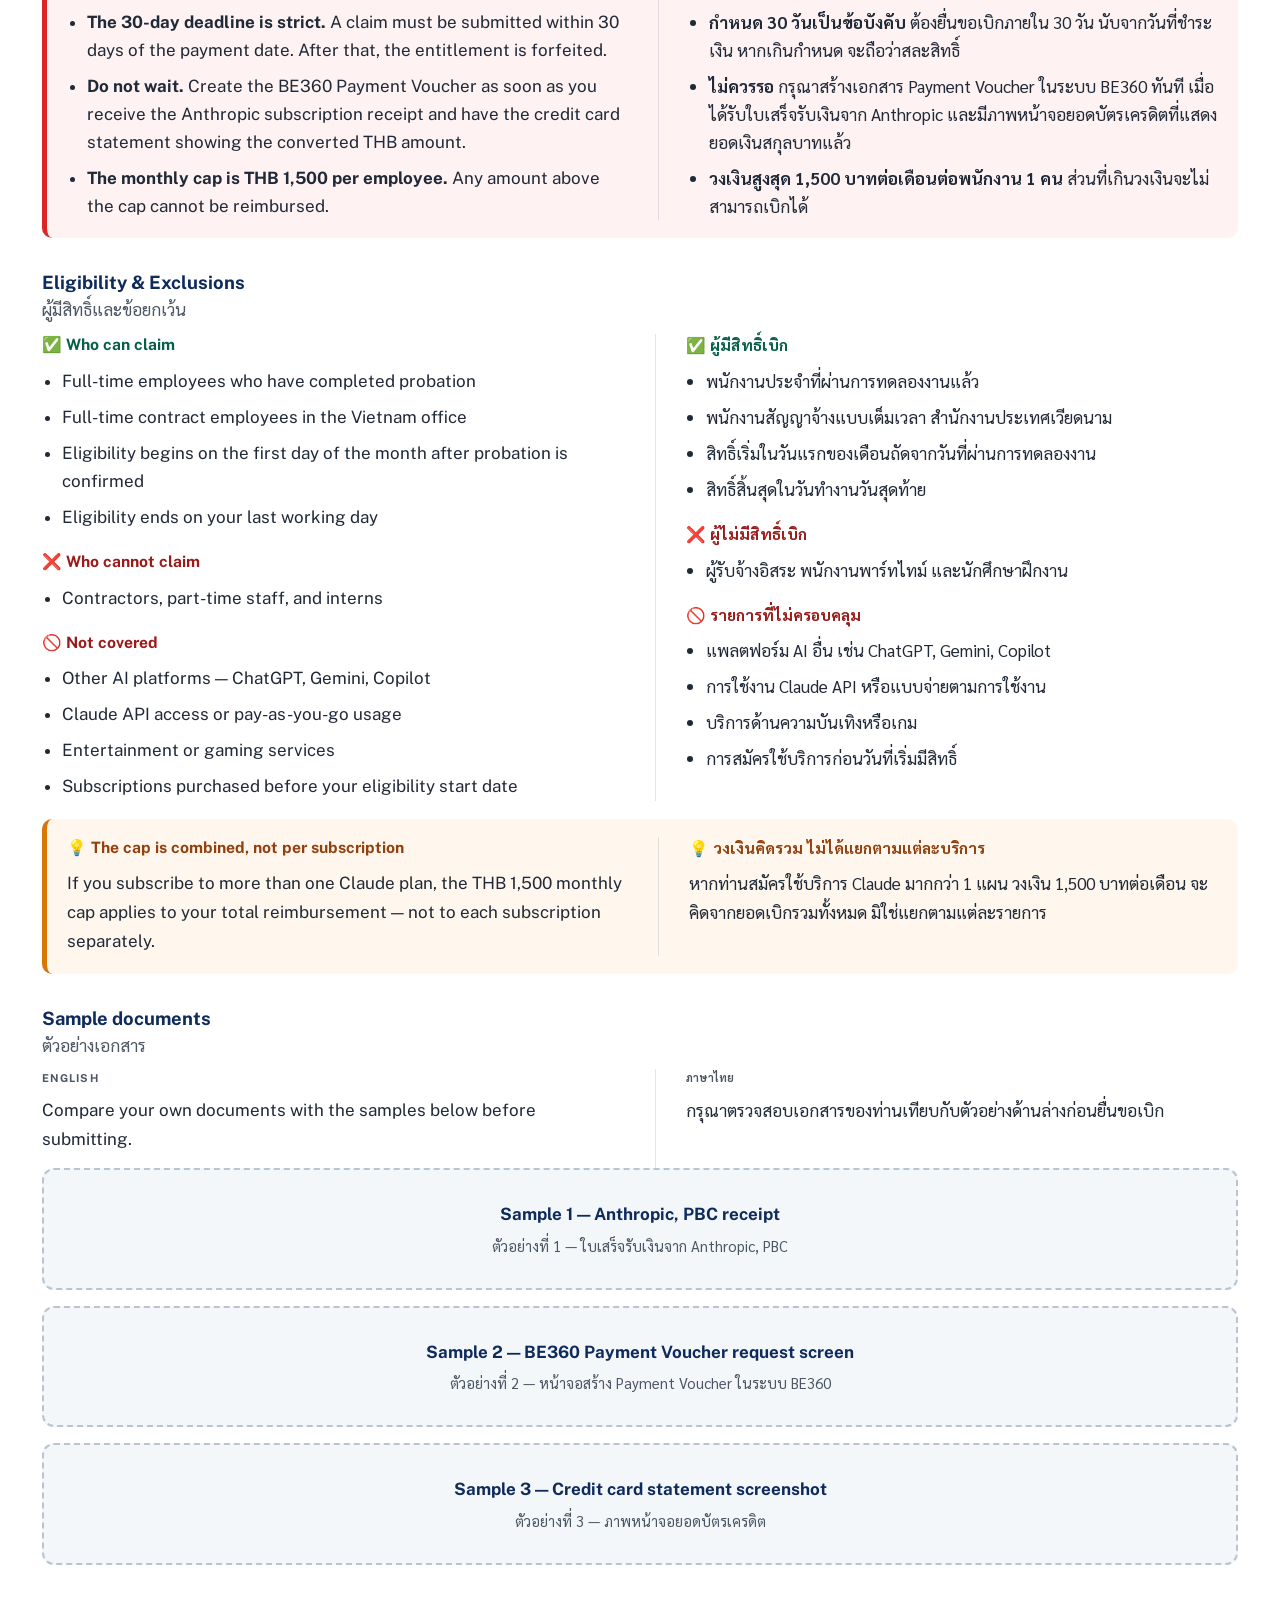
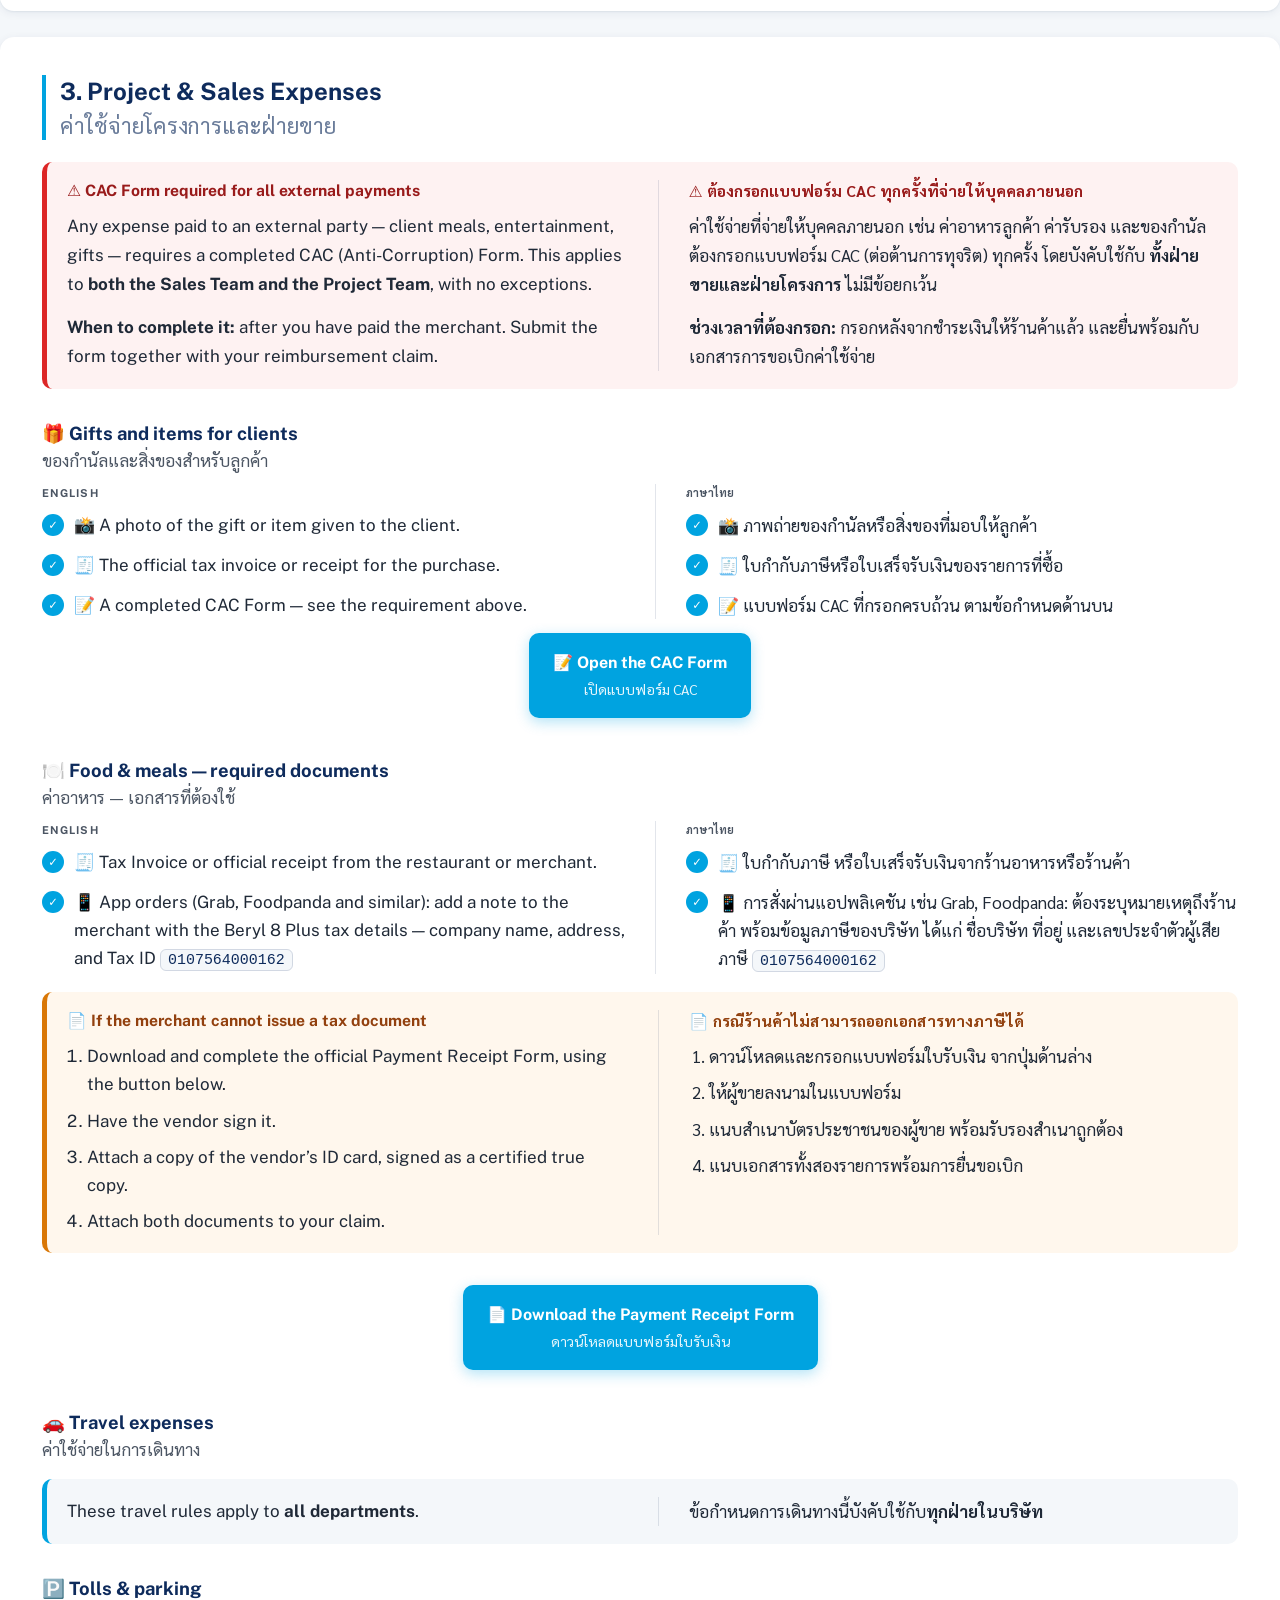
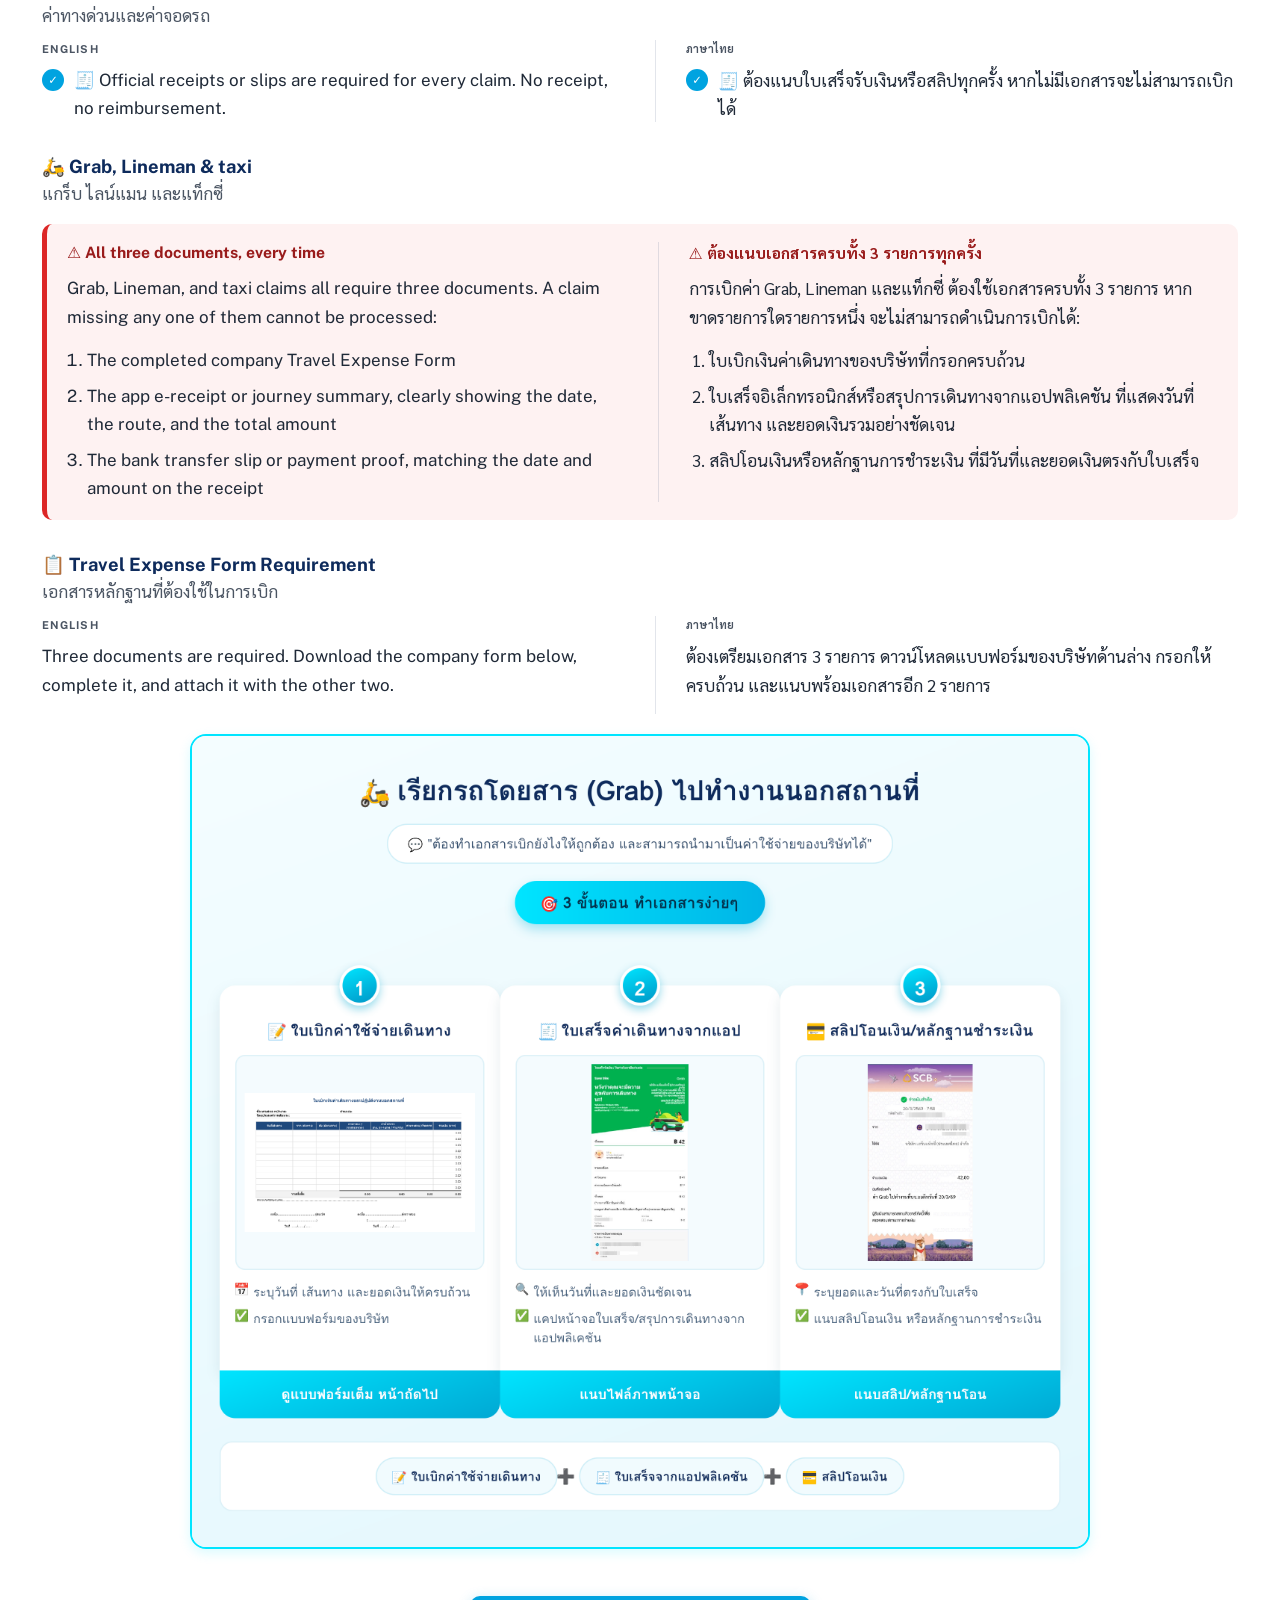
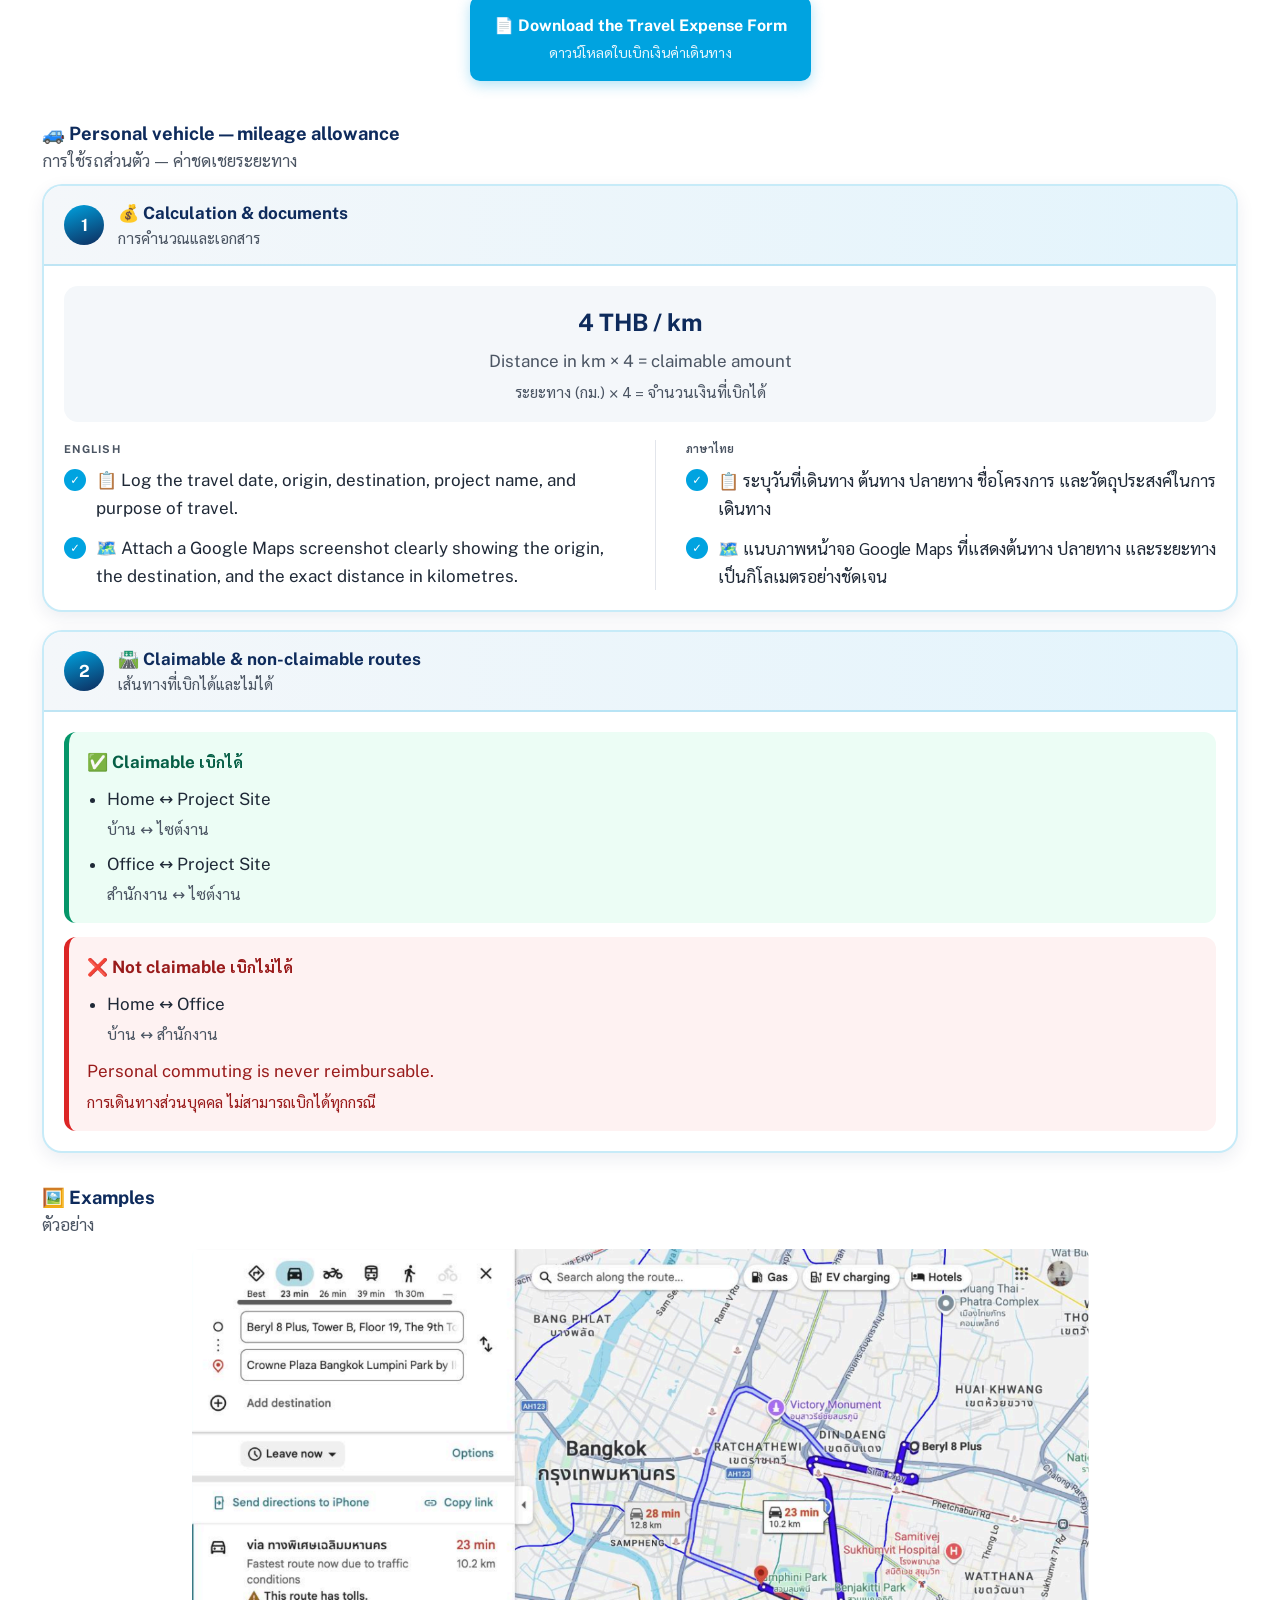
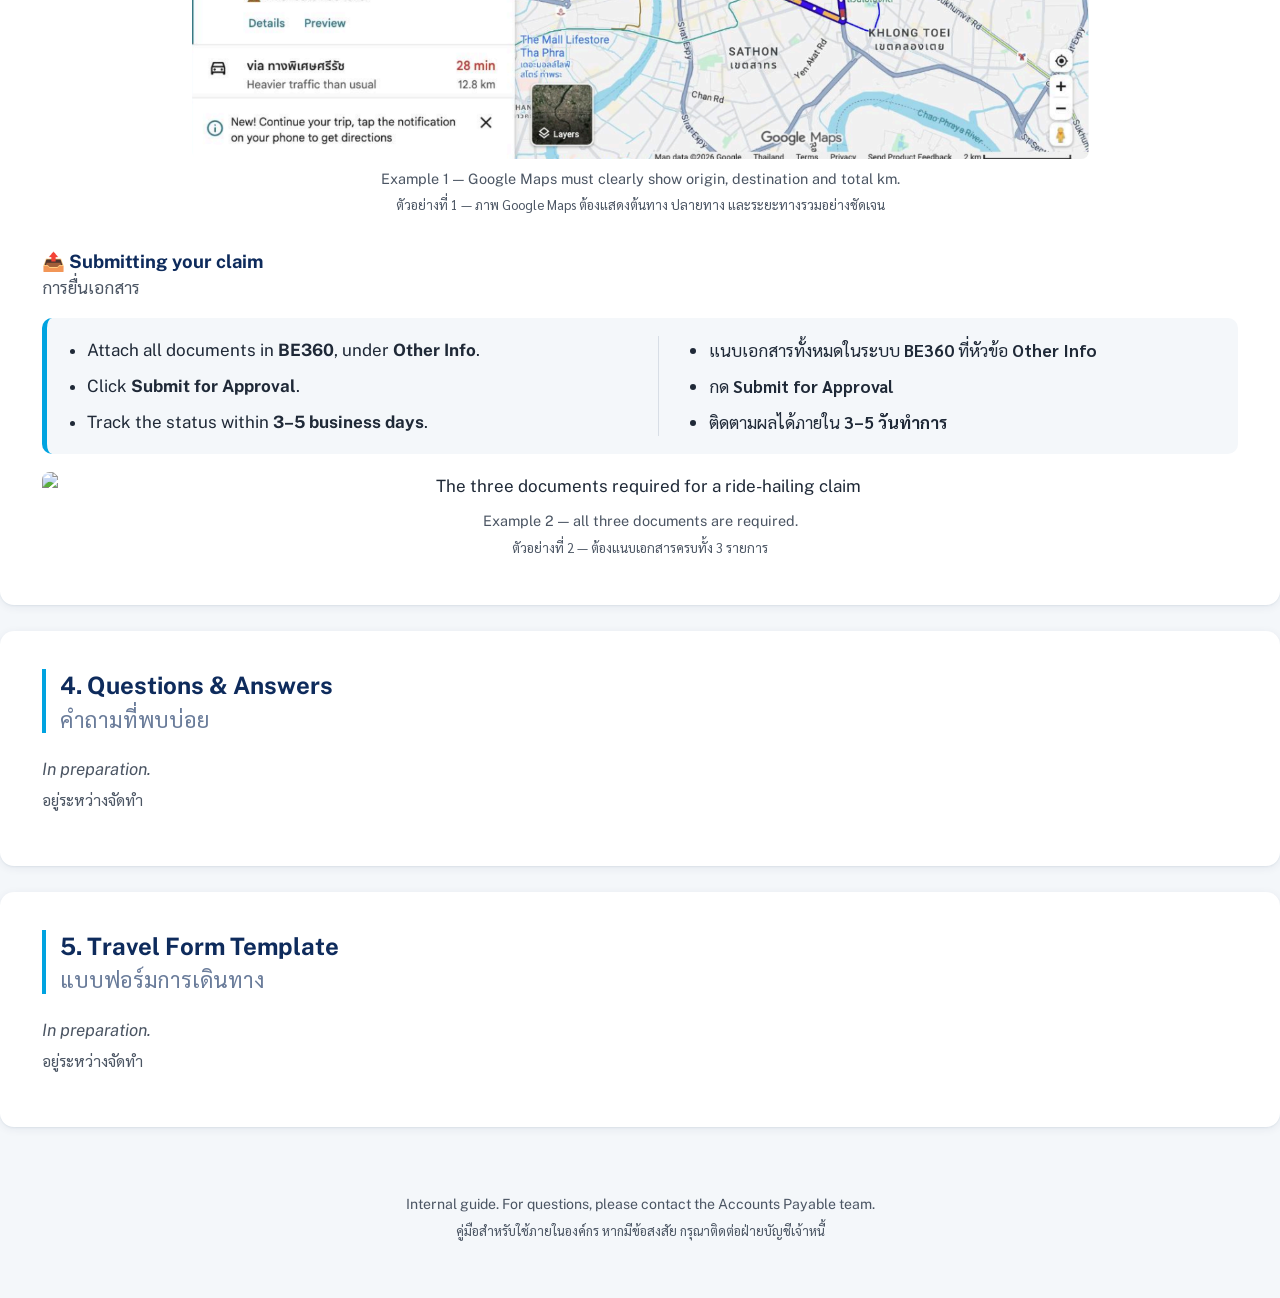
==== commit 530b7a48: "Update index.html" ====
--- a/index.html
+++ b/index.html
@@ -98,120 +98,55 @@
 
   </header>
 
-<!-- ===== MENU (การ์ด 4 ช่องสไตล์ infographic) ===== -->
-  <style>
-    .hero-card-list {
-      max-width: 520px;
-      margin: -20px auto 40px;
-      padding: 0 16px;
-      display: flex;
-      flex-direction: column;
-      gap: 16px;
-    }
-
-    .info-card-link {
-      background: #FFFFFF;
-      border: 3.5px solid #38BDF8;
-      border-radius: 20px;
-      padding: 16px 20px;
-      display: flex;
-      align-items: center;
-      gap: 16px;
-      text-decoration: none;
-      color: inherit;
-      box-shadow: 0 6px 16px rgba(56, 189, 248, 0.15);
-      transition: transform 0.2s, box-shadow 0.2s;
-    }
-
-    .info-card-link:hover {
-      transform: translateY(-3px);
-      box-shadow: 0 10px 20px rgba(2, 132, 199, 0.25);
-    }
-
-    .card-icon-left {
-      width: 70px;
-      height: 70px;
-      flex-shrink: 0;
-      display: flex;
-      align-items: center;
-      justify-content: center;
-      font-size: 44px;
-    }
-
-    .card-v-divider {
-      width: 2px;
-      height: 65px;
-      border-left: 2px dashed #93C5FD;
-      flex-shrink: 0;
-    }
-
-    .card-text-right {
-      flex-grow: 1;
-    }
-
-    .card-text-right h2 {
-      margin: 0 0 4px 0;
-      font-size: 1.1rem;
-      font-weight: 700;
-      color: #0284C7;
-      line-height: 1.3;
-    }
-
-    .card-text-right p {
-      margin: 0;
-      font-size: 0.88rem;
-      color: #334155;
-      line-height: 1.45;
-    }
-
-    .text-warn {
-      color: #DC2626;
-      font-weight: 600;
-    }
-  </style>
-
-  <nav class="hero-card-list">
-
-    <!-- ช่องที่ 1: Medical Expenses -->
-    <a href="#medical" class="info-card-link">
-      <div class="card-icon-left">🏥</div>
-      <div class="card-v-divider"></div>
-      <div class="card-text-right">
-        <h2>1. Medical Expenses</h2>
-        <p>วิธีการส่งเบิก, กำหนดระยะเวลา, หมายเหตุ</p>
-      </div>
-    </a>
-
-    <!-- ช่องที่ 2: Claude Pro Subscription -->
-    <a href="#copay" class="info-card-link">
-      <div class="card-icon-left">💻</div>
-      <div class="card-v-divider"></div>
-      <div class="card-text-right">
-        <h2>2. Claude Pro Subscription</h2>
-        <p>ผู้มีสิทธิ์และข้อยกเว้น, <span class="text-warn">ข้อกำหนดสำคัญ — กรุณาอ่านก่อนยื่นขอเบิก</span></p>
-      </div>
-    </a>
-
-    <!-- ช่องที่ 3: Project & Sales Expenses -->
-    <a href="#project" class="info-card-link">
-      <div class="card-icon-left">💼</div>
-      <div class="card-v-divider"></div>
-      <div class="card-text-right">
-        <h2>3. Project &amp; Sales Expenses</h2>
-        <p><span class="text-warn">⚠️ ต้องกรอกแบบฟอร์ม CAC ทุกครั้งที่จ่ายให้บุคคลภายนอก</span>, กรณีร้านค้าไม่สามารถออกเอกสารทางภาษีได้</p>
-      </div>
-    </a>
-
-    <!-- ช่องที่ 4: ค่าใช้จ่ายในการเดินทาง -->
-    <a href="#travel" class="info-card-link">
-      <div class="card-icon-left">✈️</div>
-      <div class="card-v-divider"></div>
-      <div class="card-text-right">
-        <h2>4. ค่าใช้จ่ายในการเดินทาง</h2>
-        <p><span class="text-warn">⚠️ ต้องแนบเอกสารครบทั้ง 3 รายการทุกครั้ง</span>, เส้นทางที่เบิกได้และไม่ได้</p>
-      </div>
-    </a>
-
+<!-- ===== MENU (แก้ไขใหม่เป็นรูปแบบการ์ด 4 ช่องใหญ่) ===== -->
+  <nav class="landing-cards-container">
+    <div class="card-list">
+
+      <!-- ช่องที่ 1: Medical Expenses -->
+      <a href="#medical" class="info-card">
+        <div class="card-left">🏥</div>
+        <div class="card-divider"></div>
+        <div class="card-right">
+          <h2>1. Medical Expenses</h2>
+          <div class="desc-en">Submission Method, Deadlines, Notes</div>
+          <span class="desc-th">วิธีการส่งเบิก, กำหนดระยะเวลา, หมายเหตุ</span>
+        </div>
+      </a>
+
+      <!-- ช่องที่ 2: Claude Pro Subscription -->
+      <a href="#copay" class="info-card">
+        <div class="card-left">💻</div>
+        <div class="card-divider"></div>
+        <div class="card-right">
+          <h2>2. Claude Pro Subscription</h2>
+          <div class="desc-en">Eligibility &amp; Exceptions, <span class="text-warn">Important Requirements — Please read before submitting</span></div>
+          <span class="desc-th">ผู้มีสิทธิ์และข้อยกเว้น, <span class="text-warn">ข้อกำหนดสำคัญ — กรุณาอ่านก่อนยื่นขอเบิก</span></span>
+        </div>
+      </a>
+
+      <!-- ช่องที่ 3: Project & Sales Expenses -->
+      <a href="#project" class="info-card">
+        <div class="card-left">💼</div>
+        <div class="card-divider"></div>
+        <div class="card-right">
+          <h2>3. Project &amp; Sales Expenses</h2>
+          <div class="desc-en"><span class="text-warn">⚠️ CAC Form required for all external payments</span>, Non-tax-deductible merchants</div>
+          <span class="desc-th"><span class="text-warn">⚠️ ต้องกรอกแบบฟอร์ม CAC ทุกครั้งที่จ่ายให้บุคคลภายนอก</span>, กรณีร้านค้าไม่สามารถออกเอกสารทางภาษีได้</span>
+        </div>
+      </a>
+
+      <!-- ช่องที่ 4: Travel Expenses -->
+      <a href="#travel" class="info-card">
+        <div class="card-left">✈️</div>
+        <div class="card-divider"></div>
+        <div class="card-right">
+          <h2>4. ค่าใช้จ่ายในการเดินทาง</h2>
+          <div class="desc-en"><span class="text-warn">⚠️ Must attach all 3 required documents</span>, Eligible &amp; Ineligible Routes</div>
+          <span class="desc-th"><span class="text-warn">⚠️ ต้องแนบเอกสารครบทั้ง 3 รายการทุกครั้ง</span>, เส้นทางที่เบิกได้และไม่ได้</span>
+        </div>
+      </a>
+
+    </div>
   </nav>
 
   <!-- =========================================================
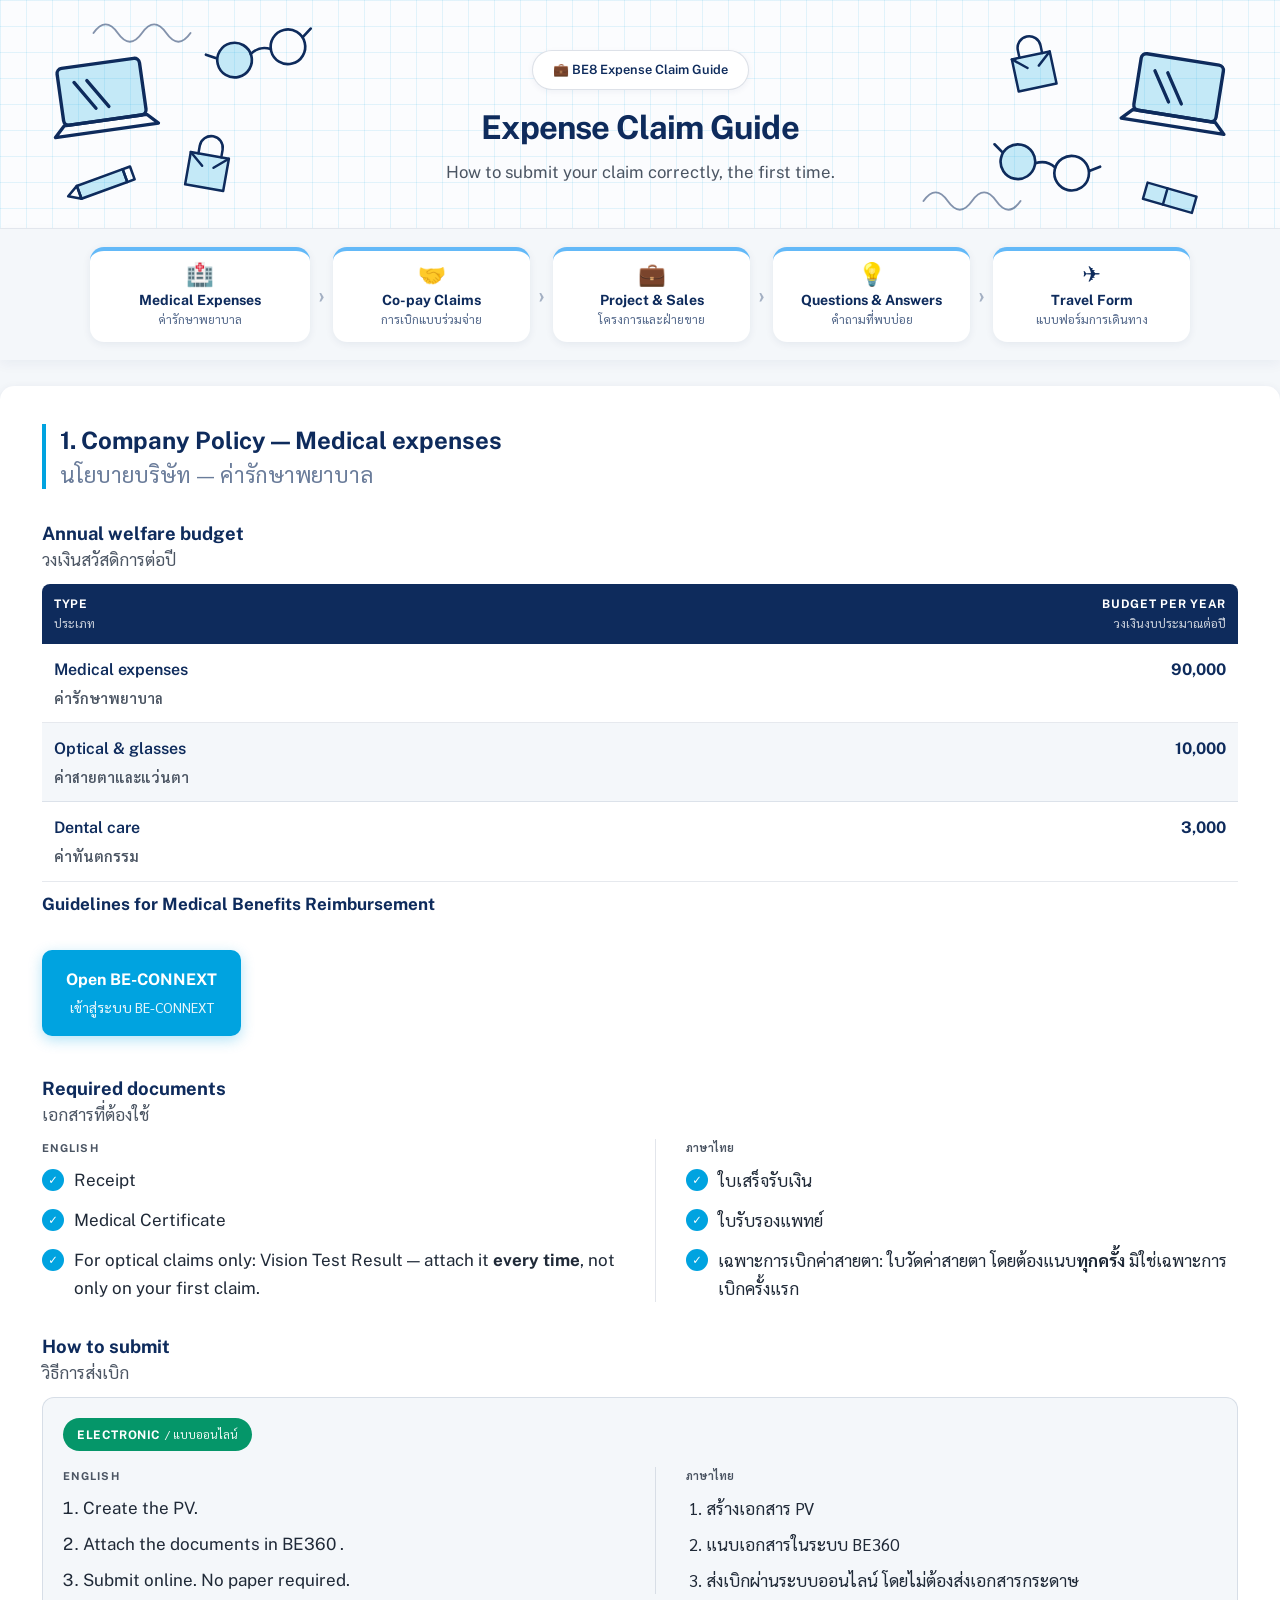
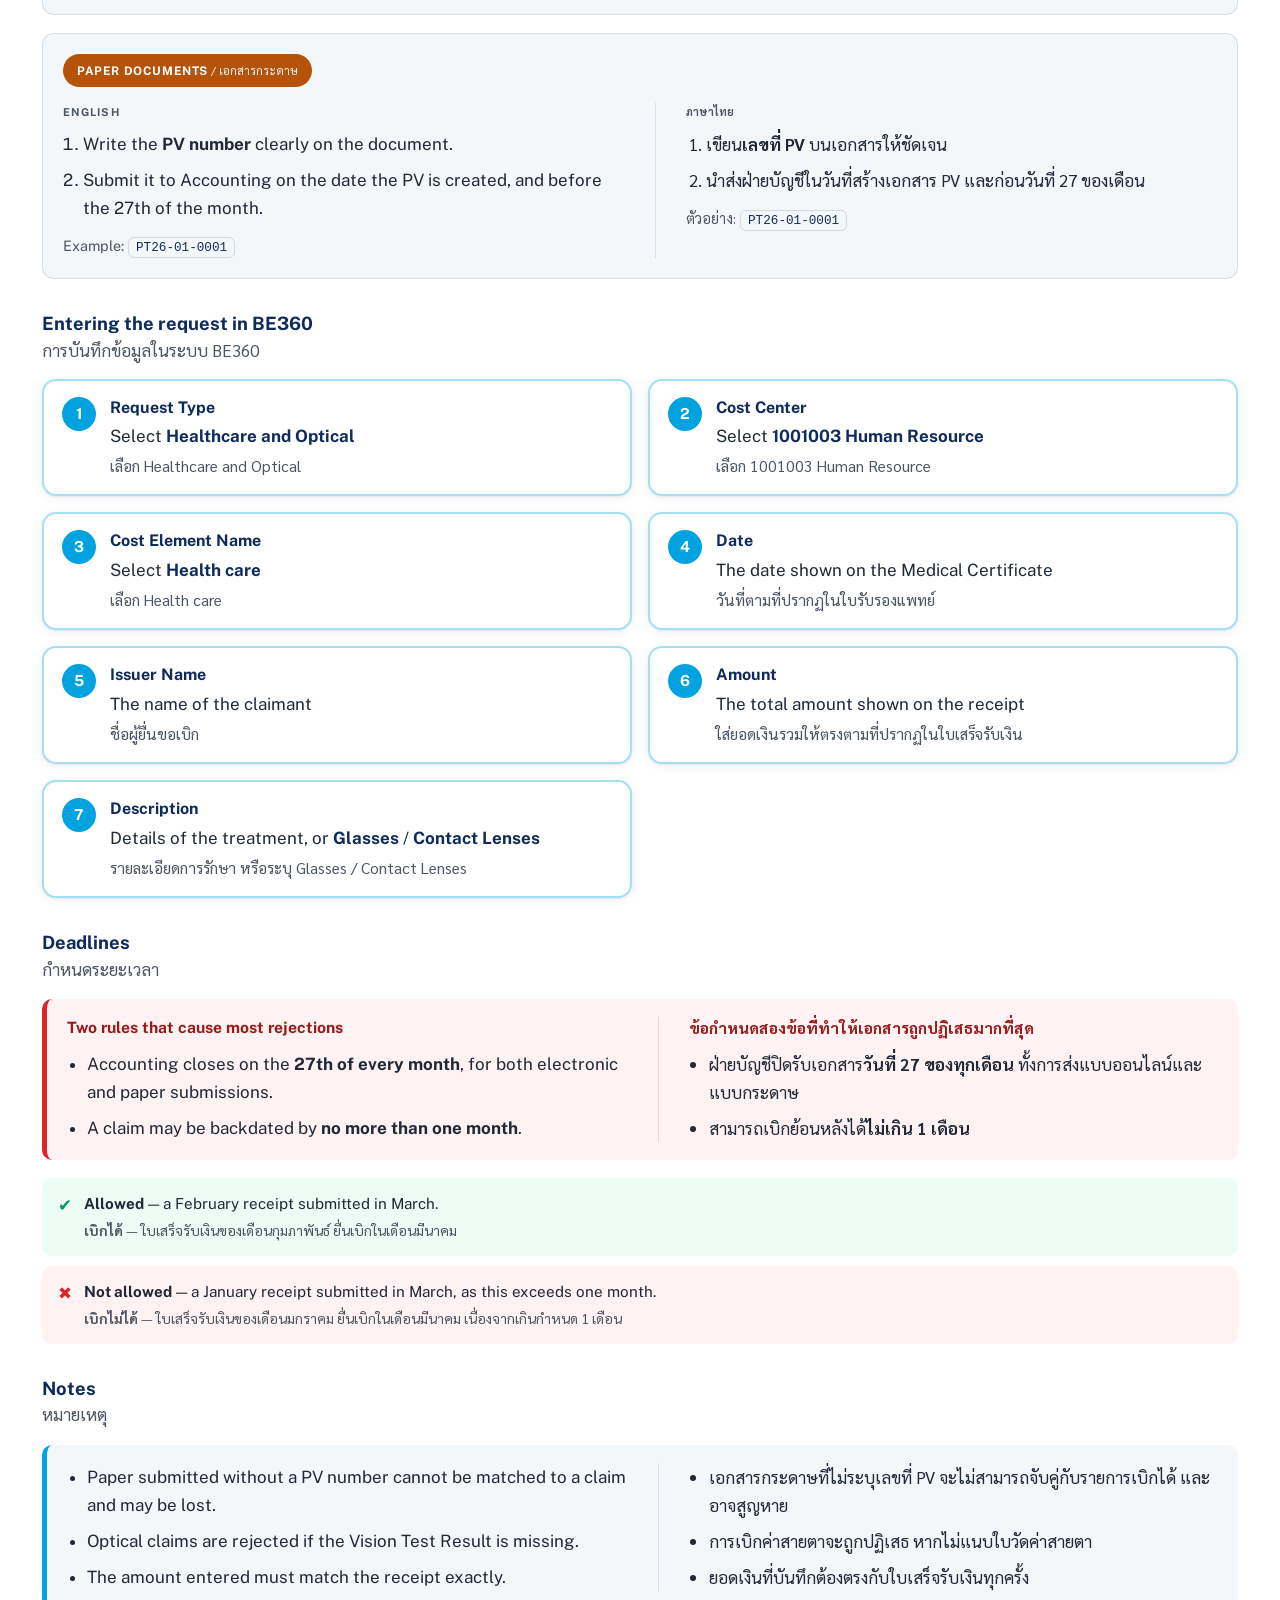
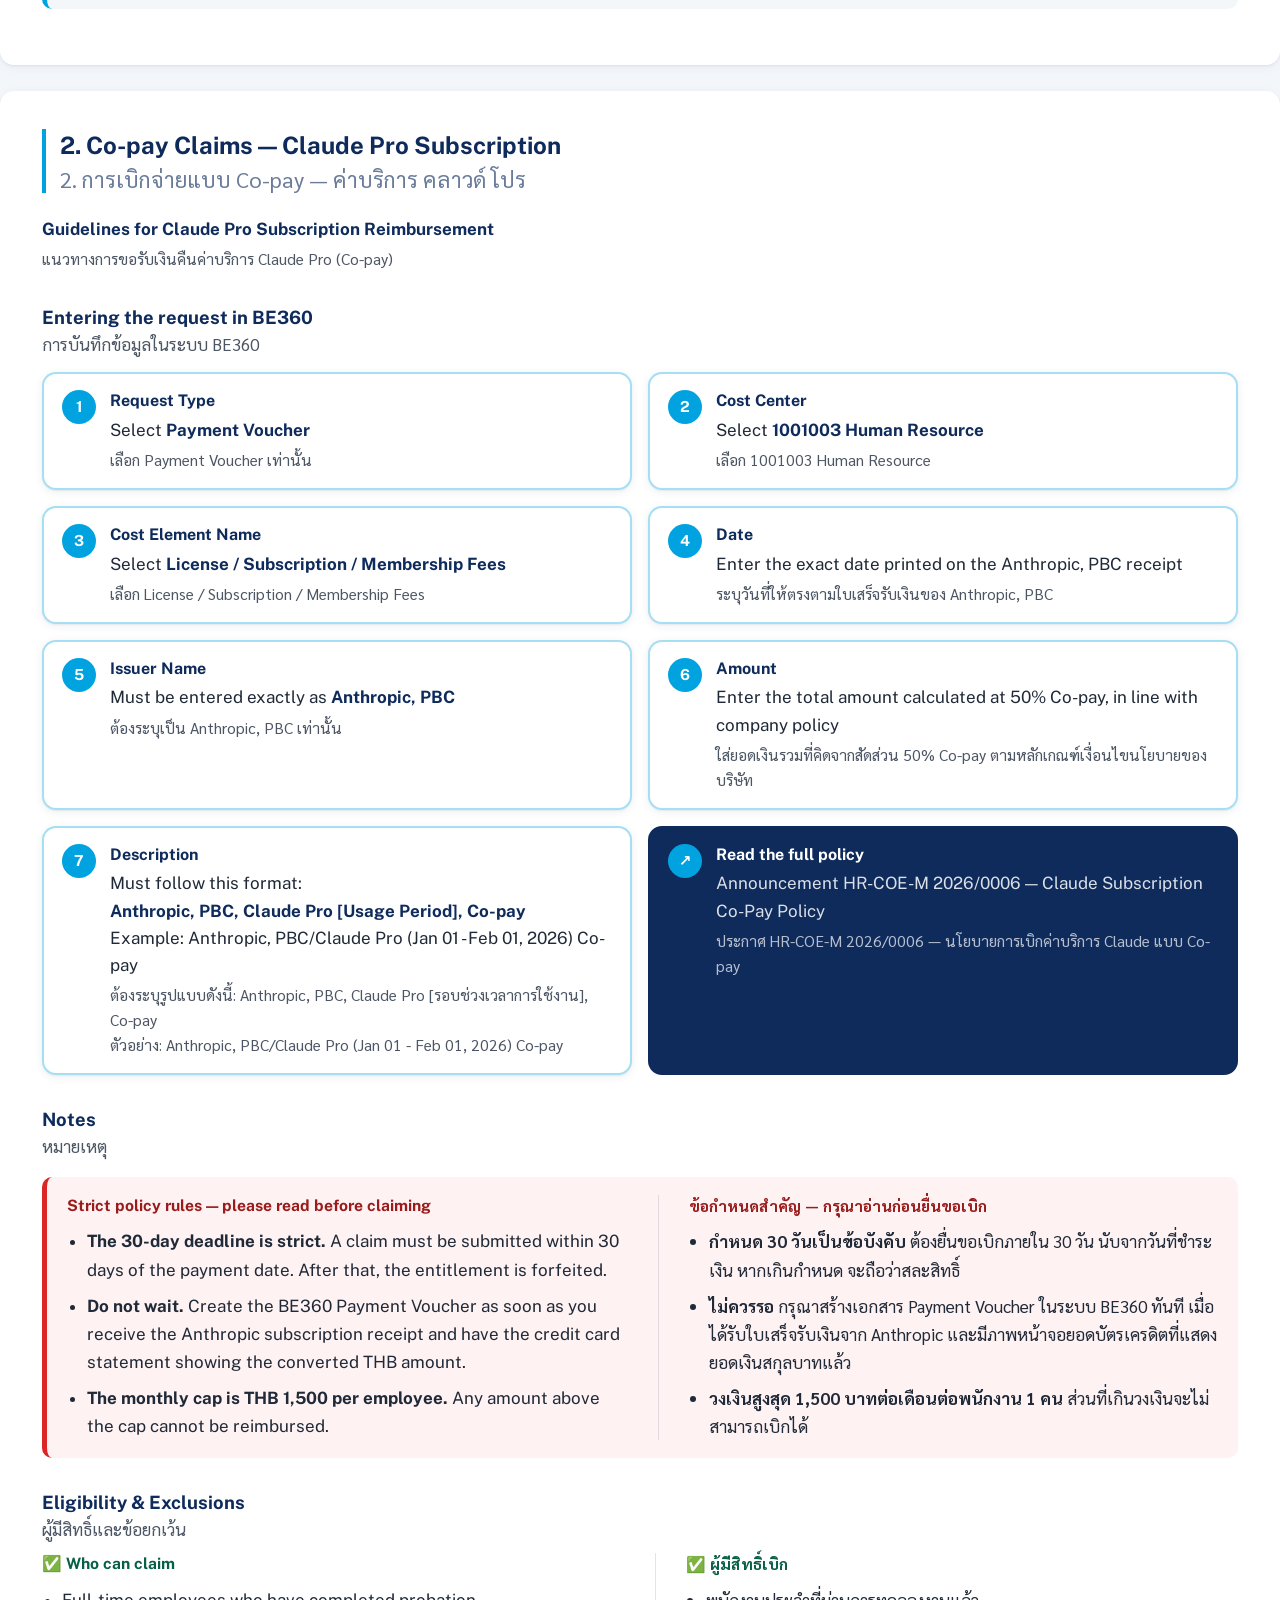
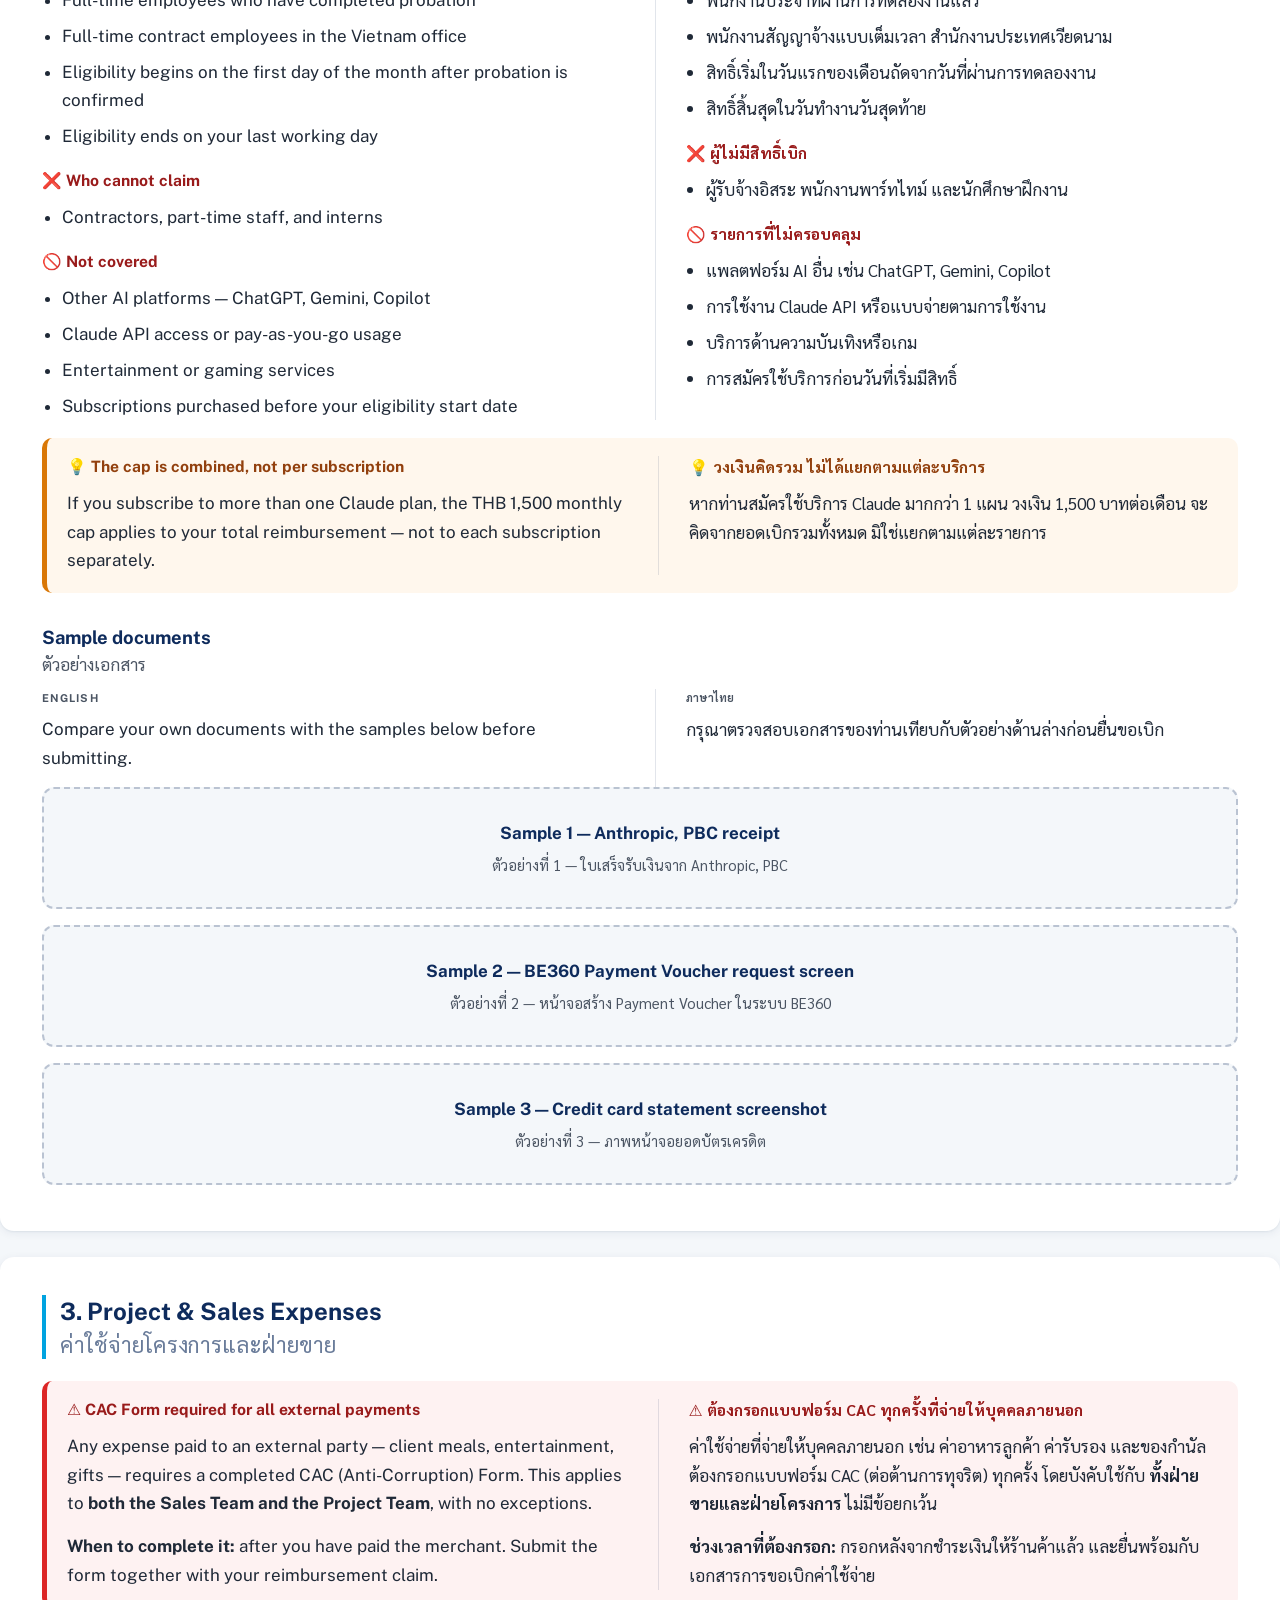
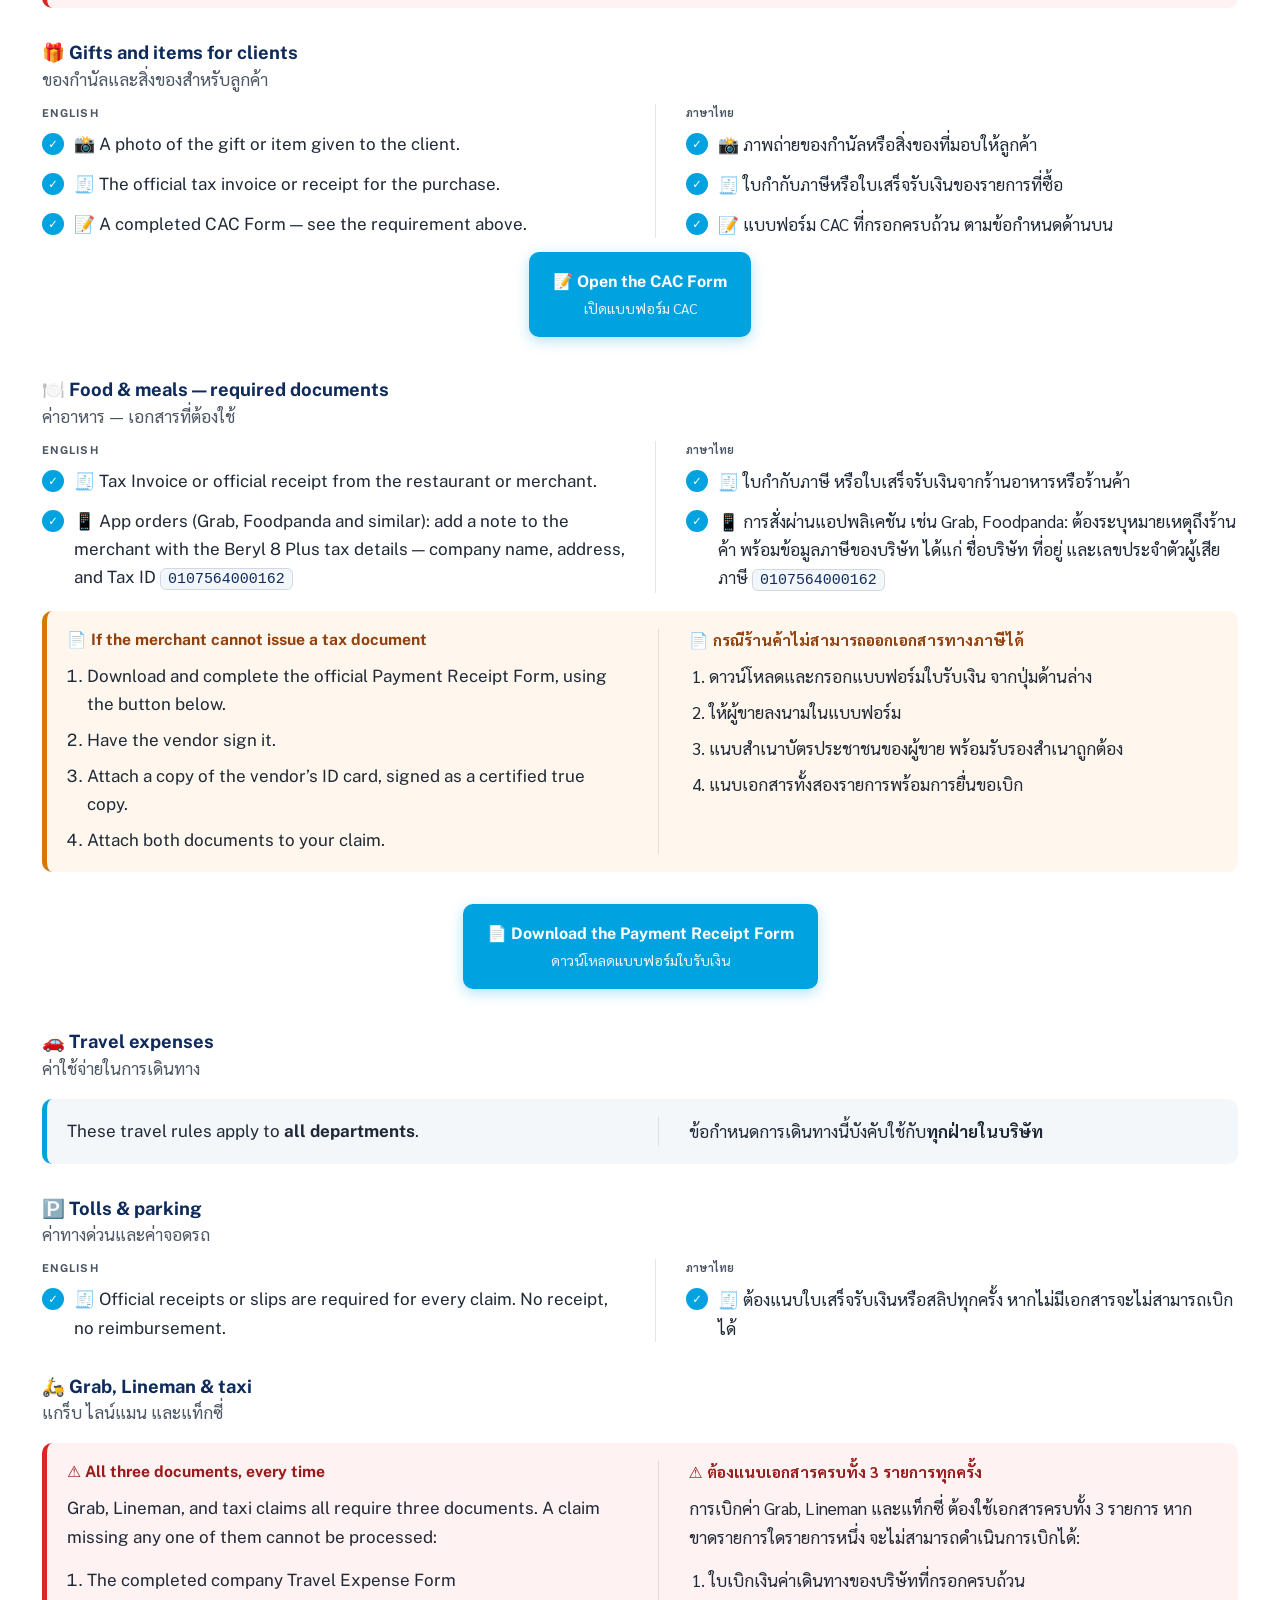
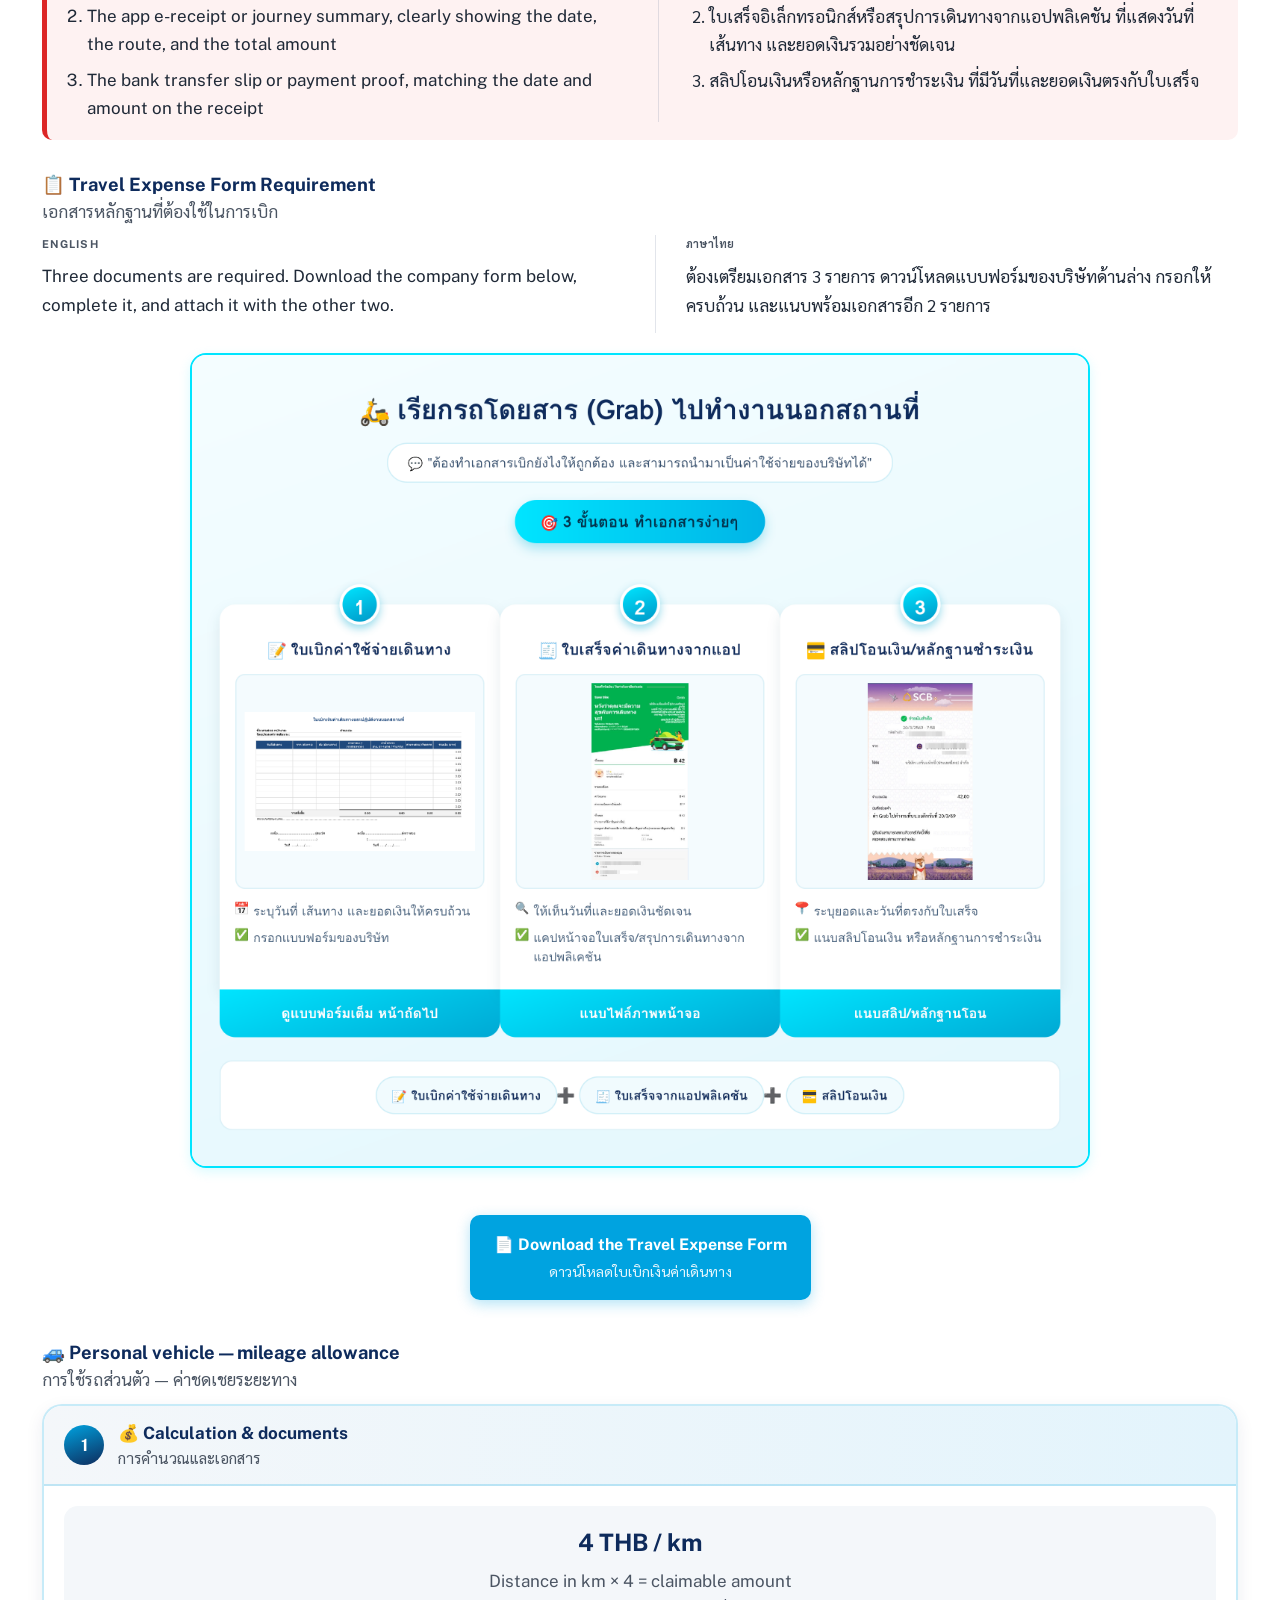
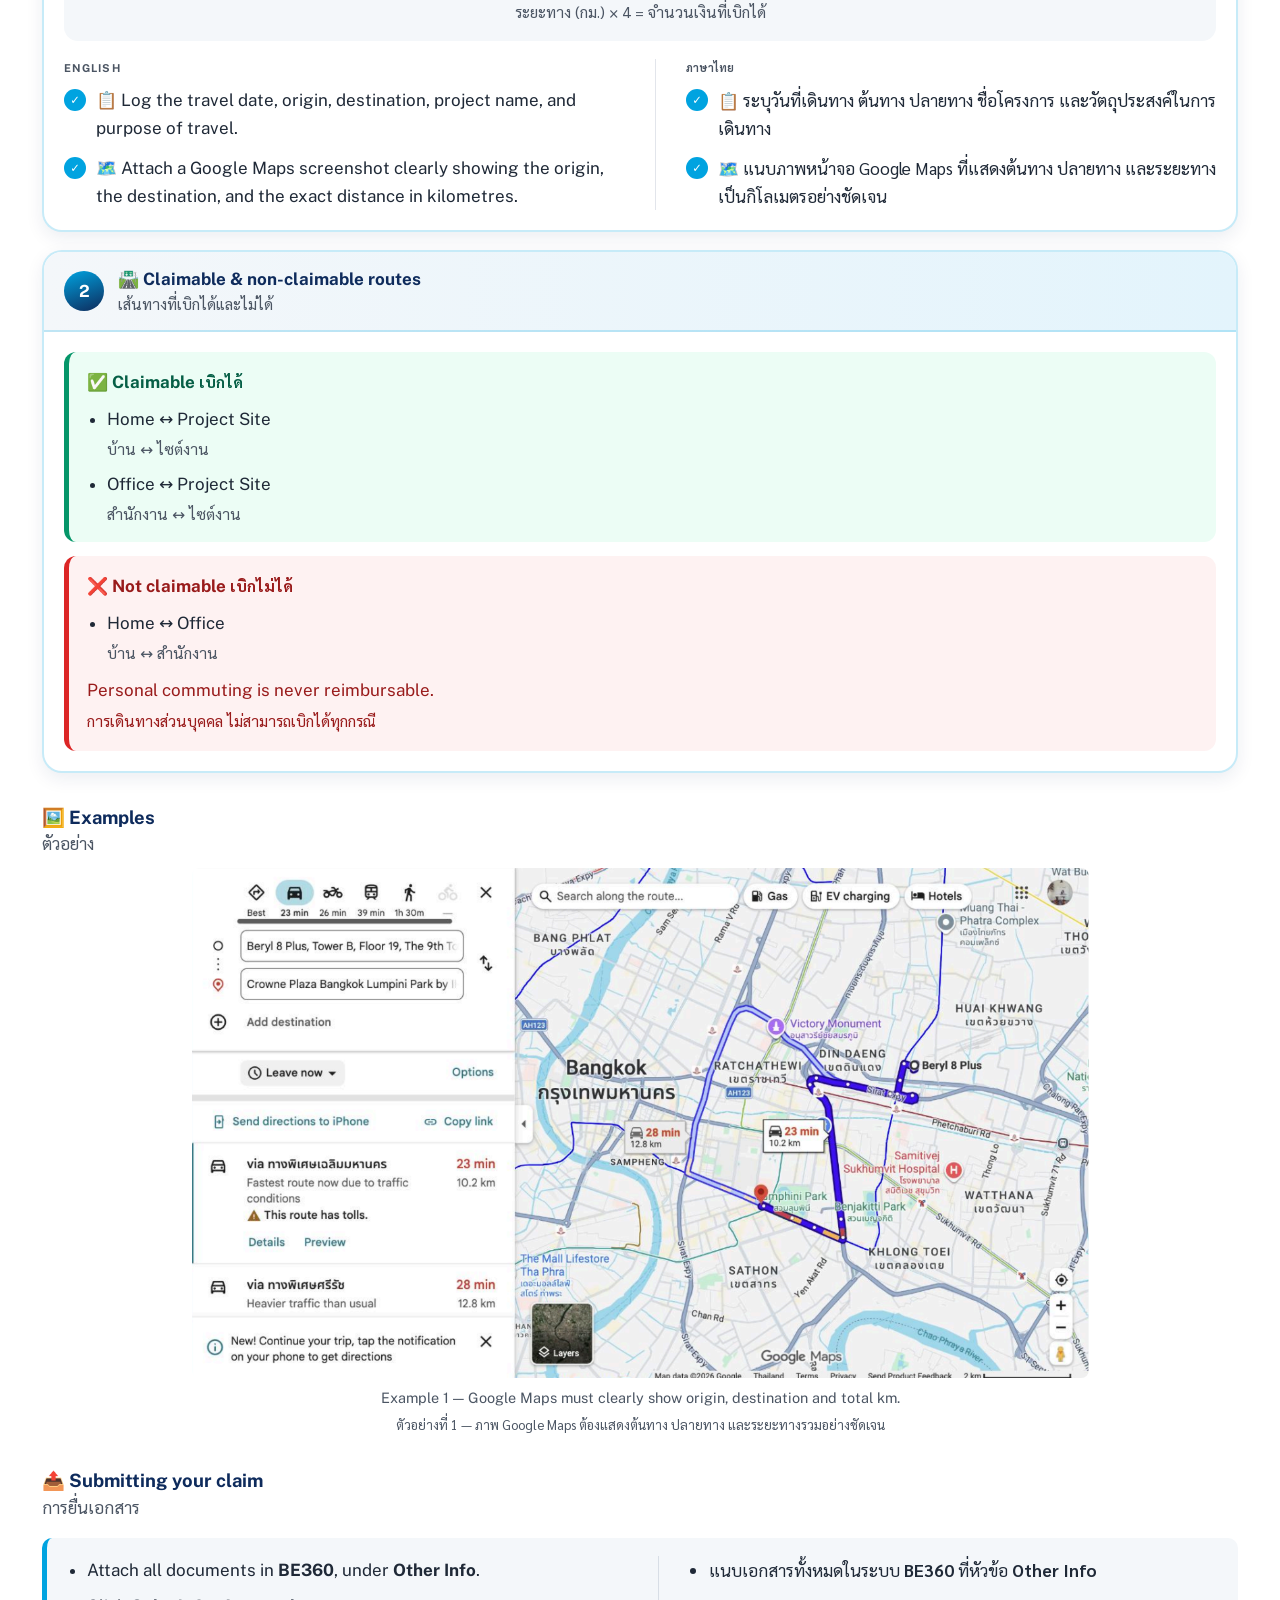
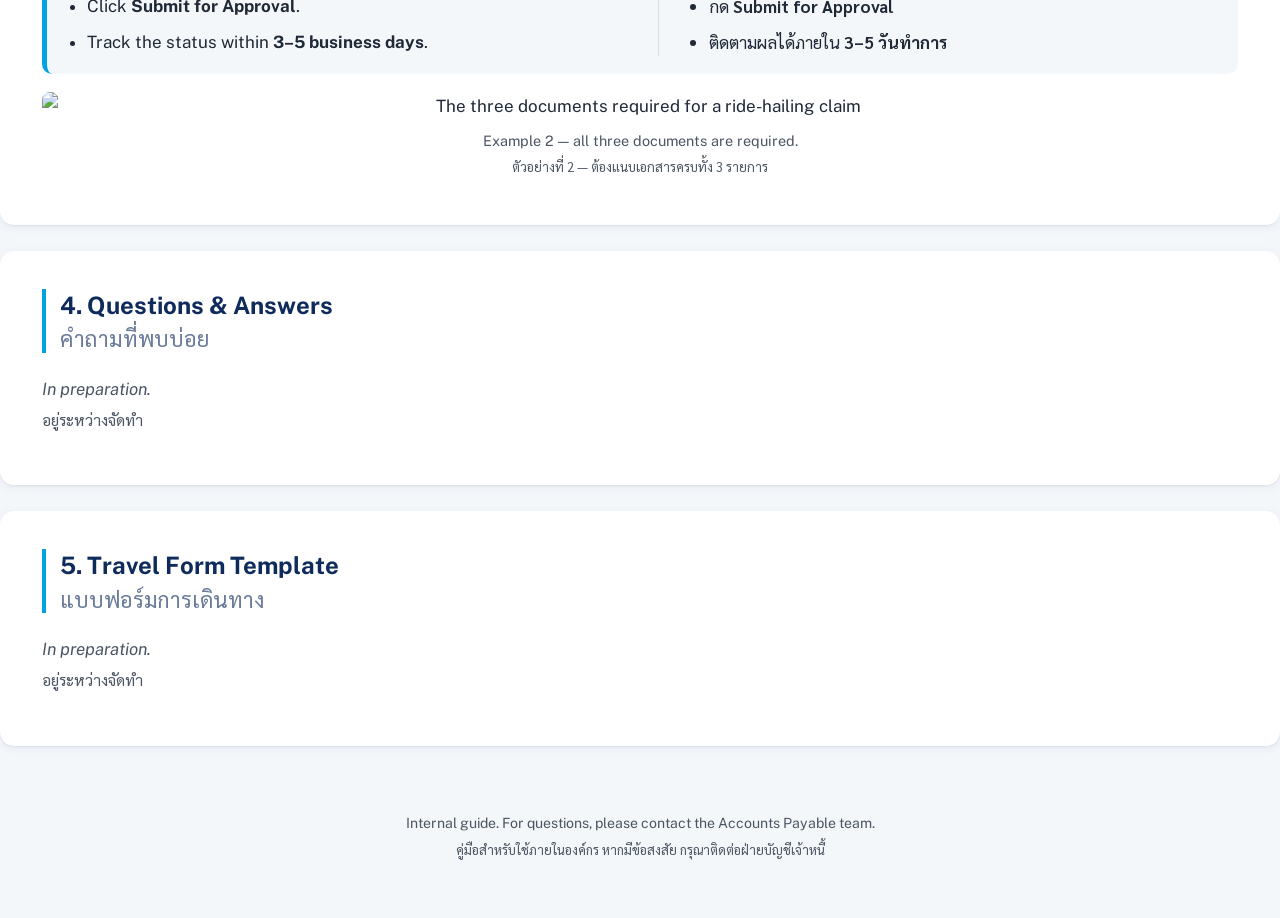
==== commit 3a2e6881: "Update index.html" ====
--- a/index.html
+++ b/index.html
@@ -98,55 +98,35 @@
 
   </header>
 
-<!-- ===== MENU (แก้ไขใหม่เป็นรูปแบบการ์ด 4 ช่องใหญ่) ===== -->
-  <nav class="landing-cards-container">
-    <div class="card-list">
-
-      <!-- ช่องที่ 1: Medical Expenses -->
-      <a href="#medical" class="info-card">
-        <div class="card-left">🏥</div>
-        <div class="card-divider"></div>
-        <div class="card-right">
-          <h2>1. Medical Expenses</h2>
-          <div class="desc-en">Submission Method, Deadlines, Notes</div>
-          <span class="desc-th">วิธีการส่งเบิก, กำหนดระยะเวลา, หมายเหตุ</span>
-        </div>
-      </a>
-
-      <!-- ช่องที่ 2: Claude Pro Subscription -->
-      <a href="#copay" class="info-card">
-        <div class="card-left">💻</div>
-        <div class="card-divider"></div>
-        <div class="card-right">
-          <h2>2. Claude Pro Subscription</h2>
-          <div class="desc-en">Eligibility &amp; Exceptions, <span class="text-warn">Important Requirements — Please read before submitting</span></div>
-          <span class="desc-th">ผู้มีสิทธิ์และข้อยกเว้น, <span class="text-warn">ข้อกำหนดสำคัญ — กรุณาอ่านก่อนยื่นขอเบิก</span></span>
-        </div>
-      </a>
-
-      <!-- ช่องที่ 3: Project & Sales Expenses -->
-      <a href="#project" class="info-card">
-        <div class="card-left">💼</div>
-        <div class="card-divider"></div>
-        <div class="card-right">
-          <h2>3. Project &amp; Sales Expenses</h2>
-          <div class="desc-en"><span class="text-warn">⚠️ CAC Form required for all external payments</span>, Non-tax-deductible merchants</div>
-          <span class="desc-th"><span class="text-warn">⚠️ ต้องกรอกแบบฟอร์ม CAC ทุกครั้งที่จ่ายให้บุคคลภายนอก</span>, กรณีร้านค้าไม่สามารถออกเอกสารทางภาษีได้</span>
-        </div>
-      </a>
-
-      <!-- ช่องที่ 4: Travel Expenses -->
-      <a href="#travel" class="info-card">
-        <div class="card-left">✈️</div>
-        <div class="card-divider"></div>
-        <div class="card-right">
-          <h2>4. ค่าใช้จ่ายในการเดินทาง</h2>
-          <div class="desc-en"><span class="text-warn">⚠️ Must attach all 3 required documents</span>, Eligible &amp; Ineligible Routes</div>
-          <span class="desc-th"><span class="text-warn">⚠️ ต้องแนบเอกสารครบทั้ง 3 รายการทุกครั้ง</span>, เส้นทางที่เบิกได้และไม่ได้</span>
-        </div>
-      </a>
-
-    </div>
+  <!-- ===== MENU ===== -->
+  <nav>
+    <ul>
+      <li><a href="#medical" class="nav-card">
+        <span class="nav-emoji">🏥</span>
+        <span class="nav-txt">Medical Expenses
+          <span class="nav-th">ค่ารักษาพยาบาล</span></span>
+      </a></li>
+      <li><a href="#copay" class="nav-card">
+        <span class="nav-emoji">🤝</span>
+        <span class="nav-txt">Co-pay Claims
+          <span class="nav-th">การเบิกแบบร่วมจ่าย</span></span>
+      </a></li>
+      <li><a href="#project" class="nav-card">
+        <span class="nav-emoji">💼</span>
+        <span class="nav-txt">Project &amp; Sales
+          <span class="nav-th">โครงการและฝ่ายขาย</span></span>
+      </a></li>
+      <li><a href="#qa" class="nav-card">
+        <span class="nav-emoji">💡</span>
+        <span class="nav-txt">Questions &amp; Answers
+          <span class="nav-th">คำถามที่พบบ่อย</span></span>
+      </a></li>
+      <li><a href="#travel" class="nav-card">
+        <span class="nav-emoji">✈️</span>
+        <span class="nav-txt">Travel Form
+          <span class="nav-th">แบบฟอร์มการเดินทาง</span></span>
+      </a></li>
+    </ul>
   </nav>
 
   <!-- =========================================================
@@ -227,26 +207,51 @@
       <span class="h-th">วิธีการส่งเบิก</span>
     </h3>
 
-    <div class="rule-card">
-      <div class="bi">
-        <div class="bi-col">
-          <p class="bi-label">English</p>
-          <ol class="steps">
-            <li><strong>Original Hardcopy:</strong> Submit in the HR drop box before the 27th of the month, with the Payment Voucher number written on all documents (e.g. <code class="pv-code">PT26-01-0001</code>).</li>
-            <li><strong>Electronic Documents:</strong> Attach them directly in BE360 while creating the Payment Voucher.</li>
-            <li>Please double-check all documents before final submission.</li>
-          </ol>
-        </div>
-        <div class="bi-col bi-th">
-          <p class="bi-label">ภาษาไทย</p>
-          <ol class="steps">
-            <li>เอกสาร<strong>ฉบับจริง</strong>ให้นำส่งที่กล่องรับเอกสารแผนก HR ภายในวันที่ 27 ของเดือน และระบุเลขที่ Payment Voucher บนเอกสารทุกครั้ง เช่น <code class="pv-code">PT26-01-0001</code></li>
-            <li>เอกสาร<strong>ฉบับ Electronic</strong> สามารถแนบเข้ามาในระบบ BE360 พร้อมกับตอนทำ Payment Voucher</li>
-            <li>ควรตรวจสอบเอกสารให้ถูกต้องและครบถ้วนก่อนนำส่งเบิกทุกครั้ง</li>
-          </ol>
-        </div>
-      </div>
-    </div>
+    <div class="rule-grid">
+
+      <div class="rule-card">
+        <span class="chip chip-ok">Electronic <span class="chip-th">แบบออนไลน์</span></span>
+        <div class="bi">
+          <div class="bi-col">
+            <p class="bi-label">English</p>
+            <ol class="steps">
+              <li>Create the PV.</li>
+              <li>Attach the documents in BE360 .</li>
+              <li>Submit online. No paper required.</li>
+            </ol>
+          </div>
+          <div class="bi-col bi-th">
+            <p class="bi-label">ภาษาไทย</p>
+            <ol class="steps">
+              <li>สร้างเอกสาร PV</li>
+              <li>แนบเอกสารในระบบ BE360 </li>
+              <li>ส่งเบิกผ่านระบบออนไลน์ โดยไม่ต้องส่งเอกสารกระดาษ</li>
+            </ol>
+          </div>
+        </div>
+      </div>
+
+      <div class="rule-card">
+        <span class="chip chip-warn">Paper documents <span class="chip-th">เอกสารกระดาษ</span></span>
+        <div class="bi">
+          <div class="bi-col">
+            <p class="bi-label">English</p>
+            <ol class="steps">
+              <li>Write the <strong>PV number</strong> clearly on the document.</li>
+              <li>Submit it to Accounting on the date the PV is created, and before the 27th of the month.</li>
+            </ol>
+            <p class="rule-note">Example: <code>PT26-01-0001</code></p>
+          </div>
+          <div class="bi-col bi-th">
+            <p class="bi-label">ภาษาไทย</p>
+            <ol class="steps">
+              <li>เขียน<strong>เลขที่ PV</strong> บนเอกสารให้ชัดเจน</li>
+              <li>นำส่งฝ่ายบัญชีในวันที่สร้างเอกสาร PV และก่อนวันที่ 27 ของเดือน</li>
+            </ol>
+            <p class="rule-note">ตัวอย่าง: <code>PT26-01-0001</code></p>
+          </div>
+        </div>
+      </div>
 
     </div>
 
--- a/style.css
+++ b/style.css
@@ -1105,3 +1105,85 @@
     grid-row: span 1;
   }
 }
+/* ==========================================
+   สไตล์สำหรับการ์ดเมนูใหม่ (4 ช่องแนวนอน)
+   ========================================== */
+.landing-cards-container {
+  max-width: 600px;
+  margin: 20px auto 40px auto;
+  padding: 0 16px;
+}
+
+.card-list {
+  display: flex;
+  flex-direction: column;
+  gap: 16px;
+}
+
+.info-card {
+  background: #FFFFFF;
+  border: 3px solid #38BDF8;
+  border-radius: 18px;
+  padding: 14px 18px;
+  display: flex;
+  align-items: center;
+  gap: 16px;
+  text-decoration: none;
+  color: inherit;
+  box-shadow: 0 4px 12px rgba(56, 189, 248, 0.12);
+  transition: transform 0.2s ease, box-shadow 0.2s ease;
+}
+
+.info-card:hover {
+  transform: translateY(-2px);
+  box-shadow: 0 8px 18px rgba(2, 132, 199, 0.2);
+}
+
+.card-left {
+  font-size: 38px;
+  display: flex;
+  align-items: center;
+  justify-content: center;
+  flex-shrink: 0;
+  width: 50px;
+}
+
+.card-divider {
+  width: 2px;
+  height: 55px;
+  border-left: 2px dashed #93C5FD;
+  flex-shrink: 0;
+}
+
+.card-right {
+  flex-grow: 1;
+}
+
+.card-right h2 {
+  font-size: 1.05rem;
+  font-weight: 700;
+  color: #0284C7;
+  margin-bottom: 2px;
+  border: none;
+  padding: 0;
+}
+
+.card-right .desc-en {
+  font-size: 0.88rem;
+  color: #0F172A;
+  font-weight: 600;
+  line-height: 1.3;
+}
+
+.card-right .desc-th {
+  font-size: 0.78rem;
+  color: #475569;
+  margin-top: 2px;
+  display: block;
+  line-height: 1.3;
+}
+
+.text-warn {
+  color: #DC2626;
+  font-weight: 600;
+}
